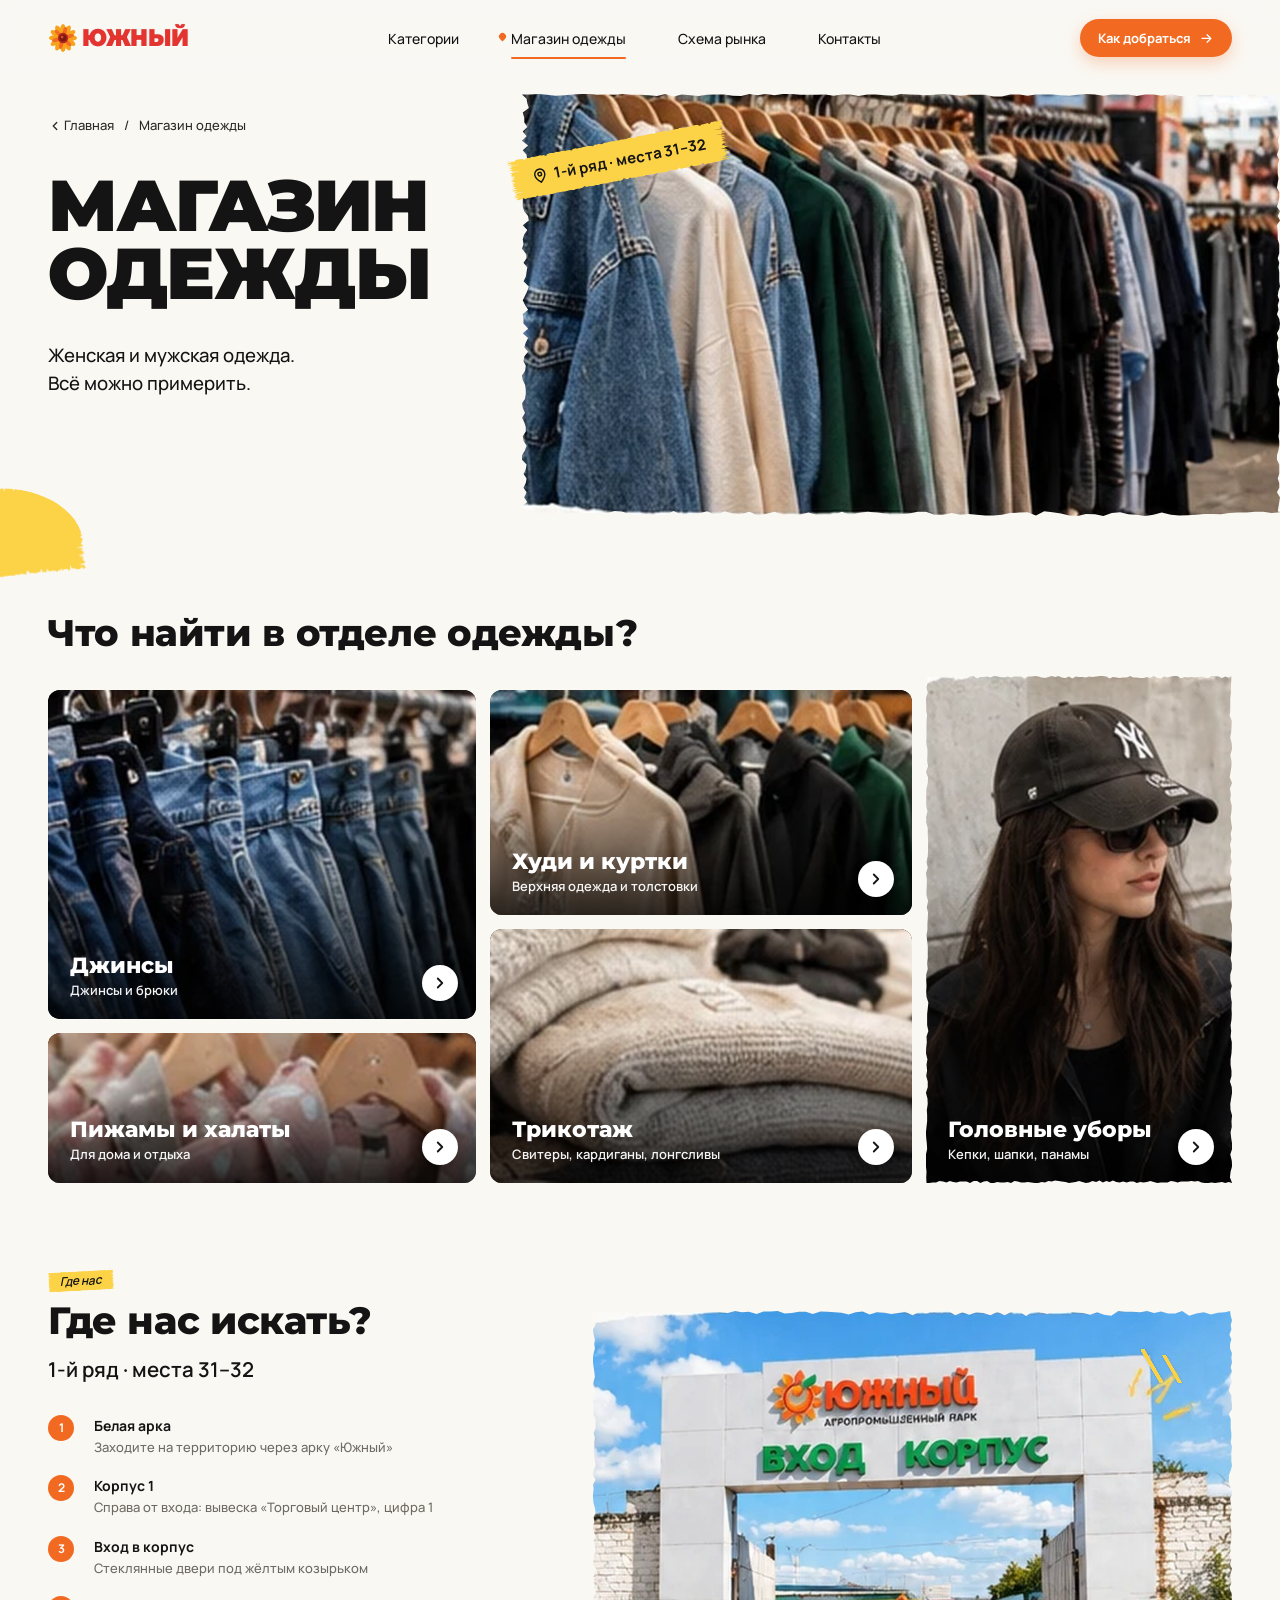
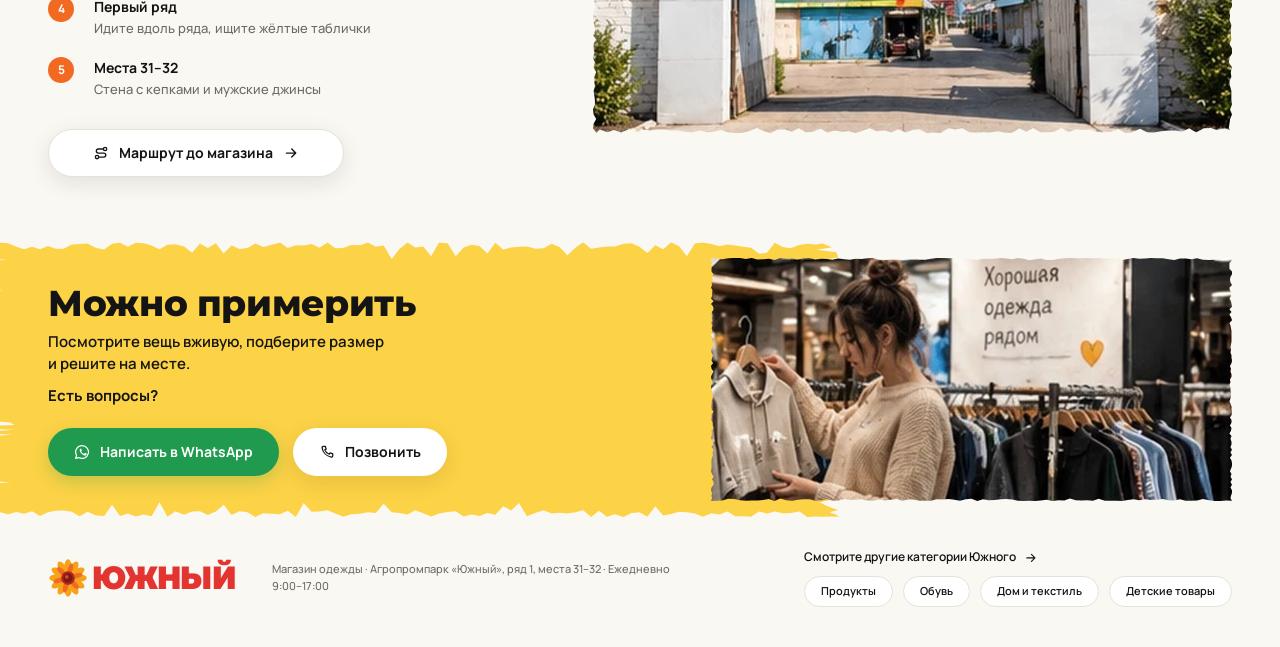
==== index.html @ 31d1e52a "Вёрстка страницы «Магазин одежды» рынка Южный по макету Адаптивная страница (десктоп + мобильная вер" ====
<!doctype html>
<html lang="ru">
<head>
  <meta charset="utf-8">
  <meta name="viewport" content="width=device-width, initial-scale=1">
  <title>Магазин одежды — Южный</title>
  <meta name="description" content="Магазин одежды на рынке «Южный»: женская и мужская одежда, всё можно примерить. 1-й ряд, места 31–32.">
  <link rel="preconnect" href="https://fonts.googleapis.com">
  <link rel="preconnect" href="https://fonts.gstatic.com" crossorigin>
  <link href="https://fonts.googleapis.com/css2?family=Caveat:wght@500;700&family=Manrope:wght@400;500;600;700;800&family=Montserrat:wght@700;800;900&display=swap" rel="stylesheet">
  <link rel="stylesheet" href="assets/css/masks.css">
  <link rel="stylesheet" href="assets/css/style.css">
</head>
<body>

  <svg width="0" height="0" style="position:absolute" aria-hidden="true">
    <defs>
      <symbol id="sun" viewBox="0 0 64 64">
        <g transform="translate(32 32)">
          <g fill="#F7A21B">
            <ellipse rx="6" ry="13" transform="rotate(0) translate(0 -17)"/>
            <ellipse rx="6" ry="13" transform="rotate(30) translate(0 -17)"/>
            <ellipse rx="6" ry="13" transform="rotate(60) translate(0 -17)"/>
            <ellipse rx="6" ry="13" transform="rotate(90) translate(0 -17)"/>
            <ellipse rx="6" ry="13" transform="rotate(120) translate(0 -17)"/>
            <ellipse rx="6" ry="13" transform="rotate(150) translate(0 -17)"/>
            <ellipse rx="6" ry="13" transform="rotate(180) translate(0 -17)"/>
            <ellipse rx="6" ry="13" transform="rotate(210) translate(0 -17)"/>
            <ellipse rx="6" ry="13" transform="rotate(240) translate(0 -17)"/>
            <ellipse rx="6" ry="13" transform="rotate(270) translate(0 -17)"/>
            <ellipse rx="6" ry="13" transform="rotate(300) translate(0 -17)"/>
            <ellipse rx="6" ry="13" transform="rotate(330) translate(0 -17)"/>
          </g>
          <g fill="#F26A21">
            <ellipse rx="4" ry="9" transform="rotate(15) translate(0 -15)"/>
            <ellipse rx="4" ry="9" transform="rotate(75) translate(0 -15)"/>
            <ellipse rx="4" ry="9" transform="rotate(135) translate(0 -15)"/>
            <ellipse rx="4" ry="9" transform="rotate(195) translate(0 -15)"/>
            <ellipse rx="4" ry="9" transform="rotate(255) translate(0 -15)"/>
            <ellipse rx="4" ry="9" transform="rotate(315) translate(0 -15)"/>
          </g>
          <circle r="11" fill="#B3261E"/>
          <circle r="7.5" fill="#7A1A12"/>
          <circle r="3" cx="-2" cy="-2" fill="#D94A2B"/>
        </g>
      </symbol>
      <symbol id="i-arrow" viewBox="0 0 24 24"><path d="M5 12h14M13 6l6 6-6 6" fill="none" stroke="currentColor" stroke-width="2" stroke-linecap="round" stroke-linejoin="round"/></symbol>
      <symbol id="i-chev" viewBox="0 0 24 24"><path d="M9 6l6 6-6 6" fill="none" stroke="currentColor" stroke-width="2.4" stroke-linecap="round" stroke-linejoin="round"/></symbol>
      <symbol id="i-chev-l" viewBox="0 0 24 24"><path d="M15 6l-6 6 6 6" fill="none" stroke="currentColor" stroke-width="2.2" stroke-linecap="round" stroke-linejoin="round"/></symbol>
      <symbol id="i-pin" viewBox="0 0 24 24"><path d="M12 21s-7-6.2-7-11.5A7 7 0 0 1 19 9.5C19 14.8 12 21 12 21z" fill="none" stroke="currentColor" stroke-width="2" stroke-linejoin="round"/><circle cx="12" cy="9.5" r="2.5" fill="none" stroke="currentColor" stroke-width="2"/></symbol>
      <symbol id="i-pin-fill" viewBox="0 0 24 24"><path d="M12 22s-7.5-6.5-7.5-12.3a7.5 7.5 0 0 1 15 0C19.5 15.5 12 22 12 22z" fill="currentColor"/><circle cx="12" cy="9.7" r="2.8" fill="#fff"/></symbol>
      <symbol id="i-clock" viewBox="0 0 24 24"><circle cx="12" cy="12" r="9" fill="none" stroke="currentColor" stroke-width="2"/><path d="M12 7v5l3 2" fill="none" stroke="currentColor" stroke-width="2" stroke-linecap="round"/></symbol>
      <symbol id="i-route" viewBox="0 0 24 24"><circle cx="6" cy="18" r="2.5" fill="none" stroke="currentColor" stroke-width="2"/><circle cx="18" cy="6" r="2.5" fill="none" stroke="currentColor" stroke-width="2"/><path d="M8.5 18H16a3 3 0 0 0 0-6H8a3 3 0 0 1 0-6h7.5" fill="none" stroke="currentColor" stroke-width="2" stroke-linecap="round"/></symbol>
      <symbol id="i-nav" viewBox="0 0 24 24"><circle cx="12" cy="12" r="9.5" fill="none" stroke="currentColor" stroke-width="2"/><path d="M16.5 7.5l-3 9-2-4-4-2z" fill="none" stroke="currentColor" stroke-width="1.8" stroke-linejoin="round"/></symbol>
      <symbol id="i-phone" viewBox="0 0 24 24"><path d="M6.6 3.5h2.6l1.5 4-2 1.3a11 11 0 0 0 6.5 6.5l1.3-2 4 1.5v2.6a2 2 0 0 1-2.2 2A16.5 16.5 0 0 1 4.6 5.7a2 2 0 0 1 2-2.2z" fill="none" stroke="currentColor" stroke-width="1.9" stroke-linejoin="round"/></symbol>
      <symbol id="i-wa" viewBox="0 0 24 24"><path d="M12 2.5A9.5 9.5 0 0 0 3.8 16.8L2.5 21.5l4.8-1.3A9.5 9.5 0 1 0 12 2.5z" fill="none" stroke="currentColor" stroke-width="1.8" stroke-linejoin="round"/><path d="M8.7 7.6c.3-.6.6-.6 1-.6h.6c.2 0 .4.1.6.5l.8 1.9c.1.3 0 .6-.2.8l-.6.7c-.2.2-.2.4 0 .7a7.4 7.4 0 0 0 3.5 3c.3.1.5.1.7-.1l.8-1c.2-.3.5-.3.8-.2l1.8.9c.3.1.4.3.4.6 0 .5-.2 1.4-1 1.9-.8.5-1.9.6-3.7-.1a10.3 10.3 0 0 1-5-4.5c-.7-1.3-.8-2.4-.5-3.2z" fill="currentColor"/></symbol>
      <symbol id="i-heart" viewBox="0 0 24 24"><path d="M12 20s-7.5-4.6-7.5-10.2A4.3 4.3 0 0 1 12 7.2a4.3 4.3 0 0 1 7.5 2.6C19.5 15.4 12 20 12 20z" fill="none" stroke="currentColor" stroke-width="1.6" stroke-linejoin="round"/></symbol>
      <symbol id="i-menu" viewBox="0 0 24 24"><path d="M4 7h16M4 12h16M4 17h16" stroke="currentColor" stroke-width="2" stroke-linecap="round"/></symbol>
      <symbol id="i-close" viewBox="0 0 24 24"><path d="M6 6l12 12M18 6L6 18" stroke="currentColor" stroke-width="2" stroke-linecap="round"/></symbol>
    </defs>
  </svg>

  <!-- ===== Шапка ===== -->
  <header class="header">
    <div class="container header__inner">
      <a class="logo" href="#" aria-label="Южный — на главную">
        <svg class="logo__sun"><use href="#sun"/></svg><span class="logo__text">ЮЖНЫЙ</span>
      </a>
      <nav class="nav" aria-label="Основное меню">
        <a href="#categories">Категории</a>
        <a href="#" class="is-active" aria-current="page">Магазин одежды</a>
        <a href="#where">Схема рынка</a>
        <a href="#contacts">Контакты</a>
      </nav>
      <a class="btn btn--orange btn--sm header__cta" href="#where">Как добраться <svg class="ic"><use href="#i-arrow"/></svg></a>
      <button class="burger" type="button" aria-label="Открыть меню" aria-controls="menu" aria-expanded="false" data-menu-open>
        <svg><use href="#i-menu"/></svg>
      </button>
    </div>
  </header>

  <!-- ===== Мобильное меню ===== -->
  <div class="menu" id="menu" hidden>
    <div class="menu__top">
      <a class="logo logo--lg" href="#"><svg class="logo__sun"><use href="#sun"/></svg><span class="logo__text">ЮЖНЫЙ</span></a>
      <button class="menu__close" type="button" aria-label="Закрыть меню" data-menu-close><svg><use href="#i-close"/></svg></button>
    </div>
    <nav class="menu__list">
      <a href="#categories" data-menu-close>Категории <svg><use href="#i-chev"/></svg></a>
      <a href="#" class="is-active" data-menu-close>Магазин одежды <svg><use href="#i-chev"/></svg></a>
      <a href="#where" data-menu-close>Схема рынка <svg><use href="#i-chev"/></svg></a>
      <a href="#contacts" data-menu-close>Контакты <svg><use href="#i-chev"/></svg></a>
    </nav>
    <a class="menu__route brush-pill" href="#where" data-menu-close><svg class="ic"><use href="#i-route"/></svg> Как добраться <svg class="ic"><use href="#i-arrow"/></svg></a>
    <div class="menu__photo">
      <img class="torn torn--a" src="assets/img/jacket.jpg" alt="Джинсовая куртка на вешалке">
      <div class="menu__note">Стиль<br>доступен<br>каждому <svg><use href="#i-heart"/></svg></div>
    </div>
  </div>

  <main>
    <!-- ===== Первый экран ===== -->
    <section class="hero">
      <div class="container hero__inner">
        <div class="hero__text">
          <nav class="crumbs" aria-label="Хлебные крошки">
            <a href="#"><svg><use href="#i-chev-l"/></svg>Главная</a><span>/</span><span>Магазин одежды</span>
          </nav>
          <h1 class="hero__title">Магазин<br>одежды</h1>
          <p class="hero__lead">Женская и мужская одежда.<br>Всё можно примерить.</p>
        </div>
        <div class="hero__media">
          <img class="torn torn--b" src="assets/img/hero.jpg" alt="Вешалки с джинсовыми куртками и худи в магазине">
          <span class="tag tag--hero"><svg class="ic"><use href="#i-pin"/></svg>1-й ряд · места 31–32</span>
        </div>
        <span class="splash splash--hero" aria-hidden="true"></span>
      </div>
    </section>

    <!-- ===== Категории ===== -->
    <section class="section cats" id="categories">
      <div class="container">
        <h2 class="h2">Что найти <br class="br-m">в отделе одежды?</h2>
        <div class="cats__grid">
          <a class="card card--jeans" href="#">
            <img src="assets/img/jeans.jpg" alt="">
            <span class="card__body"><b>Джинсы</b><small>Джинсы и брюки</small></span>
            <span class="card__go"><svg><use href="#i-chev"/></svg></span>
          </a>
          <a class="card card--hoodies" href="#">
            <img src="assets/img/hoodies.jpg" alt="">
            <span class="card__body"><b>Худи и куртки</b><small>Верхняя одежда и толстовки</small></span>
            <span class="card__go"><svg><use href="#i-chev"/></svg></span>
          </a>
          <a class="card card--cap" href="#">
            <img src="assets/img/cap.jpg" alt="">
            <span class="card__body"><b>Головные уборы</b><small>Кепки, шапки, панамы</small></span>
            <span class="card__go"><svg><use href="#i-chev"/></svg></span>
          </a>
          <a class="card card--pajamas" href="#">
            <img src="assets/img/pajamas.jpg" alt="">
            <span class="card__body"><b>Пижамы и халаты</b><small>Для дома и отдыха</small></span>
            <span class="card__go"><svg><use href="#i-chev"/></svg></span>
          </a>
          <a class="card card--knit" href="#">
            <img src="assets/img/knit.jpg" alt="">
            <span class="card__body"><b>Трикотаж</b><small>Свитеры, кардиганы, лонгсливы</small></span>
            <span class="card__go"><svg><use href="#i-chev"/></svg></span>
          </a>
        </div>
      </div>
    </section>

    <!-- ===== Где нас искать ===== -->
    <section class="section where" id="where">
      <div class="container where__inner">
        <div class="where__text">
          <span class="kicker">Где нас</span>
          <h2 class="h2 where__title">Где нас искать?</h2>
          <p class="where__place"><span class="where__pin"><svg><use href="#i-pin-fill"/></svg></span>1-й ряд · места 31–32</p>
          <ol class="steps">
            <li><b>Белая арка</b><span>Заходите на территорию через арку «Южный»</span></li>
            <li><b>Корпус 1</b><span>Справа от входа: вывеска «Торговый центр», цифра 1</span></li>
            <li><b>Вход в корпус</b><span>Стеклянные двери под жёлтым козырьком</span></li>
            <li><b>Первый ряд</b><span>Идите вдоль ряда, ищите жёлтые таблички</span></li>
            <li><b>Места 31–32</b><span>Стена с кепками и мужские джинсы</span></li>
          </ol>
          <a class="btn btn--ghost" href="https://yandex.ru/maps/?text=%D0%90%D1%85%D0%BC%D0%B5%D1%82%D1%88%D0%B8%D0%BD%D0%B0%2C%20115" target="_blank" rel="noopener"><svg class="ic"><use href="#i-route"/></svg> Маршрут до магазина <svg class="ic"><use href="#i-arrow"/></svg></a>
        </div>
        <div class="where__media">
          <img class="torn torn--c" src="assets/img/arch.jpg" alt="Белая арка «Южный» — вход на территорию рынка">
          <span class="doodle" aria-hidden="true"></span>
        </div>
      </div>
    </section>

    <!-- ===== Вы уже рядом (мобильная версия) ===== -->
    <section class="near" id="contacts">
      <div class="near__card brush brush--2">
        <h2 class="near__title">Вы уже<br>рядом.</h2>
        <p>Вход через большую арку. Удобная парковка. Остановка рядом.</p>
        <ul class="near__info">
          <li><svg><use href="#i-pin"/></svg>Ахметшина, 115</li>
          <li><svg><use href="#i-clock"/></svg>Ежедневно 9:00–17:00</li>
        </ul>
        <a class="btn btn--orange btn--block" href="https://yandex.ru/maps/?text=%D0%90%D1%85%D0%BC%D0%B5%D1%82%D1%88%D0%B8%D0%BD%D0%B0%2C%20115" target="_blank" rel="noopener"><svg class="ic"><use href="#i-nav"/></svg> Построить маршрут <svg class="ic"><use href="#i-arrow"/></svg></a>
      </div>
      <div class="near__more">
        <a class="more-link" href="#">Смотрите другие<br>категории Южного <svg class="ic"><use href="#i-arrow"/></svg></a>
        <div class="chips">
          <a href="#">Продукты</a><a href="#">Обувь</a><a href="#">Дом и текстиль</a><a href="#">Детские товары</a>
        </div>
      </div>
    </section>

    <!-- ===== Можно примерить ===== -->
    <section class="try">
      <div class="try__band brush brush--1" aria-hidden="true"></div>
      <div class="container try__inner">
        <div class="try__media-m">
          <img class="torn torn--d" src="assets/img/tryon-portrait.jpg" alt="Девушка примеряет худи в магазине">
        </div>
        <div class="try__text">
          <h2 class="h2 try__title">Можно примерить</h2>
          <p>Посмотрите вещь вживую, подберите размер <br class="br-d">и решите на месте.</p>
          <p class="try__q">Есть вопросы?</p>
          <div class="try__btns">
            <a class="btn btn--green" href="https://wa.me/70000000000" target="_blank" rel="noopener"><svg class="ic"><use href="#i-wa"/></svg> Написать в WhatsApp</a>
            <a class="btn btn--white" href="tel:+70000000000"><svg class="ic"><use href="#i-phone"/></svg> Позвонить</a>
          </div>
        </div>
        <div class="try__media">
          <img class="torn torn--a" src="assets/img/tryon.jpg" alt="Девушка выбирает худи в магазине">
        </div>
      </div>
    </section>

    <!-- ===== Другие магазины (мобильная версия) ===== -->
    <section class="others">
      <img class="others__top torn torn--c" src="assets/img/tag.jpg" alt="Бирка с логотипом Южного на свитере">
      <div class="others__body">
        <h2 class="h2 others__title">Другие<br>магазины<br>Южного</h2>
        <p>Выбирайте из сотен<br>товаров и категорий.</p>
        <div class="others__grid">
          <a class="mini" href="#"><img src="assets/img/cat-food.jpg" alt=""><span>Продукты <svg><use href="#i-arrow"/></svg></span></a>
          <a class="mini" href="#"><img src="assets/img/cat-shoes.jpg" alt=""><span>Обувь <svg><use href="#i-arrow"/></svg></span></a>
          <a class="mini" href="#"><img src="assets/img/cat-home.jpg" alt=""><span>Дом и текстиль <svg><use href="#i-arrow"/></svg></span></a>
          <a class="mini" href="#"><img src="assets/img/cat-toys.jpg" alt=""><span>Детские товары <svg><use href="#i-arrow"/></svg></span></a>
        </div>
      </div>
    </section>
  </main>

  <!-- ===== Подвал ===== -->
  <footer class="footer">
    <div class="container footer__inner">
      <a class="logo logo--lg" href="#"><svg class="logo__sun"><use href="#sun"/></svg><span class="logo__text">ЮЖНЫЙ</span></a>
      <p class="footer__info">Магазин одежды · Агропромпарк «Южный», ряд 1, места 31–32 · Ежедневно 9:00–17:00</p>
      <p class="footer__slogan">Больше, чем просто рынок.</p>
      <div class="footer__more">
        <a class="more-link" href="#">Смотрите другие категории Южного <svg class="ic"><use href="#i-arrow"/></svg></a>
        <div class="chips chips--sm">
          <a href="#">Продукты</a><a href="#">Обувь</a><a href="#">Дом и текстиль</a><a href="#">Детские товары</a>
        </div>
      </div>
    </div>
  </footer>

  <script src="assets/js/main.js"></script>
</body>
</html>
---- assets/css/masks.css ----
/* Сгенерировано: рваные края фото и мазки кистью (маски) */
:root{
  --torn-a: url("data:image/svg+xml,%3Csvg xmlns='http://www.w3.org/2000/svg' viewBox='0 0 1000 1000' preserveAspectRatio='none'%3E%3Cpath fill='%23000' d='M0 1 L11 2 L22 5 L33 1 L44 0 L56 0 L67 4 L78 0 L89 6 L100 5 L111 3 L122 8 L133 0 L144 3 L156 2 L167 6 L178 1 L189 0 L200 6 L211 3 L222 4 L233 7 L244 2 L256 5 L267 7 L278 3 L289 4 L300 1 L311 0 L322 7 L333 8 L344 6 L356 5 L367 8 L378 4 L389 1 L400 6 L411 7 L422 3 L433 0 L444 0 L456 1 L467 0 L478 4 L489 1 L500 5 L511 7 L522 3 L533 3 L544 3 L556 0 L567 2 L578 5 L589 0 L600 3 L611 9 L622 5 L633 2 L644 8 L656 8 L667 4 L678 1 L689 0 L700 1 L711 1 L722 0 L733 1 L744 0 L756 2 L767 2 L778 1 L789 8 L800 4 L811 0 L822 3 L833 2 L844 0 L856 1 L867 1 L878 5 L889 8 L900 2 L911 2 L922 5 L933 1 L944 7 L956 8 L967 7 L978 2 L989 1 L1000 0 L999 11 L995 22 L995 33 L995 44 L1000 56 L1000 67 L997 78 L996 89 L997 100 L1000 111 L995 122 L996 133 L999 144 L998 156 L995 167 L998 178 L999 189 L1000 200 L995 211 L999 222 L995 233 L998 244 L1000 256 L995 267 L997 278 L998 289 L999 300 L999 311 L999 322 L999 333 L999 344 L998 356 L997 367 L998 378 L997 389 L999 400 L999 411 L1000 422 L999 433 L996 444 L998 456 L997 467 L999 478 L999 489 L996 500 L997 511 L995 522 L997 533 L997 544 L998 556 L998 567 L997 578 L995 589 L997 600 L999 611 L999 622 L1000 633 L1000 644 L996 656 L999 667 L999 678 L996 689 L999 700 L998 711 L995 722 L999 733 L997 744 L999 756 L999 767 L997 778 L1000 789 L997 800 L1000 811 L996 822 L999 833 L1000 844 L1000 856 L998 867 L996 878 L999 889 L997 900 L1000 911 L997 922 L1000 933 L997 944 L1000 956 L1000 967 L998 978 L997 989 L1000 999 L989 998 L978 1000 L967 1000 L956 997 L944 992 L933 998 L922 999 L911 999 L900 993 L889 998 L878 997 L867 992 L856 995 L844 996 L833 993 L822 997 L811 993 L800 996 L789 1000 L778 999 L767 999 L756 999 L744 991 L733 999 L722 997 L711 998 L700 997 L689 990 L678 998 L667 997 L656 1000 L644 995 L633 998 L622 1000 L611 999 L600 1000 L589 999 L578 994 L567 992 L556 993 L544 996 L533 997 L522 993 L511 1000 L500 991 L489 993 L478 999 L467 995 L456 992 L444 994 L433 993 L422 999 L411 999 L400 999 L389 994 L378 994 L367 999 L356 992 L344 995 L333 998 L322 993 L311 999 L300 998 L289 993 L278 995 L267 995 L256 992 L244 998 L233 999 L222 993 L211 998 L200 999 L189 993 L178 993 L167 995 L156 999 L144 997 L133 990 L122 1000 L111 992 L100 996 L89 998 L78 998 L67 999 L56 997 L44 992 L33 991 L22 998 L11 999 L0 1000 L2 989 L1 978 L2 967 L0 956 L1 944 L5 933 L5 922 L2 911 L5 900 L2 889 L0 878 L1 867 L1 856 L1 844 L1 833 L2 822 L4 811 L3 800 L5 789 L1 778 L4 767 L4 756 L0 744 L1 733 L2 722 L1 711 L5 700 L3 689 L3 678 L0 667 L1 656 L1 644 L5 633 L1 622 L0 611 L1 600 L1 589 L3 578 L4 567 L2 556 L2 544 L0 533 L1 522 L3 511 L1 500 L0 489 L2 478 L5 467 L1 456 L0 444 L4 433 L1 422 L2 411 L4 400 L1 389 L0 378 L3 367 L5 356 L3 344 L2 333 L0 322 L1 311 L3 300 L1 289 L3 278 L0 267 L3 256 L1 244 L1 233 L2 222 L5 211 L4 200 L0 189 L5 178 L0 167 L2 156 L2 144 L3 133 L0 122 L2 111 L1 100 L4 89 L1 78 L5 67 L1 56 L1 44 L1 33 L1 22 L1 11Z'/%3E%3C/svg%3E");
  --torn-b: url("data:image/svg+xml,%3Csvg xmlns='http://www.w3.org/2000/svg' viewBox='0 0 1000 1000' preserveAspectRatio='none'%3E%3Cpath fill='%23000' d='M0 1 L11 1 L22 0 L33 2 L44 4 L56 3 L67 1 L78 0 L89 0 L100 2 L111 1 L122 2 L133 0 L144 2 L156 2 L167 3 L178 5 L189 0 L200 6 L211 1 L222 3 L233 5 L244 2 L256 1 L267 1 L278 4 L289 5 L300 0 L311 3 L322 0 L333 3 L344 0 L356 0 L367 2 L378 2 L389 2 L400 1 L411 4 L422 1 L433 1 L444 5 L456 1 L467 1 L478 3 L489 4 L500 0 L511 1 L522 2 L533 3 L544 2 L556 0 L567 2 L578 4 L589 2 L600 2 L611 2 L622 6 L633 6 L644 1 L656 1 L667 4 L678 1 L689 1 L700 1 L711 3 L722 4 L733 2 L744 0 L756 1 L767 4 L778 1 L789 2 L800 1 L811 5 L822 1 L833 1 L844 4 L856 0 L867 5 L878 6 L889 1 L900 3 L911 2 L922 5 L933 4 L944 5 L956 2 L967 2 L978 5 L989 2 L997 0 L996 11 L997 22 L999 33 L998 44 L997 56 L1000 67 L999 78 L1000 89 L999 100 L997 111 L999 122 L998 133 L996 144 L999 156 L997 167 L997 178 L997 189 L998 200 L997 211 L996 222 L999 233 L999 244 L998 256 L996 267 L1000 278 L997 289 L1000 300 L996 311 L997 322 L997 333 L997 344 L999 356 L999 367 L999 378 L997 389 L999 400 L998 411 L999 422 L999 433 L999 444 L1000 456 L998 467 L997 478 L999 489 L997 500 L998 511 L996 522 L999 533 L1000 544 L999 556 L996 567 L998 578 L996 589 L996 600 L997 611 L998 622 L997 633 L999 644 L999 656 L997 667 L996 678 L996 689 L999 700 L997 711 L999 722 L1000 733 L999 744 L999 756 L999 767 L999 778 L999 789 L999 800 L998 811 L999 822 L999 833 L998 844 L996 856 L996 867 L999 878 L999 889 L999 900 L997 911 L999 922 L999 933 L996 944 L1000 956 L999 967 L998 978 L997 989 L1000 991 L989 993 L978 990 L967 990 L956 992 L944 992 L933 993 L922 996 L911 995 L900 995 L889 997 L878 998 L867 999 L856 997 L844 992 L833 997 L822 1000 L811 997 L800 996 L789 991 L778 993 L767 1000 L756 996 L744 995 L733 1000 L722 999 L711 994 L700 991 L689 989 L678 999 L667 991 L656 992 L644 993 L633 997 L622 999 L611 999 L600 997 L589 995 L578 997 L567 993 L556 997 L544 997 L533 990 L522 990 L511 994 L500 996 L489 999 L478 994 L467 992 L456 990 L444 993 L433 998 L422 990 L411 999 L400 997 L389 998 L378 992 L367 997 L356 996 L344 997 L333 990 L322 995 L311 999 L300 990 L289 995 L278 994 L267 989 L256 998 L244 989 L233 994 L222 994 L211 998 L200 988 L189 998 L178 998 L167 996 L156 996 L144 998 L133 990 L122 988 L111 994 L100 991 L89 994 L78 992 L67 994 L56 995 L44 997 L33 999 L22 994 L11 989 L5 1000 L6 989 L0 978 L7 967 L3 956 L6 944 L2 933 L5 922 L6 911 L2 900 L5 889 L6 878 L0 867 L0 856 L4 844 L6 833 L2 822 L1 811 L5 800 L5 789 L3 778 L0 767 L4 756 L1 744 L0 733 L4 722 L5 711 L5 700 L4 689 L1 678 L0 667 L4 656 L5 644 L2 633 L3 622 L8 611 L3 600 L5 589 L8 578 L1 567 L8 556 L2 544 L2 533 L1 522 L8 511 L4 500 L1 489 L4 478 L7 467 L9 456 L2 444 L5 433 L6 422 L7 411 L2 400 L6 389 L5 378 L0 367 L2 356 L1 344 L3 333 L7 322 L1 311 L9 300 L8 289 L3 278 L1 267 L1 256 L1 244 L9 233 L8 222 L2 211 L6 200 L7 189 L6 178 L0 167 L7 156 L6 144 L1 133 L8 122 L0 111 L6 100 L1 89 L7 78 L3 67 L3 56 L1 44 L9 33 L7 22 L6 11Z'/%3E%3C/svg%3E");
  --torn-c: url("data:image/svg+xml,%3Csvg xmlns='http://www.w3.org/2000/svg' viewBox='0 0 1000 1000' preserveAspectRatio='none'%3E%3Cpath fill='%23000' d='M0 6 L11 2 L22 0 L33 3 L44 7 L56 0 L67 8 L78 3 L89 1 L100 6 L111 7 L122 5 L133 1 L144 8 L156 2 L167 1 L178 3 L189 2 L200 3 L211 5 L222 0 L233 3 L244 2 L256 7 L267 1 L278 1 L289 0 L300 6 L311 5 L322 2 L333 2 L344 7 L356 1 L367 2 L378 3 L389 4 L400 8 L411 3 L422 1 L433 8 L444 3 L456 4 L467 7 L478 5 L489 2 L500 10 L511 2 L522 5 L533 1 L544 1 L556 0 L567 10 L578 3 L589 9 L600 3 L611 5 L622 10 L633 2 L644 10 L656 1 L667 2 L678 12 L689 0 L700 3 L711 7 L722 1 L733 2 L744 1 L756 3 L767 5 L778 9 L789 3 L800 9 L811 11 L822 0 L833 2 L844 2 L856 3 L867 0 L878 5 L889 1 L900 6 L911 6 L922 0 L933 11 L944 6 L956 3 L967 8 L978 4 L989 3 L997 0 L998 11 L1000 22 L998 33 L999 44 L996 56 L999 67 L997 78 L997 89 L1000 100 L999 111 L1000 122 L998 133 L1000 144 L998 156 L1000 167 L997 178 L995 189 L999 200 L999 211 L1000 222 L1000 233 L995 244 L998 256 L998 267 L998 278 L999 289 L999 300 L998 311 L1000 322 L999 333 L999 344 L999 356 L1000 367 L998 378 L995 389 L995 400 L996 411 L999 422 L1000 433 L997 444 L998 456 L999 467 L999 478 L997 489 L999 500 L998 511 L999 522 L999 533 L999 544 L997 556 L998 567 L996 578 L999 589 L997 600 L1000 611 L998 622 L998 633 L999 644 L996 656 L999 667 L1000 678 L1000 689 L1000 700 L996 711 L997 722 L996 733 L999 744 L998 756 L998 767 L999 778 L996 789 L1000 800 L1000 811 L996 822 L995 833 L1000 844 L998 856 L999 867 L996 878 L997 889 L999 900 L999 911 L999 922 L1000 933 L997 944 L1000 956 L997 967 L996 978 L995 989 L1000 998 L989 990 L978 994 L967 988 L956 989 L944 999 L933 989 L922 997 L911 994 L900 994 L889 996 L878 999 L867 998 L856 990 L844 998 L833 1000 L822 991 L811 997 L800 999 L789 998 L778 992 L767 993 L756 991 L744 998 L733 988 L722 997 L711 998 L700 998 L689 988 L678 997 L667 989 L656 1000 L644 999 L633 996 L622 999 L611 998 L600 999 L589 998 L578 989 L567 992 L556 989 L544 1000 L533 999 L522 1000 L511 991 L500 993 L489 999 L478 991 L467 999 L456 994 L444 996 L433 989 L422 994 L411 1000 L400 996 L389 997 L378 994 L367 999 L356 990 L344 997 L333 998 L322 989 L311 997 L300 992 L289 992 L278 1000 L267 995 L256 988 L244 996 L233 1000 L222 1000 L211 998 L200 993 L189 997 L178 998 L167 994 L156 998 L144 997 L133 994 L122 994 L111 992 L100 992 L89 994 L78 992 L67 999 L56 991 L44 999 L33 993 L22 998 L11 992 L5 1000 L0 989 L1 978 L5 967 L1 956 L0 944 L3 933 L3 922 L2 911 L1 900 L3 889 L2 878 L2 867 L5 856 L1 844 L3 833 L0 822 L2 811 L1 800 L1 789 L4 778 L0 767 L4 756 L2 744 L0 733 L0 722 L1 711 L4 700 L1 689 L1 678 L5 667 L2 656 L2 644 L0 633 L3 622 L5 611 L0 600 L1 589 L2 578 L4 567 L3 556 L1 544 L4 533 L1 522 L0 511 L2 500 L1 489 L4 478 L3 467 L1 456 L0 444 L0 433 L1 422 L0 411 L4 400 L0 389 L1 378 L4 367 L3 356 L2 344 L1 333 L2 322 L2 311 L3 300 L1 289 L4 278 L4 267 L4 256 L0 244 L1 233 L0 222 L0 211 L0 200 L4 189 L0 178 L1 167 L3 156 L2 144 L1 133 L0 122 L0 111 L1 100 L3 89 L2 78 L3 67 L1 56 L0 44 L4 33 L3 22 L5 11Z'/%3E%3C/svg%3E");
  --torn-d: url("data:image/svg+xml,%3Csvg xmlns='http://www.w3.org/2000/svg' viewBox='0 0 1000 1000' preserveAspectRatio='none'%3E%3Cpath fill='%23000' d='M0 3 L11 1 L22 4 L33 1 L44 3 L56 1 L67 1 L78 4 L89 2 L100 3 L111 3 L122 1 L133 5 L144 1 L156 0 L167 5 L178 2 L189 2 L200 1 L211 3 L222 0 L233 1 L244 2 L256 3 L267 1 L278 3 L289 1 L300 1 L311 1 L322 5 L333 1 L344 1 L356 0 L367 1 L378 3 L389 4 L400 2 L411 0 L422 2 L433 0 L444 3 L456 4 L467 1 L478 5 L489 1 L500 2 L511 2 L522 3 L533 1 L544 2 L556 1 L567 0 L578 0 L589 1 L600 5 L611 2 L622 3 L633 4 L644 3 L656 3 L667 0 L678 3 L689 3 L700 4 L711 4 L722 2 L733 4 L744 0 L756 4 L767 5 L778 1 L789 3 L800 1 L811 0 L822 0 L833 5 L844 2 L856 3 L867 2 L878 3 L889 2 L900 1 L911 3 L922 4 L933 0 L944 0 L956 1 L967 4 L978 1 L989 3 L998 0 L997 11 L996 22 L996 33 L994 44 L994 56 L994 67 L992 78 L999 89 L998 100 L997 111 L994 122 L999 133 L1000 144 L994 156 L998 167 L998 178 L995 189 L992 200 L1000 211 L993 222 L996 233 L994 244 L999 256 L998 267 L995 278 L997 289 L1000 300 L995 311 L998 322 L993 333 L997 344 L995 356 L999 367 L994 378 L994 389 L999 400 L993 411 L996 422 L998 433 L999 444 L999 456 L995 467 L994 478 L999 489 L1000 500 L998 511 L999 522 L999 533 L998 544 L995 556 L999 567 L999 578 L994 589 L994 600 L999 611 L995 622 L996 633 L999 644 L998 656 L999 667 L998 678 L995 689 L997 700 L995 711 L999 722 L999 733 L998 744 L995 756 L995 767 L998 778 L998 789 L993 800 L999 811 L1000 822 L997 833 L994 844 L995 856 L1000 867 L998 878 L999 889 L995 900 L997 911 L1000 922 L1000 933 L994 944 L999 956 L1000 967 L995 978 L993 989 L1000 1000 L989 998 L978 1000 L967 998 L956 999 L944 1000 L933 999 L922 1000 L911 1000 L900 999 L889 996 L878 997 L867 996 L856 997 L844 997 L833 997 L822 999 L811 997 L800 996 L789 999 L778 999 L767 999 L756 1000 L744 998 L733 996 L722 998 L711 999 L700 998 L689 1000 L678 997 L667 997 L656 999 L644 997 L633 999 L622 998 L611 995 L600 998 L589 996 L578 999 L567 995 L556 998 L544 996 L533 999 L522 1000 L511 998 L500 996 L489 998 L478 999 L467 1000 L456 998 L444 997 L433 996 L422 995 L411 997 L400 996 L389 999 L378 998 L367 1000 L356 1000 L344 999 L333 998 L322 999 L311 999 L300 997 L289 996 L278 1000 L267 998 L256 999 L244 999 L233 998 L222 1000 L211 1000 L200 996 L189 997 L178 1000 L167 996 L156 996 L144 1000 L133 997 L122 997 L111 997 L100 999 L89 998 L78 996 L67 999 L56 997 L44 996 L33 999 L22 999 L11 1000 L2 1000 L1 989 L2 978 L0 967 L0 956 L0 944 L4 933 L3 922 L1 911 L0 900 L2 889 L4 878 L4 867 L3 856 L6 844 L5 833 L0 822 L6 811 L6 800 L1 789 L4 778 L2 767 L5 756 L0 744 L1 733 L3 722 L2 711 L8 700 L4 689 L4 678 L4 667 L6 656 L8 644 L2 633 L1 622 L2 611 L1 600 L1 589 L6 578 L4 567 L6 556 L6 544 L6 533 L4 522 L2 511 L5 500 L5 489 L6 478 L7 467 L3 456 L7 444 L2 433 L2 422 L3 411 L3 400 L0 389 L6 378 L2 367 L6 356 L7 344 L7 333 L7 322 L6 311 L6 300 L1 289 L1 278 L5 267 L1 256 L1 244 L1 233 L2 222 L6 211 L7 200 L0 189 L7 178 L4 167 L5 156 L5 144 L1 133 L2 122 L2 111 L2 100 L2 89 L4 78 L1 67 L1 56 L0 44 L6 33 L2 22 L7 11Z'/%3E%3C/svg%3E");
  --brush-1: url("data:image/svg+xml,%3Csvg xmlns='http://www.w3.org/2000/svg' viewBox='0 0 1000 1000' preserveAspectRatio='none'%3E%3Cpath fill='%23000' d='M0 12 L9 1 L18 25 L27 3 L36 23 L45 1 L55 3 L64 16 L73 25 L82 16 L91 25 L100 13 L109 23 L118 23 L127 8 L136 6 L145 4 L155 21 L164 26 L173 5 L182 2 L191 16 L200 2 L209 3 L218 12 L227 25 L236 9 L245 7 L255 15 L264 38 L273 4 L282 21 L291 3 L300 41 L309 12 L318 24 L327 21 L336 4 L345 17 L355 9 L364 1 L373 21 L382 11 L391 12 L400 6 L409 20 L418 1 L427 22 L436 21 L445 10 L455 11 L464 1 L473 16 L482 12 L491 61 L500 24 L509 1 L518 19 L527 15 L536 51 L545 0 L555 4 L564 51 L573 19 L582 9 L591 13 L600 41 L609 2 L618 26 L627 19 L636 16 L645 15 L655 23 L664 22 L673 5 L682 17 L691 47 L700 20 L709 0 L718 23 L727 19 L736 15 L745 15 L755 5 L764 3 L773 16 L782 39 L791 11 L800 25 L809 0 L818 14 L827 51 L836 4 L845 1 L855 6 L864 14 L873 8 L882 12 L891 16 L900 20 L909 42 L918 38 L927 2 L936 17 L945 22 L955 10 L964 5 L973 8 L982 4 L991 19 L975 0 L985 9 L992 18 L975 27 L997 36 L998 45 L999 55 L980 64 L981 73 L989 82 L987 91 L992 100 L977 109 L988 118 L991 127 L979 136 L999 145 L989 155 L985 164 L986 173 L990 182 L990 191 L983 200 L995 209 L978 218 L983 227 L993 236 L962 245 L979 255 L991 264 L977 273 L998 282 L957 291 L990 300 L999 309 L994 318 L994 327 L979 336 L999 345 L978 355 L986 364 L981 373 L996 382 L992 391 L983 400 L986 409 L985 418 L994 427 L995 436 L980 445 L985 455 L994 464 L977 473 L999 482 L994 491 L987 500 L986 509 L994 518 L987 527 L987 536 L997 545 L975 555 L992 564 L992 573 L974 582 L976 591 L998 600 L990 609 L978 618 L988 627 L984 636 L1000 645 L988 655 L979 664 L997 673 L977 682 L997 691 L997 700 L989 709 L989 718 L988 727 L994 736 L992 745 L989 755 L978 764 L982 773 L994 782 L990 791 L981 800 L994 809 L984 818 L982 827 L984 836 L986 845 L983 855 L982 864 L995 873 L991 882 L987 891 L993 900 L979 909 L991 918 L982 927 L990 936 L978 945 L984 955 L991 964 L999 973 L989 982 L997 991 L1000 998 L991 997 L982 998 L973 997 L964 999 L955 979 L945 984 L936 985 L927 979 L918 986 L909 979 L900 998 L891 996 L882 996 L873 979 L864 990 L855 985 L845 998 L836 986 L827 982 L818 980 L809 988 L800 993 L791 960 L782 998 L773 982 L764 984 L755 999 L745 989 L736 998 L727 976 L718 999 L709 974 L700 982 L691 986 L682 983 L673 986 L664 974 L655 983 L645 996 L636 948 L627 975 L618 960 L609 991 L600 984 L591 995 L582 990 L573 997 L564 978 L555 981 L545 986 L536 997 L527 985 L518 974 L509 990 L500 984 L491 982 L482 951 L473 984 L464 982 L455 987 L445 989 L436 998 L427 986 L418 974 L409 979 L400 980 L391 948 L382 999 L373 976 L364 989 L355 987 L345 985 L336 999 L327 982 L318 978 L309 992 L300 954 L291 979 L282 992 L273 978 L264 979 L255 991 L245 978 L236 998 L227 945 L218 996 L209 990 L200 997 L191 986 L182 995 L173 954 L164 995 L155 993 L145 980 L136 996 L127 980 L118 975 L109 976 L100 982 L91 995 L82 978 L73 987 L64 981 L55 989 L45 981 L36 998 L27 991 L18 996 L9 983 L14 1000 L6 991 L0 982 L25 973 L15 964 L16 955 L14 945 L20 936 L19 927 L16 918 L18 909 L12 900 L12 891 L1 882 L58 873 L15 864 L2 855 L2 845 L26 836 L13 827 L7 818 L9 809 L17 800 L23 791 L7 782 L18 773 L1 764 L21 755 L22 745 L8 736 L11 727 L0 718 L3 709 L59 700 L19 691 L62 682 L3 673 L62 664 L57 655 L11 645 L5 636 L11 627 L19 618 L15 609 L0 600 L2 591 L13 582 L5 573 L0 564 L19 555 L25 545 L13 536 L9 527 L21 518 L0 509 L24 500 L2 491 L23 482 L4 473 L10 464 L17 455 L24 445 L7 436 L22 427 L18 418 L21 409 L21 400 L7 391 L12 382 L40 373 L18 364 L15 355 L3 345 L17 336 L18 327 L9 318 L10 309 L19 300 L9 291 L4 282 L19 273 L19 264 L14 255 L7 245 L2 236 L7 227 L8 218 L16 209 L7 200 L5 191 L37 182 L48 173 L13 164 L14 155 L4 145 L48 136 L26 127 L11 118 L10 109 L24 100 L22 91 L11 82 L0 73 L53 64 L19 55 L44 45 L17 36 L13 27 L16 18 L13 9Z'/%3E%3C/svg%3E");
  --brush-2: url("data:image/svg+xml,%3Csvg xmlns='http://www.w3.org/2000/svg' viewBox='0 0 1000 1000' preserveAspectRatio='none'%3E%3Cpath fill='%23000' d='M0 10 L9 4 L18 15 L27 14 L36 19 L45 20 L55 22 L64 4 L73 19 L82 17 L91 2 L100 1 L109 22 L118 19 L127 3 L136 3 L145 18 L155 1 L164 16 L173 5 L182 22 L191 4 L200 11 L209 13 L218 1 L227 12 L236 11 L245 14 L255 17 L264 40 L273 1 L282 23 L291 3 L300 3 L309 17 L318 16 L327 22 L336 6 L345 19 L355 11 L364 25 L373 5 L382 7 L391 8 L400 10 L409 20 L418 6 L427 1 L436 54 L445 6 L455 4 L464 6 L473 3 L482 16 L491 14 L500 25 L509 58 L518 15 L527 17 L536 17 L545 19 L555 2 L564 15 L573 18 L582 24 L591 4 L600 16 L609 23 L618 15 L627 21 L636 6 L645 15 L655 5 L664 2 L673 24 L682 1 L691 19 L700 1 L709 5 L718 8 L727 4 L736 6 L745 13 L755 17 L764 1 L773 43 L782 20 L791 10 L800 14 L809 18 L818 15 L827 5 L836 13 L845 21 L855 11 L864 3 L873 2 L882 26 L891 20 L900 21 L909 10 L918 22 L927 4 L936 22 L945 23 L955 22 L964 23 L973 23 L982 23 L991 25 L978 0 L991 9 L977 18 L986 27 L987 36 L982 45 L993 55 L976 64 L979 73 L986 82 L983 91 L993 100 L993 109 L978 118 L992 127 L986 136 L1000 145 L994 155 L989 164 L988 173 L999 182 L992 191 L996 200 L998 209 L975 218 L984 227 L981 236 L988 245 L977 255 L979 264 L979 273 L975 282 L1000 291 L985 300 L989 309 L999 318 L984 327 L976 336 L978 345 L990 355 L990 364 L976 373 L986 382 L982 391 L995 400 L993 409 L987 418 L986 427 L978 436 L979 445 L980 455 L975 464 L974 473 L954 482 L987 491 L986 500 L980 509 L998 518 L991 527 L996 536 L975 545 L995 555 L986 564 L994 573 L987 582 L991 591 L991 600 L980 609 L998 618 L992 627 L978 636 L979 645 L994 655 L997 664 L993 673 L991 682 L987 691 L986 700 L983 709 L976 718 L987 727 L997 736 L989 745 L939 755 L989 764 L989 773 L975 782 L981 791 L992 800 L989 809 L992 818 L995 827 L947 836 L991 845 L953 855 L988 864 L988 873 L976 882 L988 891 L980 900 L987 909 L998 918 L999 927 L979 936 L947 945 L991 955 L991 964 L990 973 L998 982 L999 991 L1000 990 L991 982 L982 1000 L973 981 L964 974 L955 990 L945 997 L936 997 L927 984 L918 995 L909 975 L900 980 L891 980 L882 938 L873 1000 L864 998 L855 976 L845 977 L836 979 L827 976 L818 994 L809 964 L800 988 L791 974 L782 991 L773 999 L764 982 L755 980 L745 983 L736 977 L727 980 L718 988 L709 975 L700 951 L691 998 L682 982 L673 980 L664 993 L655 942 L645 984 L636 975 L627 983 L618 992 L609 981 L600 989 L591 987 L582 976 L573 986 L564 978 L555 957 L545 948 L536 991 L527 993 L518 981 L509 984 L500 981 L491 974 L482 994 L473 980 L464 978 L455 990 L445 980 L436 994 L427 985 L418 987 L409 984 L400 987 L391 993 L382 981 L373 986 L364 983 L355 1000 L345 982 L336 990 L327 997 L318 998 L309 998 L300 976 L291 976 L282 983 L273 997 L264 997 L255 996 L245 977 L236 986 L227 996 L218 982 L209 981 L200 993 L191 990 L182 982 L173 983 L164 944 L155 962 L145 977 L136 988 L127 994 L118 977 L109 978 L100 982 L91 982 L82 989 L73 989 L64 1000 L55 991 L45 987 L36 977 L27 977 L18 975 L9 991 L21 1000 L21 991 L3 982 L18 973 L20 964 L9 955 L11 945 L4 936 L25 927 L1 918 L7 909 L44 900 L8 891 L11 882 L7 873 L0 864 L21 855 L5 845 L16 836 L20 827 L24 818 L21 809 L3 800 L6 791 L20 782 L56 773 L8 764 L19 755 L5 745 L13 736 L3 727 L15 718 L24 709 L7 700 L13 691 L19 682 L13 673 L59 664 L11 655 L16 645 L11 636 L3 627 L15 618 L7 609 L5 600 L15 591 L15 582 L3 573 L25 564 L8 555 L10 545 L12 536 L10 527 L24 518 L5 509 L19 500 L11 491 L7 482 L19 473 L2 464 L2 455 L1 445 L6 436 L1 427 L25 418 L11 409 L21 400 L11 391 L20 382 L25 373 L8 364 L26 355 L8 345 L58 336 L19 327 L23 318 L10 309 L11 300 L5 291 L22 282 L3 273 L45 264 L3 255 L1 245 L25 236 L41 227 L7 218 L24 209 L24 200 L21 191 L25 182 L16 173 L8 164 L6 155 L11 145 L25 136 L24 127 L43 118 L18 109 L17 100 L15 91 L12 82 L18 73 L13 64 L10 55 L6 45 L2 36 L13 27 L18 18 L14 9Z'/%3E%3C/svg%3E");
  --brush-3: url("data:image/svg+xml,%3Csvg xmlns='http://www.w3.org/2000/svg' viewBox='0 0 1000 1000' preserveAspectRatio='none'%3E%3Cpath fill='%23000' d='M0 53 L9 7 L18 19 L27 23 L36 47 L45 6 L55 1 L64 17 L73 6 L82 57 L91 21 L100 9 L109 25 L118 2 L127 22 L136 21 L145 14 L155 10 L164 22 L173 22 L182 55 L191 6 L200 2 L209 3 L218 17 L227 10 L236 7 L245 17 L255 4 L264 4 L273 26 L282 14 L291 22 L300 42 L309 8 L318 5 L327 23 L336 17 L345 24 L355 7 L364 15 L373 15 L382 10 L391 26 L400 39 L409 3 L418 21 L427 2 L436 26 L445 25 L455 0 L464 18 L473 7 L482 3 L491 12 L500 23 L509 13 L518 24 L527 8 L536 16 L545 20 L555 20 L564 0 L573 1 L582 23 L591 44 L600 23 L609 2 L618 2 L627 20 L636 12 L645 7 L655 11 L664 14 L673 5 L682 26 L691 11 L700 3 L709 9 L718 6 L727 2 L736 6 L745 59 L755 6 L764 6 L773 24 L782 12 L791 21 L800 3 L809 11 L818 19 L827 26 L836 10 L845 22 L855 5 L864 11 L873 6 L882 12 L891 51 L900 26 L909 25 L918 22 L927 13 L936 47 L945 10 L955 7 L964 12 L973 25 L982 14 L991 4 L975 0 L986 9 L999 18 L987 27 L996 36 L998 45 L985 55 L994 64 L977 73 L985 82 L989 91 L986 100 L995 109 L994 118 L983 127 L992 136 L998 145 L974 155 L998 164 L993 173 L977 182 L990 191 L978 200 L984 209 L947 218 L979 227 L983 236 L997 245 L997 255 L993 264 L981 273 L984 282 L987 291 L978 300 L989 309 L1000 318 L983 327 L981 336 L952 345 L998 355 L976 364 L978 373 L996 382 L992 391 L979 400 L977 409 L994 418 L980 427 L989 436 L996 445 L978 455 L979 464 L999 473 L991 482 L979 491 L979 500 L980 509 L977 518 L994 527 L988 536 L979 545 L999 555 L991 564 L975 573 L983 582 L974 591 L976 600 L975 609 L975 618 L997 627 L981 636 L984 645 L990 655 L993 664 L1000 673 L986 682 L981 691 L954 700 L983 709 L992 718 L981 727 L992 736 L990 745 L997 755 L976 764 L977 773 L992 782 L1000 791 L989 800 L983 809 L989 818 L988 827 L979 836 L998 845 L984 855 L979 864 L983 873 L958 882 L994 891 L942 900 L989 909 L995 918 L987 927 L947 936 L980 945 L997 955 L995 964 L950 973 L994 982 L988 991 L1000 983 L991 985 L982 977 L973 981 L964 978 L955 977 L945 988 L936 994 L927 980 L918 984 L909 998 L900 993 L891 986 L882 994 L873 945 L864 989 L855 989 L845 989 L836 985 L827 978 L818 954 L809 991 L800 978 L791 989 L782 986 L773 994 L764 952 L755 991 L745 989 L736 988 L727 947 L718 990 L709 999 L700 996 L691 999 L682 994 L673 980 L664 980 L655 993 L645 999 L636 974 L627 983 L618 983 L609 975 L600 999 L591 997 L582 985 L573 982 L564 996 L555 981 L545 979 L536 961 L527 992 L518 975 L509 945 L500 982 L491 997 L482 978 L473 997 L464 980 L455 989 L445 987 L436 978 L427 997 L418 983 L409 982 L400 981 L391 993 L382 986 L373 989 L364 993 L355 978 L345 977 L336 988 L327 954 L318 978 L309 994 L300 991 L291 982 L282 1000 L273 998 L264 987 L255 982 L245 987 L236 998 L227 982 L218 985 L209 986 L200 981 L191 982 L182 993 L173 995 L164 986 L155 995 L145 987 L136 975 L127 993 L118 995 L109 959 L100 986 L91 975 L82 982 L73 977 L64 977 L55 988 L45 959 L36 976 L27 979 L18 998 L9 999 L15 1000 L26 991 L20 982 L21 973 L14 964 L12 955 L26 945 L16 936 L19 927 L5 918 L17 909 L41 900 L0 891 L15 882 L6 873 L18 864 L18 855 L20 845 L17 836 L11 827 L17 818 L58 809 L4 800 L19 791 L8 782 L18 773 L25 764 L13 755 L1 745 L8 736 L2 727 L22 718 L25 709 L17 700 L1 691 L12 682 L24 673 L15 664 L13 655 L9 645 L17 636 L9 627 L7 618 L21 609 L12 600 L8 591 L11 582 L26 573 L14 564 L5 555 L20 545 L20 536 L14 527 L11 518 L3 509 L16 500 L4 491 L14 482 L26 473 L12 464 L22 455 L19 445 L7 436 L25 427 L14 418 L24 409 L23 400 L7 391 L11 382 L13 373 L7 364 L15 355 L13 345 L14 336 L14 327 L12 318 L5 309 L15 300 L57 291 L19 282 L21 273 L17 264 L26 255 L1 245 L15 236 L23 227 L14 218 L19 209 L17 200 L12 191 L9 182 L17 173 L22 164 L10 155 L19 145 L59 136 L2 127 L24 118 L19 109 L3 100 L23 91 L18 82 L1 73 L8 64 L4 55 L15 45 L41 36 L23 27 L6 18 L4 9Z'/%3E%3C/svg%3E");
}
---- assets/css/style.css ----
/* ==========================================================
   Южный — Магазин одежды
   ========================================================== */

:root {
  --bg: #FAF8F3;
  --ink: #141414;
  --muted: #6E6A63;
  --line: #E7E2D8;
  --orange: #F26A21;
  --orange-d: #E2561A;
  --yellow: #FCD246;
  --green: #1F9A4E;
  --red: #E3342F;
  --white: #fff;

  --f-head: "Montserrat", system-ui, sans-serif;
  --f-body: "Manrope", system-ui, sans-serif;
  --f-hand: "Caveat", cursive;

  --container: 1240px;
  --gutter: 48px;
  --radius: 12px;
  --shadow: 0 6px 22px rgba(30, 24, 10, .10);
}

*,
*::before,
*::after { box-sizing: border-box; }

html { scroll-behavior: smooth; overflow-x: hidden; }

body {
  margin: 0;
  background: var(--bg);
  color: var(--ink);
  font: 500 16px/1.5 var(--f-body);
  -webkit-font-smoothing: antialiased;
  overflow-x: hidden;
}

img { display: block; max-width: 100%; }
a { color: inherit; text-decoration: none; }
h1, h2, p, ol, ul { margin: 0; }
ol, ul { padding: 0; list-style: none; }

.container {
  width: 100%;
  max-width: calc(var(--container) + var(--gutter) * 2);
  margin: 0 auto;
  padding: 0 var(--gutter);
}

.ic { width: 1.15em; height: 1.15em; flex: none; }
.br-m { display: none; }

/* ---------- Маски: рваные края и кисть ---------- */
.torn {
  -webkit-mask: var(--torn-a) center / 100% 100% no-repeat;
          mask: var(--torn-a) center / 100% 100% no-repeat;
  object-fit: cover;
  width: 100%;
  height: 100%;
}
.torn--b { -webkit-mask-image: var(--torn-b); mask-image: var(--torn-b); }
.torn--c { -webkit-mask-image: var(--torn-c); mask-image: var(--torn-c); }
.torn--d { -webkit-mask-image: var(--torn-d); mask-image: var(--torn-d); }

.brush { position: relative; isolation: isolate; }
.brush::before {
  content: "";
  position: absolute;
  inset: 0;
  z-index: -1;
  background: var(--yellow);
  -webkit-mask: var(--brush-1) center / 100% 100% no-repeat;
          mask: var(--brush-1) center / 100% 100% no-repeat;
}
.brush--2::before { -webkit-mask-image: var(--brush-2); mask-image: var(--brush-2); }
.brush--3::before { -webkit-mask-image: var(--brush-3); mask-image: var(--brush-3); }

/* ---------- Типографика ---------- */
.h2 {
  font: 800 clamp(28px, 2.9vw, 40px)/1.12 var(--f-head);
  letter-spacing: -.01em;
}

/* ---------- Кнопки ---------- */
.btn {
  display: inline-flex;
  align-items: center;
  justify-content: center;
  gap: 10px;
  height: 52px;
  padding: 0 28px;
  border-radius: 999px;
  font: 700 15px/1 var(--f-body);
  white-space: nowrap;
  transition: transform .15s ease, box-shadow .15s ease, background .15s ease;
}
.btn:hover { transform: translateY(-1px); }
.btn--sm { height: 38px; padding: 0 18px; font-size: 13px; gap: 8px; }
.btn--block { width: 100%; }
.btn--orange { background: var(--orange); color: #fff; box-shadow: 0 6px 16px rgba(242, 106, 33, .28); }
.btn--orange:hover { background: var(--orange-d); }
.btn--green { background: var(--green); color: #fff; box-shadow: 0 6px 16px rgba(31, 154, 78, .25); }
.btn--white,
.btn--ghost { background: #fff; color: var(--ink); box-shadow: var(--shadow); }
.btn--ghost { border: 1px solid var(--line); }

/* ---------- Логотип ---------- */
.logo { display: inline-flex; align-items: center; gap: 4px; }
.logo__sun { width: 30px; height: 30px; flex: none; }
.logo__text {
  font: 900 22px/1 var(--f-head);
  color: var(--red);
  letter-spacing: -.02em;
  transform: scaleY(1.08);
  text-shadow: 0 1px 0 #fff, 0 0 1px rgba(80, 0, 0, .25);
}
.logo--lg .logo__sun { width: 40px; height: 40px; }
.logo--lg .logo__text { font-size: 30px; }

/* ---------- Шапка ---------- */
.header {
  position: sticky;
  top: 0;
  z-index: 50;
  background: rgba(250, 248, 243, .92);
  backdrop-filter: blur(10px);
}
.header__inner { display: flex; align-items: center; height: 76px; gap: 24px; }
.nav { display: flex; gap: 52px; margin: 0 auto; font-size: 14px; font-weight: 500; }
.nav a { position: relative; padding: 6px 0; transition: color .15s; }
.nav a:hover { color: var(--orange); }
.nav a.is-active::before {
  content: "";
  position: absolute;
  left: -12px; top: 50%;
  width: 7px; height: 7px;
  margin-top: -5px;
  border-radius: 50% 50% 50% 0;
  transform: rotate(-45deg);
  background: var(--orange);
}
.nav a.is-active::after {
  content: "";
  position: absolute;
  left: 0; right: 0; bottom: -4px;
  height: 2px;
  border-radius: 2px;
  background: var(--orange);
}
.burger,
.menu__close {
  display: none;
  width: 40px; height: 40px;
  padding: 8px;
  border: 0;
  background: none;
  color: var(--ink);
  cursor: pointer;
}
.burger svg, .menu__close svg { width: 100%; height: 100%; }

/* ---------- Хлебные крошки ---------- */
.crumbs { display: flex; align-items: center; gap: 10px; font-size: 13px; color: #2c2a26; }
.crumbs a { display: inline-flex; align-items: center; gap: 2px; }
.crumbs svg { width: 14px; height: 14px; }

/* ---------- Hero ---------- */
.hero { position: relative; padding-top: 18px; }
.hero__inner { position: relative; display: grid; grid-template-columns: 40% 1fr; align-items: start; }
.hero__text { padding-top: 22px; position: relative; z-index: 2; }
.hero__title {
  margin: 36px 0 34px;
  font: 900 clamp(40px, 5.6vw, 82px)/.95 var(--f-head);
  text-transform: uppercase;
  letter-spacing: -.02em;
}
.hero__lead { font-size: clamp(16px, 1.45vw, 20px); line-height: 1.5; font-weight: 500; }
.hero__media {
  position: relative;
  height: clamp(300px, 33vw, 460px);
  margin-right: calc(-1 * max(var(--gutter), (100vw - var(--container)) / 2));
}
.hero__media .torn { border-radius: 0; }

.tag {
  position: absolute;
  display: inline-flex;
  align-items: center;
  gap: 6px;
  padding: 9px 18px 9px 16px;
  background: var(--yellow);
  font: 700 13px/1 var(--f-body);
  white-space: nowrap;
  -webkit-mask: var(--brush-3) center / 100% 100% no-repeat;
          mask: var(--brush-3) center / 100% 100% no-repeat;
}
.tag--hero { top: 46px; left: -14px; transform: rotate(-11deg); z-index: 3; padding: 12px 22px; font-size: 15px; }

.splash {
  position: absolute;
  background: var(--yellow);
  -webkit-mask: var(--brush-2) center / 100% 100% no-repeat;
          mask: var(--brush-2) center / 100% 100% no-repeat;
  pointer-events: none;
}
.splash--hero {
  left: calc(-1 * var(--gutter));
  bottom: -60px;
  width: 130px;
  height: 90px;
  border-radius: 0 70% 0 0;
  transform: rotate(-6deg);
}

/* ---------- Секции ---------- */
.section { padding-top: 96px; }

/* ---------- Категории ---------- */
.cats__grid {
  display: grid;
  grid-template-columns: 1.4fr 1.38fr 1fr;
  grid-template-rows: 225px 90px 150px;
  grid-template-areas:
    "jeans   hoodies cap"
    "jeans   knit    cap"
    "pajamas knit    cap";
  gap: 14px;
  margin-top: 36px;
}
.card {
  position: relative;
  overflow: hidden;
  border-radius: var(--radius);
  background: #222;
  color: #fff;
  isolation: isolate;
}
.card img {
  position: absolute;
  inset: 0;
  width: 100%; height: 100%;
  object-fit: cover;
  z-index: -2;
  transition: transform .5s ease;
}
.card::after {
  content: "";
  position: absolute;
  inset: 0;
  z-index: -1;
  background: linear-gradient(180deg, rgba(0,0,0,0) 40%, rgba(0,0,0,.72) 100%);
}
.card:hover img { transform: scale(1.04); }
.card__body {
  position: absolute;
  left: 22px; bottom: 18px; right: 70px;
  display: flex; flex-direction: column; gap: 4px;
}
.card__body b { font: 800 clamp(18px, 1.7vw, 22px)/1.1 var(--f-head); }
.card__body small { font-size: 13px; font-weight: 600; opacity: .95; }
.card__go {
  position: absolute;
  right: 18px; bottom: 18px;
  width: 36px; height: 36px;
  display: grid; place-items: center;
  border-radius: 50%;
  background: #fff;
  color: var(--ink);
  box-shadow: 0 3px 10px rgba(0,0,0,.2);
}
.card__go svg { width: 18px; height: 18px; }
.card--jeans { grid-area: jeans; }
.card--hoodies { grid-area: hoodies; }
.card--cap { grid-area: cap; margin-top: -14px; }
.card--cap { -webkit-mask: var(--torn-d) center / 100% 100% no-repeat; mask: var(--torn-d) center / 100% 100% no-repeat; border-radius: 0; }
.card--pajamas { grid-area: pajamas; }
.card--knit { grid-area: knit; }
.card--knit img, .card--pajamas img { object-position: center 30%; }
.card--cap img { object-position: center top; }

/* ---------- Где нас искать ---------- */
.where { padding-top: 84px; }
.where__inner { display: grid; grid-template-columns: 40% 1fr; gap: 6%; align-items: center; }
.kicker {
  display: inline-block;
  padding: 4px 12px;
  background: var(--yellow);
  font: 600 italic 12px/1 var(--f-body);
  transform: rotate(-3deg);
  -webkit-mask: var(--brush-3) center / 100% 100% no-repeat;
          mask: var(--brush-3) center / 100% 100% no-repeat;
}
.where__title { margin-top: 8px; font-size: clamp(30px, 3vw, 40px); }
.where__place {
  display: flex; align-items: center; gap: 10px;
  margin-top: 14px;
  font: 600 clamp(17px, 1.6vw, 21px)/1.3 var(--f-body);
}
.where__pin { display: none; }
.steps { margin: 32px 0 30px; counter-reset: step; display: grid; gap: 18px; }
.steps li {
  position: relative;
  padding-left: 46px;
  counter-increment: step;
  display: flex; flex-direction: column; gap: 2px;
}
.steps li::before {
  content: counter(step);
  position: absolute;
  left: 0; top: 0;
  width: 26px; height: 26px;
  display: grid; place-items: center;
  border-radius: 50%;
  background: var(--orange);
  color: #fff;
  font: 700 12px/1 var(--f-body);
}
.steps b { font-size: 14px; font-weight: 700; }
.steps span { font-size: 13px; color: var(--muted); }
.where .btn--ghost { height: 48px; font-size: 14px; padding: 0 44px; }

.where__media { position: relative; height: clamp(320px, 33vw, 460px); }
.doodle {
  position: absolute;
  top: 9%; right: 7%;
  width: 46px; height: 34px;
  background:
    linear-gradient(60deg, transparent 44%, var(--yellow) 45% 55%, transparent 56%) 0 0 / 22px 34px no-repeat,
    linear-gradient(60deg, transparent 44%, var(--yellow) 45% 55%, transparent 56%) 20px 6px / 22px 28px no-repeat;
  filter: drop-shadow(0 0 1px rgba(0,0,0,.15));
}

/* ---------- Вы уже рядом (только мобильные) ---------- */
.near { display: none; }

/* ---------- Можно примерить ---------- */
.try { position: relative; margin-top: 70px; padding: 0; }
.try__band {
  position: absolute;
  left: 0; top: 50%;
  width: 64%;
  height: calc(100% + 10px);
  transform: translateY(-50%);
}
.try__band::before { inset: 0 -20px 0 -40px; }
.try__inner { position: relative; display: grid; grid-template-columns: 1fr 44%; align-items: center; gap: 40px; }
.try__title { font-size: clamp(28px, 2.8vw, 38px); }
.try__text { padding: 36px 0; }
.try__text p { margin-top: 8px; font-size: 15px; font-weight: 600; line-height: 1.45; }
.try__text .try__q { margin-top: 10px; font-weight: 700; }
.try__btns { display: flex; gap: 14px; margin-top: 22px; }
.try__btns .btn { height: 48px; font-size: 14px; padding: 0 26px; }
.try__media { height: clamp(220px, 19vw, 260px); }
.try__media-m { display: none; }

/* ---------- Другие магазины (только мобильные) ---------- */
.others { display: none; }

/* ---------- Подвал ---------- */
.footer { padding: 36px 0 40px; }
.footer__inner { display: flex; align-items: center; gap: 36px; }
.footer__info { font-size: 11px; color: var(--muted); max-width: 420px; }
.footer__slogan { display: none; }
.footer__more { margin-left: auto; flex: none; display: flex; flex-direction: column; gap: 10px; }
.more-link { display: inline-flex; align-items: center; gap: 8px; font-size: 12px; font-weight: 600; }
.chips { display: flex; flex-wrap: wrap; gap: 10px; }
.chips a {
  padding: 8px 18px;
  border: 1px solid var(--line);
  border-radius: 999px;
  background: #fff;
  font-size: 12px;
  font-weight: 600;
  transition: border-color .15s, color .15s;
}
.chips a:hover { border-color: var(--orange); color: var(--orange); }
.chips--sm a { padding: 6px 16px; font-size: 11px; }

/* ---------- Мобильное меню ---------- */
.menu {
  position: fixed;
  inset: 0;
  z-index: 100;
  background: var(--bg);
  padding: 20px 20px 0;
  display: flex;
  flex-direction: column;
  overflow-y: auto;
}
.menu[hidden] { display: none; }
.menu__top { display: flex; align-items: center; justify-content: space-between; }
.menu__close { display: block; }
.menu__list { margin-top: 36px; display: flex; flex-direction: column; }
.menu__list a {
  display: flex; align-items: center; justify-content: space-between;
  padding: 11px 0;
  font-size: 15px;
  font-weight: 500;
}
.menu__list a svg { width: 16px; height: 16px; }
.menu__list a.is-active { color: var(--orange); }
.menu__list a.is-active::before {
  content: "";
  width: 6px; height: 6px;
  margin-right: 10px;
  border-radius: 50%;
  background: var(--orange);
}
.menu__list a.is-active { justify-content: flex-start; }
.menu__list a.is-active svg { margin-left: auto; }
.brush-pill {
  display: inline-flex; align-items: center; gap: 8px;
  align-self: flex-start;
  margin-top: 28px;
  padding: 14px 26px;
  background: var(--yellow);
  font-size: 13px; font-weight: 700;
  transform: rotate(-2deg);
  -webkit-mask: var(--brush-3) center / 100% 100% no-repeat;
          mask: var(--brush-3) center / 100% 100% no-repeat;
}
.menu__photo { position: relative; margin: auto -20px 0; padding-top: 40px; height: 290px; flex: none; }
.menu__photo img { height: 100%; }
.menu__note {
  position: absolute;
  right: 0; bottom: 0;
  width: 58%;
  padding: 22px 20px 16px 30px;
  background: var(--yellow);
  font: 500 26px/1.05 var(--f-hand);
  -webkit-mask: var(--brush-1) center / 100% 100% no-repeat;
          mask: var(--brush-1) center / 100% 100% no-repeat;
}
.menu__note svg { position: absolute; right: 18px; top: 40px; width: 28px; height: 28px; }

/* ==========================================================
   Планшет
   ========================================================== */
@media (max-width: 1100px) {
  :root { --gutter: 32px; }
  .nav { gap: 28px; }
  .cats__grid { grid-template-rows: 200px 80px 130px; }
}

/* ==========================================================
   Мобильная версия
   ========================================================== */
@media (max-width: 767px) {
  :root { --gutter: 18px; }

  body { font-size: 15px; }
  .br-m { display: inline; }
  .br-d { display: none; }

  .h2 { font-size: 28px; }

  .header__inner { height: 60px; gap: 10px; }
  .nav { display: none; }
  .header__cta { margin-left: auto; height: 30px; padding: 0 14px; font-size: 11px; }
  .burger { display: block; margin-right: -8px; }
  .logo__sun { width: 24px; height: 24px; }
  .logo__text { font-size: 18px; }
  .logo--lg .logo__sun { width: 34px; height: 34px; }
  .logo--lg .logo__text { font-size: 26px; }

  /* Hero */
  .hero { padding-top: 4px; }
  .hero__inner { grid-template-columns: 1fr; }
  .hero__text { padding-top: 14px; }
  .hero__title { margin: 30px 0 22px; font-size: clamp(40px, 12.4vw, 54px); }
  .hero__lead { font-size: 15px; }
  .hero__media {
    margin: 28px calc(-1 * var(--gutter) + 4px) 0;
    height: 92vw;
    max-height: 460px;
  }
  .tag--hero { top: auto; bottom: 34px; left: 16px; font-size: 11px; padding: 9px 16px; transform: rotate(-12deg); }
  .splash--hero {
    left: auto; right: 0; bottom: auto;
    top: 255px;
    width: 46px; height: 58px;
    border-radius: 60% 0 0 40%;
  }
  .hero__media::after {
    content: "";
    position: absolute;
    right: -6px; bottom: -14px;
    width: 70px; height: 40px;
    background: var(--yellow);
    -webkit-mask: var(--brush-2) center / 100% 100% no-repeat;
            mask: var(--brush-2) center / 100% 100% no-repeat;
    transform: rotate(-8deg);
  }

  /* Категории */
  .section { padding-top: 56px; }
  .cats__grid {
    grid-template-columns: 1fr;
    grid-template-rows: none;
    grid-template-areas: none;
    gap: 10px;
    margin-top: 18px;
  }
  .card,
  .card--cap { grid-area: auto; margin-top: 0; height: 26vw; min-height: 96px; max-height: 150px; border-radius: 8px; -webkit-mask: none; mask: none; }
  .card--jeans { order: 1; }
  .card--hoodies { order: 2; }
  .card--knit { order: 3; }
  .card--pajamas { order: 4; }
  .card--cap { order: 5; height: 30vw; }
  .card--cap img { object-position: center 18%; }
  .card__body { left: 12px; bottom: 10px; gap: 1px; }
  .card__body b { font-size: 15px; }
  .card__body small { font-size: 10px; }
  .card__go { right: 10px; bottom: 50%; transform: translateY(50%); width: 28px; height: 28px; }
  .card__go svg { width: 15px; height: 15px; }

  /* Где нас искать */
  .where { padding-top: 56px; }
  .where__inner { grid-template-columns: 1fr; gap: 0; }
  .kicker { display: none; }
  .where__title { margin-top: 0; font-size: 34px; line-height: 1.05; max-width: 6em; }
  .where__place { margin-top: 16px; font-size: 14px; font-weight: 700; gap: 12px; }
  .where__pin {
    display: grid; place-items: center;
    width: 24px; height: 24px;
    border-radius: 50%;
    background: var(--orange);
    color: #fff;
  }
  .where__pin svg { width: 14px; height: 14px; }
  .steps { margin: 22px 0 22px; gap: 16px; }
  .steps li { padding-left: 34px; }
  .steps li::before { background: var(--yellow); color: #fff; width: 22px; height: 22px; font-size: 10px; }
  .steps b { font-size: 12px; }
  .steps span { font-size: 11px; max-width: 220px; }
  .where .btn--ghost { align-self: center; display: flex; width: fit-content; margin: 0 auto; height: 40px; font-size: 12px; padding: 0 28px; }
  .where__media { margin: 36px calc(-1 * var(--gutter) + 8px) 0; height: 64vw; max-height: 380px; }
  .doodle { display: none; }

  /* Вы уже рядом */
  .near { display: block; padding: 0 0 10px; }
  .near__card {
    position: relative;
    margin: -12px 0 0;
    padding: 34px 28px 40px;
  }
  .near__card::before { inset: 0 -6px; }
  .near__title { font: 900 36px/1.02 var(--f-head); letter-spacing: -.01em; }
  .near__card p { margin-top: 18px; font-size: 13px; font-weight: 600; line-height: 1.5; }
  .near__info { margin: 26px 0 26px; display: grid; gap: 14px; font-size: 14px; font-weight: 600; }
  .near__info li { display: flex; align-items: center; gap: 14px; }
  .near__info svg { width: 20px; height: 20px; }
  .near__card .btn { height: 44px; font-size: 13px; }
  .near__more { padding: 22px var(--gutter) 10px; }
  .near__more .more-link { font-size: 13px; line-height: 1.45; }
  .near__more .chips { margin-top: 16px; gap: 12px 10px; }
  .near__more .chips a { font-size: 11px; padding: 9px 16px; }

  /* Можно примерить */
  .try { margin-top: 40px; padding: 0; }
  .try__band { display: none; }
  .try__inner { grid-template-columns: 1fr; gap: 0; padding: 0 8px; }
  .try__media { display: none; }
  .try__media-m { display: block; height: 62vw; max-height: 360px; position: relative; z-index: 1; }
  .try__text {
    position: relative;
    isolation: isolate;
    margin-top: -26px;
    padding: 44px 20px 30px;
  }
  .try__text::before {
    content: "";
    position: absolute;
    inset: 0;
    z-index: -1;
    background: var(--yellow);
    -webkit-mask: var(--brush-1) center / 100% 100% no-repeat;
            mask: var(--brush-1) center / 100% 100% no-repeat;
  }
  .try__title { font-size: 30px; max-width: 6.5em; line-height: 1.05; }
  .try__text { padding: 36px 0; }
.try__text p { font-size: 12.5px; line-height: 1.5; margin-top: 14px; font-weight: 500; }
  .try__text .try__q { margin-top: 0; font-weight: 500; }
  .try__btns { flex-direction: column; gap: 10px; margin-top: 16px; }
  .try__btns .btn { height: 36px; font-size: 11px; }

  /* Другие магазины */
  .others { display: block; margin-top: 56px; }
  .others__top { height: 30vw; max-height: 180px; margin: 0 auto; width: calc(100% - 16px); }
  .others__body { padding: 0 var(--gutter); }
  .others__title { margin-top: 30px; font-size: 26px; line-height: 1.05; }
  .others__body > p { margin-top: 12px; font-size: 12px; line-height: 1.45; }
  .others__grid { display: grid; grid-template-columns: 1fr 1fr; gap: 10px; margin-top: 18px; }
  .mini { position: relative; height: 24vw; max-height: 150px; border-radius: 8px; overflow: hidden; }
  .mini img { width: 100%; height: 100%; object-fit: cover; }
  .mini span {
    position: absolute;
    left: 8px; right: 8px; bottom: 8px;
    display: flex; align-items: center; justify-content: space-between;
    padding: 6px 10px;
    border-radius: 999px;
    background: #fff;
    font-size: 8.5px; font-weight: 700;
    box-shadow: 0 2px 8px rgba(0,0,0,.15);
  }
  .mini span svg { width: 11px; height: 11px; }

  /* Подвал */
  .footer { position: relative; isolation: isolate; margin: 40px 0 0; padding: 50px 0 54px; }
  .footer::before {
    content: "";
    position: absolute;
    inset: 0;
    z-index: -1;
    background: var(--yellow);
    -webkit-mask: var(--brush-2) center / 100% 100% no-repeat;
            mask: var(--brush-2) center / 100% 100% no-repeat;
  }
  .footer__inner { flex-direction: column; gap: 16px; text-align: center; }
  .footer__info { order: 3; font-size: 10px; color: #4a4434; }
  .footer__slogan { display: block; font-size: 12px; font-weight: 600; }
  .footer__more { display: none; }
}
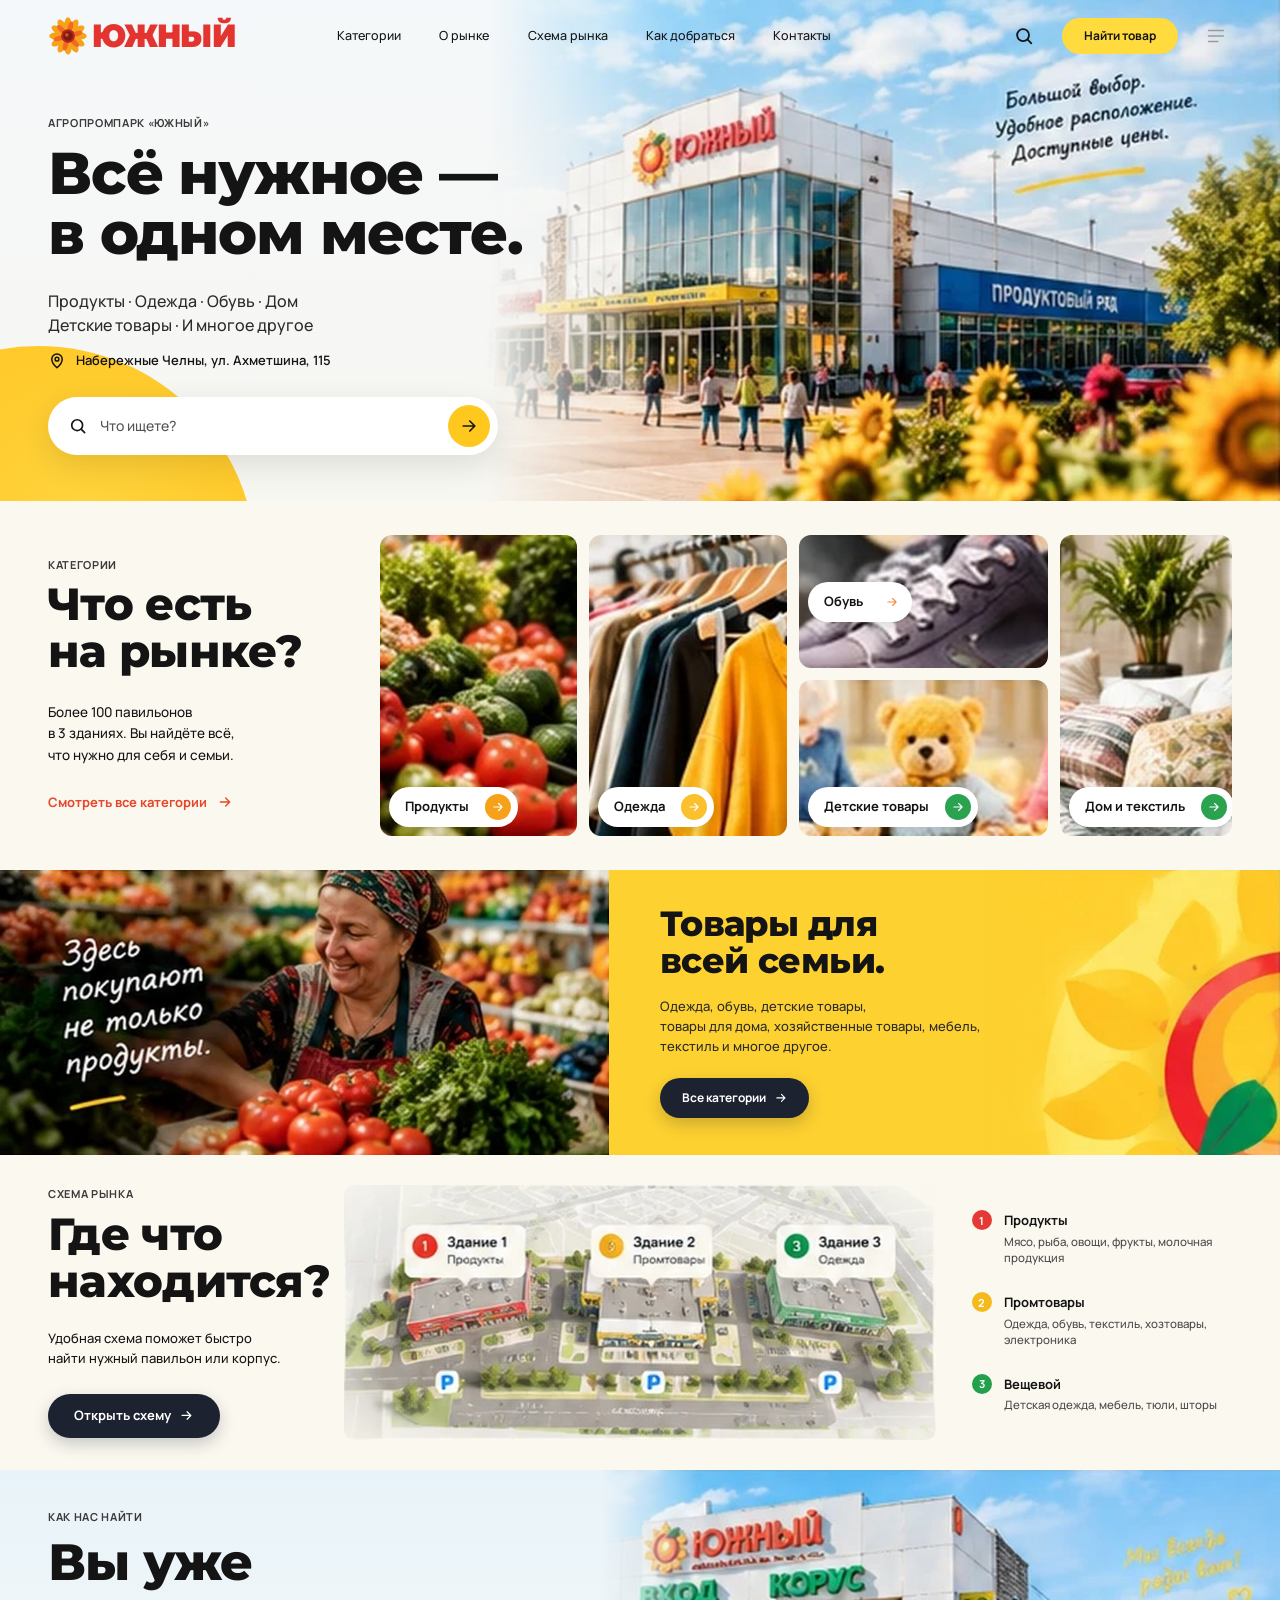
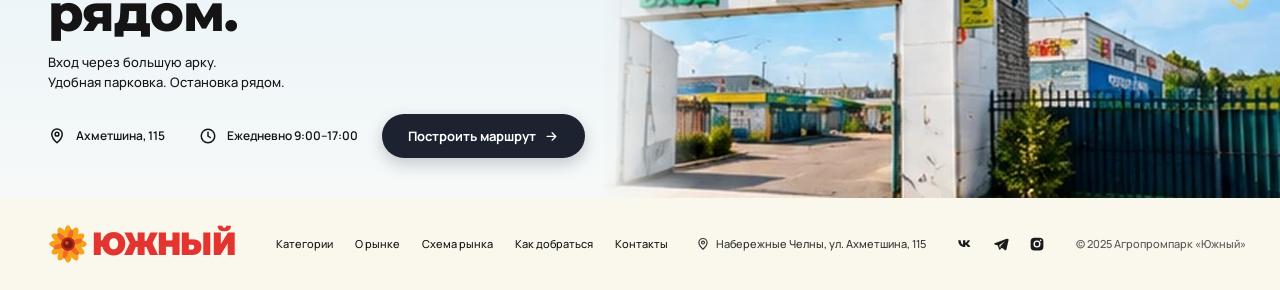
==== commit 2c7e287c: "Главная страница по макету; магазин одежды вынесен в odezhda.html Главная (index.html): первый экран" ====
--- a/index.html
+++ b/index.html
@@ -3,15 +3,16 @@
 <head>
   <meta charset="utf-8">
   <meta name="viewport" content="width=device-width, initial-scale=1">
-  <title>Магазин одежды — Южный</title>
-  <meta name="description" content="Магазин одежды на рынке «Южный»: женская и мужская одежда, всё можно примерить. 1-й ряд, места 31–32.">
+  <title>Агропромпарк «Южный» — всё нужное в одном месте</title>
+  <meta name="description" content="Агропромпарк «Южный»: продукты, одежда, обувь, товары для дома и детей. Набережные Челны, ул. Ахметшина, 115. Ежедневно 9:00–17:00.">
   <link rel="preconnect" href="https://fonts.googleapis.com">
   <link rel="preconnect" href="https://fonts.gstatic.com" crossorigin>
   <link href="https://fonts.googleapis.com/css2?family=Caveat:wght@500;700&family=Manrope:wght@400;500;600;700;800&family=Montserrat:wght@700;800;900&display=swap" rel="stylesheet">
   <link rel="stylesheet" href="assets/css/masks.css">
   <link rel="stylesheet" href="assets/css/style.css">
+  <link rel="stylesheet" href="assets/css/home.css">
 </head>
-<body>
+<body class="home">
 
   <svg width="0" height="0" style="position:absolute" aria-hidden="true">
     <defs>
@@ -57,22 +58,32 @@
       <symbol id="i-heart" viewBox="0 0 24 24"><path d="M12 20s-7.5-4.6-7.5-10.2A4.3 4.3 0 0 1 12 7.2a4.3 4.3 0 0 1 7.5 2.6C19.5 15.4 12 20 12 20z" fill="none" stroke="currentColor" stroke-width="1.6" stroke-linejoin="round"/></symbol>
       <symbol id="i-menu" viewBox="0 0 24 24"><path d="M4 7h16M4 12h16M4 17h16" stroke="currentColor" stroke-width="2" stroke-linecap="round"/></symbol>
       <symbol id="i-close" viewBox="0 0 24 24"><path d="M6 6l12 12M18 6L6 18" stroke="currentColor" stroke-width="2" stroke-linecap="round"/></symbol>
+      <symbol id="i-search" viewBox="0 0 24 24"><circle cx="11" cy="11" r="6.5" fill="none" stroke="currentColor" stroke-width="2"/><path d="M16 16l4 4" stroke="currentColor" stroke-width="2" stroke-linecap="round"/></symbol>
+      <symbol id="i-grid" viewBox="0 0 24 24"><path d="M4 6h16M4 12h16M4 18h10" stroke="currentColor" stroke-width="1.6" stroke-linecap="round"/></symbol>
+      <symbol id="i-vk" viewBox="0 0 24 24"><path d="M3 7h3.2c.2 3.9 1.9 5.6 3.2 5.9V7h3v3.4c1.3-.1 2.6-1.6 3.1-3.4h3c-.5 2.2-2.1 3.8-3.2 4.5 1.1.5 2.9 1.9 3.6 4.5h-3.3c-.6-1.7-1.9-3-3.2-3.1V16h-.4C6.300 16 3.2 13 3 7z" fill="currentColor"/></symbol>
+      <symbol id="i-tg" viewBox="0 0 24 24"><path d="M20.5 4.5L3.6 11c-.9.4-.9 1.4 0 1.7l4.200 1.3 1.6 5c.2.6 1 .8 1.5.300l2.300-2.200 4.300 3.200c.6.4 1.400.1 1.600-.6l3-13.100c.2-.9-.6-1.600-1.600-1.100zM9.700 13.800l7.400-5.400-5.900 6.600-.3 2.900z" fill="currentColor"/></symbol>
+      <symbol id="i-ig" viewBox="0 0 24 24"><rect x="3.5" y="3.5" width="17" height="17" rx="5" fill="currentColor"/><circle cx="12" cy="12" r="3.8" fill="none" stroke="#fff" stroke-width="1.8"/><circle cx="16.8" cy="7.2" r="1.1" fill="#fff"/></symbol>
     </defs>
   </svg>
 
   <!-- ===== Шапка ===== -->
-  <header class="header">
+  <header class="header header--home">
     <div class="container header__inner">
-      <a class="logo" href="#" aria-label="Южный — на главную">
+      <a class="logo logo--lg" href="index.html" aria-label="Южный — на главную">
         <svg class="logo__sun"><use href="#sun"/></svg><span class="logo__text">ЮЖНЫЙ</span>
       </a>
       <nav class="nav" aria-label="Основное меню">
         <a href="#categories">Категории</a>
-        <a href="#" class="is-active" aria-current="page">Магазин одежды</a>
-        <a href="#where">Схема рынка</a>
+        <a href="#about">О рынке</a>
+        <a href="#map">Схема рынка</a>
+        <a href="#route">Как добраться</a>
         <a href="#contacts">Контакты</a>
       </nav>
-      <a class="btn btn--orange btn--sm header__cta" href="#where">Как добраться <svg class="ic"><use href="#i-arrow"/></svg></a>
+      <div class="header__tools">
+        <a class="icon-btn" href="#search" aria-label="Поиск"><svg><use href="#i-search"/></svg></a>
+        <a class="btn btn--yellow btn--sm" href="#search">Найти товар</a>
+        <a class="icon-btn icon-btn--muted" href="#categories" aria-label="Все категории"><svg><use href="#i-grid"/></svg></a>
+      </div>
       <button class="burger" type="button" aria-label="Открыть меню" aria-controls="menu" aria-expanded="false" data-menu-open>
         <svg><use href="#i-menu"/></svg>
       </button>
@@ -82,167 +93,138 @@
   <!-- ===== Мобильное меню ===== -->
   <div class="menu" id="menu" hidden>
     <div class="menu__top">
-      <a class="logo logo--lg" href="#"><svg class="logo__sun"><use href="#sun"/></svg><span class="logo__text">ЮЖНЫЙ</span></a>
+      <a class="logo logo--lg" href="index.html"><svg class="logo__sun"><use href="#sun"/></svg><span class="logo__text">ЮЖНЫЙ</span></a>
       <button class="menu__close" type="button" aria-label="Закрыть меню" data-menu-close><svg><use href="#i-close"/></svg></button>
     </div>
     <nav class="menu__list">
       <a href="#categories" data-menu-close>Категории <svg><use href="#i-chev"/></svg></a>
-      <a href="#" class="is-active" data-menu-close>Магазин одежды <svg><use href="#i-chev"/></svg></a>
-      <a href="#where" data-menu-close>Схема рынка <svg><use href="#i-chev"/></svg></a>
+      <a href="#about" data-menu-close>О рынке <svg><use href="#i-chev"/></svg></a>
+      <a href="#map" data-menu-close>Схема рынка <svg><use href="#i-chev"/></svg></a>
+      <a href="#route" data-menu-close>Как добраться <svg><use href="#i-chev"/></svg></a>
       <a href="#contacts" data-menu-close>Контакты <svg><use href="#i-chev"/></svg></a>
     </nav>
-    <a class="menu__route brush-pill" href="#where" data-menu-close><svg class="ic"><use href="#i-route"/></svg> Как добраться <svg class="ic"><use href="#i-arrow"/></svg></a>
-    <div class="menu__photo">
-      <img class="torn torn--a" src="assets/img/jacket.jpg" alt="Джинсовая куртка на вешалке">
-      <div class="menu__note">Стиль<br>доступен<br>каждому <svg><use href="#i-heart"/></svg></div>
-    </div>
+    <a class="menu__route brush-pill" href="#route" data-menu-close><svg class="ic"><use href="#i-route"/></svg> Как добраться <svg class="ic"><use href="#i-arrow"/></svg></a>
   </div>
 
   <main>
     <!-- ===== Первый экран ===== -->
-    <section class="hero">
-      <div class="container hero__inner">
-        <div class="hero__text">
-          <nav class="crumbs" aria-label="Хлебные крошки">
-            <a href="#"><svg><use href="#i-chev-l"/></svg>Главная</a><span>/</span><span>Магазин одежды</span>
-          </nav>
-          <h1 class="hero__title">Магазин<br>одежды</h1>
-          <p class="hero__lead">Женская и мужская одежда.<br>Всё можно примерить.</p>
-        </div>
-        <div class="hero__media">
-          <img class="torn torn--b" src="assets/img/hero.jpg" alt="Вешалки с джинсовыми куртками и худи в магазине">
-          <span class="tag tag--hero"><svg class="ic"><use href="#i-pin"/></svg>1-й ряд · места 31–32</span>
-        </div>
-        <span class="splash splash--hero" aria-hidden="true"></span>
+    <section class="h-hero" id="search">
+      <img class="h-hero__photo" src="assets/img/home/hero.jpg" alt="Здание агропромпарка «Южный» с подсолнухами у входа">
+      <span class="h-hero__sun" aria-hidden="true"></span>
+      <div class="container h-hero__inner">
+        <p class="kicker-caps">Агропромпарк «Южный»</p>
+        <h1 class="h-hero__title">Всё нужное —<br>в одном месте.</h1>
+        <p class="h-hero__lead">Продукты · Одежда · Обувь · Дом<br>Детские товары · И многое другое</p>
+        <p class="addr"><svg><use href="#i-pin"/></svg>Набережные Челны, ул. Ахметшина, 115</p>
+        <form class="search" role="search" action="#categories">
+          <svg class="search__ic"><use href="#i-search"/></svg>
+          <input type="search" name="q" placeholder="Что ищете?" aria-label="Что ищете?">
+          <button type="submit" aria-label="Найти"><svg><use href="#i-arrow"/></svg></button>
+        </form>
       </div>
     </section>
 
     <!-- ===== Категории ===== -->
-    <section class="section cats" id="categories">
-      <div class="container">
-        <h2 class="h2">Что найти <br class="br-m">в отделе одежды?</h2>
-        <div class="cats__grid">
-          <a class="card card--jeans" href="#">
-            <img src="assets/img/jeans.jpg" alt="">
-            <span class="card__body"><b>Джинсы</b><small>Джинсы и брюки</small></span>
-            <span class="card__go"><svg><use href="#i-chev"/></svg></span>
-          </a>
-          <a class="card card--hoodies" href="#">
-            <img src="assets/img/hoodies.jpg" alt="">
-            <span class="card__body"><b>Худи и куртки</b><small>Верхняя одежда и толстовки</small></span>
-            <span class="card__go"><svg><use href="#i-chev"/></svg></span>
-          </a>
-          <a class="card card--cap" href="#">
-            <img src="assets/img/cap.jpg" alt="">
-            <span class="card__body"><b>Головные уборы</b><small>Кепки, шапки, панамы</small></span>
-            <span class="card__go"><svg><use href="#i-chev"/></svg></span>
-          </a>
-          <a class="card card--pajamas" href="#">
-            <img src="assets/img/pajamas.jpg" alt="">
-            <span class="card__body"><b>Пижамы и халаты</b><small>Для дома и отдыха</small></span>
-            <span class="card__go"><svg><use href="#i-chev"/></svg></span>
-          </a>
-          <a class="card card--knit" href="#">
-            <img src="assets/img/knit.jpg" alt="">
-            <span class="card__body"><b>Трикотаж</b><small>Свитеры, кардиганы, лонгсливы</small></span>
-            <span class="card__go"><svg><use href="#i-chev"/></svg></span>
-          </a>
-        </div>
-      </div>
-    </section>
-
-    <!-- ===== Где нас искать ===== -->
-    <section class="section where" id="where">
-      <div class="container where__inner">
-        <div class="where__text">
-          <span class="kicker">Где нас</span>
-          <h2 class="h2 where__title">Где нас искать?</h2>
-          <p class="where__place"><span class="where__pin"><svg><use href="#i-pin-fill"/></svg></span>1-й ряд · места 31–32</p>
-          <ol class="steps">
-            <li><b>Белая арка</b><span>Заходите на территорию через арку «Южный»</span></li>
-            <li><b>Корпус 1</b><span>Справа от входа: вывеска «Торговый центр», цифра 1</span></li>
-            <li><b>Вход в корпус</b><span>Стеклянные двери под жёлтым козырьком</span></li>
-            <li><b>Первый ряд</b><span>Идите вдоль ряда, ищите жёлтые таблички</span></li>
-            <li><b>Места 31–32</b><span>Стена с кепками и мужские джинсы</span></li>
-          </ol>
-          <a class="btn btn--ghost" href="https://yandex.ru/maps/?text=%D0%90%D1%85%D0%BC%D0%B5%D1%82%D1%88%D0%B8%D0%BD%D0%B0%2C%20115" target="_blank" rel="noopener"><svg class="ic"><use href="#i-route"/></svg> Маршрут до магазина <svg class="ic"><use href="#i-arrow"/></svg></a>
-        </div>
-        <div class="where__media">
-          <img class="torn torn--c" src="assets/img/arch.jpg" alt="Белая арка «Южный» — вход на территорию рынка">
-          <span class="doodle" aria-hidden="true"></span>
-        </div>
-      </div>
-    </section>
-
-    <!-- ===== Вы уже рядом (мобильная версия) ===== -->
-    <section class="near" id="contacts">
-      <div class="near__card brush brush--2">
-        <h2 class="near__title">Вы уже<br>рядом.</h2>
-        <p>Вход через большую арку. Удобная парковка. Остановка рядом.</p>
-        <ul class="near__info">
+    <section class="h-cats" id="categories">
+      <div class="container h-cats__inner">
+        <div class="h-cats__text">
+          <p class="kicker-caps">Категории</p>
+          <h2 class="h-h2">Что есть<br>на рынке?</h2>
+          <p class="h-cats__lead">Более 100 павильонов<br>в 3 зданиях. Вы найдёте всё,<br>что нужно для себя и семьи.</p>
+          <a class="link-red" href="#categories">Смотреть все категории <svg><use href="#i-arrow"/></svg></a>
+          <a class="link-all" href="#categories">Все категории <svg><use href="#i-arrow"/></svg></a>
+        </div>
+        <div class="h-cats__grid">
+          <a class="hc hc--food" href="#"><img src="assets/img/home/cat-food.jpg" alt=""><span class="pill">Продукты <i class="pill__go pill__go--orange"><svg><use href="#i-arrow"/></svg></i></span></a>
+          <a class="hc hc--clothes" href="odezhda.html"><img src="assets/img/home/cat-clothes.jpg" alt=""><span class="pill">Одежда <i class="pill__go pill__go--amber"><svg><use href="#i-arrow"/></svg></i></span></a>
+          <a class="hc hc--shoes" href="#"><img src="assets/img/home/cat-shoes.jpg" alt=""><span class="pill">Обувь <i class="pill__go pill__go--peach"><svg><use href="#i-arrow"/></svg></i></span></a>
+          <a class="hc hc--kids" href="#"><img src="assets/img/home/cat-kids.jpg" alt=""><span class="pill">Детские товары <i class="pill__go pill__go--green"><svg><use href="#i-arrow"/></svg></i></span></a>
+          <a class="hc hc--home" href="#"><img src="assets/img/home/cat-home.jpg" alt=""><span class="pill">Дом и текстиль <i class="pill__go pill__go--green"><svg><use href="#i-arrow"/></svg></i></span></a>
+          <a class="hc hc--tech" href="#"><img src="assets/img/home/cat-tech.jpg" alt=""><span class="pill">Электроника <i class="pill__go pill__go--blue"><svg><use href="#i-arrow"/></svg></i></span></a>
+        </div>
+      </div>
+    </section>
+
+    <!-- ===== Товары для всей семьи ===== -->
+    <section class="family" id="about">
+      <div class="family__photo">
+        <img src="assets/img/home/family.jpg" alt="Продавщица овощей на рынке «Южный»">
+      </div>
+      <div class="family__body">
+        <img class="family__sun" src="assets/img/home/sunflower.jpg" alt="" aria-hidden="true">
+        <div class="family__text">
+          <h2 class="h-h2 family__title">Товары для<br>всей семьи.</h2>
+          <p>Одежда, обувь, детские товары,<br>товары для дома, хозяйственные товары, мебель,<br>текстиль и многое другое.</p>
+          <a class="btn btn--dark btn--sm" href="#categories">Все категории <svg class="ic"><use href="#i-arrow"/></svg></a>
+        </div>
+      </div>
+    </section>
+
+    <!-- мобильная плашка вместо баннера -->
+    <a class="promo-m" href="#categories">
+      <img src="assets/img/home/family-m.jpg" alt="">
+      <span class="promo-m__card"><b>Здесь покупают<br>не только<br>продукты.</b><svg><use href="#i-arrow"/></svg></span>
+    </a>
+
+    <!-- ===== Схема рынка ===== -->
+    <section class="h-map" id="map">
+      <div class="container h-map__inner">
+        <div class="h-map__text">
+          <p class="kicker-caps">Схема рынка</p>
+          <h2 class="h-h2"><span class="d-only">Где что<br>находится?</span><span class="m-only">Схема рынка</span></h2>
+          <p class="h-map__lead">Удобная схема поможет быстро<br>найти нужный павильон или корпус.</p>
+          <a class="btn btn--dark btn--sm h-map__btn-d" href="assets/img/home/map.jpg" target="_blank">Открыть схему <svg class="ic"><use href="#i-arrow"/></svg></a>
+        </div>
+        <div class="h-map__img">
+          <img class="d-only" src="assets/img/home/map.jpg" alt="Схема рынка: здание 1 — продукты, здание 2 — промтовары, здание 3 — одежда">
+          <img class="m-only" src="assets/img/home/map-m.jpg" alt="Схема рынка">
+          <a class="btn btn--dark btn--sm h-map__btn-m" href="assets/img/home/map.jpg" target="_blank">Открыть схему <svg class="ic"><use href="#i-arrow"/></svg></a>
+        </div>
+        <ol class="legend">
+          <li><i class="legend__n legend__n--red">1</i><b>Продукты</b><span>Мясо, рыба, овощи, фрукты, молочная продукция</span></li>
+          <li><i class="legend__n legend__n--yellow">2</i><b>Промтовары</b><span>Одежда, обувь, текстиль, хозтовары, электроника</span></li>
+          <li><i class="legend__n legend__n--green">3</i><b>Вещевой</b><span>Детская одежда, мебель, тюли, шторы</span></li>
+        </ol>
+      </div>
+    </section>
+
+    <!-- ===== Вы уже рядом ===== -->
+    <section class="h-near" id="route">
+      <img class="h-near__photo" src="assets/img/home/near.jpg" alt="Арка «Южный» — вход на территорию рынка">
+      <div class="container h-near__inner">
+        <p class="kicker-caps">Как нас найти</p>
+        <h2 class="h-near__title"><span class="d-only">Вы уже<br>рядом.</span><span class="m-only">Как добраться?</span></h2>
+        <p class="h-near__lead">Вход через большую арку.<br>Удобная парковка. Остановка рядом.</p>
+        <img class="h-near__photo-m" src="assets/img/home/arch-m.jpg" alt="Арка «Южный» — вход на территорию рынка">
+        <div class="h-near__row">
+        <ul class="h-near__info">
           <li><svg><use href="#i-pin"/></svg>Ахметшина, 115</li>
           <li><svg><use href="#i-clock"/></svg>Ежедневно 9:00–17:00</li>
         </ul>
-        <a class="btn btn--orange btn--block" href="https://yandex.ru/maps/?text=%D0%90%D1%85%D0%BC%D0%B5%D1%82%D1%88%D0%B8%D0%BD%D0%B0%2C%20115" target="_blank" rel="noopener"><svg class="ic"><use href="#i-nav"/></svg> Построить маршрут <svg class="ic"><use href="#i-arrow"/></svg></a>
-      </div>
-      <div class="near__more">
-        <a class="more-link" href="#">Смотрите другие<br>категории Южного <svg class="ic"><use href="#i-arrow"/></svg></a>
-        <div class="chips">
-          <a href="#">Продукты</a><a href="#">Обувь</a><a href="#">Дом и текстиль</a><a href="#">Детские товары</a>
-        </div>
-      </div>
-    </section>
-
-    <!-- ===== Можно примерить ===== -->
-    <section class="try">
-      <div class="try__band brush brush--1" aria-hidden="true"></div>
-      <div class="container try__inner">
-        <div class="try__media-m">
-          <img class="torn torn--d" src="assets/img/tryon-portrait.jpg" alt="Девушка примеряет худи в магазине">
-        </div>
-        <div class="try__text">
-          <h2 class="h2 try__title">Можно примерить</h2>
-          <p>Посмотрите вещь вживую, подберите размер <br class="br-d">и решите на месте.</p>
-          <p class="try__q">Есть вопросы?</p>
-          <div class="try__btns">
-            <a class="btn btn--green" href="https://wa.me/70000000000" target="_blank" rel="noopener"><svg class="ic"><use href="#i-wa"/></svg> Написать в WhatsApp</a>
-            <a class="btn btn--white" href="tel:+70000000000"><svg class="ic"><use href="#i-phone"/></svg> Позвонить</a>
-          </div>
-        </div>
-        <div class="try__media">
-          <img class="torn torn--a" src="assets/img/tryon.jpg" alt="Девушка выбирает худи в магазине">
-        </div>
-      </div>
-    </section>
-
-    <!-- ===== Другие магазины (мобильная версия) ===== -->
-    <section class="others">
-      <img class="others__top torn torn--c" src="assets/img/tag.jpg" alt="Бирка с логотипом Южного на свитере">
-      <div class="others__body">
-        <h2 class="h2 others__title">Другие<br>магазины<br>Южного</h2>
-        <p>Выбирайте из сотен<br>товаров и категорий.</p>
-        <div class="others__grid">
-          <a class="mini" href="#"><img src="assets/img/cat-food.jpg" alt=""><span>Продукты <svg><use href="#i-arrow"/></svg></span></a>
-          <a class="mini" href="#"><img src="assets/img/cat-shoes.jpg" alt=""><span>Обувь <svg><use href="#i-arrow"/></svg></span></a>
-          <a class="mini" href="#"><img src="assets/img/cat-home.jpg" alt=""><span>Дом и текстиль <svg><use href="#i-arrow"/></svg></span></a>
-          <a class="mini" href="#"><img src="assets/img/cat-toys.jpg" alt=""><span>Детские товары <svg><use href="#i-arrow"/></svg></span></a>
+        <a class="btn btn--dark btn--sm h-near__btn" href="https://yandex.ru/maps/?text=%D0%9D%D0%B0%D0%B1%D0%B5%D1%80%D0%B5%D0%B6%D0%BD%D1%8B%D0%B5%20%D0%A7%D0%B5%D0%BB%D0%BD%D1%8B%2C%20%D0%90%D1%85%D0%BC%D0%B5%D1%82%D1%88%D0%B8%D0%BD%D0%B0%2C%20115" target="_blank" rel="noopener">Построить маршрут <svg class="ic"><use href="#i-arrow"/></svg></a>
         </div>
       </div>
     </section>
   </main>
 
   <!-- ===== Подвал ===== -->
-  <footer class="footer">
-    <div class="container footer__inner">
-      <a class="logo logo--lg" href="#"><svg class="logo__sun"><use href="#sun"/></svg><span class="logo__text">ЮЖНЫЙ</span></a>
-      <p class="footer__info">Магазин одежды · Агропромпарк «Южный», ряд 1, места 31–32 · Ежедневно 9:00–17:00</p>
-      <p class="footer__slogan">Больше, чем просто рынок.</p>
-      <div class="footer__more">
-        <a class="more-link" href="#">Смотрите другие категории Южного <svg class="ic"><use href="#i-arrow"/></svg></a>
-        <div class="chips chips--sm">
-          <a href="#">Продукты</a><a href="#">Обувь</a><a href="#">Дом и текстиль</a><a href="#">Детские товары</a>
-        </div>
-      </div>
+  <footer class="h-footer" id="contacts">
+    <div class="container h-footer__inner">
+      <a class="logo logo--lg" href="index.html"><svg class="logo__sun"><use href="#sun"/></svg><span class="logo__text">ЮЖНЫЙ</span></a>
+      <nav class="h-footer__nav">
+        <a href="#categories">Категории</a>
+        <a href="#about">О рынке</a>
+        <a href="#map">Схема рынка</a>
+        <a href="#route">Как добраться</a>
+        <a href="#contacts">Контакты</a>
+      </nav>
+      <p class="h-footer__addr"><svg><use href="#i-pin"/></svg>Набережные Челны, ул. Ахметшина, 115</p>
+      <div class="socials">
+        <a href="#" aria-label="ВКонтакте"><svg><use href="#i-vk"/></svg></a>
+        <a href="#" aria-label="Telegram"><svg><use href="#i-tg"/></svg></a>
+        <a href="#" aria-label="Instagram"><svg><use href="#i-ig"/></svg></a>
+      </div>
+      <p class="h-footer__copy">© 2025 Агропромпарк «Южный»</p>
     </div>
   </footer>
 
--- a/assets/css/home.css
+++ b/assets/css/home.css
@@ -0,0 +1,419 @@
+/* ==========================================================
+   Южный — Главная страница
+   ========================================================== */
+
+.home {
+  --yellow-h: #FDD130;
+  --amber: #FFC522;
+  --dark: #1C2230;
+  --link: #E8452C;
+  --sky: #EEF5FA;
+  background: #FAF8EF;
+}
+
+.d-only { display: inline; }
+img.d-only { display: block; }
+.m-only { display: none !important; }
+
+.kicker-caps {
+  font: 700 11px/1.2 var(--f-body);
+  letter-spacing: .06em;
+  text-transform: uppercase;
+  color: #3a3a3a;
+}
+.h-h2 {
+  margin-top: 10px;
+  font: 800 clamp(30px, 3.5vw, 46px)/1.06 var(--f-head);
+  letter-spacing: -.015em;
+}
+
+.btn--yellow { background: #FFDB3D; color: var(--ink); }
+.btn--yellow:hover { background: #FFD21A; }
+.btn--dark { background: var(--dark); color: #fff; box-shadow: 0 6px 16px rgba(28, 34, 48, .22); }
+.btn--dark:hover { background: #000; }
+.btn--dark.btn--sm { height: 44px; padding: 0 26px; font-size: 13px; }
+
+/* ---------- Шапка ---------- */
+.header--home {
+  position: absolute;
+  left: 0; right: 0; top: 0;
+  background: transparent;
+  backdrop-filter: none;
+}
+.header--home .header__inner { height: 72px; }
+.header--home .nav { gap: clamp(20px, 3vw, 44px); font-size: 12.5px; margin: 0 auto 0 clamp(24px, 6vw, 110px); }
+.header__tools { display: flex; align-items: center; gap: 22px; }
+.header__tools .btn--sm { height: 36px; padding: 0 22px; font-size: 12px; }
+.icon-btn { display: grid; place-items: center; width: 32px; height: 32px; color: var(--ink); }
+.icon-btn svg { width: 22px; height: 22px; }
+.icon-btn--muted { color: #9A9A9A; }
+
+/* ---------- Hero ---------- */
+.h-hero {
+  position: relative;
+  min-height: clamp(460px, 39vw, 560px);
+  padding: 116px 0 46px;
+  background: linear-gradient(180deg, #F5F8FA 0%, #F7F7F2 100%);
+  overflow: hidden;
+  isolation: isolate;
+}
+.h-hero__photo {
+  position: absolute;
+  top: 0; right: 0; bottom: 0;
+  width: 62%;
+  height: 100%;
+  object-fit: cover;
+  object-position: left center;
+  z-index: -1;
+  -webkit-mask-image: linear-gradient(90deg, transparent 0, #000 22%);
+          mask-image: linear-gradient(90deg, transparent 0, #000 22%);
+}
+.h-hero__sun {
+  position: absolute;
+  left: -14%;
+  bottom: -56%;
+  width: 34%;
+  aspect-ratio: 1;
+  border-radius: 50%;
+  background: radial-gradient(circle at 60% 40%, #FFD43D 0, var(--amber) 70%);
+  z-index: -1;
+}
+.h-hero__title {
+  margin: 14px 0 26px;
+  font: 800 clamp(38px, 4.6vw, 62px)/1.02 var(--f-head);
+  letter-spacing: -.02em;
+}
+.h-hero__lead { font-size: clamp(15px, 1.25vw, 17px); line-height: 1.5; color: #2b2b2b; }
+.addr { display: flex; align-items: center; gap: 10px; margin-top: 14px; font-size: 13px; font-weight: 600; }
+.addr svg { width: 18px; height: 18px; flex: none; }
+
+.search {
+  position: relative;
+  display: flex;
+  align-items: center;
+  width: min(450px, 100%);
+  height: 58px;
+  margin-top: 26px;
+  padding: 0 8px 0 50px;
+  border-radius: 999px;
+  background: #fff;
+  box-shadow: 0 10px 30px rgba(40, 30, 0, .12);
+}
+.search__ic { position: absolute; left: 20px; width: 20px; height: 20px; }
+.search input {
+  flex: 1;
+  min-width: 0;
+  height: 100%;
+  border: 0;
+  outline: 0;
+  background: none;
+  font: 500 14px var(--f-body);
+  color: var(--ink);
+}
+.search input::placeholder { color: #555; }
+.search button {
+  width: 42px; height: 42px;
+  display: grid; place-items: center;
+  border: 0;
+  border-radius: 50%;
+  background: #FFC81E;
+  color: var(--ink);
+  cursor: pointer;
+}
+.search button svg { width: 20px; height: 20px; }
+
+/* ---------- Категории ---------- */
+.h-cats { padding: 34px 0 34px; }
+.h-cats__inner { display: grid; grid-template-columns: 24% 1fr; gap: 4%; align-items: center; }
+.h-cats__lead { margin-top: 26px; font-size: 13.5px; line-height: 1.6; }
+.link-red {
+  display: inline-flex; align-items: center; gap: 10px;
+  margin-top: 26px;
+  color: var(--link);
+  font-size: 13px; font-weight: 700;
+}
+.link-red svg { width: 16px; height: 16px; }
+.link-all { display: none; }
+
+.h-cats__grid {
+  display: grid;
+  grid-template-columns: 138fr 138fr 174fr 120fr;
+  grid-template-rows: 93fr 108fr;
+  grid-template-areas:
+    "food clothes shoes home"
+    "food clothes kids  home";
+  gap: 12px;
+  height: clamp(260px, 23.5vw, 320px);
+}
+.hc {
+  position: relative;
+  overflow: hidden;
+  border-radius: 12px;
+  background: #ddd;
+}
+.hc img { width: 100%; height: 100%; object-fit: cover; transition: transform .5s ease; }
+.hc:hover img { transform: scale(1.04); }
+.hc--food { grid-area: food; }
+.hc--clothes { grid-area: clothes; }
+.hc--shoes { grid-area: shoes; }
+.hc--kids { grid-area: kids; }
+.hc--home { grid-area: home; }
+.hc--tech { display: none; }
+.hc--shoes .pill { top: 50%; bottom: auto; transform: translateY(-50%); }
+
+.pill {
+  position: absolute;
+  left: 9px; bottom: 9px;
+  display: inline-flex; align-items: center; gap: 16px;
+  padding: 7px 7px 7px 16px;
+  border-radius: 999px;
+  background: #fff;
+  font-size: 13px; font-weight: 700;
+  white-space: nowrap;
+  box-shadow: 0 4px 14px rgba(0,0,0,.14);
+}
+.pill__go {
+  width: 26px; height: 26px;
+  display: grid; place-items: center;
+  border-radius: 50%;
+  color: #fff;
+}
+.pill__go svg { width: 14px; height: 14px; }
+.pill__go--orange { background: #F7A11A; }
+.pill__go--amber { background: #FBC02D; }
+.pill__go--peach { background: #fff; color: #F28B3C; }
+.pill__go--green { background: #2AA24F; }
+.pill__go--blue { background: #CFE7F8; color: #2D7CC2; }
+
+/* ---------- Товары для всей семьи ---------- */
+.family {
+  display: grid;
+  grid-template-columns: 47.6% 1fr;
+  height: clamp(250px, 22.3vw, 310px);
+}
+.family__photo img { width: 100%; height: 100%; object-fit: cover; }
+.family__body {
+  position: relative;
+  overflow: hidden;
+  background: var(--yellow-h);
+  display: flex;
+  align-items: center;
+}
+.family__sun {
+  position: absolute;
+  right: 0; top: 0;
+  height: 100%;
+  width: auto;
+  -webkit-mask-image: linear-gradient(90deg, transparent 0, #000 30%);
+          mask-image: linear-gradient(90deg, transparent 0, #000 30%);
+}
+.family__text { position: relative; padding-left: 7.5%; }
+.family__title { margin: 0; font-size: clamp(24px, 2.7vw, 36px); }
+.family__text p { margin: 16px 0 22px; font-size: 13px; line-height: 1.55; color: #2a2a2a; }
+.family .btn--dark.btn--sm { height: 40px; padding: 0 22px; font-size: 12px; }
+
+.promo-m { display: none; }
+
+/* ---------- Схема ---------- */
+.h-map { padding: 30px 0; }
+.h-map__inner { display: grid; grid-template-columns: 22% 1fr 22%; gap: 3%; align-items: center; }
+.h-map__lead { margin: 22px 0 26px; font-size: 13px; line-height: 1.55; }
+.h-map__img { position: relative; }
+.h-map__img img {
+  width: 100%;
+  border-radius: 10px;
+  -webkit-mask-image: radial-gradient(ellipse 72% 80% at 50% 50%, #000 70%, transparent 100%);
+          mask-image: radial-gradient(ellipse 72% 80% at 50% 50%, #000 70%, transparent 100%);
+}
+.h-map__btn-m { display: none; }
+.legend { display: grid; gap: 26px; }
+.legend li { position: relative; padding-left: 32px; display: flex; flex-direction: column; gap: 3px; }
+.legend b { font-size: 13px; font-weight: 700; }
+.legend span { font-size: 11.5px; line-height: 1.45; color: #4a4a4a; }
+.legend__n {
+  position: absolute;
+  left: 0; top: -1px;
+  width: 20px; height: 20px;
+  display: grid; place-items: center;
+  border-radius: 50%;
+  color: #fff;
+  font: 700 11px/1 var(--f-body);
+  font-style: normal;
+}
+.legend__n--red { background: #E53935; }
+.legend__n--yellow { background: #F5B91B; }
+.legend__n--green { background: #22A04B; }
+
+/* ---------- Вы уже рядом ---------- */
+.h-near {
+  position: relative;
+  min-height: clamp(270px, 23vw, 320px);
+  padding: 40px 0;
+  background: linear-gradient(180deg, #E8F3F9 0%, #F6F9F8 100%);
+  overflow: hidden;
+  isolation: isolate;
+  display: flex;
+  align-items: center;
+}
+.h-near__photo {
+  position: absolute;
+  top: 0; right: 0; bottom: 0;
+  width: 53%;
+  height: 100%;
+  object-fit: cover;
+  z-index: -1;
+  -webkit-mask-image: linear-gradient(90deg, transparent 0, #000 14%);
+          mask-image: linear-gradient(90deg, transparent 0, #000 14%);
+}
+.h-near__photo-m { display: none; }
+.h-near__title { margin-top: 12px; font: 800 clamp(34px, 4vw, 52px)/1 var(--f-head); letter-spacing: -.02em; }
+.h-near__lead { margin-top: 14px; font-size: 13px; line-height: 1.55; }
+.h-near__inner { display: flex; flex-direction: column; align-items: flex-start; }
+.h-near__info { display: flex; gap: 34px; margin-top: 22px; font-size: 12px; font-weight: 600; }
+.h-near__info li { display: flex; align-items: center; gap: 10px; }
+.h-near__info svg { width: 18px; height: 18px; }
+.h-near__row { display: flex; align-items: center; gap: 24px; margin-top: 22px; }
+.h-near__row .h-near__info { margin-top: 0; }
+
+/* ---------- Подвал ---------- */
+.h-footer { padding: 26px 0; background: #FAF7ED; }
+.h-footer__inner { display: flex; align-items: center; gap: 28px; font-size: 11px; white-space: nowrap; }
+.h-footer__nav { display: flex; gap: 22px; margin-left: 12px; }
+.h-footer__nav a:hover { color: var(--orange); }
+.h-footer__addr { display: flex; align-items: center; gap: 6px; margin-left: auto; color: #333; }
+.h-footer__addr svg { width: 14px; height: 14px; }
+.socials { display: flex; gap: 14px; }
+.socials a { width: 22px; height: 22px; display: grid; place-items: center; color: #1a1a1a; }
+.socials svg { width: 18px; height: 18px; }
+.h-footer__copy { color: #555; }
+
+/* ==========================================================
+   Планшет
+   ========================================================== */
+@media (max-width: 1100px) {
+  .header--home .nav { margin-left: 24px; }
+  .header__tools .btn--sm { display: none; }
+  .h-cats__inner { grid-template-columns: 1fr; gap: 24px; }
+  .h-map__inner { grid-template-columns: 1fr 1.6fr; }
+  .legend { grid-column: 1 / -1; grid-template-columns: repeat(3, 1fr); }
+  .h-footer__inner { flex-wrap: wrap; gap: 16px 30px; }
+  .h-footer__addr { margin-left: 0; }
+}
+
+/* ==========================================================
+   Мобильная версия
+   ========================================================== */
+@media (max-width: 767px) {
+  .d-only, img.d-only { display: none !important; }
+  .m-only { display: inline !important; }
+  img.m-only { display: block !important; }
+
+  .header--home { position: sticky; background: #fff; backdrop-filter: none; box-shadow: 0 1px 0 rgba(0,0,0,.04); }
+  .header--home .header__inner { height: 60px; }
+  .header__tools { display: none; }
+  .header--home .burger { margin-left: auto; }
+  .header--home .logo--lg .logo__sun { width: 30px; height: 30px; }
+  .header--home .logo--lg .logo__text { font-size: 22px; }
+
+  .kicker-caps { font-size: 9.5px; }
+  .h-h2 { font-size: 27px; margin-top: 6px; }
+
+  /* Hero */
+  .h-hero { min-height: 0; padding: 26px 0 150px; background: linear-gradient(180deg, #DDEBF6 0%, #F4F7F6 60%); }
+  .h-hero__photo {
+    width: 100%;
+    top: auto;
+    height: 62%;
+    object-position: 30% 100%;
+    -webkit-mask-image: linear-gradient(180deg, transparent 0, #000 55%);
+            mask-image: linear-gradient(180deg, transparent 0, #000 55%);
+  }
+  .h-hero__sun { width: 46%; left: -26%; bottom: -14%; }
+  .h-hero__title { margin: 10px 0 12px; font-size: 30px; }
+  .h-hero__lead { display: none; }
+  .addr { margin-top: 0; font-size: 11px; }
+  .search { height: 50px; margin-top: 22px; padding-left: 44px; }
+  .search__ic { left: 16px; width: 18px; height: 18px; }
+  .search input { font-size: 13px; }
+  .search button { width: 34px; height: 34px; }
+
+  /* Категории */
+  .h-cats { padding: 30px 0 20px; }
+  .h-cats__inner { gap: 16px; }
+  .h-cats__text { display: grid; grid-template-columns: 1fr auto; align-items: end; }
+  .h-cats__text .kicker-caps, .h-cats__text .h-h2 { grid-column: 1; }
+  .h-cats__lead, .link-red { display: none; }
+  .link-all {
+    display: inline-flex; align-items: center; gap: 8px;
+    grid-column: 2; grid-row: 2;
+    padding-bottom: 6px;
+    font-size: 11px; font-weight: 600;
+  }
+  .link-all svg { width: 14px; height: 14px; }
+  .h-cats__grid {
+    grid-template-columns: 1fr 1fr;
+    grid-template-rows: none;
+    grid-template-areas: none;
+    grid-auto-rows: 28vw;
+    height: auto;
+    gap: 12px;
+  }
+  .hc, .hc--tech { display: block; grid-area: auto; border-radius: 10px; }
+  .hc--food { order: 1; } .hc--clothes { order: 2; } .hc--shoes { order: 3; }
+  .hc--kids { order: 4; } .hc--home { order: 5; } .hc--tech { order: 6; }
+  .hc--shoes .pill { top: auto; bottom: 7px; transform: none; }
+  .pill { left: 7px; bottom: 7px; gap: 10px; padding: 5px 5px 5px 12px; font-size: 10px; }
+  .pill__go { width: 20px; height: 20px; }
+  .pill__go svg { width: 11px; height: 11px; }
+
+  /* Семья → плашка */
+  .family { display: none; }
+  .promo-m {
+    display: grid;
+    grid-template-columns: 38% 1fr;
+    align-items: stretch;
+    margin: 20px var(--gutter) 0;
+    height: 150px;
+  }
+  .promo-m img { width: calc(100% + 30px); height: 100%; object-fit: cover; border-radius: 12px 0 0 12px; }
+  .promo-m__card {
+    position: relative;
+    z-index: 1;
+    display: flex; flex-direction: column; justify-content: center;
+    padding: 0 22px;
+    border-radius: 14px;
+    background: var(--yellow-h);
+    box-shadow: 0 8px 20px rgba(160, 120, 0, .18);
+  }
+  .promo-m__card b { font: 800 15px/1.3 var(--f-head); }
+  .promo-m__card svg { position: absolute; right: 18px; bottom: 16px; width: 16px; height: 16px; }
+
+  /* Схема */
+  .h-map { padding: 40px 0 10px; }
+  .h-map__inner { grid-template-columns: 1fr; gap: 14px; }
+  .h-map__text .kicker-caps, .h-map__lead, .h-map__btn-d, .legend { display: none; }
+  .h-map__img img { -webkit-mask-image: none; mask-image: none; border-radius: 12px; }
+  .h-map__btn-m { display: inline-flex; position: absolute; right: 4px; bottom: -10px; height: 38px !important; font-size: 11px !important; padding: 0 20px !important; }
+
+  /* Как добраться */
+  .h-near { display: block; min-height: 0; padding: 44px 0 20px; background: none; }
+  .h-near__photo, .h-near .kicker-caps, .h-near__lead { display: none; }
+  .h-near__title { margin: 0; font-size: 27px; }
+  .h-near__photo-m { display: block; width: 100%; margin-top: 14px; border-radius: 12px; }
+  .h-near__info { flex-direction: column; gap: 8px; font-size: 11.5px; }
+  .h-near__info svg { width: 16px; height: 16px; }
+  .h-near__row { flex-direction: column; align-items: flex-start; gap: 18px; margin-top: 14px; }
+  .h-near__btn {
+    background: #FFC81E; color: var(--ink);
+    height: 38px !important; font-size: 11.5px !important; padding: 0 30px !important;
+    box-shadow: 0 6px 14px rgba(255, 190, 0, .3);
+  }
+
+  /* Подвал */
+  .h-footer { padding: 26px 0 30px; }
+  .h-footer__inner { display: grid; grid-template-columns: 1fr auto; gap: 12px; }
+  .h-footer__nav, .h-footer__addr { display: none; }
+  .h-footer .logo--lg .logo__sun { width: 28px; height: 28px; }
+  .h-footer .logo--lg .logo__text { font-size: 20px; }
+  .h-footer__copy { grid-column: 1 / -1; font-size: 9.5px; }
+}
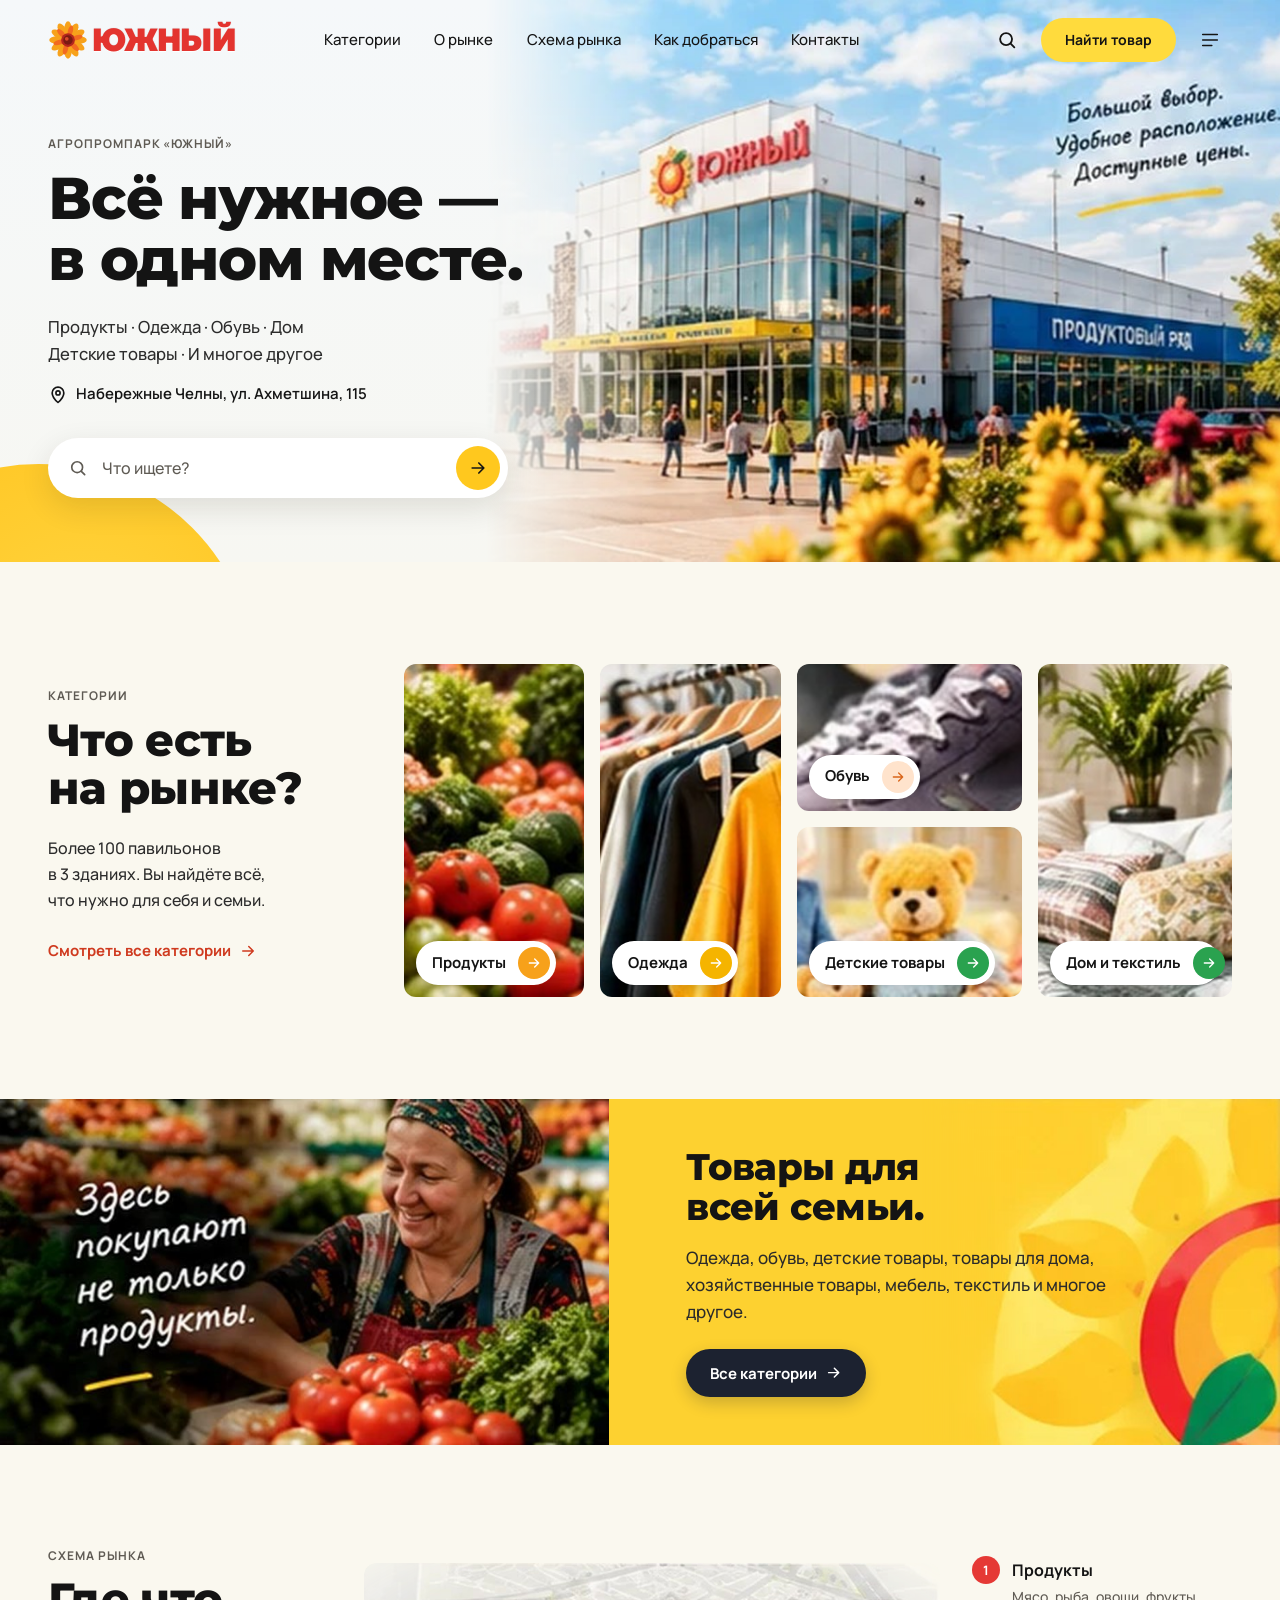
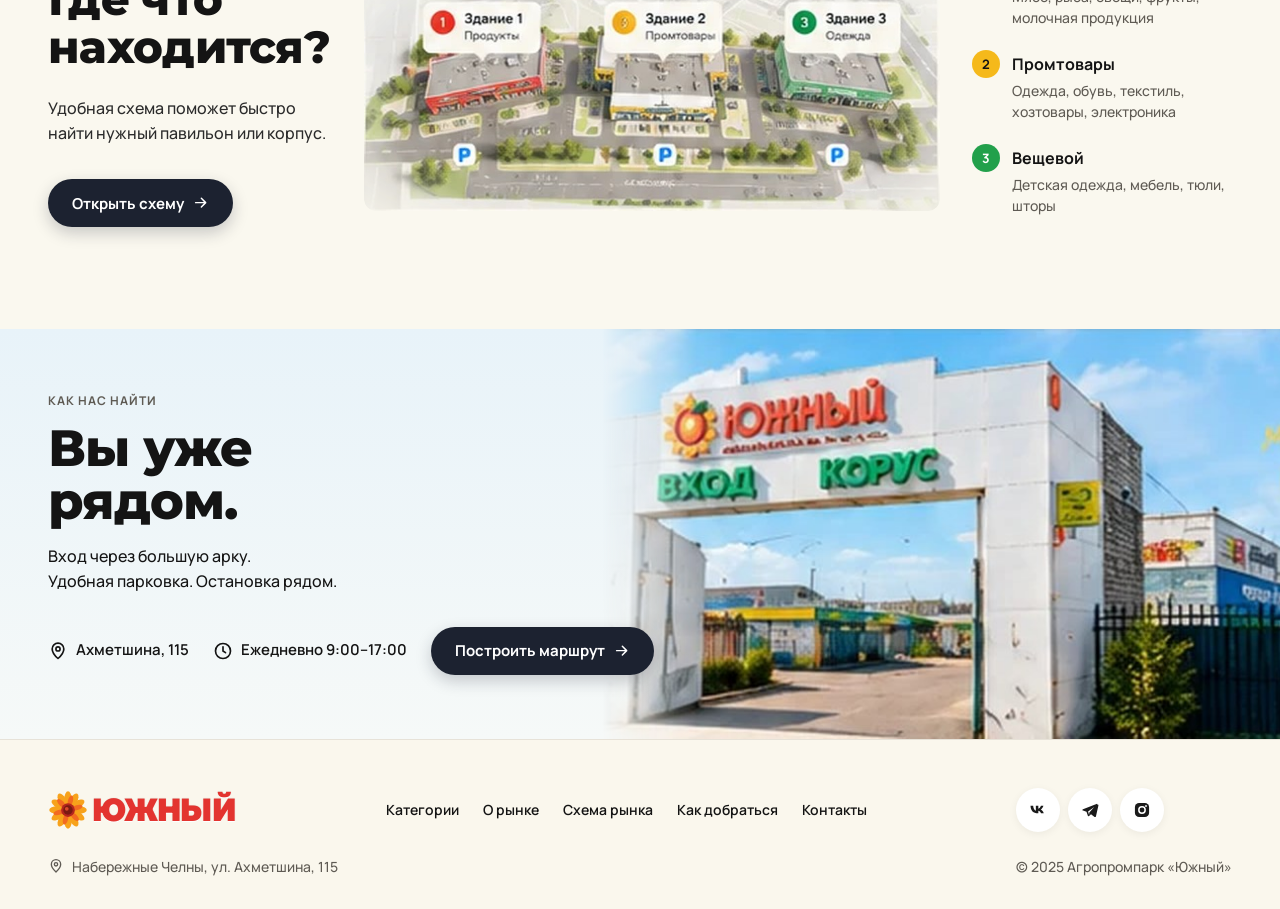
==== commit 42e0eda9: "UI/UX: единые отступы, читаемые шрифты, зоны нажатия, доступность - шкала отступов на сетке 8px (--s" ====
--- a/index.html
+++ b/index.html
@@ -154,7 +154,7 @@
         <img class="family__sun" src="assets/img/home/sunflower.jpg" alt="" aria-hidden="true">
         <div class="family__text">
           <h2 class="h-h2 family__title">Товары для<br>всей семьи.</h2>
-          <p>Одежда, обувь, детские товары,<br>товары для дома, хозяйственные товары, мебель,<br>текстиль и многое другое.</p>
+          <p>Одежда, обувь, детские товары, товары для дома, хозяйственные товары, мебель, текстиль и многое другое.</p>
           <a class="btn btn--dark btn--sm" href="#categories">Все категории <svg class="ic"><use href="#i-arrow"/></svg></a>
         </div>
       </div>
--- a/assets/css/style.css
+++ b/assets/css/style.css
@@ -5,7 +5,7 @@
 :root {
   --bg: #FAF8F3;
   --ink: #141414;
-  --muted: #6E6A63;
+  --muted: #5F5B54;
   --line: #E7E2D8;
   --orange: #F26A21;
   --orange-d: #E2561A;
@@ -21,6 +21,20 @@
   --container: 1240px;
   --gutter: 48px;
   --radius: 12px;
+
+  /* Шкала отступов (сетка 8px) */
+  --s-1: 4px;
+  --s-2: 8px;
+  --s-3: 12px;
+  --s-4: 16px;
+  --s-5: 24px;
+  --s-6: 32px;
+  --s-7: 48px;
+  --s-8: 64px;
+  /* Вертикальный ритм между секциями */
+  --section: clamp(64px, 8vw, 112px);
+  /* Минимальная зона нажатия */
+  --tap: 44px;
   --shadow: 0 6px 22px rgba(30, 24, 10, .10);
 }
 
@@ -28,7 +42,7 @@
 *::before,
 *::after { box-sizing: border-box; }
 
-html { scroll-behavior: smooth; overflow-x: hidden; }
+html { scroll-behavior: smooth; overflow-x: hidden; scroll-padding-top: 88px; }
 
 body {
   margin: 0;
@@ -52,6 +66,15 @@
 }
 
 .ic { width: 1.15em; height: 1.15em; flex: none; }
+
+/* Видимый фокус для навигации с клавиатуры */
+:focus-visible { outline: 3px solid var(--orange); outline-offset: 3px; border-radius: 6px; }
+.btn:focus-visible, .chips a:focus-visible { border-radius: 999px; }
+
+@media (prefers-reduced-motion: reduce) {
+  html { scroll-behavior: auto; }
+  *, *::before, *::after { transition: none !important; animation: none !important; }
+}
 .br-m { display: none; }
 
 /* ---------- Маски: рваные края и кисть ---------- */
@@ -91,15 +114,15 @@
   align-items: center;
   justify-content: center;
   gap: 10px;
-  height: 52px;
-  padding: 0 28px;
+  min-height: 52px;
+  padding: 0 var(--s-6);
   border-radius: 999px;
-  font: 700 15px/1 var(--f-body);
+  font: 700 16px/1 var(--f-body);
   white-space: nowrap;
   transition: transform .15s ease, box-shadow .15s ease, background .15s ease;
 }
 .btn:hover { transform: translateY(-1px); }
-.btn--sm { height: 38px; padding: 0 18px; font-size: 13px; gap: 8px; }
+.btn--sm { min-height: var(--tap); padding: 0 var(--s-5); font-size: 14px; gap: var(--s-2); }
 .btn--block { width: 100%; }
 .btn--orange { background: var(--orange); color: #fff; box-shadow: 0 6px 16px rgba(242, 106, 33, .28); }
 .btn--orange:hover { background: var(--orange-d); }
@@ -129,9 +152,9 @@
   background: rgba(250, 248, 243, .92);
   backdrop-filter: blur(10px);
 }
-.header__inner { display: flex; align-items: center; height: 76px; gap: 24px; }
-.nav { display: flex; gap: 52px; margin: 0 auto; font-size: 14px; font-weight: 500; }
-.nav a { position: relative; padding: 6px 0; transition: color .15s; }
+.header__inner { display: flex; align-items: center; height: 76px; gap: var(--s-5); }
+.nav { display: flex; gap: var(--s-7); margin: 0 auto; font-size: 15px; font-weight: 500; }
+.nav a { position: relative; padding: var(--s-3) 0; transition: color .15s; }
 .nav a:hover { color: var(--orange); }
 .nav a.is-active::before {
   content: "";
@@ -146,7 +169,7 @@
 .nav a.is-active::after {
   content: "";
   position: absolute;
-  left: 0; right: 0; bottom: -4px;
+  left: 0; right: 0; bottom: 4px;
   height: 2px;
   border-radius: 2px;
   background: var(--orange);
@@ -154,8 +177,8 @@
 .burger,
 .menu__close {
   display: none;
-  width: 40px; height: 40px;
-  padding: 8px;
+  width: var(--tap); height: var(--tap);
+  padding: 10px;
   border: 0;
   background: none;
   color: var(--ink);
@@ -164,21 +187,22 @@
 .burger svg, .menu__close svg { width: 100%; height: 100%; }
 
 /* ---------- Хлебные крошки ---------- */
-.crumbs { display: flex; align-items: center; gap: 10px; font-size: 13px; color: #2c2a26; }
+.crumbs { display: flex; align-items: center; gap: var(--s-2); font-size: 14px; color: var(--muted); }
+.crumbs a { color: var(--ink); padding: var(--s-2) 0; }
 .crumbs a { display: inline-flex; align-items: center; gap: 2px; }
 .crumbs svg { width: 14px; height: 14px; }
 
 /* ---------- Hero ---------- */
-.hero { position: relative; padding-top: 18px; }
+.hero { position: relative; padding-top: var(--s-4); }
 .hero__inner { position: relative; display: grid; grid-template-columns: 40% 1fr; align-items: start; }
-.hero__text { padding-top: 22px; position: relative; z-index: 2; }
+.hero__text { padding-top: var(--s-5); position: relative; z-index: 2; }
 .hero__title {
-  margin: 36px 0 34px;
+  margin: var(--s-6) 0 var(--s-5);
   font: 900 clamp(40px, 5.6vw, 82px)/.95 var(--f-head);
   text-transform: uppercase;
   letter-spacing: -.02em;
 }
-.hero__lead { font-size: clamp(16px, 1.45vw, 20px); line-height: 1.5; font-weight: 500; }
+.hero__lead { font-size: clamp(17px, 1.45vw, 20px); line-height: 1.55; font-weight: 500; max-width: 32ch; }
 .hero__media {
   position: relative;
   height: clamp(300px, 33vw, 460px);
@@ -217,7 +241,7 @@
 }
 
 /* ---------- Секции ---------- */
-.section { padding-top: 96px; }
+.section { padding-top: var(--section); }
 
 /* ---------- Категории ---------- */
 .cats__grid {
@@ -228,8 +252,8 @@
     "jeans   hoodies cap"
     "jeans   knit    cap"
     "pajamas knit    cap";
-  gap: 14px;
-  margin-top: 36px;
+  gap: var(--s-4);
+  margin-top: var(--s-6);
 }
 .card {
   position: relative;
@@ -257,15 +281,15 @@
 .card:hover img { transform: scale(1.04); }
 .card__body {
   position: absolute;
-  left: 22px; bottom: 18px; right: 70px;
-  display: flex; flex-direction: column; gap: 4px;
+  left: var(--s-5); bottom: var(--s-5); right: 72px;
+  display: flex; flex-direction: column; gap: var(--s-1);
 }
 .card__body b { font: 800 clamp(18px, 1.7vw, 22px)/1.1 var(--f-head); }
-.card__body small { font-size: 13px; font-weight: 600; opacity: .95; }
+.card__body small { font-size: 14px; font-weight: 600; opacity: .95; }
 .card__go {
   position: absolute;
-  right: 18px; bottom: 18px;
-  width: 36px; height: 36px;
+  right: var(--s-5); bottom: var(--s-5);
+  width: 40px; height: 40px;
   display: grid; place-items: center;
   border-radius: 50%;
   background: #fff;
@@ -283,45 +307,45 @@
 .card--cap img { object-position: center top; }
 
 /* ---------- Где нас искать ---------- */
-.where { padding-top: 84px; }
+.where { padding-top: var(--section); }
 .where__inner { display: grid; grid-template-columns: 40% 1fr; gap: 6%; align-items: center; }
 .kicker {
   display: inline-block;
-  padding: 4px 12px;
+  padding: 6px 14px;
   background: var(--yellow);
-  font: 600 italic 12px/1 var(--f-body);
+  font: 700 italic 13px/1 var(--f-body);
   transform: rotate(-3deg);
   -webkit-mask: var(--brush-3) center / 100% 100% no-repeat;
           mask: var(--brush-3) center / 100% 100% no-repeat;
 }
-.where__title { margin-top: 8px; font-size: clamp(30px, 3vw, 40px); }
+.where__title { margin-top: var(--s-3); font-size: clamp(30px, 3vw, 40px); }
 .where__place {
-  display: flex; align-items: center; gap: 10px;
-  margin-top: 14px;
+  display: flex; align-items: center; gap: var(--s-3);
+  margin-top: var(--s-4);
   font: 600 clamp(17px, 1.6vw, 21px)/1.3 var(--f-body);
 }
 .where__pin { display: none; }
-.steps { margin: 32px 0 30px; counter-reset: step; display: grid; gap: 18px; }
+.steps { margin: var(--s-6) 0; counter-reset: step; display: grid; gap: var(--s-5); }
 .steps li {
   position: relative;
-  padding-left: 46px;
+  padding-left: 48px;
   counter-increment: step;
-  display: flex; flex-direction: column; gap: 2px;
+  display: flex; flex-direction: column; gap: var(--s-1);
 }
 .steps li::before {
   content: counter(step);
   position: absolute;
   left: 0; top: 0;
-  width: 26px; height: 26px;
+  width: 28px; height: 28px;
   display: grid; place-items: center;
   border-radius: 50%;
   background: var(--orange);
   color: #fff;
-  font: 700 12px/1 var(--f-body);
-}
-.steps b { font-size: 14px; font-weight: 700; }
-.steps span { font-size: 13px; color: var(--muted); }
-.where .btn--ghost { height: 48px; font-size: 14px; padding: 0 44px; }
+  font: 700 13px/1 var(--f-body);
+}
+.steps b { font-size: 16px; font-weight: 700; line-height: 1.3; }
+.steps span { font-size: 15px; line-height: 1.45; color: var(--muted); }
+.where .btn--ghost { padding: 0 var(--s-7); }
 
 .where__media { position: relative; height: clamp(320px, 33vw, 460px); }
 .doodle {
@@ -338,7 +362,7 @@
 .near { display: none; }
 
 /* ---------- Можно примерить ---------- */
-.try { position: relative; margin-top: 70px; padding: 0; }
+.try { position: relative; margin-top: var(--section); padding: 0; }
 .try__band {
   position: absolute;
   left: 0; top: 50%;
@@ -347,38 +371,40 @@
   transform: translateY(-50%);
 }
 .try__band::before { inset: 0 -20px 0 -40px; }
-.try__inner { position: relative; display: grid; grid-template-columns: 1fr 44%; align-items: center; gap: 40px; }
+.try__inner { position: relative; display: grid; grid-template-columns: 1fr 44%; align-items: center; gap: var(--s-7); }
 .try__title { font-size: clamp(28px, 2.8vw, 38px); }
-.try__text { padding: 36px 0; }
-.try__text p { margin-top: 8px; font-size: 15px; font-weight: 600; line-height: 1.45; }
-.try__text .try__q { margin-top: 10px; font-weight: 700; }
-.try__btns { display: flex; gap: 14px; margin-top: 22px; }
-.try__btns .btn { height: 48px; font-size: 14px; padding: 0 26px; }
-.try__media { height: clamp(220px, 19vw, 260px); }
+.try__text { padding: var(--s-7) 0; }
+.try__text p { margin-top: var(--s-3); font-size: 17px; font-weight: 500; line-height: 1.55; }
+.try__text .try__q { margin-top: var(--s-3); font-weight: 700; }
+.try__btns { display: flex; flex-wrap: wrap; gap: var(--s-3); margin-top: var(--s-5); }
+.try__media { height: clamp(240px, 22vw, 300px); }
 .try__media-m { display: none; }
 
 /* ---------- Другие магазины (только мобильные) ---------- */
 .others { display: none; }
 
 /* ---------- Подвал ---------- */
-.footer { padding: 36px 0 40px; }
-.footer__inner { display: flex; align-items: center; gap: 36px; }
-.footer__info { font-size: 11px; color: var(--muted); max-width: 420px; }
+.footer { margin-top: var(--section); padding: var(--s-6) 0; border-top: 1px solid var(--line); }
+.footer__inner { display: flex; align-items: center; gap: var(--s-6); }
+.footer__info { font-size: 14px; line-height: 1.5; color: var(--muted); max-width: 420px; }
 .footer__slogan { display: none; }
-.footer__more { margin-left: auto; flex: none; display: flex; flex-direction: column; gap: 10px; }
-.more-link { display: inline-flex; align-items: center; gap: 8px; font-size: 12px; font-weight: 600; }
-.chips { display: flex; flex-wrap: wrap; gap: 10px; }
+.footer__more { margin-left: auto; flex: none; display: flex; flex-direction: column; gap: var(--s-3); }
+.more-link { display: inline-flex; align-items: center; gap: var(--s-2); min-height: var(--tap); font-size: 15px; font-weight: 700; }
+.chips { display: flex; flex-wrap: wrap; gap: var(--s-2); }
 .chips a {
-  padding: 8px 18px;
+  display: inline-flex;
+  align-items: center;
+  min-height: var(--tap);
+  padding: 0 var(--s-4);
   border: 1px solid var(--line);
   border-radius: 999px;
   background: #fff;
-  font-size: 12px;
+  font-size: 14px;
   font-weight: 600;
   transition: border-color .15s, color .15s;
 }
 .chips a:hover { border-color: var(--orange); color: var(--orange); }
-.chips--sm a { padding: 6px 16px; font-size: 11px; }
+.chips--sm a { min-height: 40px; font-size: 13px; }
 
 /* ---------- Мобильное меню ---------- */
 .menu {
@@ -386,7 +412,7 @@
   inset: 0;
   z-index: 100;
   background: var(--bg);
-  padding: 20px 20px 0;
+  padding: var(--s-3) var(--gutter) 0;
   display: flex;
   flex-direction: column;
   overflow-y: auto;
@@ -394,12 +420,13 @@
 .menu[hidden] { display: none; }
 .menu__top { display: flex; align-items: center; justify-content: space-between; }
 .menu__close { display: block; }
-.menu__list { margin-top: 36px; display: flex; flex-direction: column; }
+.menu__list { margin-top: var(--s-5); display: flex; flex-direction: column; }
 .menu__list a {
   display: flex; align-items: center; justify-content: space-between;
-  padding: 11px 0;
-  font-size: 15px;
-  font-weight: 500;
+  min-height: 56px;
+  border-bottom: 1px solid var(--line);
+  font-size: 18px;
+  font-weight: 600;
 }
 .menu__list a svg { width: 16px; height: 16px; }
 .menu__list a.is-active { color: var(--orange); }
@@ -415,15 +442,15 @@
 .brush-pill {
   display: inline-flex; align-items: center; gap: 8px;
   align-self: flex-start;
-  margin-top: 28px;
-  padding: 14px 26px;
+  margin-top: var(--s-6);
+  padding: var(--s-4) var(--s-6);
   background: var(--yellow);
-  font-size: 13px; font-weight: 700;
+  font-size: 16px; font-weight: 700;
   transform: rotate(-2deg);
   -webkit-mask: var(--brush-3) center / 100% 100% no-repeat;
           mask: var(--brush-3) center / 100% 100% no-repeat;
 }
-.menu__photo { position: relative; margin: auto -20px 0; padding-top: 40px; height: 290px; flex: none; }
+.menu__photo { position: relative; margin: auto calc(-1 * var(--gutter)) 0; padding-top: var(--s-7); height: 290px; flex: none; }
 .menu__photo img { height: 100%; }
 .menu__note {
   position: absolute;
@@ -442,7 +469,7 @@
    ========================================================== */
 @media (max-width: 1100px) {
   :root { --gutter: 32px; }
-  .nav { gap: 28px; }
+  .nav { gap: var(--s-6); }
   .cats__grid { grid-template-rows: 200px 80px 130px; }
 }
 
@@ -450,35 +477,35 @@
    Мобильная версия
    ========================================================== */
 @media (max-width: 767px) {
-  :root { --gutter: 18px; }
-
-  body { font-size: 15px; }
+  :root { --gutter: 20px; --section: 64px; }
+
+  body { font-size: 16px; }
   .br-m { display: inline; }
   .br-d { display: none; }
 
-  .h2 { font-size: 28px; }
-
-  .header__inner { height: 60px; gap: 10px; }
+  .h2 { font-size: 28px; line-height: 1.15; }
+
+  .header__inner { height: 64px; gap: var(--s-2); }
   .nav { display: none; }
-  .header__cta { margin-left: auto; height: 30px; padding: 0 14px; font-size: 11px; }
-  .burger { display: block; margin-right: -8px; }
-  .logo__sun { width: 24px; height: 24px; }
-  .logo__text { font-size: 18px; }
+  .header__cta { margin-left: auto; min-height: 40px; padding: 0 var(--s-4); font-size: 13px; }
+  .burger { display: block; margin-right: -10px; }
+  .logo__sun { width: 26px; height: 26px; }
+  .logo__text { font-size: 20px; }
   .logo--lg .logo__sun { width: 34px; height: 34px; }
   .logo--lg .logo__text { font-size: 26px; }
 
   /* Hero */
-  .hero { padding-top: 4px; }
+  .hero { padding-top: 0; }
   .hero__inner { grid-template-columns: 1fr; }
-  .hero__text { padding-top: 14px; }
-  .hero__title { margin: 30px 0 22px; font-size: clamp(40px, 12.4vw, 54px); }
-  .hero__lead { font-size: 15px; }
+  .hero__text { padding-top: var(--s-2); }
+  .hero__title { margin: var(--s-5) 0 var(--s-4); font-size: clamp(40px, 12.4vw, 54px); }
+  .hero__lead { font-size: 17px; }
   .hero__media {
-    margin: 28px calc(-1 * var(--gutter) + 4px) 0;
+    margin: var(--s-6) calc(-1 * var(--gutter)) 0;
     height: 92vw;
     max-height: 460px;
   }
-  .tag--hero { top: auto; bottom: 34px; left: 16px; font-size: 11px; padding: 9px 16px; transform: rotate(-12deg); }
+  .tag--hero { top: auto; bottom: var(--s-6); left: var(--s-4); font-size: 13px; padding: 10px 18px; transform: rotate(-10deg); }
   .splash--hero {
     left: auto; right: 0; bottom: auto;
     top: 255px;
@@ -488,7 +515,7 @@
   .hero__media::after {
     content: "";
     position: absolute;
-    right: -6px; bottom: -14px;
+    right: 0; bottom: -14px;
     width: 70px; height: 40px;
     background: var(--yellow);
     -webkit-mask: var(--brush-2) center / 100% 100% no-repeat;
@@ -497,81 +524,77 @@
   }
 
   /* Категории */
-  .section { padding-top: 56px; }
   .cats__grid {
     grid-template-columns: 1fr;
     grid-template-rows: none;
     grid-template-areas: none;
-    gap: 10px;
-    margin-top: 18px;
+    gap: var(--s-3);
+    margin-top: var(--s-5);
   }
   .card,
-  .card--cap { grid-area: auto; margin-top: 0; height: 26vw; min-height: 96px; max-height: 150px; border-radius: 8px; -webkit-mask: none; mask: none; }
+  .card--cap { grid-area: auto; margin-top: 0; height: 32vw; min-height: 120px; max-height: 170px; border-radius: var(--radius); -webkit-mask: none; mask: none; }
   .card--jeans { order: 1; }
   .card--hoodies { order: 2; }
   .card--knit { order: 3; }
   .card--pajamas { order: 4; }
-  .card--cap { order: 5; height: 30vw; }
+  .card--cap { order: 5; height: 40vw; }
   .card--cap img { object-position: center 18%; }
-  .card__body { left: 12px; bottom: 10px; gap: 1px; }
-  .card__body b { font-size: 15px; }
-  .card__body small { font-size: 10px; }
-  .card__go { right: 10px; bottom: 50%; transform: translateY(50%); width: 28px; height: 28px; }
-  .card__go svg { width: 15px; height: 15px; }
+  .card__body { left: var(--s-4); bottom: var(--s-4); right: 64px; gap: 2px; }
+  .card__body b { font-size: 18px; }
+  .card__body small { font-size: 13px; }
+  .card__go { right: var(--s-4); bottom: 50%; transform: translateY(50%); width: var(--tap); height: var(--tap); }
+  .card__go svg { width: 18px; height: 18px; }
 
   /* Где нас искать */
-  .where { padding-top: 56px; }
   .where__inner { grid-template-columns: 1fr; gap: 0; }
   .kicker { display: none; }
   .where__title { margin-top: 0; font-size: 34px; line-height: 1.05; max-width: 6em; }
-  .where__place { margin-top: 16px; font-size: 14px; font-weight: 700; gap: 12px; }
+  .where__place { margin-top: var(--s-4); font-size: 17px; font-weight: 700; gap: var(--s-3); }
   .where__pin {
     display: grid; place-items: center;
-    width: 24px; height: 24px;
+    width: 28px; height: 28px;
     border-radius: 50%;
     background: var(--orange);
     color: #fff;
   }
-  .where__pin svg { width: 14px; height: 14px; }
-  .steps { margin: 22px 0 22px; gap: 16px; }
-  .steps li { padding-left: 34px; }
-  .steps li::before { background: var(--yellow); color: #fff; width: 22px; height: 22px; font-size: 10px; }
-  .steps b { font-size: 12px; }
-  .steps span { font-size: 11px; max-width: 220px; }
-  .where .btn--ghost { align-self: center; display: flex; width: fit-content; margin: 0 auto; height: 40px; font-size: 12px; padding: 0 28px; }
-  .where__media { margin: 36px calc(-1 * var(--gutter) + 8px) 0; height: 64vw; max-height: 380px; }
+  .where__pin svg { width: 16px; height: 16px; }
+  .steps { margin: var(--s-5) 0; gap: var(--s-4); }
+  .steps li { padding-left: 44px; }
+  /* тёмная цифра на жёлтом — белая не читается */
+  .steps li::before { background: var(--yellow); color: var(--ink); }
+  .steps b { font-size: 16px; }
+  .steps span { font-size: 15px; }
+  .where .btn--ghost { display: flex; width: 100%; padding: 0 var(--s-5); }
+  .where__media { margin: var(--s-6) calc(-1 * var(--gutter)) 0; height: 64vw; max-height: 380px; }
   .doodle { display: none; }
 
   /* Вы уже рядом */
-  .near { display: block; padding: 0 0 10px; }
+  .near { display: block; }
   .near__card {
     position: relative;
     margin: -12px 0 0;
-    padding: 34px 28px 40px;
-  }
-  .near__card::before { inset: 0 -6px; }
-  .near__title { font: 900 36px/1.02 var(--f-head); letter-spacing: -.01em; }
-  .near__card p { margin-top: 18px; font-size: 13px; font-weight: 600; line-height: 1.5; }
-  .near__info { margin: 26px 0 26px; display: grid; gap: 14px; font-size: 14px; font-weight: 600; }
-  .near__info li { display: flex; align-items: center; gap: 14px; }
-  .near__info svg { width: 20px; height: 20px; }
-  .near__card .btn { height: 44px; font-size: 13px; }
-  .near__more { padding: 22px var(--gutter) 10px; }
-  .near__more .more-link { font-size: 13px; line-height: 1.45; }
-  .near__more .chips { margin-top: 16px; gap: 12px 10px; }
-  .near__more .chips a { font-size: 11px; padding: 9px 16px; }
+    padding: var(--s-7) var(--gutter);
+  }
+  .near__card::before { inset: 0; }
+  .near__title { font: 900 36px/1.05 var(--f-head); letter-spacing: -.01em; }
+  .near__card p { margin-top: var(--s-4); font-size: 16px; font-weight: 500; line-height: 1.55; }
+  .near__info { margin: var(--s-5) 0; display: grid; gap: var(--s-3); font-size: 16px; font-weight: 600; }
+  .near__info li { display: flex; align-items: center; gap: var(--s-3); }
+  .near__info svg { width: 22px; height: 22px; flex: none; }
+  .near__more { padding: var(--s-6) var(--gutter) 0; }
+  .near__more .more-link { font-size: 16px; line-height: 1.4; }
+  .near__more .chips { margin-top: var(--s-3); }
 
   /* Можно примерить */
-  .try { margin-top: 40px; padding: 0; }
   .try__band { display: none; }
-  .try__inner { grid-template-columns: 1fr; gap: 0; padding: 0 8px; }
+  .try__inner { grid-template-columns: 1fr; gap: 0; }
   .try__media { display: none; }
-  .try__media-m { display: block; height: 62vw; max-height: 360px; position: relative; z-index: 1; }
+  .try__media-m { display: block; height: 70vw; max-height: 400px; position: relative; z-index: 1; margin: 0 calc(-1 * var(--gutter)); }
   .try__text {
     position: relative;
     isolation: isolate;
-    margin-top: -26px;
-    padding: 44px 20px 30px;
+    margin: -24px calc(-1 * var(--gutter)) 0;
+    padding: var(--s-7) var(--gutter);
   }
   .try__text::before {
     content: "";
@@ -582,36 +605,35 @@
     -webkit-mask: var(--brush-1) center / 100% 100% no-repeat;
             mask: var(--brush-1) center / 100% 100% no-repeat;
   }
-  .try__title { font-size: 30px; max-width: 6.5em; line-height: 1.05; }
-  .try__text { padding: 36px 0; }
-.try__text p { font-size: 12.5px; line-height: 1.5; margin-top: 14px; font-weight: 500; }
-  .try__text .try__q { margin-top: 0; font-weight: 500; }
-  .try__btns { flex-direction: column; gap: 10px; margin-top: 16px; }
-  .try__btns .btn { height: 36px; font-size: 11px; }
+  .try__title { font-size: 32px; max-width: 6.5em; line-height: 1.05; }
+  .try__text p { font-size: 16px; margin-top: var(--s-3); }
+  .try__btns { flex-direction: column; gap: var(--s-3); margin-top: var(--s-5); }
+  .try__btns .btn { width: 100%; }
 
   /* Другие магазины */
-  .others { display: block; margin-top: 56px; }
-  .others__top { height: 30vw; max-height: 180px; margin: 0 auto; width: calc(100% - 16px); }
+  .others { display: block; margin-top: var(--section); }
+  .others__top { height: 36vw; max-height: 200px; }
   .others__body { padding: 0 var(--gutter); }
-  .others__title { margin-top: 30px; font-size: 26px; line-height: 1.05; }
-  .others__body > p { margin-top: 12px; font-size: 12px; line-height: 1.45; }
-  .others__grid { display: grid; grid-template-columns: 1fr 1fr; gap: 10px; margin-top: 18px; }
-  .mini { position: relative; height: 24vw; max-height: 150px; border-radius: 8px; overflow: hidden; }
+  .others__title { margin-top: var(--s-6); font-size: 28px; line-height: 1.1; }
+  .others__body > p { margin-top: var(--s-3); font-size: 16px; line-height: 1.5; }
+  .others__grid { display: grid; grid-template-columns: 1fr 1fr; gap: var(--s-3); margin-top: var(--s-5); }
+  .mini { position: relative; height: 36vw; min-height: 128px; max-height: 190px; border-radius: var(--radius); overflow: hidden; }
   .mini img { width: 100%; height: 100%; object-fit: cover; }
   .mini span {
     position: absolute;
-    left: 8px; right: 8px; bottom: 8px;
-    display: flex; align-items: center; justify-content: space-between;
-    padding: 6px 10px;
+    left: var(--s-2); right: var(--s-2); bottom: var(--s-2);
+    display: flex; align-items: center; justify-content: space-between; gap: var(--s-1);
+    min-height: 36px;
+    padding: 0 var(--s-3);
     border-radius: 999px;
     background: #fff;
-    font-size: 8.5px; font-weight: 700;
+    font-size: 13px; font-weight: 700; line-height: 1.15;
     box-shadow: 0 2px 8px rgba(0,0,0,.15);
   }
-  .mini span svg { width: 11px; height: 11px; }
+  .mini span svg { width: 14px; height: 14px; flex: none; }
 
   /* Подвал */
-  .footer { position: relative; isolation: isolate; margin: 40px 0 0; padding: 50px 0 54px; }
+  .footer { position: relative; isolation: isolate; margin-top: var(--section); padding: var(--s-8) 0; border-top: 0; }
   .footer::before {
     content: "";
     position: absolute;
@@ -621,8 +643,8 @@
     -webkit-mask: var(--brush-2) center / 100% 100% no-repeat;
             mask: var(--brush-2) center / 100% 100% no-repeat;
   }
-  .footer__inner { flex-direction: column; gap: 16px; text-align: center; }
-  .footer__info { order: 3; font-size: 10px; color: #4a4434; }
-  .footer__slogan { display: block; font-size: 12px; font-weight: 600; }
+  .footer__inner { flex-direction: column; gap: var(--s-3); text-align: center; }
+  .footer__info { order: 3; font-size: 14px; color: #4a4434; }
+  .footer__slogan { display: block; font-size: 16px; font-weight: 700; }
   .footer__more { display: none; }
 }
--- a/assets/css/home.css
+++ b/assets/css/home.css
@@ -1,13 +1,13 @@
 /* ==========================================================
    Южный — Главная страница
+   Отступы — из шкалы --s-* (сетка 8px), секции — через --section.
    ========================================================== */
 
 .home {
   --yellow-h: #FDD130;
   --amber: #FFC522;
   --dark: #1C2230;
-  --link: #E8452C;
-  --sky: #EEF5FA;
+  --link: #CF3A1F;
   background: #FAF8EF;
 }
 
@@ -16,14 +16,14 @@
 .m-only { display: none !important; }
 
 .kicker-caps {
-  font: 700 11px/1.2 var(--f-body);
-  letter-spacing: .06em;
+  font: 700 12px/1.3 var(--f-body);
+  letter-spacing: .08em;
   text-transform: uppercase;
-  color: #3a3a3a;
+  color: var(--muted);
 }
 .h-h2 {
-  margin-top: 10px;
-  font: 800 clamp(30px, 3.5vw, 46px)/1.06 var(--f-head);
+  margin-top: var(--s-3);
+  font: 800 clamp(30px, 3.5vw, 46px)/1.08 var(--f-head);
   letter-spacing: -.015em;
 }
 
@@ -31,7 +31,7 @@
 .btn--yellow:hover { background: #FFD21A; }
 .btn--dark { background: var(--dark); color: #fff; box-shadow: 0 6px 16px rgba(28, 34, 48, .22); }
 .btn--dark:hover { background: #000; }
-.btn--dark.btn--sm { height: 44px; padding: 0 26px; font-size: 13px; }
+.btn--dark.btn--sm { min-height: 48px; padding: 0 var(--s-5); font-size: 15px; }
 
 /* ---------- Шапка ---------- */
 .header--home {
@@ -40,19 +40,19 @@
   background: transparent;
   backdrop-filter: none;
 }
-.header--home .header__inner { height: 72px; }
-.header--home .nav { gap: clamp(20px, 3vw, 44px); font-size: 12.5px; margin: 0 auto 0 clamp(24px, 6vw, 110px); }
-.header__tools { display: flex; align-items: center; gap: 22px; }
-.header__tools .btn--sm { height: 36px; padding: 0 22px; font-size: 12px; }
-.icon-btn { display: grid; place-items: center; width: 32px; height: 32px; color: var(--ink); }
+.header--home .header__inner { height: 80px; }
+.header--home .nav { gap: clamp(20px, 2.6vw, 40px); font-size: 15px; margin: 0 auto 0 clamp(24px, 5vw, 88px); }
+.header__tools { display: flex; align-items: center; gap: var(--s-3); }
+.header__tools .btn--sm { padding: 0 var(--s-5); }
+.icon-btn { display: grid; place-items: center; width: var(--tap); height: var(--tap); border-radius: 50%; color: var(--ink); transition: background .15s; }
+.icon-btn:hover { background: rgba(255, 255, 255, .6); }
 .icon-btn svg { width: 22px; height: 22px; }
-.icon-btn--muted { color: #9A9A9A; }
 
 /* ---------- Hero ---------- */
 .h-hero {
   position: relative;
-  min-height: clamp(460px, 39vw, 560px);
-  padding: 116px 0 46px;
+  min-height: clamp(520px, 42vw, 620px);
+  padding: 136px 0 var(--s-8);
   background: linear-gradient(180deg, #F5F8FA 0%, #F7F7F2 100%);
   overflow: hidden;
   isolation: isolate;
@@ -71,35 +71,37 @@
 .h-hero__sun {
   position: absolute;
   left: -14%;
-  bottom: -56%;
+  bottom: -60%;
   width: 34%;
   aspect-ratio: 1;
   border-radius: 50%;
   background: radial-gradient(circle at 60% 40%, #FFD43D 0, var(--amber) 70%);
   z-index: -1;
 }
+.h-hero__inner { max-width: calc(var(--container) + var(--gutter) * 2); }
 .h-hero__title {
-  margin: 14px 0 26px;
-  font: 800 clamp(38px, 4.6vw, 62px)/1.02 var(--f-head);
+  margin: var(--s-4) 0 var(--s-5);
+  font: 800 clamp(38px, 4.6vw, 62px)/1.04 var(--f-head);
   letter-spacing: -.02em;
 }
-.h-hero__lead { font-size: clamp(15px, 1.25vw, 17px); line-height: 1.5; color: #2b2b2b; }
-.addr { display: flex; align-items: center; gap: 10px; margin-top: 14px; font-size: 13px; font-weight: 600; }
-.addr svg { width: 18px; height: 18px; flex: none; }
+.h-hero__lead { font-size: clamp(16px, 1.3vw, 18px); line-height: 1.6; color: #2b2b2b; }
+.addr { display: flex; align-items: center; gap: var(--s-2); margin-top: var(--s-4); font-size: 15px; font-weight: 600; }
+.addr svg { width: 20px; height: 20px; flex: none; }
 
 .search {
   position: relative;
   display: flex;
   align-items: center;
-  width: min(450px, 100%);
-  height: 58px;
-  margin-top: 26px;
-  padding: 0 8px 0 50px;
+  width: min(460px, 100%);
+  height: 60px;
+  margin-top: var(--s-6);
+  padding: 0 var(--s-2) 0 52px;
   border-radius: 999px;
   background: #fff;
   box-shadow: 0 10px 30px rgba(40, 30, 0, .12);
 }
-.search__ic { position: absolute; left: 20px; width: 20px; height: 20px; }
+.search:focus-within { outline: 3px solid var(--orange); outline-offset: 2px; }
+.search__ic { position: absolute; left: 20px; width: 20px; height: 20px; color: var(--muted); }
 .search input {
   flex: 1;
   min-width: 0;
@@ -107,48 +109,52 @@
   border: 0;
   outline: 0;
   background: none;
-  font: 500 14px var(--f-body);
+  font: 500 16px var(--f-body);  /* 16px — iOS не зумит поле при фокусе */
   color: var(--ink);
 }
-.search input::placeholder { color: #555; }
+.search input::placeholder { color: var(--muted); }
 .search button {
-  width: 42px; height: 42px;
+  width: var(--tap); height: var(--tap);
   display: grid; place-items: center;
   border: 0;
   border-radius: 50%;
   background: #FFC81E;
   color: var(--ink);
   cursor: pointer;
-}
+  transition: background .15s;
+}
+.search button:hover { background: #FFB800; }
 .search button svg { width: 20px; height: 20px; }
 
 /* ---------- Категории ---------- */
-.h-cats { padding: 34px 0 34px; }
-.h-cats__inner { display: grid; grid-template-columns: 24% 1fr; gap: 4%; align-items: center; }
-.h-cats__lead { margin-top: 26px; font-size: 13.5px; line-height: 1.6; }
+.h-cats { padding: var(--section) 0; }
+.h-cats__inner { display: grid; grid-template-columns: 26% 1fr; gap: var(--s-7); align-items: center; }
+.h-cats__lead { margin-top: var(--s-5); font-size: 16px; line-height: 1.6; color: #2b2b2b; }
 .link-red {
-  display: inline-flex; align-items: center; gap: 10px;
-  margin-top: 26px;
+  display: inline-flex; align-items: center; gap: var(--s-2);
+  min-height: var(--tap);
+  margin-top: var(--s-4);
   color: var(--link);
-  font-size: 13px; font-weight: 700;
-}
-.link-red svg { width: 16px; height: 16px; }
+  font-size: 15px; font-weight: 700;
+}
+.link-red:hover { text-decoration: underline; text-underline-offset: 4px; }
+.link-red svg { width: 18px; height: 18px; }
 .link-all { display: none; }
 
 .h-cats__grid {
   display: grid;
-  grid-template-columns: 138fr 138fr 174fr 120fr;
+  grid-template-columns: 136fr 136fr 170fr 146fr;
   grid-template-rows: 93fr 108fr;
   grid-template-areas:
     "food clothes shoes home"
     "food clothes kids  home";
-  gap: 12px;
-  height: clamp(260px, 23.5vw, 320px);
+  gap: var(--s-4);
+  height: clamp(300px, 26vw, 360px);
 }
 .hc {
   position: relative;
   overflow: hidden;
-  border-radius: 12px;
+  border-radius: var(--radius);
   background: #ddd;
 }
 .hc img { width: 100%; height: 100%; object-fit: cover; transition: transform .5s ease; }
@@ -159,29 +165,31 @@
 .hc--kids { grid-area: kids; }
 .hc--home { grid-area: home; }
 .hc--tech { display: none; }
-.hc--shoes .pill { top: 50%; bottom: auto; transform: translateY(-50%); }
 
 .pill {
   position: absolute;
-  left: 9px; bottom: 9px;
-  display: inline-flex; align-items: center; gap: 16px;
-  padding: 7px 7px 7px 16px;
+  left: var(--s-3); bottom: var(--s-3);
+  display: inline-flex; align-items: center; gap: var(--s-3);
+  max-width: calc(100% - var(--s-5));
+  min-height: 44px;
+  padding: 0 6px 0 var(--s-4);
   border-radius: 999px;
   background: #fff;
-  font-size: 13px; font-weight: 700;
+  font-size: 15px; font-weight: 700;
   white-space: nowrap;
   box-shadow: 0 4px 14px rgba(0,0,0,.14);
 }
 .pill__go {
-  width: 26px; height: 26px;
+  width: 32px; height: 32px;
   display: grid; place-items: center;
+  flex: none;
   border-radius: 50%;
   color: #fff;
 }
-.pill__go svg { width: 14px; height: 14px; }
+.pill__go svg { width: 16px; height: 16px; }
 .pill__go--orange { background: #F7A11A; }
-.pill__go--amber { background: #FBC02D; }
-.pill__go--peach { background: #fff; color: #F28B3C; }
+.pill__go--amber { background: #F5B400; }
+.pill__go--peach { background: #FFE3CC; color: #D9661B; }
 .pill__go--green { background: #2AA24F; }
 .pill__go--blue { background: #CFE7F8; color: #2D7CC2; }
 
@@ -189,9 +197,9 @@
 .family {
   display: grid;
   grid-template-columns: 47.6% 1fr;
-  height: clamp(250px, 22.3vw, 310px);
-}
-.family__photo img { width: 100%; height: 100%; object-fit: cover; }
+  min-height: clamp(300px, 26vw, 380px);
+}
+.family__photo img { width: 100%; height: 100%; object-fit: cover; object-position: left center; }
 .family__body {
   position: relative;
   overflow: hidden;
@@ -207,48 +215,47 @@
   -webkit-mask-image: linear-gradient(90deg, transparent 0, #000 30%);
           mask-image: linear-gradient(90deg, transparent 0, #000 30%);
 }
-.family__text { position: relative; padding-left: 7.5%; }
-.family__title { margin: 0; font-size: clamp(24px, 2.7vw, 36px); }
-.family__text p { margin: 16px 0 22px; font-size: 13px; line-height: 1.55; color: #2a2a2a; }
-.family .btn--dark.btn--sm { height: 40px; padding: 0 22px; font-size: 12px; }
+.family__text { position: relative; padding: var(--s-7) var(--s-7) var(--s-7) clamp(32px, 6vw, 80px); max-width: 620px; }
+.family__title { margin: 0; font-size: clamp(28px, 2.9vw, 40px); }
+.family__text p { max-width: 40ch; margin: var(--s-4) 0 var(--s-5); font-size: 17px; line-height: 1.6; color: #2a2a2a; }
 
 .promo-m { display: none; }
 
 /* ---------- Схема ---------- */
-.h-map { padding: 30px 0; }
-.h-map__inner { display: grid; grid-template-columns: 22% 1fr 22%; gap: 3%; align-items: center; }
-.h-map__lead { margin: 22px 0 26px; font-size: 13px; line-height: 1.55; }
+.h-map { padding: var(--section) 0; }
+.h-map__inner { display: grid; grid-template-columns: 24% 1fr 22%; gap: var(--s-6); align-items: center; }
+.h-map__lead { margin: var(--s-5) 0 var(--s-6); font-size: 16px; line-height: 1.6; color: #2b2b2b; }
 .h-map__img { position: relative; }
 .h-map__img img {
   width: 100%;
-  border-radius: 10px;
+  border-radius: var(--radius);
   -webkit-mask-image: radial-gradient(ellipse 72% 80% at 50% 50%, #000 70%, transparent 100%);
           mask-image: radial-gradient(ellipse 72% 80% at 50% 50%, #000 70%, transparent 100%);
 }
 .h-map__btn-m { display: none; }
-.legend { display: grid; gap: 26px; }
-.legend li { position: relative; padding-left: 32px; display: flex; flex-direction: column; gap: 3px; }
-.legend b { font-size: 13px; font-weight: 700; }
-.legend span { font-size: 11.5px; line-height: 1.45; color: #4a4a4a; }
+.legend { display: grid; gap: var(--s-5); }
+.legend li { position: relative; padding-left: 40px; display: flex; flex-direction: column; gap: var(--s-1); }
+.legend b { font-size: 16px; font-weight: 700; }
+.legend span { font-size: 14px; line-height: 1.5; color: var(--muted); }
 .legend__n {
   position: absolute;
-  left: 0; top: -1px;
-  width: 20px; height: 20px;
+  left: 0; top: -2px;
+  width: 28px; height: 28px;
   display: grid; place-items: center;
   border-radius: 50%;
   color: #fff;
-  font: 700 11px/1 var(--f-body);
+  font: 700 13px/1 var(--f-body);
   font-style: normal;
 }
 .legend__n--red { background: #E53935; }
-.legend__n--yellow { background: #F5B91B; }
+.legend__n--yellow { background: #F5B91B; color: var(--ink); }
 .legend__n--green { background: #22A04B; }
 
 /* ---------- Вы уже рядом ---------- */
 .h-near {
   position: relative;
-  min-height: clamp(270px, 23vw, 320px);
-  padding: 40px 0;
+  min-height: clamp(340px, 30vw, 420px);
+  padding: var(--s-8) 0;
   background: linear-gradient(180deg, #E8F3F9 0%, #F6F9F8 100%);
   overflow: hidden;
   isolation: isolate;
@@ -261,43 +268,70 @@
   width: 53%;
   height: 100%;
   object-fit: cover;
+  object-position: 15% center;
   z-index: -1;
   -webkit-mask-image: linear-gradient(90deg, transparent 0, #000 14%);
           mask-image: linear-gradient(90deg, transparent 0, #000 14%);
 }
 .h-near__photo-m { display: none; }
-.h-near__title { margin-top: 12px; font: 800 clamp(34px, 4vw, 52px)/1 var(--f-head); letter-spacing: -.02em; }
-.h-near__lead { margin-top: 14px; font-size: 13px; line-height: 1.55; }
 .h-near__inner { display: flex; flex-direction: column; align-items: flex-start; }
-.h-near__info { display: flex; gap: 34px; margin-top: 22px; font-size: 12px; font-weight: 600; }
-.h-near__info li { display: flex; align-items: center; gap: 10px; }
-.h-near__info svg { width: 18px; height: 18px; }
-.h-near__row { display: flex; align-items: center; gap: 24px; margin-top: 22px; }
-.h-near__row .h-near__info { margin-top: 0; }
+.h-near__inner > * { max-width: 46%; }
+.h-near__title { margin-top: var(--s-3); font: 800 clamp(34px, 4vw, 52px)/1.04 var(--f-head); letter-spacing: -.02em; }
+.h-near__lead { margin-top: var(--s-4); font-size: 16px; line-height: 1.6; }
+.h-near__row { display: flex; flex-wrap: wrap; align-items: center; gap: var(--s-5); margin-top: var(--s-6); max-width: none; }
+.h-near__info { display: flex; flex-wrap: wrap; gap: var(--s-3) var(--s-5); font-size: 15px; font-weight: 600; }
+.h-near__info li { display: flex; align-items: center; gap: var(--s-2); }
+.h-near__info svg { width: 20px; height: 20px; flex: none; }
 
 /* ---------- Подвал ---------- */
-.h-footer { padding: 26px 0; background: #FAF7ED; }
-.h-footer__inner { display: flex; align-items: center; gap: 28px; font-size: 11px; white-space: nowrap; }
-.h-footer__nav { display: flex; gap: 22px; margin-left: 12px; }
+.h-footer { padding: var(--s-7) 0 var(--s-6); background: #FAF7ED; border-top: 1px solid var(--line); }
+.h-footer__inner {
+  display: grid;
+  grid-template-columns: auto 1fr auto;
+  grid-template-areas:
+    "logo nav  social"
+    "addr addr copy";
+  align-items: center;
+  gap: var(--s-5) var(--s-6);
+  font-size: 14px;
+}
+.h-footer .logo { grid-area: logo; }
+.h-footer__nav { grid-area: nav; display: flex; flex-wrap: wrap; justify-content: center; gap: 0 var(--s-5); }
+.h-footer__nav a { display: inline-flex; align-items: center; min-height: var(--tap); font-weight: 600; }
 .h-footer__nav a:hover { color: var(--orange); }
-.h-footer__addr { display: flex; align-items: center; gap: 6px; margin-left: auto; color: #333; }
-.h-footer__addr svg { width: 14px; height: 14px; }
-.socials { display: flex; gap: 14px; }
-.socials a { width: 22px; height: 22px; display: grid; place-items: center; color: #1a1a1a; }
-.socials svg { width: 18px; height: 18px; }
-.h-footer__copy { color: #555; }
+.h-footer__addr { grid-area: addr; display: flex; align-items: center; gap: var(--s-2); color: var(--muted); }
+.h-footer__addr svg { width: 16px; height: 16px; flex: none; }
+.socials { grid-area: social; display: flex; gap: var(--s-2); }
+.socials a { width: var(--tap); height: var(--tap); display: grid; place-items: center; border-radius: 50%; background: #fff; color: #1a1a1a; box-shadow: 0 2px 8px rgba(0,0,0,.06); transition: color .15s; }
+.socials a:hover { color: var(--orange); }
+.socials svg { width: 20px; height: 20px; }
+.h-footer__copy { grid-area: copy; color: var(--muted); text-align: right; }
 
 /* ==========================================================
    Планшет
    ========================================================== */
 @media (max-width: 1100px) {
-  .header--home .nav { margin-left: 24px; }
+  .header--home .nav { margin-left: var(--s-5); gap: var(--s-5); }
   .header__tools .btn--sm { display: none; }
-  .h-cats__inner { grid-template-columns: 1fr; gap: 24px; }
+  .h-cats__inner { grid-template-columns: 1fr; gap: var(--s-5); }
   .h-map__inner { grid-template-columns: 1fr 1.6fr; }
   .legend { grid-column: 1 / -1; grid-template-columns: repeat(3, 1fr); }
-  .h-footer__inner { flex-wrap: wrap; gap: 16px 30px; }
-  .h-footer__addr { margin-left: 0; }
+  .h-near__inner > * { max-width: 60%; }
+  .h-footer__inner {
+    grid-template-columns: 1fr auto;
+    grid-template-areas:
+      "logo social"
+      "nav  nav"
+      "addr copy";
+  }
+  .h-footer__nav { justify-content: flex-start; }
+}
+
+@media (max-width: 960px) {
+  .header--home .nav { display: none; }
+  .header--home .header__tools { margin-left: auto; }
+  .header--home .burger { display: block; }
+  .header__tools .icon-btn--muted { display: none; }
 }
 
 /* ==========================================================
@@ -308,63 +342,71 @@
   .m-only { display: inline !important; }
   img.m-only { display: block !important; }
 
-  .header--home { position: sticky; background: #fff; backdrop-filter: none; box-shadow: 0 1px 0 rgba(0,0,0,.04); }
-  .header--home .header__inner { height: 60px; }
+  .header--home { position: sticky; background: #fff; box-shadow: 0 1px 0 rgba(0,0,0,.06); }
+  .header--home .header__inner { height: 64px; }
   .header__tools { display: none; }
   .header--home .burger { margin-left: auto; }
   .header--home .logo--lg .logo__sun { width: 30px; height: 30px; }
   .header--home .logo--lg .logo__text { font-size: 22px; }
 
-  .kicker-caps { font-size: 9.5px; }
-  .h-h2 { font-size: 27px; margin-top: 6px; }
+  .h-h2 { font-size: 28px; margin-top: var(--s-2); }
 
   /* Hero */
-  .h-hero { min-height: 0; padding: 26px 0 150px; background: linear-gradient(180deg, #DDEBF6 0%, #F4F7F6 60%); }
+  .h-hero { min-height: 0; padding: var(--s-6) 0 160px; background: linear-gradient(180deg, #DDEBF6 0%, #F4F7F6 60%); }
   .h-hero__photo {
     width: 100%;
     top: auto;
-    height: 62%;
+    height: 58%;
     object-position: 30% 100%;
     -webkit-mask-image: linear-gradient(180deg, transparent 0, #000 55%);
             mask-image: linear-gradient(180deg, transparent 0, #000 55%);
   }
   .h-hero__sun { width: 46%; left: -26%; bottom: -14%; }
-  .h-hero__title { margin: 10px 0 12px; font-size: 30px; }
+  .h-hero__title { margin: var(--s-3) 0 var(--s-4); font-size: 32px; }
   .h-hero__lead { display: none; }
-  .addr { margin-top: 0; font-size: 11px; }
-  .search { height: 50px; margin-top: 22px; padding-left: 44px; }
-  .search__ic { left: 16px; width: 18px; height: 18px; }
-  .search input { font-size: 13px; }
-  .search button { width: 34px; height: 34px; }
+  .addr { margin-top: 0; font-size: 15px; align-items: flex-start; }
+  .addr svg { margin-top: 2px; }
+  .search { height: 56px; margin-top: var(--s-5); padding-left: 48px; }
+  .search__ic { left: 18px; }
 
   /* Категории */
-  .h-cats { padding: 30px 0 20px; }
-  .h-cats__inner { gap: 16px; }
-  .h-cats__text { display: grid; grid-template-columns: 1fr auto; align-items: end; }
+  .h-cats { padding: var(--section) 0 0; }
+  .h-cats__inner { gap: var(--s-5); }
+  .h-cats__text { display: grid; grid-template-columns: 1fr auto; align-items: end; column-gap: var(--s-3); }
   .h-cats__text .kicker-caps, .h-cats__text .h-h2 { grid-column: 1; }
   .h-cats__lead, .link-red { display: none; }
   .link-all {
-    display: inline-flex; align-items: center; gap: 8px;
+    display: inline-flex; align-items: center; gap: var(--s-1);
     grid-column: 2; grid-row: 2;
-    padding-bottom: 6px;
-    font-size: 11px; font-weight: 600;
-  }
-  .link-all svg { width: 14px; height: 14px; }
+    min-height: var(--tap);
+    font-size: 15px; font-weight: 700;
+    color: var(--link);
+  }
+  .link-all svg { width: 16px; height: 16px; }
   .h-cats__grid {
     grid-template-columns: 1fr 1fr;
     grid-template-rows: none;
     grid-template-areas: none;
-    grid-auto-rows: 28vw;
+    grid-auto-rows: clamp(128px, 36vw, 200px);
     height: auto;
-    gap: 12px;
-  }
-  .hc, .hc--tech { display: block; grid-area: auto; border-radius: 10px; }
+    gap: var(--s-3);
+  }
+  .hc, .hc--tech { display: block; grid-area: auto; }
   .hc--food { order: 1; } .hc--clothes { order: 2; } .hc--shoes { order: 3; }
   .hc--kids { order: 4; } .hc--home { order: 5; } .hc--tech { order: 6; }
-  .hc--shoes .pill { top: auto; bottom: 7px; transform: none; }
-  .pill { left: 7px; bottom: 7px; gap: 10px; padding: 5px 5px 5px 12px; font-size: 10px; }
-  .pill__go { width: 20px; height: 20px; }
-  .pill__go svg { width: 11px; height: 11px; }
+  .pill {
+    left: var(--s-2); right: var(--s-2); bottom: var(--s-2);
+    justify-content: space-between;
+    max-width: none;
+    min-height: 40px;
+    gap: var(--s-1);
+    padding: 0 4px 0 var(--s-3);
+    font-size: 14px;
+    white-space: normal;
+    line-height: 1.15;
+  }
+  .pill__go { width: 30px; height: 30px; }
+  .pill__go svg { width: 15px; height: 15px; }
 
   /* Семья → плашка */
   .family { display: none; }
@@ -372,48 +414,52 @@
     display: grid;
     grid-template-columns: 38% 1fr;
     align-items: stretch;
-    margin: 20px var(--gutter) 0;
-    height: 150px;
-  }
-  .promo-m img { width: calc(100% + 30px); height: 100%; object-fit: cover; border-radius: 12px 0 0 12px; }
+    margin: var(--s-6) var(--gutter) 0;
+    min-height: 160px;
+  }
+  .promo-m img { width: calc(100% + 24px); height: 100%; object-fit: cover; border-radius: var(--radius) 0 0 var(--radius); }
   .promo-m__card {
     position: relative;
     z-index: 1;
     display: flex; flex-direction: column; justify-content: center;
-    padding: 0 22px;
-    border-radius: 14px;
+    padding: var(--s-5) var(--s-7) var(--s-5) var(--s-5);
+    border-radius: 16px;
     background: var(--yellow-h);
     box-shadow: 0 8px 20px rgba(160, 120, 0, .18);
   }
-  .promo-m__card b { font: 800 15px/1.3 var(--f-head); }
-  .promo-m__card svg { position: absolute; right: 18px; bottom: 16px; width: 16px; height: 16px; }
+  .promo-m__card b { font: 800 18px/1.25 var(--f-head); }
+  .promo-m__card svg { position: absolute; right: var(--s-4); bottom: var(--s-4); width: 20px; height: 20px; }
 
   /* Схема */
-  .h-map { padding: 40px 0 10px; }
-  .h-map__inner { grid-template-columns: 1fr; gap: 14px; }
+  .h-map { padding: var(--section) 0 0; }
+  .h-map__inner { grid-template-columns: 1fr; gap: var(--s-4); }
   .h-map__text .kicker-caps, .h-map__lead, .h-map__btn-d, .legend { display: none; }
-  .h-map__img img { -webkit-mask-image: none; mask-image: none; border-radius: 12px; }
-  .h-map__btn-m { display: inline-flex; position: absolute; right: 4px; bottom: -10px; height: 38px !important; font-size: 11px !important; padding: 0 20px !important; }
+  .h-map__img { padding-bottom: var(--s-6); }
+  .h-map__img img { -webkit-mask-image: none; mask-image: none; }
+  .h-map__btn-m { display: inline-flex; position: absolute; right: var(--s-3); bottom: 0; }
 
   /* Как добраться */
-  .h-near { display: block; min-height: 0; padding: 44px 0 20px; background: none; }
+  .h-near { display: block; min-height: 0; padding: var(--section) 0 0; background: none; }
+  .h-near__inner > * { max-width: none; }
   .h-near__photo, .h-near .kicker-caps, .h-near__lead { display: none; }
-  .h-near__title { margin: 0; font-size: 27px; }
-  .h-near__photo-m { display: block; width: 100%; margin-top: 14px; border-radius: 12px; }
-  .h-near__info { flex-direction: column; gap: 8px; font-size: 11.5px; }
-  .h-near__info svg { width: 16px; height: 16px; }
-  .h-near__row { flex-direction: column; align-items: flex-start; gap: 18px; margin-top: 14px; }
-  .h-near__btn {
-    background: #FFC81E; color: var(--ink);
-    height: 38px !important; font-size: 11.5px !important; padding: 0 30px !important;
-    box-shadow: 0 6px 14px rgba(255, 190, 0, .3);
-  }
+  .h-near__title { margin: 0; font-size: 28px; }
+  .h-near__photo-m { display: block; width: 100%; margin-top: var(--s-4); border-radius: var(--radius); }
+  .h-near__row { flex-direction: column; align-items: stretch; gap: var(--s-5); margin-top: var(--s-4); width: 100%; }
+  .h-near__info { flex-direction: column; gap: var(--s-3); font-size: 16px; }
+  .h-near__btn { width: 100%; background: #FFC81E; color: var(--ink); box-shadow: 0 6px 14px rgba(255, 190, 0, .3); }
+  .h-near__btn:hover { background: #FFB800; }
 
   /* Подвал */
-  .h-footer { padding: 26px 0 30px; }
-  .h-footer__inner { display: grid; grid-template-columns: 1fr auto; gap: 12px; }
+  .h-footer { margin-top: var(--section); padding: var(--s-6) 0; }
+  .h-footer__inner {
+    grid-template-columns: 1fr auto;
+    grid-template-areas:
+      "logo social"
+      "copy copy";
+    gap: var(--s-4);
+  }
   .h-footer__nav, .h-footer__addr { display: none; }
-  .h-footer .logo--lg .logo__sun { width: 28px; height: 28px; }
-  .h-footer .logo--lg .logo__text { font-size: 20px; }
-  .h-footer__copy { grid-column: 1 / -1; font-size: 9.5px; }
-}
+  .h-footer .logo--lg .logo__sun { width: 30px; height: 30px; }
+  .h-footer .logo--lg .logo__text { font-size: 22px; }
+  .h-footer__copy { text-align: left; font-size: 13px; }
+}
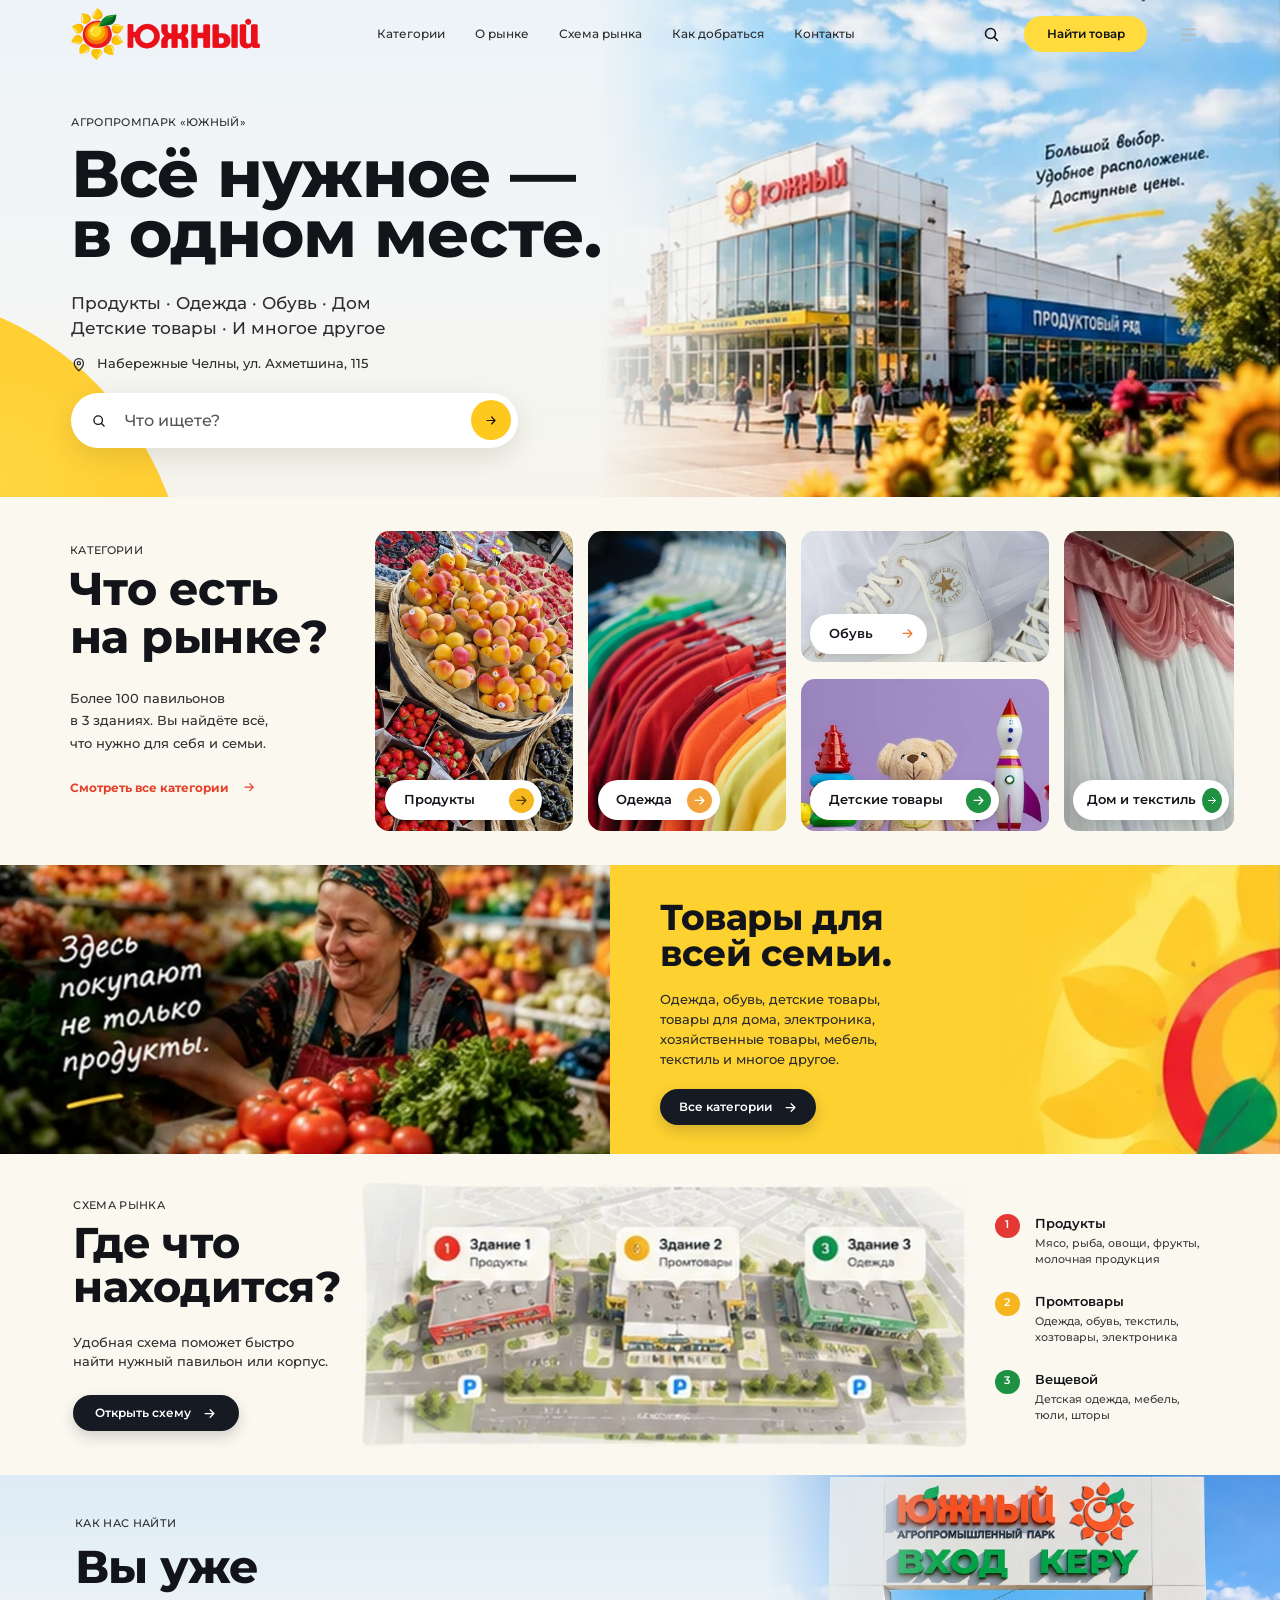
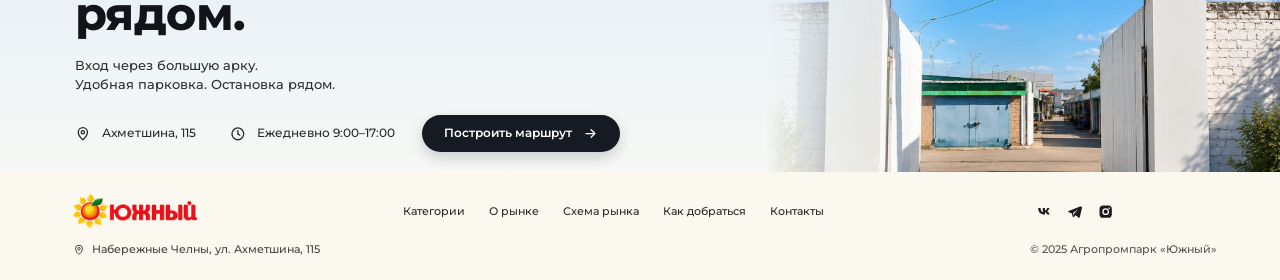
==== commit 6818f12d: "Главная: вёрстка по размерам макета, Montserrat, реальные фото и логотип - все размеры сняты с макет" ====
--- a/index.html
+++ b/index.html
@@ -5,46 +5,17 @@
   <meta name="viewport" content="width=device-width, initial-scale=1">
   <title>Агропромпарк «Южный» — всё нужное в одном месте</title>
   <meta name="description" content="Агропромпарк «Южный»: продукты, одежда, обувь, товары для дома и детей. Набережные Челны, ул. Ахметшина, 115. Ежедневно 9:00–17:00.">
+  <link rel="icon" type="image/png" href="assets/img/favicon.png">
+  <link rel="apple-touch-icon" href="assets/img/favicon.png">
   <link rel="preconnect" href="https://fonts.googleapis.com">
   <link rel="preconnect" href="https://fonts.gstatic.com" crossorigin>
-  <link href="https://fonts.googleapis.com/css2?family=Caveat:wght@500;700&family=Manrope:wght@400;500;600;700;800&family=Montserrat:wght@700;800;900&display=swap" rel="stylesheet">
-  <link rel="stylesheet" href="assets/css/masks.css">
-  <link rel="stylesheet" href="assets/css/style.css">
+  <link href="https://fonts.googleapis.com/css2?family=Montserrat:wght@400..900&display=swap" rel="stylesheet">
   <link rel="stylesheet" href="assets/css/home.css">
 </head>
 <body class="home">
 
   <svg width="0" height="0" style="position:absolute" aria-hidden="true">
     <defs>
-      <symbol id="sun" viewBox="0 0 64 64">
-        <g transform="translate(32 32)">
-          <g fill="#F7A21B">
-            <ellipse rx="6" ry="13" transform="rotate(0) translate(0 -17)"/>
-            <ellipse rx="6" ry="13" transform="rotate(30) translate(0 -17)"/>
-            <ellipse rx="6" ry="13" transform="rotate(60) translate(0 -17)"/>
-            <ellipse rx="6" ry="13" transform="rotate(90) translate(0 -17)"/>
-            <ellipse rx="6" ry="13" transform="rotate(120) translate(0 -17)"/>
-            <ellipse rx="6" ry="13" transform="rotate(150) translate(0 -17)"/>
-            <ellipse rx="6" ry="13" transform="rotate(180) translate(0 -17)"/>
-            <ellipse rx="6" ry="13" transform="rotate(210) translate(0 -17)"/>
-            <ellipse rx="6" ry="13" transform="rotate(240) translate(0 -17)"/>
-            <ellipse rx="6" ry="13" transform="rotate(270) translate(0 -17)"/>
-            <ellipse rx="6" ry="13" transform="rotate(300) translate(0 -17)"/>
-            <ellipse rx="6" ry="13" transform="rotate(330) translate(0 -17)"/>
-          </g>
-          <g fill="#F26A21">
-            <ellipse rx="4" ry="9" transform="rotate(15) translate(0 -15)"/>
-            <ellipse rx="4" ry="9" transform="rotate(75) translate(0 -15)"/>
-            <ellipse rx="4" ry="9" transform="rotate(135) translate(0 -15)"/>
-            <ellipse rx="4" ry="9" transform="rotate(195) translate(0 -15)"/>
-            <ellipse rx="4" ry="9" transform="rotate(255) translate(0 -15)"/>
-            <ellipse rx="4" ry="9" transform="rotate(315) translate(0 -15)"/>
-          </g>
-          <circle r="11" fill="#B3261E"/>
-          <circle r="7.5" fill="#7A1A12"/>
-          <circle r="3" cx="-2" cy="-2" fill="#D94A2B"/>
-        </g>
-      </symbol>
       <symbol id="i-arrow" viewBox="0 0 24 24"><path d="M5 12h14M13 6l6 6-6 6" fill="none" stroke="currentColor" stroke-width="2" stroke-linecap="round" stroke-linejoin="round"/></symbol>
       <symbol id="i-chev" viewBox="0 0 24 24"><path d="M9 6l6 6-6 6" fill="none" stroke="currentColor" stroke-width="2.4" stroke-linecap="round" stroke-linejoin="round"/></symbol>
       <symbol id="i-chev-l" viewBox="0 0 24 24"><path d="M15 6l-6 6 6 6" fill="none" stroke="currentColor" stroke-width="2.2" stroke-linecap="round" stroke-linejoin="round"/></symbol>
@@ -66,34 +37,10 @@
     </defs>
   </svg>
 
-  <!-- ===== Шапка ===== -->
-  <header class="header header--home">
-    <div class="container header__inner">
-      <a class="logo logo--lg" href="index.html" aria-label="Южный — на главную">
-        <svg class="logo__sun"><use href="#sun"/></svg><span class="logo__text">ЮЖНЫЙ</span>
-      </a>
-      <nav class="nav" aria-label="Основное меню">
-        <a href="#categories">Категории</a>
-        <a href="#about">О рынке</a>
-        <a href="#map">Схема рынка</a>
-        <a href="#route">Как добраться</a>
-        <a href="#contacts">Контакты</a>
-      </nav>
-      <div class="header__tools">
-        <a class="icon-btn" href="#search" aria-label="Поиск"><svg><use href="#i-search"/></svg></a>
-        <a class="btn btn--yellow btn--sm" href="#search">Найти товар</a>
-        <a class="icon-btn icon-btn--muted" href="#categories" aria-label="Все категории"><svg><use href="#i-grid"/></svg></a>
-      </div>
-      <button class="burger" type="button" aria-label="Открыть меню" aria-controls="menu" aria-expanded="false" data-menu-open>
-        <svg><use href="#i-menu"/></svg>
-      </button>
-    </div>
-  </header>
-
-  <!-- ===== Мобильное меню ===== -->
+  <!-- ===== Мобильное меню (вне .page, чтобы fixed работал от окна) ===== -->
   <div class="menu" id="menu" hidden>
     <div class="menu__top">
-      <a class="logo logo--lg" href="index.html"><svg class="logo__sun"><use href="#sun"/></svg><span class="logo__text">ЮЖНЫЙ</span></a>
+      <a class="logo" href="index.html"><img src="assets/img/logo.png" alt="Южный" width="1194" height="329"></a>
       <button class="menu__close" type="button" aria-label="Закрыть меню" data-menu-close><svg><use href="#i-close"/></svg></button>
     </div>
     <nav class="menu__list">
@@ -103,130 +50,154 @@
       <a href="#route" data-menu-close>Как добраться <svg><use href="#i-chev"/></svg></a>
       <a href="#contacts" data-menu-close>Контакты <svg><use href="#i-chev"/></svg></a>
     </nav>
-    <a class="menu__route brush-pill" href="#route" data-menu-close><svg class="ic"><use href="#i-route"/></svg> Как добраться <svg class="ic"><use href="#i-arrow"/></svg></a>
+    <a class="btn btn--yellow menu__cta" href="#search" data-menu-close>Найти товар <svg class="ic"><use href="#i-arrow"/></svg></a>
   </div>
 
-  <main>
-    <!-- ===== Первый экран ===== -->
-    <section class="h-hero" id="search">
-      <img class="h-hero__photo" src="assets/img/home/hero.jpg" alt="Здание агропромпарка «Южный» с подсолнухами у входа">
-      <span class="h-hero__sun" aria-hidden="true"></span>
-      <div class="container h-hero__inner">
-        <p class="kicker-caps">Агропромпарк «Южный»</p>
-        <h1 class="h-hero__title">Всё нужное —<br>в одном месте.</h1>
-        <p class="h-hero__lead">Продукты · Одежда · Обувь · Дом<br>Детские товары · И многое другое</p>
-        <p class="addr"><svg><use href="#i-pin"/></svg>Набережные Челны, ул. Ахметшина, 115</p>
-        <form class="search" role="search" action="#categories">
-          <svg class="search__ic"><use href="#i-search"/></svg>
-          <input type="search" name="q" placeholder="Что ищете?" aria-label="Что ищете?">
-          <button type="submit" aria-label="Найти"><svg><use href="#i-arrow"/></svg></button>
-        </form>
+  <div class="page">
+
+    <!-- ===== Шапка ===== -->
+    <header class="hdr">
+      <div class="frame hdr__in">
+        <a class="logo" href="index.html" aria-label="Южный — на главную">
+          <img src="assets/img/logo.png" alt="Южный" width="1194" height="329">
+        </a>
+        <nav class="hdr__nav" aria-label="Основное меню">
+          <a href="#categories">Категории</a>
+          <a href="#about">О рынке</a>
+          <a href="#map">Схема рынка</a>
+          <a href="#route">Как добраться</a>
+          <a href="#contacts">Контакты</a>
+        </nav>
+        <a class="hdr__search" href="#search" aria-label="Поиск"><svg><use href="#i-search"/></svg></a>
+        <a class="btn btn--yellow hdr__find" href="#search">Найти товар</a>
+        <button class="hdr__burger" type="button" aria-label="Открыть меню" aria-controls="menu" aria-expanded="false" data-menu-open>
+          <svg class="i-grid"><use href="#i-grid"/></svg><svg class="i-menu"><use href="#i-menu"/></svg>
+        </button>
       </div>
-    </section>
-
-    <!-- ===== Категории ===== -->
-    <section class="h-cats" id="categories">
-      <div class="container h-cats__inner">
-        <div class="h-cats__text">
-          <p class="kicker-caps">Категории</p>
-          <h2 class="h-h2">Что есть<br>на рынке?</h2>
-          <p class="h-cats__lead">Более 100 павильонов<br>в 3 зданиях. Вы найдёте всё,<br>что нужно для себя и семьи.</p>
-          <a class="link-red" href="#categories">Смотреть все категории <svg><use href="#i-arrow"/></svg></a>
-          <a class="link-all" href="#categories">Все категории <svg><use href="#i-arrow"/></svg></a>
-        </div>
-        <div class="h-cats__grid">
-          <a class="hc hc--food" href="#"><img src="assets/img/home/cat-food.jpg" alt=""><span class="pill">Продукты <i class="pill__go pill__go--orange"><svg><use href="#i-arrow"/></svg></i></span></a>
-          <a class="hc hc--clothes" href="odezhda.html"><img src="assets/img/home/cat-clothes.jpg" alt=""><span class="pill">Одежда <i class="pill__go pill__go--amber"><svg><use href="#i-arrow"/></svg></i></span></a>
-          <a class="hc hc--shoes" href="#"><img src="assets/img/home/cat-shoes.jpg" alt=""><span class="pill">Обувь <i class="pill__go pill__go--peach"><svg><use href="#i-arrow"/></svg></i></span></a>
-          <a class="hc hc--kids" href="#"><img src="assets/img/home/cat-kids.jpg" alt=""><span class="pill">Детские товары <i class="pill__go pill__go--green"><svg><use href="#i-arrow"/></svg></i></span></a>
-          <a class="hc hc--home" href="#"><img src="assets/img/home/cat-home.jpg" alt=""><span class="pill">Дом и текстиль <i class="pill__go pill__go--green"><svg><use href="#i-arrow"/></svg></i></span></a>
-          <a class="hc hc--tech" href="#"><img src="assets/img/home/cat-tech.jpg" alt=""><span class="pill">Электроника <i class="pill__go pill__go--blue"><svg><use href="#i-arrow"/></svg></i></span></a>
-        </div>
+    </header>
+
+    <main>
+      <!-- ===== Первый экран ===== -->
+      <section class="hero" id="search">
+        <div class="frame hero__in">
+          <picture>
+            <source media="(max-width: 1023px)" srcset="assets/img/home/hero-m.jpg">
+            <img class="hero__photo" src="assets/img/home/hero.jpg" alt="Здание агропромпарка «Южный» с подсолнухами у входа">
+          </picture>
+          <span class="hero__sun" aria-hidden="true"></span>
+          <div class="hero__text">
+            <p class="kicker">Агропромпарк «Южный»</p>
+            <h1 class="hero__title">Всё нужное —<br>в&nbsp;одном месте.</h1>
+            <p class="hero__lead">Продукты · Одежда · Обувь · Дом<br>Детские товары · И многое другое</p>
+            <p class="addr"><svg><use href="#i-pin"/></svg>Набережные Челны, ул. Ахметшина, 115</p>
+            <form class="search" role="search" action="#categories">
+              <svg class="search__ic"><use href="#i-search"/></svg>
+              <input type="search" name="q" placeholder="Что ищете?" aria-label="Что ищете?">
+              <button type="submit" aria-label="Найти"><svg><use href="#i-arrow"/></svg></button>
+            </form>
+          </div>
+        </div>
+      </section>
+
+      <!-- ===== Категории ===== -->
+      <section class="cats" id="categories">
+        <div class="frame cats__in">
+          <div class="cats__text">
+            <p class="kicker">Категории</p>
+            <h2 class="h2 cats__title">Что есть<br>на рынке?</h2>
+            <p class="cats__lead">Более 100 павильонов<br>в 3 зданиях. Вы найдёте всё,<br>что нужно для себя и семьи.</p>
+            <a class="cats__more d-only" href="#categories">Смотреть все категории <svg><use href="#i-arrow"/></svg></a>
+            <a class="cats__all m-only" href="#categories">Все категории <svg><use href="#i-arrow"/></svg></a>
+          </div>
+          <div class="cats__grid">
+            <a class="cc cc--food" href="#"><img src="assets/img/home/cat-food.jpg" alt="" loading="lazy"><span class="pill">Продукты <i class="pill__go go--amber"><svg><use href="#i-arrow"/></svg></i></span></a>
+            <a class="cc cc--clothes" href="odezhda.html"><img src="assets/img/home/cat-clothes.jpg" alt="" loading="lazy"><span class="pill">Одежда <i class="pill__go go--orange"><svg><use href="#i-arrow"/></svg></i></span></a>
+            <a class="cc cc--shoes" href="#"><img src="assets/img/home/cat-shoes.jpg" alt="" loading="lazy"><span class="pill">Обувь <i class="pill__go go--plain"><svg><use href="#i-arrow"/></svg></i></span></a>
+            <a class="cc cc--kids" href="#"><img src="assets/img/home/cat-kids.jpg" alt="" loading="lazy"><span class="pill">Детские товары <i class="pill__go go--green"><svg><use href="#i-arrow"/></svg></i></span></a>
+            <a class="cc cc--home" href="#"><img src="assets/img/home/cat-home.jpg" alt="" loading="lazy"><span class="pill">Дом и текстиль <i class="pill__go go--green"><svg><use href="#i-arrow"/></svg></i></span></a>
+            <a class="cc cc--tech m-only" href="#"><img src="assets/img/home/cat-tech.jpg" alt="" loading="lazy"><span class="pill">Электроника <i class="pill__go go--blue"><svg><use href="#i-arrow"/></svg></i></span></a>
+          </div>
+        </div>
+      </section>
+
+      <!-- ===== Товары для всей семьи ===== -->
+      <section class="family" id="about">
+        <div class="frame family__in">
+          <a class="family__photo" href="#categories">
+            <img src="assets/img/home/family.jpg" alt="Продавщица овощей на рынке «Южный». Здесь покупают не только продукты." loading="lazy">
+          </a>
+          <div class="family__body">
+            <img class="family__deco" src="assets/img/home/sunflower.jpg" alt="" aria-hidden="true" loading="lazy">
+            <h2 class="h2 family__title">Товары для<br>всей семьи.</h2>
+            <p class="family__lead">Одежда, обувь, детские товары, товары для дома, электроника, хозяйственные товары, мебель, текстиль и многое другое.</p>
+            <a class="btn btn--dark family__btn" href="#categories">Все категории <svg class="ic"><use href="#i-arrow"/></svg></a>
+          </div>
+          <a class="family__card" href="#categories">Здесь покупают<br>не только<br>продукты.<svg><use href="#i-arrow"/></svg></a>
+        </div>
+      </section>
+
+      <!-- ===== Схема рынка ===== -->
+      <section class="map" id="map">
+        <div class="frame map__in">
+          <div class="map__text">
+            <p class="kicker">Схема рынка</p>
+            <h2 class="h2 map__title"><span class="d-only">Где что<br>находится?</span><span class="m-only">Схема рынка</span></h2>
+            <p class="map__lead">Удобная схема поможет быстро<br>найти нужный павильон или корпус.</p>
+            <a class="btn btn--dark map__btn d-only" href="assets/img/plan.jpg" target="_blank">Открыть схему <svg class="ic"><use href="#i-arrow"/></svg></a>
+          </div>
+          <div class="map__img">
+            <img src="assets/img/home/map.jpg" alt="Схема рынка: здание 1 — продукты, здание 2 — промтовары, здание 3 — одежда" loading="lazy">
+            <a class="btn btn--dark map__btn m-only" href="assets/img/plan.jpg" target="_blank">Открыть схему <svg class="ic"><use href="#i-arrow"/></svg></a>
+          </div>
+          <ol class="legend">
+            <li><i class="legend__n n--red">1</i><b>Продукты</b><span>Мясо, рыба, овощи, фрукты,<br>молочная продукция</span></li>
+            <li><i class="legend__n n--yellow">2</i><b>Промтовары</b><span>Одежда, обувь, текстиль,<br>хозтовары, электроника</span></li>
+            <li><i class="legend__n n--green">3</i><b>Вещевой</b><span>Детская одежда, мебель,<br>тюли, шторы</span></li>
+          </ol>
+        </div>
+      </section>
+
+      <!-- ===== Как добраться ===== -->
+      <section class="near" id="route">
+        <div class="frame near__in">
+          <img class="near__photo" src="assets/img/entrance.jpg" alt="Белая арка «Южный» — вход на территорию рынка" loading="lazy">
+          <div class="near__text">
+            <p class="kicker">Как нас найти</p>
+            <h2 class="h2 near__title"><span class="d-only">Вы уже<br>рядом.</span><span class="m-only">Как добраться?</span></h2>
+            <p class="near__lead">Вход через большую арку.<br>Удобная парковка. Остановка рядом.</p>
+            <div class="near__row">
+              <ul class="near__info">
+                <li><svg><use href="#i-pin"/></svg>Ахметшина, 115</li>
+                <li><svg><use href="#i-clock"/></svg>Ежедневно 9:00–17:00</li>
+              </ul>
+              <a class="btn btn--dark near__btn" href="https://yandex.ru/maps/?text=%D0%9D%D0%B0%D0%B1%D0%B5%D1%80%D0%B5%D0%B6%D0%BD%D1%8B%D0%B5%20%D0%A7%D0%B5%D0%BB%D0%BD%D1%8B%2C%20%D0%90%D1%85%D0%BC%D0%B5%D1%82%D1%88%D0%B8%D0%BD%D0%B0%2C%20115" target="_blank" rel="noopener">Построить маршрут <svg class="ic"><use href="#i-arrow"/></svg></a>
+            </div>
+          </div>
+        </div>
+      </section>
+    </main>
+
+    <!-- ===== Подвал ===== -->
+    <footer class="ftr" id="contacts">
+      <div class="frame ftr__in">
+        <a class="logo" href="index.html"><img src="assets/img/logo.png" alt="Южный" width="1194" height="329"></a>
+        <nav class="ftr__nav" aria-label="Меню в подвале">
+          <a href="#categories">Категории</a>
+          <a href="#about">О рынке</a>
+          <a href="#map">Схема рынка</a>
+          <a href="#route">Как добраться</a>
+          <a href="#contacts">Контакты</a>
+        </nav>
+        <p class="ftr__addr"><svg><use href="#i-pin"/></svg>Набережные Челны, ул. Ахметшина, 115</p>
+        <div class="ftr__soc">
+          <a href="#" aria-label="ВКонтакте"><svg><use href="#i-vk"/></svg></a>
+          <a href="#" aria-label="Telegram"><svg><use href="#i-tg"/></svg></a>
+          <a href="#" aria-label="Instagram"><svg><use href="#i-ig"/></svg></a>
+        </div>
+        <p class="ftr__copy">© 2025 Агропромпарк «Южный»</p>
       </div>
-    </section>
-
-    <!-- ===== Товары для всей семьи ===== -->
-    <section class="family" id="about">
-      <div class="family__photo">
-        <img src="assets/img/home/family.jpg" alt="Продавщица овощей на рынке «Южный»">
-      </div>
-      <div class="family__body">
-        <img class="family__sun" src="assets/img/home/sunflower.jpg" alt="" aria-hidden="true">
-        <div class="family__text">
-          <h2 class="h-h2 family__title">Товары для<br>всей семьи.</h2>
-          <p>Одежда, обувь, детские товары, товары для дома, хозяйственные товары, мебель, текстиль и многое другое.</p>
-          <a class="btn btn--dark btn--sm" href="#categories">Все категории <svg class="ic"><use href="#i-arrow"/></svg></a>
-        </div>
-      </div>
-    </section>
-
-    <!-- мобильная плашка вместо баннера -->
-    <a class="promo-m" href="#categories">
-      <img src="assets/img/home/family-m.jpg" alt="">
-      <span class="promo-m__card"><b>Здесь покупают<br>не только<br>продукты.</b><svg><use href="#i-arrow"/></svg></span>
-    </a>
-
-    <!-- ===== Схема рынка ===== -->
-    <section class="h-map" id="map">
-      <div class="container h-map__inner">
-        <div class="h-map__text">
-          <p class="kicker-caps">Схема рынка</p>
-          <h2 class="h-h2"><span class="d-only">Где что<br>находится?</span><span class="m-only">Схема рынка</span></h2>
-          <p class="h-map__lead">Удобная схема поможет быстро<br>найти нужный павильон или корпус.</p>
-          <a class="btn btn--dark btn--sm h-map__btn-d" href="assets/img/home/map.jpg" target="_blank">Открыть схему <svg class="ic"><use href="#i-arrow"/></svg></a>
-        </div>
-        <div class="h-map__img">
-          <img class="d-only" src="assets/img/home/map.jpg" alt="Схема рынка: здание 1 — продукты, здание 2 — промтовары, здание 3 — одежда">
-          <img class="m-only" src="assets/img/home/map-m.jpg" alt="Схема рынка">
-          <a class="btn btn--dark btn--sm h-map__btn-m" href="assets/img/home/map.jpg" target="_blank">Открыть схему <svg class="ic"><use href="#i-arrow"/></svg></a>
-        </div>
-        <ol class="legend">
-          <li><i class="legend__n legend__n--red">1</i><b>Продукты</b><span>Мясо, рыба, овощи, фрукты, молочная продукция</span></li>
-          <li><i class="legend__n legend__n--yellow">2</i><b>Промтовары</b><span>Одежда, обувь, текстиль, хозтовары, электроника</span></li>
-          <li><i class="legend__n legend__n--green">3</i><b>Вещевой</b><span>Детская одежда, мебель, тюли, шторы</span></li>
-        </ol>
-      </div>
-    </section>
-
-    <!-- ===== Вы уже рядом ===== -->
-    <section class="h-near" id="route">
-      <img class="h-near__photo" src="assets/img/home/near.jpg" alt="Арка «Южный» — вход на территорию рынка">
-      <div class="container h-near__inner">
-        <p class="kicker-caps">Как нас найти</p>
-        <h2 class="h-near__title"><span class="d-only">Вы уже<br>рядом.</span><span class="m-only">Как добраться?</span></h2>
-        <p class="h-near__lead">Вход через большую арку.<br>Удобная парковка. Остановка рядом.</p>
-        <img class="h-near__photo-m" src="assets/img/home/arch-m.jpg" alt="Арка «Южный» — вход на территорию рынка">
-        <div class="h-near__row">
-        <ul class="h-near__info">
-          <li><svg><use href="#i-pin"/></svg>Ахметшина, 115</li>
-          <li><svg><use href="#i-clock"/></svg>Ежедневно 9:00–17:00</li>
-        </ul>
-        <a class="btn btn--dark btn--sm h-near__btn" href="https://yandex.ru/maps/?text=%D0%9D%D0%B0%D0%B1%D0%B5%D1%80%D0%B5%D0%B6%D0%BD%D1%8B%D0%B5%20%D0%A7%D0%B5%D0%BB%D0%BD%D1%8B%2C%20%D0%90%D1%85%D0%BC%D0%B5%D1%82%D1%88%D0%B8%D0%BD%D0%B0%2C%20115" target="_blank" rel="noopener">Построить маршрут <svg class="ic"><use href="#i-arrow"/></svg></a>
-        </div>
-      </div>
-    </section>
-  </main>
-
-  <!-- ===== Подвал ===== -->
-  <footer class="h-footer" id="contacts">
-    <div class="container h-footer__inner">
-      <a class="logo logo--lg" href="index.html"><svg class="logo__sun"><use href="#sun"/></svg><span class="logo__text">ЮЖНЫЙ</span></a>
-      <nav class="h-footer__nav">
-        <a href="#categories">Категории</a>
-        <a href="#about">О рынке</a>
-        <a href="#map">Схема рынка</a>
-        <a href="#route">Как добраться</a>
-        <a href="#contacts">Контакты</a>
-      </nav>
-      <p class="h-footer__addr"><svg><use href="#i-pin"/></svg>Набережные Челны, ул. Ахметшина, 115</p>
-      <div class="socials">
-        <a href="#" aria-label="ВКонтакте"><svg><use href="#i-vk"/></svg></a>
-        <a href="#" aria-label="Telegram"><svg><use href="#i-tg"/></svg></a>
-        <a href="#" aria-label="Instagram"><svg><use href="#i-ig"/></svg></a>
-      </div>
-      <p class="h-footer__copy">© 2025 Агропромпарк «Южный»</p>
-    </div>
-  </footer>
+    </footer>
+  </div>
 
   <script src="assets/js/main.js"></script>
 </body>
--- a/assets/css/home.css
+++ b/assets/css/home.css
@@ -1,107 +1,214 @@
 /* ==========================================================
    Южный — Главная страница
-   Отступы — из шкалы --s-* (сетка 8px), секции — через --section.
-   ========================================================== */
-
-.home {
-  --yellow-h: #FDD130;
+
+   Вёрстка в единицах макета: 1 «пиксель макета» = var(--u).
+   Десктоп-макет шириной 897, мобильный — 272. Все размеры ниже
+   сняты с макета, поэтому страница повторяет его пропорции
+   на любой ширине экрана. На очень широких экранах --u
+   перестаёт расти, и контент стоит по центру.
+   Минимальные размеры шрифтов зажаты через max(), чтобы текст
+   оставался читаемым на небольших экранах.
+   ========================================================== */
+
+:root {
+  --ink: #12141A;
+  --text: #2E2E2E;
+  --cream: #FAF8EF;
+  --yellow: #FDD130;
+  --yellow-btn: #FFDB3D;
   --amber: #FFC522;
-  --dark: #1C2230;
-  --link: #CF3A1F;
-  background: #FAF8EF;
-}
-
-.d-only { display: inline; }
-img.d-only { display: block; }
+  --dark: #161A22;
+  --red: #E5412A;
+  --f: "Montserrat", system-ui, sans-serif;
+}
+
+*, *::before, *::after { box-sizing: border-box; }
+html { scroll-behavior: smooth; -webkit-text-size-adjust: 100%; }
+body {
+  margin: 0;
+  background: var(--cream);
+  color: var(--ink);
+  font: 500 16px/1.4 var(--f);
+  -webkit-font-smoothing: antialiased;
+  overflow-x: hidden;
+}
+img { display: block; max-width: 100%; }
+a { color: inherit; text-decoration: none; }
+h1, h2, p, ol, ul { margin: 0; }
+ol, ul { padding: 0; list-style: none; }
+button { font: inherit; }
+svg { flex: none; }
+
+:focus-visible { outline: 3px solid #F26A21; outline-offset: 3px; border-radius: 6px; }
+.btn:focus-visible { border-radius: 999px; }
+@media (prefers-reduced-motion: reduce) {
+  html { scroll-behavior: auto; }
+  *, *::before, *::after { transition: none !important; }
+}
+
+/* ---------- Масштаб ---------- */
+.page {
+  container-type: inline-size;
+  --u: min(100cqw / 897, 1.75px);
+}
+.frame {
+  position: relative;
+  width: calc(897 * var(--u));
+  margin: 0 auto;
+}
+
 .m-only { display: none !important; }
 
-.kicker-caps {
-  font: 700 12px/1.3 var(--f-body);
-  letter-spacing: .08em;
+/* ---------- Общие элементы ---------- */
+.kicker {
+  font-size: max(11px, calc(7.4 * var(--u)));
+  font-weight: 500;
+  line-height: 1.2;
+  letter-spacing: .03em;
   text-transform: uppercase;
-  color: var(--muted);
-}
-.h-h2 {
-  margin-top: var(--s-3);
-  font: 800 clamp(30px, 3.5vw, 46px)/1.08 var(--f-head);
-  letter-spacing: -.015em;
-}
-
-.btn--yellow { background: #FFDB3D; color: var(--ink); }
-.btn--yellow:hover { background: #FFD21A; }
-.btn--dark { background: var(--dark); color: #fff; box-shadow: 0 6px 16px rgba(28, 34, 48, .22); }
+  color: #2b2b2b;
+}
+.h2 {
+  font-weight: 750;
+  letter-spacing: -.012em;
+  color: var(--ink);
+}
+.btn {
+  display: inline-flex;
+  align-items: center;
+  justify-content: center;
+  gap: calc(8 * var(--u));
+  border: 0;
+  border-radius: 999px;
+  font-weight: 600;
+  white-space: nowrap;
+  cursor: pointer;
+  transition: background .15s, transform .15s;
+}
+.btn:hover { transform: translateY(-1px); }
+/* зона нажатия не меньше 44px, даже если кнопка визуально ниже */
+.btn { position: relative; }
+.btn::after { content: ""; position: absolute; inset: min(0px, (100% - 44px) / 2) 0; }
+.btn .ic { width: 1.25em; height: 1.25em; }
+.btn--yellow { background: var(--yellow-btn); color: var(--ink); }
+.btn--yellow:hover { background: #FFD000; }
+.btn--dark { background: var(--dark); color: #fff; box-shadow: 0 calc(4 * var(--u)) calc(10 * var(--u)) rgba(20, 20, 30, .18); }
 .btn--dark:hover { background: #000; }
-.btn--dark.btn--sm { min-height: 48px; padding: 0 var(--s-5); font-size: 15px; }
-
-/* ---------- Шапка ---------- */
-.header--home {
+
+.logo { display: block; }
+.logo img { width: 100%; height: auto; }
+
+/* ==========================================================
+   ШАПКА
+   ========================================================== */
+.hdr { position: absolute; z-index: 20; left: 0; right: 0; top: 0; }
+.hdr__in { display: flex; align-items: center; height: calc(48 * var(--u)); padding: 0 calc(52 * var(--u)) 0 calc(50 * var(--u)); }
+.hdr .logo { width: calc(132 * var(--u)); }
+.hdr__nav {
+  display: flex;
+  gap: calc(21 * var(--u));
+  margin-left: calc(82 * var(--u));
+  font-size: max(12px, calc(7.3 * var(--u)));
+  font-weight: 500;
+  color: #2a2a2a;
+}
+.hdr__nav a { padding: calc(6 * var(--u)) 0; transition: color .15s; }
+.hdr__nav a:hover { color: #F26A21; }
+.hdr__search { margin-left: auto; display: grid; place-items: center; width: calc(26 * var(--u)); height: calc(26 * var(--u)); color: var(--ink); }
+.hdr__search svg { width: calc(13 * var(--u)); height: calc(13 * var(--u)); }
+.hdr__find {
+  margin-left: calc(10 * var(--u));
+  height: calc(25 * var(--u));
+  padding: 0 calc(16 * var(--u));
+  font-size: max(12px, calc(7.2 * var(--u)));
+}
+.hdr__burger {
+  margin-left: calc(17 * var(--u));
+  display: grid; place-items: center;
+  width: calc(24 * var(--u)); height: calc(24 * var(--u));
+  padding: 0;
+  border: 0;
+  background: none;
+  color: #B9B9B9;
+  cursor: pointer;
+}
+.hdr__burger svg { width: calc(15 * var(--u)); height: calc(15 * var(--u)); }
+
+/* ==========================================================
+   ПЕРВЫЙ ЭКРАН
+   ========================================================== */
+.hero {
+  position: relative;
+  overflow: hidden;
+  background: linear-gradient(180deg, #EDF3F8 0%, #F4F6F5 60%, #F6F4EC 100%);
+}
+.hero__in { height: calc(348 * var(--u)); isolation: isolate; }
+.hero__photo {
   position: absolute;
-  left: 0; right: 0; top: 0;
-  background: transparent;
-  backdrop-filter: none;
-}
-.header--home .header__inner { height: 80px; }
-.header--home .nav { gap: clamp(20px, 2.6vw, 40px); font-size: 15px; margin: 0 auto 0 clamp(24px, 5vw, 88px); }
-.header__tools { display: flex; align-items: center; gap: var(--s-3); }
-.header__tools .btn--sm { padding: 0 var(--s-5); }
-.icon-btn { display: grid; place-items: center; width: var(--tap); height: var(--tap); border-radius: 50%; color: var(--ink); transition: background .15s; }
-.icon-btn:hover { background: rgba(255, 255, 255, .6); }
-.icon-btn svg { width: 22px; height: 22px; }
-
-/* ---------- Hero ---------- */
-.h-hero {
-  position: relative;
-  min-height: clamp(520px, 42vw, 620px);
-  padding: 136px 0 var(--s-8);
-  background: linear-gradient(180deg, #F5F8FA 0%, #F7F7F2 100%);
-  overflow: hidden;
-  isolation: isolate;
-}
-.h-hero__photo {
-  position: absolute;
-  top: 0; right: 0; bottom: 0;
-  width: 62%;
+  z-index: -2;
+  top: 0; right: 0;
+  width: calc(477 * var(--u));
   height: 100%;
   object-fit: cover;
-  object-position: left center;
+  -webkit-mask-image: linear-gradient(90deg, transparent 0, #000 28%);
+          mask-image: linear-gradient(90deg, transparent 0, #000 28%);
+}
+/* на экранах шире макета фото растворяется и справа */
+@container (min-width: 1600px) {
+  .hero__photo {
+    -webkit-mask-image: linear-gradient(90deg, transparent 0, #000 28%, #000 88%, transparent 100%);
+            mask-image: linear-gradient(90deg, transparent 0, #000 28%, #000 88%, transparent 100%);
+  }
+}
+.hero__sun {
+  position: absolute;
   z-index: -1;
-  -webkit-mask-image: linear-gradient(90deg, transparent 0, #000 22%);
-          mask-image: linear-gradient(90deg, transparent 0, #000 22%);
-}
-.h-hero__sun {
-  position: absolute;
-  left: -14%;
-  bottom: -60%;
-  width: 34%;
-  aspect-ratio: 1;
+  /* привязан к левому краю окна, а не рамки — на широких экранах не «висит» в воздухе */
+  left: calc(-312 * var(--u) - (100cqw - 897 * var(--u)) / 2);
+  top: calc(203 * var(--u));
+  width: calc(444 * var(--u));
+  height: calc(444 * var(--u));
   border-radius: 50%;
-  background: radial-gradient(circle at 60% 40%, #FFD43D 0, var(--amber) 70%);
-  z-index: -1;
-}
-.h-hero__inner { max-width: calc(var(--container) + var(--gutter) * 2); }
-.h-hero__title {
-  margin: var(--s-4) 0 var(--s-5);
-  font: 800 clamp(38px, 4.6vw, 62px)/1.04 var(--f-head);
-  letter-spacing: -.02em;
-}
-.h-hero__lead { font-size: clamp(16px, 1.3vw, 18px); line-height: 1.6; color: #2b2b2b; }
-.addr { display: flex; align-items: center; gap: var(--s-2); margin-top: var(--s-4); font-size: 15px; font-weight: 600; }
-.addr svg { width: 20px; height: 20px; flex: none; }
+  background: radial-gradient(circle at 70% 30%, #FFD640 0%, var(--amber) 55%, #FFB812 100%);
+}
+.hero__text { position: absolute; left: calc(50 * var(--u)); top: calc(81 * var(--u)); }
+.hero__title {
+  margin-top: calc(11 * var(--u));
+  font-size: max(34px, calc(46 * var(--u)));
+  font-weight: 750;
+  line-height: .9;
+  letter-spacing: -.015em;
+  white-space: nowrap;
+}
+.hero__lead {
+  margin-top: calc(19 * var(--u));
+  font-size: max(14px, calc(12 * var(--u)));
+  line-height: 1.46;
+  color: var(--text);
+}
+.addr {
+  display: flex; align-items: center; gap: calc(7 * var(--u));
+  margin-top: calc(11 * var(--u));
+  font-size: max(12px, calc(9 * var(--u)));
+  font-weight: 500;
+  color: #2a2a2a;
+}
+.addr svg { width: calc(11 * var(--u)); height: calc(11 * var(--u)); min-width: 14px; min-height: 14px; }
 
 .search {
   position: relative;
   display: flex;
   align-items: center;
-  width: min(460px, 100%);
-  height: 60px;
-  margin-top: var(--s-6);
-  padding: 0 var(--s-2) 0 52px;
+  width: calc(313 * var(--u));
+  height: max(44px, calc(38 * var(--u)));
+  margin-top: calc(14 * var(--u));
+  padding: 0 calc(5 * var(--u)) 0 calc(36 * var(--u));
   border-radius: 999px;
   background: #fff;
-  box-shadow: 0 10px 30px rgba(40, 30, 0, .12);
-}
-.search:focus-within { outline: 3px solid var(--orange); outline-offset: 2px; }
-.search__ic { position: absolute; left: 20px; width: 20px; height: 20px; color: var(--muted); }
+  box-shadow: 0 calc(6 * var(--u)) calc(18 * var(--u)) rgba(60, 50, 10, .12);
+}
+.search:focus-within { outline: 3px solid #F26A21; outline-offset: 2px; }
+.search__ic { position: absolute; left: calc(14 * var(--u)); width: calc(11 * var(--u)); height: calc(11 * var(--u)); min-width: 14px; min-height: 14px; }
 .search input {
   flex: 1;
   min-width: 0;
@@ -109,357 +216,484 @@
   border: 0;
   outline: 0;
   background: none;
-  font: 500 16px var(--f-body);  /* 16px — iOS не зумит поле при фокусе */
+  font: 500 max(16px, calc(8.6 * var(--u))) var(--f);
   color: var(--ink);
 }
-.search input::placeholder { color: var(--muted); }
+.search input::placeholder { color: #555; }
 .search button {
-  width: var(--tap); height: var(--tap);
   display: grid; place-items: center;
+  width: max(34px, calc(28 * var(--u))); height: max(34px, calc(28 * var(--u)));
   border: 0;
   border-radius: 50%;
   background: #FFC81E;
   color: var(--ink);
   cursor: pointer;
-  transition: background .15s;
-}
-.search button:hover { background: #FFB800; }
-.search button svg { width: 20px; height: 20px; }
-
-/* ---------- Категории ---------- */
-.h-cats { padding: var(--section) 0; }
-.h-cats__inner { display: grid; grid-template-columns: 26% 1fr; gap: var(--s-7); align-items: center; }
-.h-cats__lead { margin-top: var(--s-5); font-size: 16px; line-height: 1.6; color: #2b2b2b; }
-.link-red {
-  display: inline-flex; align-items: center; gap: var(--s-2);
-  min-height: var(--tap);
-  margin-top: var(--s-4);
-  color: var(--link);
-  font-size: 15px; font-weight: 700;
-}
-.link-red:hover { text-decoration: underline; text-underline-offset: 4px; }
-.link-red svg { width: 18px; height: 18px; }
-.link-all { display: none; }
-
-.h-cats__grid {
+}
+.search button svg { width: 50%; height: 50%; }
+
+/* ==========================================================
+   КАТЕГОРИИ
+   ========================================================== */
+.cats__in { display: flex; min-height: calc(258 * var(--u)); padding-bottom: calc(18 * var(--u)); padding: calc(24 * var(--u)) calc(32 * var(--u)) 0 calc(49 * var(--u)); }
+.cats__text { width: calc(214 * var(--u)); padding-top: calc(9 * var(--u)); }
+.cats__title { margin-top: calc(6 * var(--u)); font-size: max(26px, calc(32 * var(--u))); line-height: 1.05; }
+.cats__lead { margin-top: calc(18 * var(--u)); font-size: max(13px, calc(9.4 * var(--u))); line-height: 1.68; color: var(--text); }
+.cats__more {
+  display: inline-flex; align-items: center; gap: calc(9 * var(--u));
+  margin-top: calc(17 * var(--u));
+  font-size: max(12px, calc(8.6 * var(--u)));
+  font-weight: 700;
+  color: var(--red);
+}
+.cats__more svg { width: calc(10 * var(--u)); height: calc(10 * var(--u)); min-width: 13px; min-height: 13px; }
+.cats__more:hover { text-decoration: underline; text-underline-offset: 4px; }
+
+.cats__grid {
+  flex: 1;
   display: grid;
-  grid-template-columns: 136fr 136fr 170fr 146fr;
-  grid-template-rows: 93fr 108fr;
+  grid-template-columns: 138fr 138.5fr 174fr 119fr;
+  grid-template-rows: 92fr 106.5fr;
   grid-template-areas:
     "food clothes shoes home"
     "food clothes kids  home";
-  gap: var(--s-4);
-  height: clamp(300px, 26vw, 360px);
-}
-.hc {
-  position: relative;
-  overflow: hidden;
-  border-radius: var(--radius);
-  background: #ddd;
-}
-.hc img { width: 100%; height: 100%; object-fit: cover; transition: transform .5s ease; }
-.hc:hover img { transform: scale(1.04); }
-.hc--food { grid-area: food; }
-.hc--clothes { grid-area: clothes; }
-.hc--shoes { grid-area: shoes; }
-.hc--kids { grid-area: kids; }
-.hc--home { grid-area: home; }
-.hc--tech { display: none; }
+  column-gap: calc(10.5 * var(--u));
+  row-gap: calc(12 * var(--u));
+  height: calc(210.5 * var(--u));
+}
+.cc { position: relative; overflow: hidden; border-radius: calc(10 * var(--u)); background: #e9e4d8; }
+.cc img { width: 100%; height: 100%; object-fit: cover; transition: transform .5s ease; }
+.cc:hover img { transform: scale(1.04); }
+.cc--food { grid-area: food; }
+.cc--clothes { grid-area: clothes; }
+.cc--shoes { grid-area: shoes; }
+.cc--kids { grid-area: kids; }
+.cc--home { grid-area: home; }
+.cc--food img { object-position: 40% center; }
+.cc--shoes img { object-position: center 30%; }
+.cc--kids img { object-position: center 45%; }
 
 .pill {
   position: absolute;
-  left: var(--s-3); bottom: var(--s-3);
-  display: inline-flex; align-items: center; gap: var(--s-3);
-  max-width: calc(100% - var(--s-5));
-  min-height: 44px;
-  padding: 0 6px 0 var(--s-4);
+  left: calc(7 * var(--u)); bottom: calc(7.5 * var(--u));
+  display: inline-flex; align-items: center; justify-content: space-between;
+  gap: calc(10 * var(--u));
+  height: calc(28.5 * var(--u));
+  min-height: 30px;
+  padding: 0 calc(5.5 * var(--u)) 0 calc(13 * var(--u));
   border-radius: 999px;
   background: #fff;
-  font-size: 15px; font-weight: 700;
+  font-size: max(12px, calc(8.8 * var(--u)));
+  font-weight: 600;
   white-space: nowrap;
-  box-shadow: 0 4px 14px rgba(0,0,0,.14);
-}
+  box-shadow: 0 calc(3 * var(--u)) calc(10 * var(--u)) rgba(0, 0, 0, .12);
+}
+.cc--food .pill { width: calc(110 * var(--u)); }
+.cc--clothes .pill { width: calc(86 * var(--u)); }
+.cc--kids .pill { width: calc(132 * var(--u)); }
+.cc--home .pill { left: calc(6 * var(--u)); right: calc(4 * var(--u)); gap: calc(4 * var(--u)); padding-left: calc(10 * var(--u)); }
+.cc--shoes .pill { top: calc(58 * var(--u)); bottom: auto; width: calc(82 * var(--u)); }
 .pill__go {
-  width: 32px; height: 32px;
   display: grid; place-items: center;
-  flex: none;
+  width: calc(17.5 * var(--u)); height: calc(17.5 * var(--u));
+  min-width: 20px; min-height: 20px;
   border-radius: 50%;
-  color: #fff;
-}
-.pill__go svg { width: 16px; height: 16px; }
-.pill__go--orange { background: #F7A11A; }
-.pill__go--amber { background: #F5B400; }
-.pill__go--peach { background: #FFE3CC; color: #D9661B; }
-.pill__go--green { background: #2AA24F; }
-.pill__go--blue { background: #CFE7F8; color: #2D7CC2; }
-
-/* ---------- Товары для всей семьи ---------- */
-.family {
-  display: grid;
-  grid-template-columns: 47.6% 1fr;
-  min-height: clamp(300px, 26vw, 380px);
-}
-.family__photo img { width: 100%; height: 100%; object-fit: cover; object-position: left center; }
+}
+.pill__go svg { width: 60%; height: 60%; }
+.go--amber { background: #F6B81E; color: #5A3B00; }
+.go--orange { background: #F4A23A; color: #fff; }
+.go--plain { background: none; color: #EE7A2C; }
+.go--green { background: #1F9142; color: #fff; }
+.go--blue { background: #CFE6F8; color: #2D7CC2; }
+
+/* ==========================================================
+   ТОВАРЫ ДЛЯ ВСЕЙ СЕМЬИ
+   ========================================================== */
+.family { background: linear-gradient(90deg, #2c2a1f 50%, var(--yellow) 50%); }
+.family__in { display: grid; grid-template-columns: calc(427.5 * var(--u)) 1fr; min-height: calc(201 * var(--u)); overflow: hidden; }
+.family__photo { display: block; overflow: hidden; }
+.family__photo img { width: 100%; height: 100%; object-fit: cover; }
 .family__body {
   position: relative;
-  overflow: hidden;
-  background: var(--yellow-h);
-  display: flex;
-  align-items: center;
-}
-.family__sun {
+  isolation: isolate;
+  padding: calc(24 * var(--u)) 0 calc(20 * var(--u)) calc(35 * var(--u));
+  background: var(--yellow);
+}
+.family__deco {
   position: absolute;
+  z-index: -1;
   right: 0; top: 0;
   height: 100%;
   width: auto;
-  -webkit-mask-image: linear-gradient(90deg, transparent 0, #000 30%);
-          mask-image: linear-gradient(90deg, transparent 0, #000 30%);
-}
-.family__text { position: relative; padding: var(--s-7) var(--s-7) var(--s-7) clamp(32px, 6vw, 80px); max-width: 620px; }
-.family__title { margin: 0; font-size: clamp(28px, 2.9vw, 40px); }
-.family__text p { max-width: 40ch; margin: var(--s-4) 0 var(--s-5); font-size: 17px; line-height: 1.6; color: #2a2a2a; }
-
-.promo-m { display: none; }
-
-/* ---------- Схема ---------- */
-.h-map { padding: var(--section) 0; }
-.h-map__inner { display: grid; grid-template-columns: 24% 1fr 22%; gap: var(--s-6); align-items: center; }
-.h-map__lead { margin: var(--s-5) 0 var(--s-6); font-size: 16px; line-height: 1.6; color: #2b2b2b; }
-.h-map__img { position: relative; }
-.h-map__img img {
+  -webkit-mask-image: linear-gradient(90deg, transparent 0, #000 35%);
+          mask-image: linear-gradient(90deg, transparent 0, #000 35%);
+}
+.family__title { font-size: max(22px, calc(25 * var(--u))); line-height: 1.02; }
+.family__lead {
+  width: calc(170 * var(--u));
+  margin-top: calc(13 * var(--u));
+  font-size: max(12px, calc(8.9 * var(--u)));
+  line-height: 1.58;
+  color: #2a2a2a;
+}
+.family__btn {
+  margin-top: calc(13 * var(--u));
+  height: max(36px, calc(24 * var(--u)));
+  padding: 0 calc(13 * var(--u));
+  font-size: max(12px, calc(7.2 * var(--u)));
+}
+.family__card { display: none; }
+/* на экранах шире макета секция становится карточкой */
+@container (min-width: 1600px) {
+  .family { background: none; }
+  .family__in { border-radius: calc(14 * var(--u)); }
+}
+
+/* ==========================================================
+   СХЕМА РЫНКА
+   ========================================================== */
+.map__in {
+  display: grid;
+  grid-template-columns: calc(202.5 * var(--u)) calc(423.5 * var(--u)) 1fr;
+  min-height: calc(225 * var(--u));
+  padding-bottom: calc(12 * var(--u));
+  padding-left: calc(51.5 * var(--u));
+}
+.map__text { padding-top: calc(32 * var(--u)); }
+.map__title { margin-top: calc(7 * var(--u)); font-size: max(26px, calc(30 * var(--u))); line-height: 1.02; }
+.map__lead { margin-top: calc(16 * var(--u)); font-size: max(12px, calc(8.9 * var(--u))); line-height: 1.5; color: var(--text); }
+.map__btn {
+  margin-top: calc(17 * var(--u));
+  height: max(36px, calc(25.5 * var(--u)));
+  padding: 0 calc(15 * var(--u));
+  font-size: max(12px, calc(7.4 * var(--u)));
+}
+.map__img { padding-top: calc(20.5 * var(--u)); }
+.map__img img {
   width: 100%;
-  border-radius: var(--radius);
-  -webkit-mask-image: radial-gradient(ellipse 72% 80% at 50% 50%, #000 70%, transparent 100%);
-          mask-image: radial-gradient(ellipse 72% 80% at 50% 50%, #000 70%, transparent 100%);
-}
-.h-map__btn-m { display: none; }
-.legend { display: grid; gap: var(--s-5); }
-.legend li { position: relative; padding-left: 40px; display: flex; flex-direction: column; gap: var(--s-1); }
-.legend b { font-size: 16px; font-weight: 700; }
-.legend span { font-size: 14px; line-height: 1.5; color: var(--muted); }
+  height: calc(185 * var(--u));
+  object-fit: cover;
+  border-radius: calc(6 * var(--u));
+  -webkit-mask-image: radial-gradient(ellipse 75% 85% at 50% 50%, #000 72%, transparent 100%);
+          mask-image: radial-gradient(ellipse 75% 85% at 50% 50%, #000 72%, transparent 100%);
+}
+.legend { display: grid; align-content: start; gap: calc(19 * var(--u)); padding: calc(44 * var(--u)) 0 0 calc(20 * var(--u)); }
+.legend li { position: relative; padding-left: calc(27.5 * var(--u)); display: flex; flex-direction: column; gap: calc(2 * var(--u)); }
+.legend b { font-size: max(12px, calc(9 * var(--u))); font-weight: 600; line-height: 1.2; }
+.legend span { font-size: max(11px, calc(7.9 * var(--u))); line-height: 1.45; color: #3d3d3d; }
 .legend__n {
   position: absolute;
-  left: 0; top: -2px;
-  width: 28px; height: 28px;
+  left: 0; top: calc(-2 * var(--u));
   display: grid; place-items: center;
+  width: calc(17 * var(--u)); height: calc(17 * var(--u));
+  min-width: 18px; min-height: 18px;
   border-radius: 50%;
+  font: 600 max(10px, calc(7.5 * var(--u)))/1 var(--f);
+  font-style: normal;
   color: #fff;
-  font: 700 13px/1 var(--f-body);
-  font-style: normal;
-}
-.legend__n--red { background: #E53935; }
-.legend__n--yellow { background: #F5B91B; color: var(--ink); }
-.legend__n--green { background: #22A04B; }
-
-/* ---------- Вы уже рядом ---------- */
-.h-near {
-  position: relative;
-  min-height: clamp(340px, 30vw, 420px);
-  padding: var(--s-8) 0;
-  background: linear-gradient(180deg, #E8F3F9 0%, #F6F9F8 100%);
-  overflow: hidden;
-  isolation: isolate;
+}
+.n--red { background: #E53935; }
+.n--yellow { background: #F6B51E; }
+.n--green { background: #1F9142; }
+
+/* ==========================================================
+   ВЫ УЖЕ РЯДОМ
+   ========================================================== */
+.near { position: relative; overflow: hidden; background: linear-gradient(180deg, #DDEBF6 0%, #EEF4F7 55%, #F7F8F5 100%); }
+.near__in { height: calc(208.5 * var(--u)); isolation: isolate; }
+.near__photo {
+  position: absolute;
+  z-index: -1;
+  top: 0; right: 0;
+  width: calc(360 * var(--u));
+  height: 100%;
+  object-fit: cover;
+  object-position: center 40%;
+  -webkit-mask-image: linear-gradient(90deg, transparent 0, #000 36%);
+          mask-image: linear-gradient(90deg, transparent 0, #000 36%);
+}
+@container (min-width: 1600px) {
+  .near__photo {
+    -webkit-mask-image: linear-gradient(90deg, transparent 0, #000 22%, #000 88%, transparent 100%);
+            mask-image: linear-gradient(90deg, transparent 0, #000 22%, #000 88%, transparent 100%);
+  }
+}
+.near__text { position: absolute; left: calc(52.5 * var(--u)); top: calc(30 * var(--u)); }
+.near__title { margin-top: calc(9 * var(--u)); font-size: max(28px, calc(32 * var(--u))); line-height: 1.03; }
+.near__lead { margin-top: calc(13 * var(--u)); font-size: max(13px, calc(9.4 * var(--u))); line-height: 1.45; color: var(--text); }
+.near__row { display: flex; align-items: center; margin-top: calc(14 * var(--u)); }
+.near__info { display: flex; gap: calc(24 * var(--u)); font-size: max(12px, calc(8.4 * var(--u))); font-weight: 500; color: #2a2a2a; }
+.near__info li { display: flex; align-items: center; gap: calc(8 * var(--u)); }
+.near__info svg { width: calc(11 * var(--u)); height: calc(11 * var(--u)); min-width: 14px; min-height: 14px; }
+.near__btn {
+  margin-left: calc(19 * var(--u));
+  height: max(36px, calc(26 * var(--u)));
+  padding: 0 calc(15 * var(--u));
+  font-size: max(12px, calc(7.6 * var(--u)));
+}
+
+/* ==========================================================
+   ПОДВАЛ
+   ========================================================== */
+.ftr__in {
   display: flex;
   align-items: center;
-}
-.h-near__photo {
-  position: absolute;
-  top: 0; right: 0; bottom: 0;
-  width: 53%;
-  height: 100%;
-  object-fit: cover;
-  object-position: 15% center;
-  z-index: -1;
-  -webkit-mask-image: linear-gradient(90deg, transparent 0, #000 14%);
-          mask-image: linear-gradient(90deg, transparent 0, #000 14%);
-}
-.h-near__photo-m { display: none; }
-.h-near__inner { display: flex; flex-direction: column; align-items: flex-start; }
-.h-near__inner > * { max-width: 46%; }
-.h-near__title { margin-top: var(--s-3); font: 800 clamp(34px, 4vw, 52px)/1.04 var(--f-head); letter-spacing: -.02em; }
-.h-near__lead { margin-top: var(--s-4); font-size: 16px; line-height: 1.6; }
-.h-near__row { display: flex; flex-wrap: wrap; align-items: center; gap: var(--s-5); margin-top: var(--s-6); max-width: none; }
-.h-near__info { display: flex; flex-wrap: wrap; gap: var(--s-3) var(--s-5); font-size: 15px; font-weight: 600; }
-.h-near__info li { display: flex; align-items: center; gap: var(--s-2); }
-.h-near__info svg { width: 20px; height: 20px; flex: none; }
-
-/* ---------- Подвал ---------- */
-.h-footer { padding: var(--s-7) 0 var(--s-6); background: #FAF7ED; border-top: 1px solid var(--line); }
-.h-footer__inner {
-  display: grid;
-  grid-template-columns: auto 1fr auto;
-  grid-template-areas:
-    "logo nav  social"
-    "addr addr copy";
-  align-items: center;
-  gap: var(--s-5) var(--s-6);
-  font-size: 14px;
-}
-.h-footer .logo { grid-area: logo; }
-.h-footer__nav { grid-area: nav; display: flex; flex-wrap: wrap; justify-content: center; gap: 0 var(--s-5); }
-.h-footer__nav a { display: inline-flex; align-items: center; min-height: var(--tap); font-weight: 600; }
-.h-footer__nav a:hover { color: var(--orange); }
-.h-footer__addr { grid-area: addr; display: flex; align-items: center; gap: var(--s-2); color: var(--muted); }
-.h-footer__addr svg { width: 16px; height: 16px; flex: none; }
-.socials { grid-area: social; display: flex; gap: var(--s-2); }
-.socials a { width: var(--tap); height: var(--tap); display: grid; place-items: center; border-radius: 50%; background: #fff; color: #1a1a1a; box-shadow: 0 2px 8px rgba(0,0,0,.06); transition: color .15s; }
-.socials a:hover { color: var(--orange); }
-.socials svg { width: 20px; height: 20px; }
-.h-footer__copy { grid-area: copy; color: var(--muted); text-align: right; }
-
-/* ==========================================================
-   Планшет
-   ========================================================== */
-@media (max-width: 1100px) {
-  .header--home .nav { margin-left: var(--s-5); gap: var(--s-5); }
-  .header__tools .btn--sm { display: none; }
-  .h-cats__inner { grid-template-columns: 1fr; gap: var(--s-5); }
-  .h-map__inner { grid-template-columns: 1fr 1.6fr; }
-  .legend { grid-column: 1 / -1; grid-template-columns: repeat(3, 1fr); }
-  .h-near__inner > * { max-width: 60%; }
-  .h-footer__inner {
-    grid-template-columns: 1fr auto;
-    grid-template-areas:
-      "logo social"
-      "nav  nav"
-      "addr copy";
-  }
-  .h-footer__nav { justify-content: flex-start; }
-}
-
-@media (max-width: 960px) {
-  .header--home .nav { display: none; }
-  .header--home .header__tools { margin-left: auto; }
-  .header--home .burger { display: block; }
-  .header__tools .icon-btn--muted { display: none; }
-}
-
-/* ==========================================================
-   Мобильная версия
-   ========================================================== */
-@media (max-width: 767px) {
-  .d-only, img.d-only { display: none !important; }
-  .m-only { display: inline !important; }
-  img.m-only { display: block !important; }
-
-  .header--home { position: sticky; background: #fff; box-shadow: 0 1px 0 rgba(0,0,0,.06); }
-  .header--home .header__inner { height: 64px; }
-  .header__tools { display: none; }
-  .header--home .burger { margin-left: auto; }
-  .header--home .logo--lg .logo__sun { width: 30px; height: 30px; }
-  .header--home .logo--lg .logo__text { font-size: 22px; }
-
-  .h-h2 { font-size: 28px; margin-top: var(--s-2); }
-
-  /* Hero */
-  .h-hero { min-height: 0; padding: var(--s-6) 0 160px; background: linear-gradient(180deg, #DDEBF6 0%, #F4F7F6 60%); }
-  .h-hero__photo {
+  height: calc(71 * var(--u));
+  padding: 0 calc(44 * var(--u)) 0 calc(51 * var(--u));
+  font-size: max(11px, calc(6.4 * var(--u)));
+  font-weight: 500;
+  color: #2a2a2a;
+  white-space: nowrap;
+}
+.ftr__in > * { flex: none; }
+.ftr .logo { width: calc(87 * var(--u)); min-width: 110px; }
+.ftr__nav { display: flex; gap: calc(15 * var(--u)); margin-left: calc(56 * var(--u)); }
+.ftr__nav a:hover { color: #F26A21; }
+.ftr__addr { display: flex; align-items: center; gap: calc(5 * var(--u)); margin-left: auto; color: #444; }
+.ftr__addr svg { width: calc(8 * var(--u)); height: calc(8 * var(--u)); min-width: 12px; min-height: 12px; }
+.ftr__soc { display: flex; gap: calc(2 * var(--u)); margin-left: calc(30 * var(--u)); }
+.ftr__soc a { display: grid; place-items: center; width: calc(14 * var(--u)); height: calc(14 * var(--u)); min-width: 28px; min-height: 28px; color: #1a1a1a; transition: color .15s; }
+.ftr__soc a:hover { color: #F26A21; }
+.ftr__soc svg { width: 62%; height: 62%; }
+.ftr__copy { margin-left: calc(38 * var(--u)); color: #555; }
+/* когда шрифт упирается в минимум и в строку не помещается — две строки */
+@container (max-width: 1499px) {
+  .ftr__in {
+    display: grid;
+    grid-template-columns: auto 1fr auto;
+    grid-template-areas: "logo nav soc" "addr addr copy";
+    height: auto;
+    gap: 14px 24px;
+    padding-top: 22px; padding-bottom: 22px;
+  }
+  .ftr .logo { grid-area: logo; }
+  .ftr__nav { grid-area: nav; margin: 0; justify-content: center; gap: 24px; }
+  .ftr__addr { grid-area: addr; margin: 0; }
+  .ftr__soc { grid-area: soc; margin: 0; }
+  .ftr__copy { grid-area: copy; margin: 0; text-align: right; }
+}
+
+/* ==========================================================
+   МЕНЮ (мобильное)
+   ========================================================== */
+.menu {
+  position: fixed;
+  inset: 0;
+  z-index: 100;
+  display: flex;
+  flex-direction: column;
+  padding: 12px 20px 32px;
+  background: var(--cream);
+  overflow-y: auto;
+}
+.menu[hidden] { display: none; }
+.menu > * { width: 100%; max-width: 520px; margin-inline: auto; }
+.menu__top { display: flex; align-items: center; justify-content: space-between; height: 56px; }
+.menu .logo { width: 132px; }
+.menu__close { width: 44px; height: 44px; margin-right: -10px; padding: 10px; border: 0; background: none; color: var(--ink); cursor: pointer; }
+.menu__close svg { width: 100%; height: 100%; }
+.menu__list { margin-top: 16px; display: flex; flex-direction: column; }
+.menu__list a { display: flex; align-items: center; justify-content: space-between; min-height: 56px; border-bottom: 1px solid #E7E2D8; font-size: 18px; font-weight: 600; }
+.menu__list svg { width: 18px; height: 18px; }
+.menu__cta { margin-top: 28px; height: 52px; font-size: 16px; }
+
+/* ==========================================================
+   ПЛАНШЕТ — меню прячем в бургер, чтобы пункты не слипались
+   ========================================================== */
+@container (max-width: 1099px) {
+  .hdr__nav { display: none; }
+  .hdr__burger { color: var(--ink); width: 44px; height: 44px; margin-left: 8px; }
+  .hdr__burger svg { width: 22px; height: 22px; }
+}
+.hdr__burger .i-menu { display: none; }
+@container (max-width: 1099px) {
+  .hdr__burger .i-grid { display: none; }
+  .hdr__burger .i-menu { display: block; }
+}
+
+/* ==========================================================
+   МОБИЛЬНАЯ ВЕРСИЯ — макет шириной 272
+   (до 1023px; на планшете раскладка та же, только крупнее)
+   ========================================================== */
+@media (max-width: 1023px) {
+  .page { --u: min(100cqw / 272, 2.8px); }
+  .frame { width: calc(272 * var(--u)); }
+  .d-only { display: none !important; }
+  .m-only { display: revert !important; }
+
+  /* Шапка */
+  .hdr { position: sticky; background: #fff; box-shadow: 0 1px 0 rgba(0, 0, 0, .05); }
+  .hdr__in { height: calc(49 * var(--u)); padding: 0 calc(14 * var(--u)) 0 calc(15 * var(--u)); }
+  .hdr .logo { width: calc(105 * var(--u)); }
+  .hdr__search, .hdr__find { display: none; }
+  .hdr__burger { margin-left: auto; margin-right: -10px; }
+
+  .kicker { font-size: max(11px, calc(6.6 * var(--u))); }
+
+  /* Первый экран */
+  .hero { background: linear-gradient(180deg, #BFDDF3 0%, #DCEBF5 45%, #F1F2EC 100%); }
+  .hero__in { height: calc(197 * var(--u)); }
+  .hero__photo {
+    top: auto; bottom: 0;
     width: 100%;
-    top: auto;
-    height: 58%;
-    object-position: 30% 100%;
-    -webkit-mask-image: linear-gradient(180deg, transparent 0, #000 55%);
-            mask-image: linear-gradient(180deg, transparent 0, #000 55%);
-  }
-  .h-hero__sun { width: 46%; left: -26%; bottom: -14%; }
-  .h-hero__title { margin: var(--s-3) 0 var(--s-4); font-size: 32px; }
-  .h-hero__lead { display: none; }
-  .addr { margin-top: 0; font-size: 15px; align-items: flex-start; }
-  .addr svg { margin-top: 2px; }
-  .search { height: 56px; margin-top: var(--s-5); padding-left: 48px; }
-  .search__ic { left: 18px; }
+    height: calc(132 * var(--u));
+    object-position: 60% 100%;
+    -webkit-mask-image: linear-gradient(180deg, transparent 0, #000 75%), linear-gradient(90deg, rgba(0,0,0,.12) 0, rgba(0,0,0,.12) 30%, #000 72%);
+    -webkit-mask-composite: source-in;
+            mask-image: linear-gradient(180deg, transparent 0, #000 75%), linear-gradient(90deg, rgba(0,0,0,.12) 0, rgba(0,0,0,.12) 30%, #000 72%);
+            mask-composite: intersect;
+  }
+  .hero__sun { left: calc(-213 * var(--u)); top: calc(107 * var(--u)); width: calc(306 * var(--u)); height: calc(306 * var(--u)); }
+  .hero__text { left: calc(18.3 * var(--u)); top: calc(21 * var(--u)); }
+  .hero__title { margin-top: calc(7 * var(--u)); font-size: max(26px, calc(21.6 * var(--u))); line-height: .97; }
+  .hero__lead { display: none; }
+  .addr { margin-top: calc(10 * var(--u)); font-size: max(12px, calc(7.2 * var(--u))); }
+  .search { width: calc(237 * var(--u)); height: max(46px, calc(34.3 * var(--u))); margin-top: calc(14 * var(--u)); padding-left: calc(32 * var(--u)); }
+  .search__ic { left: calc(12 * var(--u)); }
+  .search button { width: max(34px, calc(25 * var(--u))); height: max(34px, calc(25 * var(--u))); }
 
   /* Категории */
-  .h-cats { padding: var(--section) 0 0; }
-  .h-cats__inner { gap: var(--s-5); }
-  .h-cats__text { display: grid; grid-template-columns: 1fr auto; align-items: end; column-gap: var(--s-3); }
-  .h-cats__text .kicker-caps, .h-cats__text .h-h2 { grid-column: 1; }
-  .h-cats__lead, .link-red { display: none; }
-  .link-all {
-    display: inline-flex; align-items: center; gap: var(--s-1);
+  .cats__in { display: block; height: auto; min-height: 0; padding: calc(22 * var(--u)) calc(17 * var(--u)) 0 calc(18.3 * var(--u)); }
+  .cats__text { width: auto; padding: 0; display: grid; grid-template-columns: 1fr auto; align-items: end; }
+  .cats__text .kicker, .cats__title { grid-column: 1; }
+  .cats__title { margin-top: calc(7 * var(--u)); font-size: max(24px, calc(19 * var(--u))); line-height: 1.05; }
+  .cats__lead { display: none; }
+  .cats__all {
     grid-column: 2; grid-row: 2;
-    min-height: var(--tap);
-    font-size: 15px; font-weight: 700;
-    color: var(--link);
-  }
-  .link-all svg { width: 16px; height: 16px; }
-  .h-cats__grid {
+    display: inline-flex !important; align-items: center; gap: calc(6 * var(--u));
+    min-height: 44px;
+    margin-bottom: -12px;
+    font-size: max(12px, calc(7 * var(--u)));
+    font-weight: 500;
+    color: #2a2a2a;
+  }
+  .cats__all svg { width: max(13px, calc(8 * var(--u))); height: max(13px, calc(8 * var(--u))); }
+  .cats__grid {
     grid-template-columns: 1fr 1fr;
     grid-template-rows: none;
     grid-template-areas: none;
-    grid-auto-rows: clamp(128px, 36vw, 200px);
+    grid-auto-rows: calc(76.7 * var(--u));
+    column-gap: calc(12.3 * var(--u));
+    row-gap: calc(13.3 * var(--u));
     height: auto;
-    gap: var(--s-3);
-  }
-  .hc, .hc--tech { display: block; grid-area: auto; }
-  .hc--food { order: 1; } .hc--clothes { order: 2; } .hc--shoes { order: 3; }
-  .hc--kids { order: 4; } .hc--home { order: 5; } .hc--tech { order: 6; }
-  .pill {
-    left: var(--s-2); right: var(--s-2); bottom: var(--s-2);
-    justify-content: space-between;
-    max-width: none;
-    min-height: 40px;
-    gap: var(--s-1);
-    padding: 0 4px 0 var(--s-3);
-    font-size: 14px;
-    white-space: normal;
-    line-height: 1.15;
-  }
-  .pill__go { width: 30px; height: 30px; }
-  .pill__go svg { width: 15px; height: 15px; }
+    margin-top: calc(17 * var(--u));
+  }
+  .cc { grid-area: auto !important; border-radius: calc(10 * var(--u)); }
+  .cc--tech { display: block !important; }
+  .cc .pill, .cc--shoes .pill, .cc--home .pill {
+    top: auto; right: auto; transform: none;
+    left: calc(3.7 * var(--u)); bottom: calc(3 * var(--u));
+    width: auto;
+    height: calc(24 * var(--u)); min-height: 32px;
+    gap: calc(8 * var(--u));
+    padding: 0 calc(4 * var(--u)) 0 calc(10 * var(--u));
+    font-size: max(12px, calc(6.6 * var(--u)));
+    font-weight: 500;
+  }
+  .pill__go { width: calc(14 * var(--u)); height: calc(14 * var(--u)); }
+  .go--amber, .go--orange { background: #F6BE1E; color: #3d2a00; }
+  .go--plain { color: #3a3a3a; }
+  .cc--kids .go--green { background: #E3E8DA; color: #6E7D58; }
+  .cc--home .go--green { background: #CDE6CF; color: #3E8F4B; }
 
   /* Семья → плашка */
-  .family { display: none; }
-  .promo-m {
+  .family { background: none; }
+  .family__in {
+    display: block;
+    height: calc(103 * var(--u));
+    min-height: 0;
+    margin-top: calc(41 * var(--u));
+    overflow: visible;
+  }
+  .family__photo { position: absolute; left: calc(16 * var(--u)); top: 0; width: calc(106 * var(--u)); height: 100%; border-radius: calc(10 * var(--u)); }
+  .family__photo img { object-position: 72% center; }
+  .family__body { display: none; }
+  .family__card {
+    position: absolute;
+    left: calc(110 * var(--u)); right: calc(14 * var(--u)); top: 0; bottom: 0;
+    display: block;
+    padding: calc(25 * var(--u)) calc(15 * var(--u)) 0;
+    border-radius: calc(13 * var(--u));
+    background: #FFC92B;
+    box-shadow: 0 calc(4 * var(--u)) calc(12 * var(--u)) rgba(150, 110, 0, .18);
+    font-size: max(14px, calc(11.4 * var(--u)));
+    font-weight: 700;
+    line-height: 1.5;
+    color: var(--ink);
+  }
+  .family__card svg { position: absolute; right: calc(16 * var(--u)); bottom: calc(14 * var(--u)); width: calc(10 * var(--u)); height: calc(10 * var(--u)); min-width: 16px; min-height: 16px; }
+
+  /* Схема */
+  .map__in { display: block; height: auto; min-height: 0; padding: calc(33 * var(--u)) calc(18 * var(--u)) 0 calc(18.3 * var(--u)); }
+  .map__text { padding: 0; }
+  .map__text .kicker, .map__lead { display: none; }
+  .map__title { margin: 0; font-size: max(20px, calc(16.4 * var(--u))); }
+  .map__img { position: relative; margin-top: calc(14 * var(--u)); padding: 0; }
+  .map__img img { height: calc(118 * var(--u)); border-radius: calc(10 * var(--u)); -webkit-mask-image: none; mask-image: none; }
+  /* «вырез» под кнопку, как в макете */
+  .map__img::after {
+    content: "";
+    position: absolute;
+    right: calc(-1 * var(--u)); bottom: calc(-1 * var(--u));
+    width: calc(122 * var(--u)); height: calc(39 * var(--u));
+    border-top-left-radius: calc(12 * var(--u));
+    background: var(--cream);
+  }
+  .map__btn.m-only {
+    position: absolute;
+    z-index: 1;
+    right: 0; bottom: 0;
+    display: inline-flex !important;
+    width: calc(105 * var(--u));
+    height: calc(25 * var(--u));
+    margin: 0;
+    padding: 0;
+    font-size: max(12px, calc(7 * var(--u)));
+  }
+  .legend { display: none; }
+
+  /* Как добраться */
+  .near { background: none; }
+  .near__in { height: auto; padding: calc(31 * var(--u)) calc(18 * var(--u)) 0 calc(18.3 * var(--u)); display: flex; flex-direction: column; }
+  .near__text { position: static; display: contents; }
+  .near .kicker, .near__lead { display: none; }
+  .near__title { order: 1; margin: 0; font-size: max(20px, calc(16.4 * var(--u))); }
+  .near__photo {
+    order: 2;
+    position: static;
+    width: 100%;
+    height: calc(118 * var(--u));
+    margin-top: calc(14 * var(--u));
+    border-radius: calc(10 * var(--u));
+    object-position: center 22%;
+    -webkit-mask-image: none; mask-image: none;
+  }
+  .near__row { order: 3; flex-direction: column; align-items: flex-start; margin-top: calc(11 * var(--u)); }
+  .near__info { flex-direction: column; gap: calc(6 * var(--u)); font-size: max(12px, calc(7.6 * var(--u))); }
+  .near__info svg { width: calc(10 * var(--u)); height: calc(10 * var(--u)); }
+  .near__btn {
+    margin: calc(15 * var(--u)) 0 0;
+    width: calc(150 * var(--u));
+    height: calc(25 * var(--u));
+    padding: 0;
+    background: #FFC72C;
+    color: var(--ink);
+    box-shadow: none;
+    font-size: max(13px, calc(7 * var(--u)));
+  }
+  .near__btn:hover { background: #FFB800; }
+
+  /* Подвал */
+  .ftr__in {
     display: grid;
-    grid-template-columns: 38% 1fr;
-    align-items: stretch;
-    margin: var(--s-6) var(--gutter) 0;
-    min-height: 160px;
-  }
-  .promo-m img { width: calc(100% + 24px); height: 100%; object-fit: cover; border-radius: var(--radius) 0 0 var(--radius); }
-  .promo-m__card {
-    position: relative;
-    z-index: 1;
-    display: flex; flex-direction: column; justify-content: center;
-    padding: var(--s-5) var(--s-7) var(--s-5) var(--s-5);
-    border-radius: 16px;
-    background: var(--yellow-h);
-    box-shadow: 0 8px 20px rgba(160, 120, 0, .18);
-  }
-  .promo-m__card b { font: 800 18px/1.25 var(--f-head); }
-  .promo-m__card svg { position: absolute; right: var(--s-4); bottom: var(--s-4); width: 20px; height: 20px; }
-
-  /* Схема */
-  .h-map { padding: var(--section) 0 0; }
-  .h-map__inner { grid-template-columns: 1fr; gap: var(--s-4); }
-  .h-map__text .kicker-caps, .h-map__lead, .h-map__btn-d, .legend { display: none; }
-  .h-map__img { padding-bottom: var(--s-6); }
-  .h-map__img img { -webkit-mask-image: none; mask-image: none; }
-  .h-map__btn-m { display: inline-flex; position: absolute; right: var(--s-3); bottom: 0; }
-
-  /* Как добраться */
-  .h-near { display: block; min-height: 0; padding: var(--section) 0 0; background: none; }
-  .h-near__inner > * { max-width: none; }
-  .h-near__photo, .h-near .kicker-caps, .h-near__lead { display: none; }
-  .h-near__title { margin: 0; font-size: 28px; }
-  .h-near__photo-m { display: block; width: 100%; margin-top: var(--s-4); border-radius: var(--radius); }
-  .h-near__row { flex-direction: column; align-items: stretch; gap: var(--s-5); margin-top: var(--s-4); width: 100%; }
-  .h-near__info { flex-direction: column; gap: var(--s-3); font-size: 16px; }
-  .h-near__btn { width: 100%; background: #FFC81E; color: var(--ink); box-shadow: 0 6px 14px rgba(255, 190, 0, .3); }
-  .h-near__btn:hover { background: #FFB800; }
-
-  /* Подвал */
-  .h-footer { margin-top: var(--section); padding: var(--s-6) 0; }
-  .h-footer__inner {
     grid-template-columns: 1fr auto;
-    grid-template-areas:
-      "logo social"
-      "copy copy";
-    gap: var(--s-4);
-  }
-  .h-footer__nav, .h-footer__addr { display: none; }
-  .h-footer .logo--lg .logo__sun { width: 30px; height: 30px; }
-  .h-footer .logo--lg .logo__text { font-size: 22px; }
-  .h-footer__copy { text-align: left; font-size: 13px; }
-}
+    grid-template-areas: "logo soc" "copy copy";
+    height: auto;
+    gap: calc(10 * var(--u)) 0;
+    padding: calc(34 * var(--u)) calc(18 * var(--u)) calc(26 * var(--u)) calc(17 * var(--u));
+  }
+  .ftr .logo { width: calc(82 * var(--u)); }
+  .ftr__nav, .ftr__addr { display: none; }
+  .ftr__soc { margin: 0; gap: calc(6 * var(--u)); }
+  .ftr__soc a { width: 36px; height: 36px; }
+  .ftr__copy { margin: 0; text-align: left; font-size: max(11px, calc(5.6 * var(--u))); }
+}
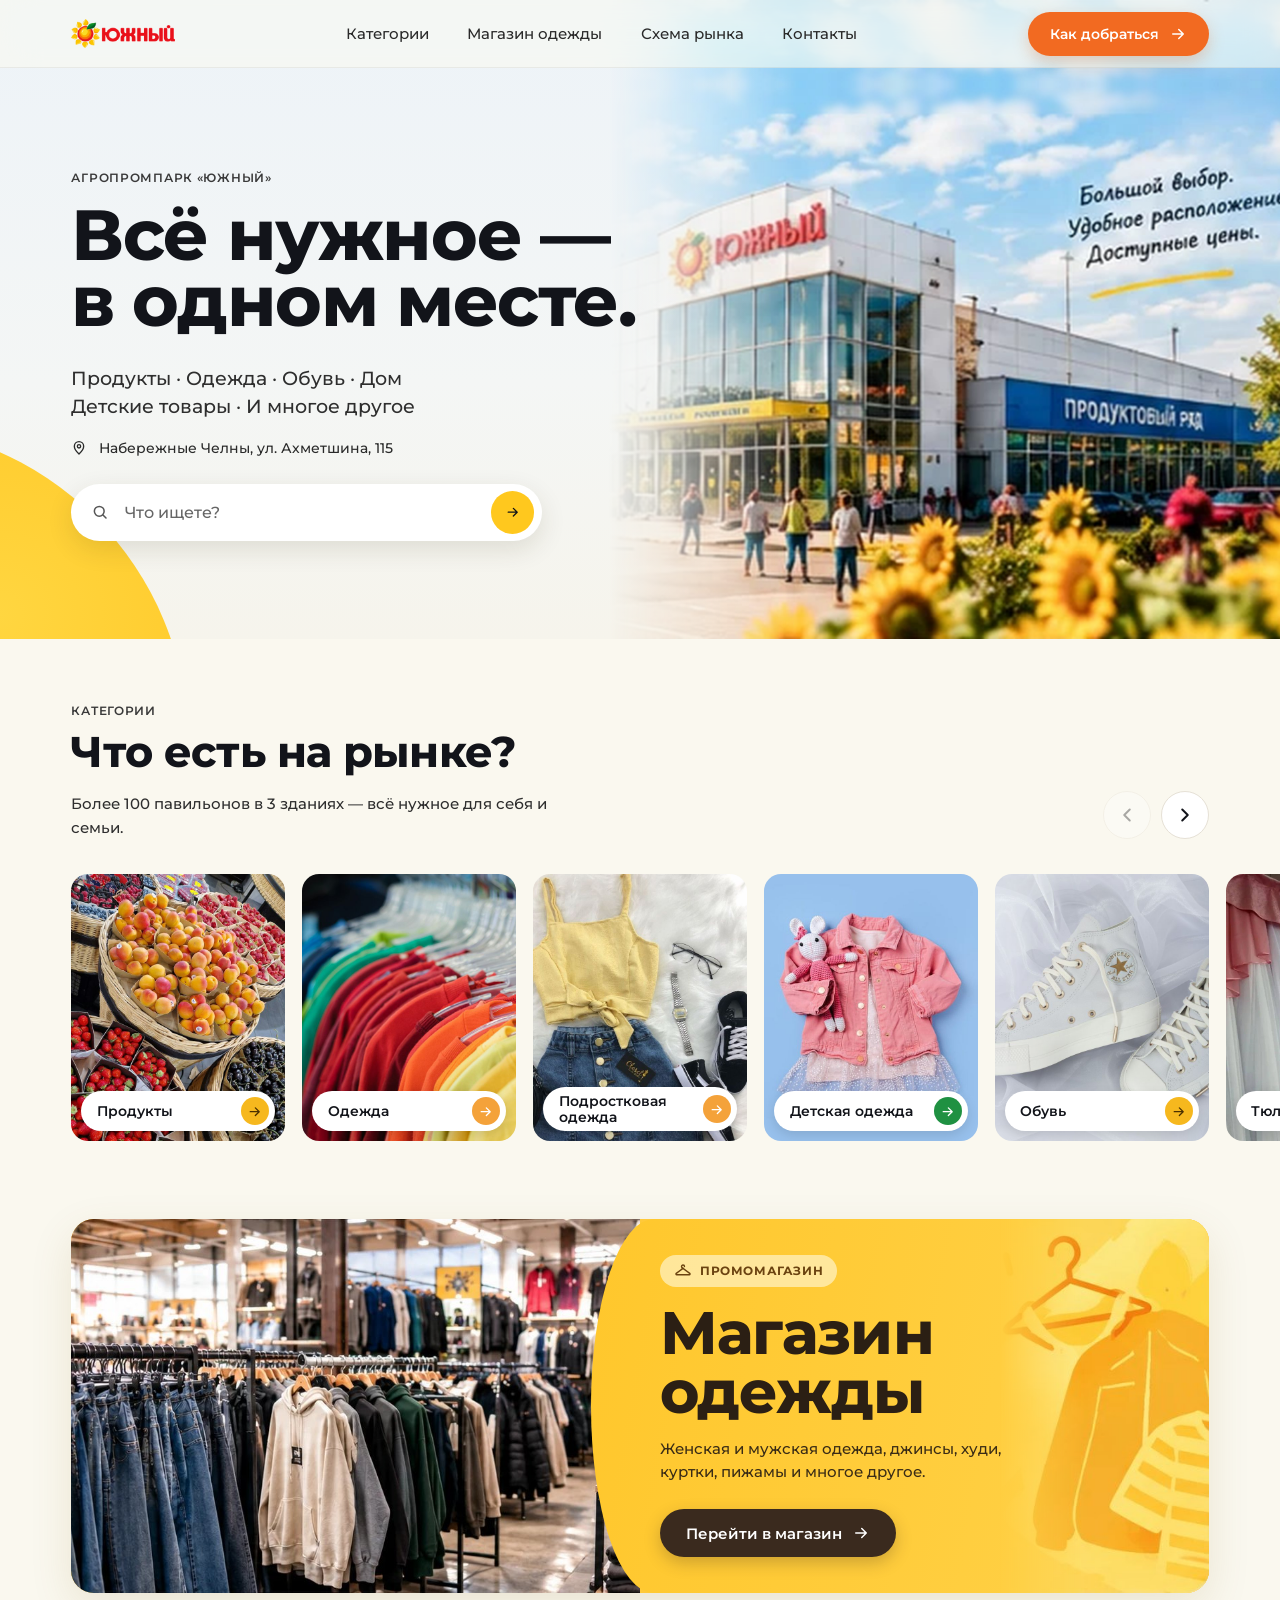
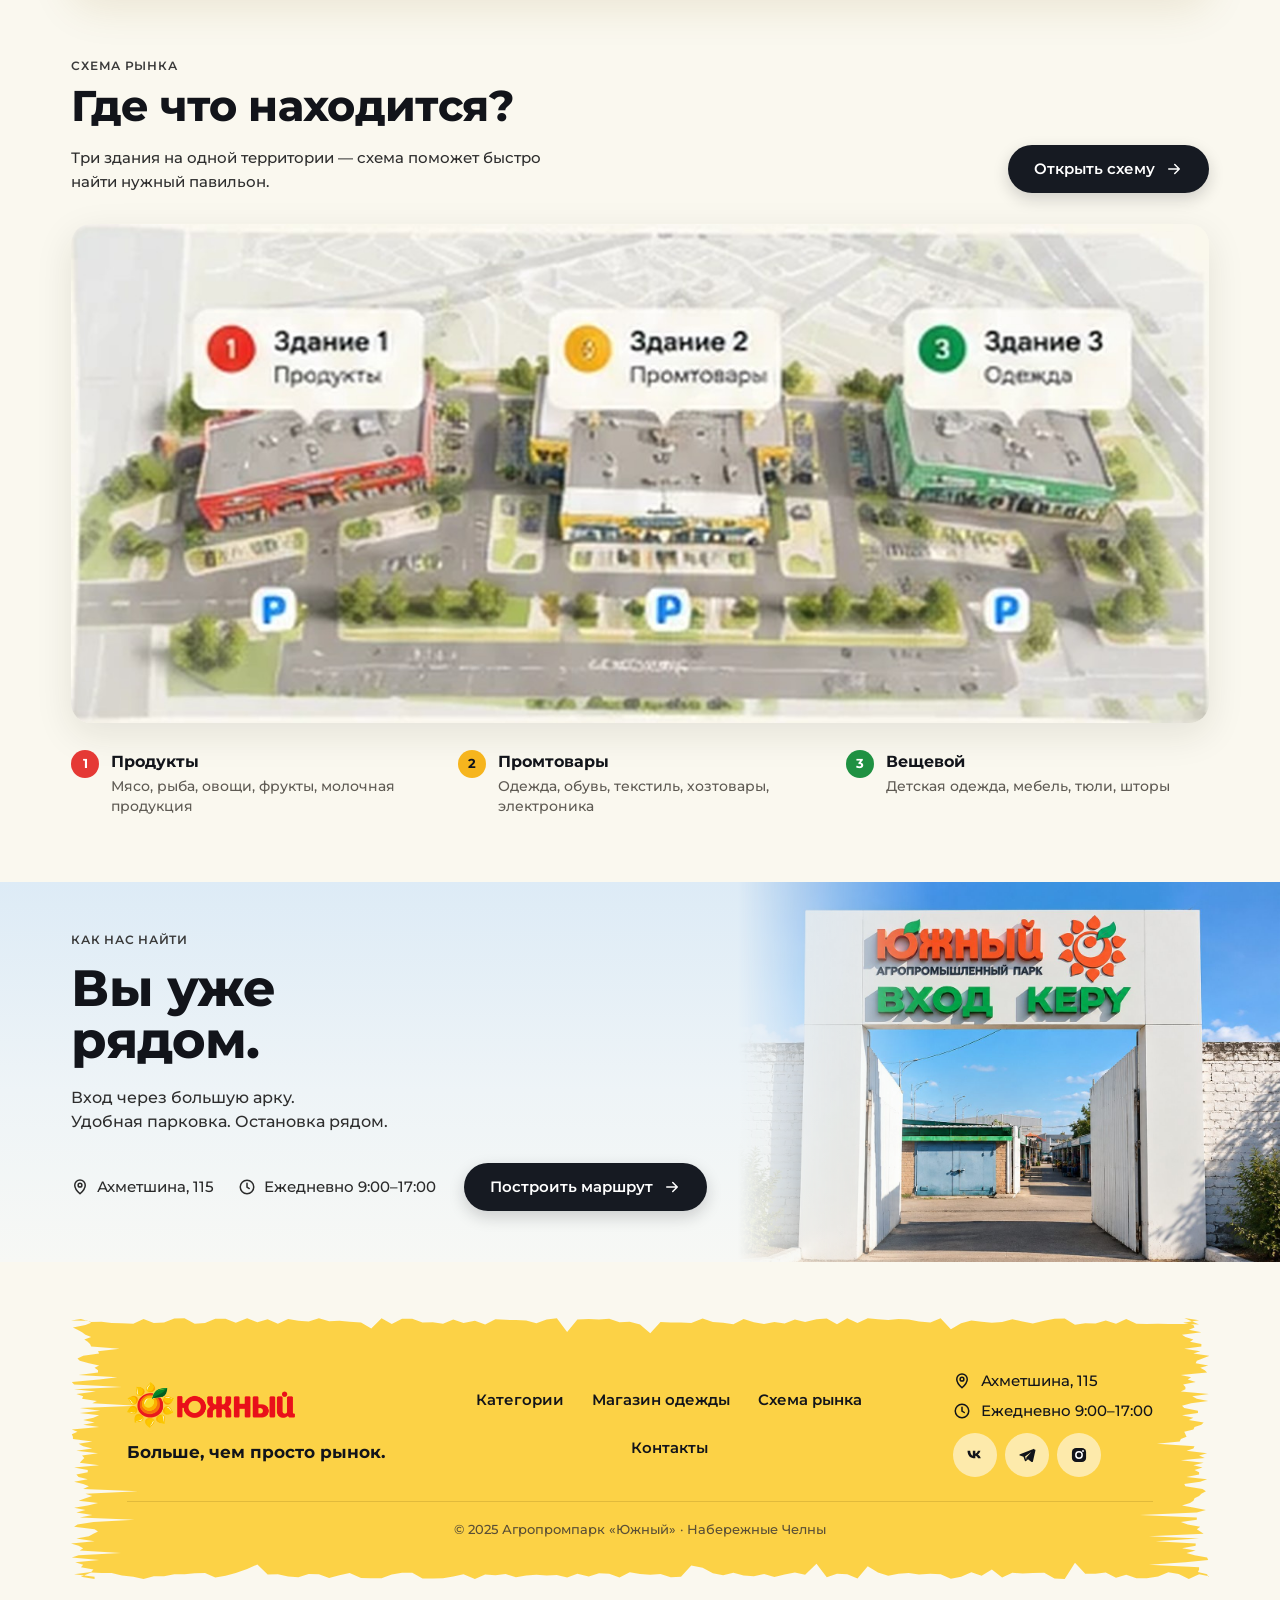
==== commit 6cb16e7d: "Общие шапка и подвал, 13 категорий, промо магазина одежды, крупная схема - base.css: общий для обеих" ====
--- a/index.html
+++ b/index.html
@@ -10,10 +10,13 @@
   <link rel="preconnect" href="https://fonts.googleapis.com">
   <link rel="preconnect" href="https://fonts.gstatic.com" crossorigin>
   <link href="https://fonts.googleapis.com/css2?family=Montserrat:wght@400..900&display=swap" rel="stylesheet">
+  <link rel="stylesheet" href="assets/css/masks.css">
+  <link rel="stylesheet" href="assets/css/base.css">
   <link rel="stylesheet" href="assets/css/home.css">
 </head>
 <body class="home">
 
+<!--SPRITE:start-->
   <svg width="0" height="0" style="position:absolute" aria-hidden="true">
     <defs>
       <symbol id="i-arrow" viewBox="0 0 24 24"><path d="M5 12h14M13 6l6 6-6 6" fill="none" stroke="currentColor" stroke-width="2" stroke-linecap="round" stroke-linejoin="round"/></symbol>
@@ -29,52 +32,54 @@
       <symbol id="i-heart" viewBox="0 0 24 24"><path d="M12 20s-7.5-4.6-7.5-10.2A4.3 4.3 0 0 1 12 7.2a4.3 4.3 0 0 1 7.5 2.6C19.5 15.4 12 20 12 20z" fill="none" stroke="currentColor" stroke-width="1.6" stroke-linejoin="round"/></symbol>
       <symbol id="i-menu" viewBox="0 0 24 24"><path d="M4 7h16M4 12h16M4 17h16" stroke="currentColor" stroke-width="2" stroke-linecap="round"/></symbol>
       <symbol id="i-close" viewBox="0 0 24 24"><path d="M6 6l12 12M18 6L6 18" stroke="currentColor" stroke-width="2" stroke-linecap="round"/></symbol>
-      <symbol id="i-search" viewBox="0 0 24 24"><circle cx="11" cy="11" r="6.5" fill="none" stroke="currentColor" stroke-width="2"/><path d="M16 16l4 4" stroke="currentColor" stroke-width="2" stroke-linecap="round"/></symbol>
-      <symbol id="i-grid" viewBox="0 0 24 24"><path d="M4 6h16M4 12h16M4 18h10" stroke="currentColor" stroke-width="1.6" stroke-linecap="round"/></symbol>
       <symbol id="i-vk" viewBox="0 0 24 24"><path d="M3 7h3.2c.2 3.9 1.9 5.6 3.2 5.9V7h3v3.4c1.3-.1 2.6-1.6 3.1-3.4h3c-.5 2.2-2.1 3.8-3.2 4.5 1.1.5 2.9 1.9 3.6 4.5h-3.3c-.6-1.7-1.9-3-3.2-3.1V16h-.4C6.300 16 3.2 13 3 7z" fill="currentColor"/></symbol>
       <symbol id="i-tg" viewBox="0 0 24 24"><path d="M20.5 4.5L3.6 11c-.9.4-.9 1.4 0 1.7l4.200 1.3 1.6 5c.2.6 1 .8 1.5.300l2.300-2.200 4.300 3.200c.6.4 1.400.1 1.600-.6l3-13.100c.2-.9-.6-1.600-1.600-1.100zM9.700 13.800l7.400-5.400-5.900 6.600-.3 2.900z" fill="currentColor"/></symbol>
       <symbol id="i-ig" viewBox="0 0 24 24"><rect x="3.5" y="3.5" width="17" height="17" rx="5" fill="currentColor"/><circle cx="12" cy="12" r="3.8" fill="none" stroke="#fff" stroke-width="1.8"/><circle cx="16.8" cy="7.2" r="1.1" fill="#fff"/></symbol>
+      <symbol id="i-chev-r" viewBox="0 0 24 24"><path d="M9 6l6 6-6 6" fill="none" stroke="currentColor" stroke-width="2.2" stroke-linecap="round" stroke-linejoin="round"/></symbol>
+      <symbol id="i-hanger" viewBox="0 0 24 24"><path d="M12 8.5V8a2 2 0 1 1 2-2M12 8.5 3 15.2a1 1 0 0 0 .6 1.8h16.8a1 1 0 0 0 .6-1.8L12 8.5z" fill="none" stroke="currentColor" stroke-width="1.8" stroke-linecap="round" stroke-linejoin="round"/></symbol>
+      <symbol id="i-search" viewBox="0 0 24 24"><circle cx="11" cy="11" r="6.5" fill="none" stroke="currentColor" stroke-width="2"/><path d="M16 16l4 4" stroke="currentColor" stroke-width="2" stroke-linecap="round"/></symbol>
     </defs>
   </svg>
-
-  <!-- ===== Мобильное меню (вне .page, чтобы fixed работал от окна) ===== -->
+<!--SPRITE:end-->
+
+<!--MENU:start-->
   <div class="menu" id="menu" hidden>
     <div class="menu__top">
-      <a class="logo" href="index.html"><img src="assets/img/logo.png" alt="Южный" width="1194" height="329"></a>
+      <a class="menu__logo" href="index.html"><img src="assets/img/logo.png" alt="Южный" width="1194" height="329"></a>
       <button class="menu__close" type="button" aria-label="Закрыть меню" data-menu-close><svg><use href="#i-close"/></svg></button>
     </div>
-    <nav class="menu__list">
+    <nav class="menu__list" aria-label="Меню">
       <a href="#categories" data-menu-close>Категории <svg><use href="#i-chev"/></svg></a>
-      <a href="#about" data-menu-close>О рынке <svg><use href="#i-chev"/></svg></a>
+      <a href="odezhda.html" data-menu-close>Магазин одежды <svg><use href="#i-chev"/></svg></a>
       <a href="#map" data-menu-close>Схема рынка <svg><use href="#i-chev"/></svg></a>
-      <a href="#route" data-menu-close>Как добраться <svg><use href="#i-chev"/></svg></a>
       <a href="#contacts" data-menu-close>Контакты <svg><use href="#i-chev"/></svg></a>
     </nav>
-    <a class="btn btn--yellow menu__cta" href="#search" data-menu-close>Найти товар <svg class="ic"><use href="#i-arrow"/></svg></a>
+    <a class="btn btn--orange menu__cta" href="#route" data-menu-close><svg class="ic"><use href="#i-route"/></svg>Как добраться<svg class="ic"><use href="#i-arrow"/></svg></a>
+    <p class="menu__meta">Ахметшина, 115 · Ежедневно 9:00–17:00</p>
   </div>
-
-  <div class="page">
-
-    <!-- ===== Шапка ===== -->
-    <header class="hdr">
-      <div class="frame hdr__in">
-        <a class="logo" href="index.html" aria-label="Южный — на главную">
+<!--MENU:end-->
+
+  <div class="page" id="top">
+
+<!--HEADER:start-->
+    <header class="hdr" data-hdr>
+      <div class="hdr__in">
+        <a class="hdr__logo" href="index.html" aria-label="Южный — на главную">
           <img src="assets/img/logo.png" alt="Южный" width="1194" height="329">
         </a>
         <nav class="hdr__nav" aria-label="Основное меню">
           <a href="#categories">Категории</a>
-          <a href="#about">О рынке</a>
+          <a href="odezhda.html">Магазин одежды</a>
           <a href="#map">Схема рынка</a>
-          <a href="#route">Как добраться</a>
           <a href="#contacts">Контакты</a>
         </nav>
-        <a class="hdr__search" href="#search" aria-label="Поиск"><svg><use href="#i-search"/></svg></a>
-        <a class="btn btn--yellow hdr__find" href="#search">Найти товар</a>
+        <a class="btn btn--orange hdr__cta" href="#route">Как добраться <svg class="ic"><use href="#i-arrow"/></svg></a>
         <button class="hdr__burger" type="button" aria-label="Открыть меню" aria-controls="menu" aria-expanded="false" data-menu-open>
-          <svg class="i-grid"><use href="#i-grid"/></svg><svg class="i-menu"><use href="#i-menu"/></svg>
+          <svg><use href="#i-menu"/></svg>
         </button>
       </div>
     </header>
+<!--HEADER:end-->
 
     <main>
       <!-- ===== Первый экран ===== -->
@@ -90,9 +95,9 @@
             <h1 class="hero__title">Всё нужное —<br>в&nbsp;одном месте.</h1>
             <p class="hero__lead">Продукты · Одежда · Обувь · Дом<br>Детские товары · И многое другое</p>
             <p class="addr"><svg><use href="#i-pin"/></svg>Набережные Челны, ул. Ахметшина, 115</p>
-            <form class="search" role="search" action="#categories">
+            <form class="search" role="search" data-search>
               <svg class="search__ic"><use href="#i-search"/></svg>
-              <input type="search" name="q" placeholder="Что ищете?" aria-label="Что ищете?">
+              <input type="search" name="q" placeholder="Что ищете?" aria-label="Что ищете?" autocomplete="off">
               <button type="submit" aria-label="Найти"><svg><use href="#i-arrow"/></svg></button>
             </form>
           </div>
@@ -100,59 +105,74 @@
       </section>
 
       <!-- ===== Категории ===== -->
-      <section class="cats" id="categories">
+      <section class="cats sec" id="categories">
         <div class="frame cats__in">
-          <div class="cats__text">
-            <p class="kicker">Категории</p>
-            <h2 class="h2 cats__title">Что есть<br>на рынке?</h2>
-            <p class="cats__lead">Более 100 павильонов<br>в 3 зданиях. Вы найдёте всё,<br>что нужно для себя и семьи.</p>
-            <a class="cats__more d-only" href="#categories">Смотреть все категории <svg><use href="#i-arrow"/></svg></a>
-            <a class="cats__all m-only" href="#categories">Все категории <svg><use href="#i-arrow"/></svg></a>
-          </div>
-          <div class="cats__grid">
-            <a class="cc cc--food" href="#"><img src="assets/img/home/cat-food.jpg" alt="" loading="lazy"><span class="pill">Продукты <i class="pill__go go--amber"><svg><use href="#i-arrow"/></svg></i></span></a>
-            <a class="cc cc--clothes" href="odezhda.html"><img src="assets/img/home/cat-clothes.jpg" alt="" loading="lazy"><span class="pill">Одежда <i class="pill__go go--orange"><svg><use href="#i-arrow"/></svg></i></span></a>
-            <a class="cc cc--shoes" href="#"><img src="assets/img/home/cat-shoes.jpg" alt="" loading="lazy"><span class="pill">Обувь <i class="pill__go go--plain"><svg><use href="#i-arrow"/></svg></i></span></a>
-            <a class="cc cc--kids" href="#"><img src="assets/img/home/cat-kids.jpg" alt="" loading="lazy"><span class="pill">Детские товары <i class="pill__go go--green"><svg><use href="#i-arrow"/></svg></i></span></a>
-            <a class="cc cc--home" href="#"><img src="assets/img/home/cat-home.jpg" alt="" loading="lazy"><span class="pill">Дом и текстиль <i class="pill__go go--green"><svg><use href="#i-arrow"/></svg></i></span></a>
-            <a class="cc cc--tech m-only" href="#"><img src="assets/img/home/cat-tech.jpg" alt="" loading="lazy"><span class="pill">Электроника <i class="pill__go go--blue"><svg><use href="#i-arrow"/></svg></i></span></a>
-          </div>
-        </div>
-      </section>
-
-      <!-- ===== Товары для всей семьи ===== -->
-      <section class="family" id="about">
-        <div class="frame family__in">
-          <a class="family__photo" href="#categories">
-            <img src="assets/img/home/family.jpg" alt="Продавщица овощей на рынке «Южный». Здесь покупают не только продукты." loading="lazy">
+          <div class="sec__head">
+            <div>
+              <p class="kicker">Категории</p>
+              <h2 class="h2">Что есть на рынке?</h2>
+              <p class="sec__lead">Более 100 павильонов в 3 зданиях — всё нужное для себя и семьи.</p>
+            </div>
+            <div class="cats__nav">
+              <button class="round-btn" type="button" data-carousel-prev aria-label="Назад"><svg><use href="#i-chev-l"/></svg></button>
+              <button class="round-btn" type="button" data-carousel-next aria-label="Вперёд"><svg><use href="#i-chev-r"/></svg></button>
+            </div>
+          </div>
+        </div>
+        <div class="carousel" data-carousel>
+          <ul class="carousel__track" data-carousel-track>
+            <li><a class="cc" href="#" data-q="продукты еда мясо рыба овощи фрукты молоко"><img src="assets/img/cat/produkty.jpg" alt="" loading="lazy" width="640" height="800"><span class="pill">Продукты <i class="pill__go go--amber"><svg><use href="#i-arrow"/></svg></i></span></a></li>
+            <li><a class="cc" href="odezhda.html" data-q="одежда женская мужская джинсы худи куртки пижамы"><img src="assets/img/cat/odezhda.jpg" alt="" loading="lazy" width="640" height="800"><span class="pill">Одежда <i class="pill__go go--orange"><svg><use href="#i-arrow"/></svg></i></span></a></li>
+            <li><a class="cc" href="#" data-q="подростковая одежда"><img src="assets/img/cat/podrostkovaya.jpg" alt="" loading="lazy" width="640" height="800"><span class="pill">Подростковая одежда <i class="pill__go go--orange"><svg><use href="#i-arrow"/></svg></i></span></a></li>
+            <li><a class="cc" href="#" data-q="детская одежда дети"><img src="assets/img/cat/detskaya.jpg" alt="" loading="lazy" width="640" height="800"><span class="pill">Детская одежда <i class="pill__go go--green"><svg><use href="#i-arrow"/></svg></i></span></a></li>
+            <li><a class="cc" href="#" data-q="обувь кеды кроссовки ботинки"><img src="assets/img/cat/obuv.jpg" alt="" loading="lazy" width="640" height="800"><span class="pill">Обувь <i class="pill__go go--amber"><svg><use href="#i-arrow"/></svg></i></span></a></li>
+            <li><a class="cc" href="#" data-q="тюли шторы карнизы текстиль дом"><img src="assets/img/cat/tyuli.jpg" alt="" loading="lazy" width="640" height="800"><span class="pill">Тюли и шторы <i class="pill__go go--green"><svg><use href="#i-arrow"/></svg></i></span></a></li>
+            <li><a class="cc" href="#" data-q="хозтовары бытовая химия посуда дом"><img src="assets/img/cat/hoztovary.jpg" alt="" loading="lazy" width="640" height="800"><span class="pill">Хозтовары и химия <i class="pill__go go--blue"><svg><use href="#i-arrow"/></svg></i></span></a></li>
+            <li><a class="cc" href="#" data-q="электроника электрика лампы техника"><img src="assets/img/cat/elektro.jpg" alt="" loading="lazy" width="640" height="800"><span class="pill">Электроника <i class="pill__go go--blue"><svg><use href="#i-arrow"/></svg></i></span></a></li>
+            <li><a class="cc" href="#" data-q="инструменты"><img src="assets/img/cat/instrumenty.jpg" alt="" loading="lazy" width="640" height="800"><span class="pill">Инструменты <i class="pill__go go--orange"><svg><use href="#i-arrow"/></svg></i></span></a></li>
+            <li><a class="cc" href="#" data-q="военторг камуфляж спецодежда"><img src="assets/img/cat/voentorg.jpg" alt="" loading="lazy" width="640" height="800"><span class="pill">Военторг <i class="pill__go go--green"><svg><use href="#i-arrow"/></svg></i></span></a></li>
+            <li><a class="cc" href="#" data-q="турецкая бытовая химия"><img src="assets/img/cat/turetskoe.jpg" alt="" loading="lazy" width="640" height="800"><span class="pill">Турецкая химия <i class="pill__go go--blue"><svg><use href="#i-arrow"/></svg></i></span></a></li>
+            <li><a class="cc" href="#" data-q="игрушки детские товары дети"><img src="assets/img/cat/igrushki.jpg" alt="" loading="lazy" width="640" height="800"><span class="pill">Игрушки <i class="pill__go go--amber"><svg><use href="#i-arrow"/></svg></i></span></a></li>
+            <li><a class="cc" href="#" data-q="комбикорм корм животные птица"><img src="assets/img/cat/kombikorm.jpg" alt="" loading="lazy" width="640" height="800"><span class="pill">Комбикорм <i class="pill__go go--green"><svg><use href="#i-arrow"/></svg></i></span></a></li>
+          </ul>
+        </div>
+        <p class="cats__empty" data-search-empty hidden>Такой категории пока нет на сайте — спросите в администрации рынка: <a href="tel:+78552473035">+7 (8552) 47-30-35</a></p>
+      </section>
+
+      <!-- ===== Промо: Магазин одежды ===== -->
+      <section class="promo sec" aria-label="Магазин одежды">
+        <div class="frame">
+          <a class="promo__card" href="odezhda.html">
+            <img class="promo__photo" src="assets/img/promo-odezhda.jpg" alt="Магазин одежды: джинсы, худи и куртки на вешалках" loading="lazy">
+            <span class="promo__body">
+              <img class="promo__decor" src="assets/img/promo-decor.jpg" alt="" aria-hidden="true" loading="lazy">
+              <span class="promo__tag"><svg><use href="#i-hanger"/></svg>Промомагазин</span>
+              <span class="promo__title">Магазин<br>одежды</span>
+              <span class="promo__lead">Женская и мужская одежда, джинсы, худи, куртки, пижамы и многое другое.</span>
+              <span class="btn btn--brown promo__btn">Перейти в магазин <svg class="ic"><use href="#i-arrow"/></svg></span>
+            </span>
           </a>
-          <div class="family__body">
-            <img class="family__deco" src="assets/img/home/sunflower.jpg" alt="" aria-hidden="true" loading="lazy">
-            <h2 class="h2 family__title">Товары для<br>всей семьи.</h2>
-            <p class="family__lead">Одежда, обувь, детские товары, товары для дома, электроника, хозяйственные товары, мебель, текстиль и многое другое.</p>
-            <a class="btn btn--dark family__btn" href="#categories">Все категории <svg class="ic"><use href="#i-arrow"/></svg></a>
-          </div>
-          <a class="family__card" href="#categories">Здесь покупают<br>не только<br>продукты.<svg><use href="#i-arrow"/></svg></a>
         </div>
       </section>
 
       <!-- ===== Схема рынка ===== -->
-      <section class="map" id="map">
+      <section class="map sec" id="map">
         <div class="frame map__in">
-          <div class="map__text">
-            <p class="kicker">Схема рынка</p>
-            <h2 class="h2 map__title"><span class="d-only">Где что<br>находится?</span><span class="m-only">Схема рынка</span></h2>
-            <p class="map__lead">Удобная схема поможет быстро<br>найти нужный павильон или корпус.</p>
-            <a class="btn btn--dark map__btn d-only" href="assets/img/plan.jpg" target="_blank">Открыть схему <svg class="ic"><use href="#i-arrow"/></svg></a>
+          <div class="sec__head">
+            <div>
+              <p class="kicker">Схема рынка</p>
+              <h2 class="h2">Где что находится?</h2>
+              <p class="sec__lead">Три здания на одной территории — схема поможет быстро найти нужный павильон.</p>
+            </div>
+            <a class="btn btn--dark map__btn" href="assets/img/plan.jpg" target="_blank">Открыть схему <svg class="ic"><use href="#i-arrow"/></svg></a>
           </div>
           <div class="map__img">
             <img src="assets/img/home/map.jpg" alt="Схема рынка: здание 1 — продукты, здание 2 — промтовары, здание 3 — одежда" loading="lazy">
-            <a class="btn btn--dark map__btn m-only" href="assets/img/plan.jpg" target="_blank">Открыть схему <svg class="ic"><use href="#i-arrow"/></svg></a>
           </div>
           <ol class="legend">
-            <li><i class="legend__n n--red">1</i><b>Продукты</b><span>Мясо, рыба, овощи, фрукты,<br>молочная продукция</span></li>
-            <li><i class="legend__n n--yellow">2</i><b>Промтовары</b><span>Одежда, обувь, текстиль,<br>хозтовары, электроника</span></li>
-            <li><i class="legend__n n--green">3</i><b>Вещевой</b><span>Детская одежда, мебель,<br>тюли, шторы</span></li>
+            <li><i class="legend__n n--red">1</i><b>Продукты</b><span>Мясо, рыба, овощи, фрукты, молочная продукция</span></li>
+            <li><i class="legend__n n--yellow">2</i><b>Промтовары</b><span>Одежда, обувь, текстиль, хозтовары, электроника</span></li>
+            <li><i class="legend__n n--green">3</i><b>Вещевой</b><span>Детская одежда, мебель, тюли, шторы</span></li>
           </ol>
         </div>
       </section>
@@ -177,26 +197,32 @@
       </section>
     </main>
 
-    <!-- ===== Подвал ===== -->
+<!--FOOTER:start-->
     <footer class="ftr" id="contacts">
-      <div class="frame ftr__in">
-        <a class="logo" href="index.html"><img src="assets/img/logo.png" alt="Южный" width="1194" height="329"></a>
+      <div class="ftr__card">
+        <div class="ftr__brand">
+          <a class="ftr__logo" href="index.html"><img src="assets/img/logo.png" alt="Южный" width="1194" height="329"></a>
+          <p class="ftr__slogan">Больше, чем просто рынок.</p>
+        </div>
         <nav class="ftr__nav" aria-label="Меню в подвале">
           <a href="#categories">Категории</a>
-          <a href="#about">О рынке</a>
+          <a href="odezhda.html">Магазин одежды</a>
           <a href="#map">Схема рынка</a>
-          <a href="#route">Как добраться</a>
           <a href="#contacts">Контакты</a>
         </nav>
-        <p class="ftr__addr"><svg><use href="#i-pin"/></svg>Набережные Челны, ул. Ахметшина, 115</p>
-        <div class="ftr__soc">
-          <a href="#" aria-label="ВКонтакте"><svg><use href="#i-vk"/></svg></a>
-          <a href="#" aria-label="Telegram"><svg><use href="#i-tg"/></svg></a>
-          <a href="#" aria-label="Instagram"><svg><use href="#i-ig"/></svg></a>
-        </div>
-        <p class="ftr__copy">© 2025 Агропромпарк «Южный»</p>
+        <div class="ftr__contacts">
+          <p><svg><use href="#i-pin"/></svg>Ахметшина, 115</p>
+          <p><svg><use href="#i-clock"/></svg>Ежедневно 9:00–17:00</p>
+          <div class="ftr__soc">
+            <a href="#" aria-label="ВКонтакте"><svg><use href="#i-vk"/></svg></a>
+            <a href="#" aria-label="Telegram"><svg><use href="#i-tg"/></svg></a>
+            <a href="#" aria-label="Instagram"><svg><use href="#i-ig"/></svg></a>
+          </div>
+        </div>
+        <p class="ftr__info">© 2025 Агропромпарк «Южный» · Набережные Челны</p>
       </div>
     </footer>
+<!--FOOTER:end-->
   </div>
 
   <script src="assets/js/main.js"></script>
--- a/assets/css/masks.css
+++ b/assets/css/masks.css
@@ -0,0 +1,10 @@
+/* Сгенерировано: рваные края фото и мазки кистью (маски) */
+:root{
+  --torn-a: url("data:image/svg+xml,%3Csvg xmlns='http://www.w3.org/2000/svg' viewBox='0 0 1000 1000' preserveAspectRatio='none'%3E%3Cpath fill='%23000' d='M0 1 L11 2 L22 5 L33 1 L44 0 L56 0 L67 4 L78 0 L89 6 L100 5 L111 3 L122 8 L133 0 L144 3 L156 2 L167 6 L178 1 L189 0 L200 6 L211 3 L222 4 L233 7 L244 2 L256 5 L267 7 L278 3 L289 4 L300 1 L311 0 L322 7 L333 8 L344 6 L356 5 L367 8 L378 4 L389 1 L400 6 L411 7 L422 3 L433 0 L444 0 L456 1 L467 0 L478 4 L489 1 L500 5 L511 7 L522 3 L533 3 L544 3 L556 0 L567 2 L578 5 L589 0 L600 3 L611 9 L622 5 L633 2 L644 8 L656 8 L667 4 L678 1 L689 0 L700 1 L711 1 L722 0 L733 1 L744 0 L756 2 L767 2 L778 1 L789 8 L800 4 L811 0 L822 3 L833 2 L844 0 L856 1 L867 1 L878 5 L889 8 L900 2 L911 2 L922 5 L933 1 L944 7 L956 8 L967 7 L978 2 L989 1 L1000 0 L999 11 L995 22 L995 33 L995 44 L1000 56 L1000 67 L997 78 L996 89 L997 100 L1000 111 L995 122 L996 133 L999 144 L998 156 L995 167 L998 178 L999 189 L1000 200 L995 211 L999 222 L995 233 L998 244 L1000 256 L995 267 L997 278 L998 289 L999 300 L999 311 L999 322 L999 333 L999 344 L998 356 L997 367 L998 378 L997 389 L999 400 L999 411 L1000 422 L999 433 L996 444 L998 456 L997 467 L999 478 L999 489 L996 500 L997 511 L995 522 L997 533 L997 544 L998 556 L998 567 L997 578 L995 589 L997 600 L999 611 L999 622 L1000 633 L1000 644 L996 656 L999 667 L999 678 L996 689 L999 700 L998 711 L995 722 L999 733 L997 744 L999 756 L999 767 L997 778 L1000 789 L997 800 L1000 811 L996 822 L999 833 L1000 844 L1000 856 L998 867 L996 878 L999 889 L997 900 L1000 911 L997 922 L1000 933 L997 944 L1000 956 L1000 967 L998 978 L997 989 L1000 999 L989 998 L978 1000 L967 1000 L956 997 L944 992 L933 998 L922 999 L911 999 L900 993 L889 998 L878 997 L867 992 L856 995 L844 996 L833 993 L822 997 L811 993 L800 996 L789 1000 L778 999 L767 999 L756 999 L744 991 L733 999 L722 997 L711 998 L700 997 L689 990 L678 998 L667 997 L656 1000 L644 995 L633 998 L622 1000 L611 999 L600 1000 L589 999 L578 994 L567 992 L556 993 L544 996 L533 997 L522 993 L511 1000 L500 991 L489 993 L478 999 L467 995 L456 992 L444 994 L433 993 L422 999 L411 999 L400 999 L389 994 L378 994 L367 999 L356 992 L344 995 L333 998 L322 993 L311 999 L300 998 L289 993 L278 995 L267 995 L256 992 L244 998 L233 999 L222 993 L211 998 L200 999 L189 993 L178 993 L167 995 L156 999 L144 997 L133 990 L122 1000 L111 992 L100 996 L89 998 L78 998 L67 999 L56 997 L44 992 L33 991 L22 998 L11 999 L0 1000 L2 989 L1 978 L2 967 L0 956 L1 944 L5 933 L5 922 L2 911 L5 900 L2 889 L0 878 L1 867 L1 856 L1 844 L1 833 L2 822 L4 811 L3 800 L5 789 L1 778 L4 767 L4 756 L0 744 L1 733 L2 722 L1 711 L5 700 L3 689 L3 678 L0 667 L1 656 L1 644 L5 633 L1 622 L0 611 L1 600 L1 589 L3 578 L4 567 L2 556 L2 544 L0 533 L1 522 L3 511 L1 500 L0 489 L2 478 L5 467 L1 456 L0 444 L4 433 L1 422 L2 411 L4 400 L1 389 L0 378 L3 367 L5 356 L3 344 L2 333 L0 322 L1 311 L3 300 L1 289 L3 278 L0 267 L3 256 L1 244 L1 233 L2 222 L5 211 L4 200 L0 189 L5 178 L0 167 L2 156 L2 144 L3 133 L0 122 L2 111 L1 100 L4 89 L1 78 L5 67 L1 56 L1 44 L1 33 L1 22 L1 11Z'/%3E%3C/svg%3E");
+  --torn-b: url("data:image/svg+xml,%3Csvg xmlns='http://www.w3.org/2000/svg' viewBox='0 0 1000 1000' preserveAspectRatio='none'%3E%3Cpath fill='%23000' d='M0 1 L11 1 L22 0 L33 2 L44 4 L56 3 L67 1 L78 0 L89 0 L100 2 L111 1 L122 2 L133 0 L144 2 L156 2 L167 3 L178 5 L189 0 L200 6 L211 1 L222 3 L233 5 L244 2 L256 1 L267 1 L278 4 L289 5 L300 0 L311 3 L322 0 L333 3 L344 0 L356 0 L367 2 L378 2 L389 2 L400 1 L411 4 L422 1 L433 1 L444 5 L456 1 L467 1 L478 3 L489 4 L500 0 L511 1 L522 2 L533 3 L544 2 L556 0 L567 2 L578 4 L589 2 L600 2 L611 2 L622 6 L633 6 L644 1 L656 1 L667 4 L678 1 L689 1 L700 1 L711 3 L722 4 L733 2 L744 0 L756 1 L767 4 L778 1 L789 2 L800 1 L811 5 L822 1 L833 1 L844 4 L856 0 L867 5 L878 6 L889 1 L900 3 L911 2 L922 5 L933 4 L944 5 L956 2 L967 2 L978 5 L989 2 L997 0 L996 11 L997 22 L999 33 L998 44 L997 56 L1000 67 L999 78 L1000 89 L999 100 L997 111 L999 122 L998 133 L996 144 L999 156 L997 167 L997 178 L997 189 L998 200 L997 211 L996 222 L999 233 L999 244 L998 256 L996 267 L1000 278 L997 289 L1000 300 L996 311 L997 322 L997 333 L997 344 L999 356 L999 367 L999 378 L997 389 L999 400 L998 411 L999 422 L999 433 L999 444 L1000 456 L998 467 L997 478 L999 489 L997 500 L998 511 L996 522 L999 533 L1000 544 L999 556 L996 567 L998 578 L996 589 L996 600 L997 611 L998 622 L997 633 L999 644 L999 656 L997 667 L996 678 L996 689 L999 700 L997 711 L999 722 L1000 733 L999 744 L999 756 L999 767 L999 778 L999 789 L999 800 L998 811 L999 822 L999 833 L998 844 L996 856 L996 867 L999 878 L999 889 L999 900 L997 911 L999 922 L999 933 L996 944 L1000 956 L999 967 L998 978 L997 989 L1000 991 L989 993 L978 990 L967 990 L956 992 L944 992 L933 993 L922 996 L911 995 L900 995 L889 997 L878 998 L867 999 L856 997 L844 992 L833 997 L822 1000 L811 997 L800 996 L789 991 L778 993 L767 1000 L756 996 L744 995 L733 1000 L722 999 L711 994 L700 991 L689 989 L678 999 L667 991 L656 992 L644 993 L633 997 L622 999 L611 999 L600 997 L589 995 L578 997 L567 993 L556 997 L544 997 L533 990 L522 990 L511 994 L500 996 L489 999 L478 994 L467 992 L456 990 L444 993 L433 998 L422 990 L411 999 L400 997 L389 998 L378 992 L367 997 L356 996 L344 997 L333 990 L322 995 L311 999 L300 990 L289 995 L278 994 L267 989 L256 998 L244 989 L233 994 L222 994 L211 998 L200 988 L189 998 L178 998 L167 996 L156 996 L144 998 L133 990 L122 988 L111 994 L100 991 L89 994 L78 992 L67 994 L56 995 L44 997 L33 999 L22 994 L11 989 L5 1000 L6 989 L0 978 L7 967 L3 956 L6 944 L2 933 L5 922 L6 911 L2 900 L5 889 L6 878 L0 867 L0 856 L4 844 L6 833 L2 822 L1 811 L5 800 L5 789 L3 778 L0 767 L4 756 L1 744 L0 733 L4 722 L5 711 L5 700 L4 689 L1 678 L0 667 L4 656 L5 644 L2 633 L3 622 L8 611 L3 600 L5 589 L8 578 L1 567 L8 556 L2 544 L2 533 L1 522 L8 511 L4 500 L1 489 L4 478 L7 467 L9 456 L2 444 L5 433 L6 422 L7 411 L2 400 L6 389 L5 378 L0 367 L2 356 L1 344 L3 333 L7 322 L1 311 L9 300 L8 289 L3 278 L1 267 L1 256 L1 244 L9 233 L8 222 L2 211 L6 200 L7 189 L6 178 L0 167 L7 156 L6 144 L1 133 L8 122 L0 111 L6 100 L1 89 L7 78 L3 67 L3 56 L1 44 L9 33 L7 22 L6 11Z'/%3E%3C/svg%3E");
+  --torn-c: url("data:image/svg+xml,%3Csvg xmlns='http://www.w3.org/2000/svg' viewBox='0 0 1000 1000' preserveAspectRatio='none'%3E%3Cpath fill='%23000' d='M0 6 L11 2 L22 0 L33 3 L44 7 L56 0 L67 8 L78 3 L89 1 L100 6 L111 7 L122 5 L133 1 L144 8 L156 2 L167 1 L178 3 L189 2 L200 3 L211 5 L222 0 L233 3 L244 2 L256 7 L267 1 L278 1 L289 0 L300 6 L311 5 L322 2 L333 2 L344 7 L356 1 L367 2 L378 3 L389 4 L400 8 L411 3 L422 1 L433 8 L444 3 L456 4 L467 7 L478 5 L489 2 L500 10 L511 2 L522 5 L533 1 L544 1 L556 0 L567 10 L578 3 L589 9 L600 3 L611 5 L622 10 L633 2 L644 10 L656 1 L667 2 L678 12 L689 0 L700 3 L711 7 L722 1 L733 2 L744 1 L756 3 L767 5 L778 9 L789 3 L800 9 L811 11 L822 0 L833 2 L844 2 L856 3 L867 0 L878 5 L889 1 L900 6 L911 6 L922 0 L933 11 L944 6 L956 3 L967 8 L978 4 L989 3 L997 0 L998 11 L1000 22 L998 33 L999 44 L996 56 L999 67 L997 78 L997 89 L1000 100 L999 111 L1000 122 L998 133 L1000 144 L998 156 L1000 167 L997 178 L995 189 L999 200 L999 211 L1000 222 L1000 233 L995 244 L998 256 L998 267 L998 278 L999 289 L999 300 L998 311 L1000 322 L999 333 L999 344 L999 356 L1000 367 L998 378 L995 389 L995 400 L996 411 L999 422 L1000 433 L997 444 L998 456 L999 467 L999 478 L997 489 L999 500 L998 511 L999 522 L999 533 L999 544 L997 556 L998 567 L996 578 L999 589 L997 600 L1000 611 L998 622 L998 633 L999 644 L996 656 L999 667 L1000 678 L1000 689 L1000 700 L996 711 L997 722 L996 733 L999 744 L998 756 L998 767 L999 778 L996 789 L1000 800 L1000 811 L996 822 L995 833 L1000 844 L998 856 L999 867 L996 878 L997 889 L999 900 L999 911 L999 922 L1000 933 L997 944 L1000 956 L997 967 L996 978 L995 989 L1000 998 L989 990 L978 994 L967 988 L956 989 L944 999 L933 989 L922 997 L911 994 L900 994 L889 996 L878 999 L867 998 L856 990 L844 998 L833 1000 L822 991 L811 997 L800 999 L789 998 L778 992 L767 993 L756 991 L744 998 L733 988 L722 997 L711 998 L700 998 L689 988 L678 997 L667 989 L656 1000 L644 999 L633 996 L622 999 L611 998 L600 999 L589 998 L578 989 L567 992 L556 989 L544 1000 L533 999 L522 1000 L511 991 L500 993 L489 999 L478 991 L467 999 L456 994 L444 996 L433 989 L422 994 L411 1000 L400 996 L389 997 L378 994 L367 999 L356 990 L344 997 L333 998 L322 989 L311 997 L300 992 L289 992 L278 1000 L267 995 L256 988 L244 996 L233 1000 L222 1000 L211 998 L200 993 L189 997 L178 998 L167 994 L156 998 L144 997 L133 994 L122 994 L111 992 L100 992 L89 994 L78 992 L67 999 L56 991 L44 999 L33 993 L22 998 L11 992 L5 1000 L0 989 L1 978 L5 967 L1 956 L0 944 L3 933 L3 922 L2 911 L1 900 L3 889 L2 878 L2 867 L5 856 L1 844 L3 833 L0 822 L2 811 L1 800 L1 789 L4 778 L0 767 L4 756 L2 744 L0 733 L0 722 L1 711 L4 700 L1 689 L1 678 L5 667 L2 656 L2 644 L0 633 L3 622 L5 611 L0 600 L1 589 L2 578 L4 567 L3 556 L1 544 L4 533 L1 522 L0 511 L2 500 L1 489 L4 478 L3 467 L1 456 L0 444 L0 433 L1 422 L0 411 L4 400 L0 389 L1 378 L4 367 L3 356 L2 344 L1 333 L2 322 L2 311 L3 300 L1 289 L4 278 L4 267 L4 256 L0 244 L1 233 L0 222 L0 211 L0 200 L4 189 L0 178 L1 167 L3 156 L2 144 L1 133 L0 122 L0 111 L1 100 L3 89 L2 78 L3 67 L1 56 L0 44 L4 33 L3 22 L5 11Z'/%3E%3C/svg%3E");
+  --torn-d: url("data:image/svg+xml,%3Csvg xmlns='http://www.w3.org/2000/svg' viewBox='0 0 1000 1000' preserveAspectRatio='none'%3E%3Cpath fill='%23000' d='M0 3 L11 1 L22 4 L33 1 L44 3 L56 1 L67 1 L78 4 L89 2 L100 3 L111 3 L122 1 L133 5 L144 1 L156 0 L167 5 L178 2 L189 2 L200 1 L211 3 L222 0 L233 1 L244 2 L256 3 L267 1 L278 3 L289 1 L300 1 L311 1 L322 5 L333 1 L344 1 L356 0 L367 1 L378 3 L389 4 L400 2 L411 0 L422 2 L433 0 L444 3 L456 4 L467 1 L478 5 L489 1 L500 2 L511 2 L522 3 L533 1 L544 2 L556 1 L567 0 L578 0 L589 1 L600 5 L611 2 L622 3 L633 4 L644 3 L656 3 L667 0 L678 3 L689 3 L700 4 L711 4 L722 2 L733 4 L744 0 L756 4 L767 5 L778 1 L789 3 L800 1 L811 0 L822 0 L833 5 L844 2 L856 3 L867 2 L878 3 L889 2 L900 1 L911 3 L922 4 L933 0 L944 0 L956 1 L967 4 L978 1 L989 3 L998 0 L997 11 L996 22 L996 33 L994 44 L994 56 L994 67 L992 78 L999 89 L998 100 L997 111 L994 122 L999 133 L1000 144 L994 156 L998 167 L998 178 L995 189 L992 200 L1000 211 L993 222 L996 233 L994 244 L999 256 L998 267 L995 278 L997 289 L1000 300 L995 311 L998 322 L993 333 L997 344 L995 356 L999 367 L994 378 L994 389 L999 400 L993 411 L996 422 L998 433 L999 444 L999 456 L995 467 L994 478 L999 489 L1000 500 L998 511 L999 522 L999 533 L998 544 L995 556 L999 567 L999 578 L994 589 L994 600 L999 611 L995 622 L996 633 L999 644 L998 656 L999 667 L998 678 L995 689 L997 700 L995 711 L999 722 L999 733 L998 744 L995 756 L995 767 L998 778 L998 789 L993 800 L999 811 L1000 822 L997 833 L994 844 L995 856 L1000 867 L998 878 L999 889 L995 900 L997 911 L1000 922 L1000 933 L994 944 L999 956 L1000 967 L995 978 L993 989 L1000 1000 L989 998 L978 1000 L967 998 L956 999 L944 1000 L933 999 L922 1000 L911 1000 L900 999 L889 996 L878 997 L867 996 L856 997 L844 997 L833 997 L822 999 L811 997 L800 996 L789 999 L778 999 L767 999 L756 1000 L744 998 L733 996 L722 998 L711 999 L700 998 L689 1000 L678 997 L667 997 L656 999 L644 997 L633 999 L622 998 L611 995 L600 998 L589 996 L578 999 L567 995 L556 998 L544 996 L533 999 L522 1000 L511 998 L500 996 L489 998 L478 999 L467 1000 L456 998 L444 997 L433 996 L422 995 L411 997 L400 996 L389 999 L378 998 L367 1000 L356 1000 L344 999 L333 998 L322 999 L311 999 L300 997 L289 996 L278 1000 L267 998 L256 999 L244 999 L233 998 L222 1000 L211 1000 L200 996 L189 997 L178 1000 L167 996 L156 996 L144 1000 L133 997 L122 997 L111 997 L100 999 L89 998 L78 996 L67 999 L56 997 L44 996 L33 999 L22 999 L11 1000 L2 1000 L1 989 L2 978 L0 967 L0 956 L0 944 L4 933 L3 922 L1 911 L0 900 L2 889 L4 878 L4 867 L3 856 L6 844 L5 833 L0 822 L6 811 L6 800 L1 789 L4 778 L2 767 L5 756 L0 744 L1 733 L3 722 L2 711 L8 700 L4 689 L4 678 L4 667 L6 656 L8 644 L2 633 L1 622 L2 611 L1 600 L1 589 L6 578 L4 567 L6 556 L6 544 L6 533 L4 522 L2 511 L5 500 L5 489 L6 478 L7 467 L3 456 L7 444 L2 433 L2 422 L3 411 L3 400 L0 389 L6 378 L2 367 L6 356 L7 344 L7 333 L7 322 L6 311 L6 300 L1 289 L1 278 L5 267 L1 256 L1 244 L1 233 L2 222 L6 211 L7 200 L0 189 L7 178 L4 167 L5 156 L5 144 L1 133 L2 122 L2 111 L2 100 L2 89 L4 78 L1 67 L1 56 L0 44 L6 33 L2 22 L7 11Z'/%3E%3C/svg%3E");
+  --brush-1: url("data:image/svg+xml,%3Csvg xmlns='http://www.w3.org/2000/svg' viewBox='0 0 1000 1000' preserveAspectRatio='none'%3E%3Cpath fill='%23000' d='M0 12 L9 1 L18 25 L27 3 L36 23 L45 1 L55 3 L64 16 L73 25 L82 16 L91 25 L100 13 L109 23 L118 23 L127 8 L136 6 L145 4 L155 21 L164 26 L173 5 L182 2 L191 16 L200 2 L209 3 L218 12 L227 25 L236 9 L245 7 L255 15 L264 38 L273 4 L282 21 L291 3 L300 41 L309 12 L318 24 L327 21 L336 4 L345 17 L355 9 L364 1 L373 21 L382 11 L391 12 L400 6 L409 20 L418 1 L427 22 L436 21 L445 10 L455 11 L464 1 L473 16 L482 12 L491 61 L500 24 L509 1 L518 19 L527 15 L536 51 L545 0 L555 4 L564 51 L573 19 L582 9 L591 13 L600 41 L609 2 L618 26 L627 19 L636 16 L645 15 L655 23 L664 22 L673 5 L682 17 L691 47 L700 20 L709 0 L718 23 L727 19 L736 15 L745 15 L755 5 L764 3 L773 16 L782 39 L791 11 L800 25 L809 0 L818 14 L827 51 L836 4 L845 1 L855 6 L864 14 L873 8 L882 12 L891 16 L900 20 L909 42 L918 38 L927 2 L936 17 L945 22 L955 10 L964 5 L973 8 L982 4 L991 19 L975 0 L985 9 L992 18 L975 27 L997 36 L998 45 L999 55 L980 64 L981 73 L989 82 L987 91 L992 100 L977 109 L988 118 L991 127 L979 136 L999 145 L989 155 L985 164 L986 173 L990 182 L990 191 L983 200 L995 209 L978 218 L983 227 L993 236 L962 245 L979 255 L991 264 L977 273 L998 282 L957 291 L990 300 L999 309 L994 318 L994 327 L979 336 L999 345 L978 355 L986 364 L981 373 L996 382 L992 391 L983 400 L986 409 L985 418 L994 427 L995 436 L980 445 L985 455 L994 464 L977 473 L999 482 L994 491 L987 500 L986 509 L994 518 L987 527 L987 536 L997 545 L975 555 L992 564 L992 573 L974 582 L976 591 L998 600 L990 609 L978 618 L988 627 L984 636 L1000 645 L988 655 L979 664 L997 673 L977 682 L997 691 L997 700 L989 709 L989 718 L988 727 L994 736 L992 745 L989 755 L978 764 L982 773 L994 782 L990 791 L981 800 L994 809 L984 818 L982 827 L984 836 L986 845 L983 855 L982 864 L995 873 L991 882 L987 891 L993 900 L979 909 L991 918 L982 927 L990 936 L978 945 L984 955 L991 964 L999 973 L989 982 L997 991 L1000 998 L991 997 L982 998 L973 997 L964 999 L955 979 L945 984 L936 985 L927 979 L918 986 L909 979 L900 998 L891 996 L882 996 L873 979 L864 990 L855 985 L845 998 L836 986 L827 982 L818 980 L809 988 L800 993 L791 960 L782 998 L773 982 L764 984 L755 999 L745 989 L736 998 L727 976 L718 999 L709 974 L700 982 L691 986 L682 983 L673 986 L664 974 L655 983 L645 996 L636 948 L627 975 L618 960 L609 991 L600 984 L591 995 L582 990 L573 997 L564 978 L555 981 L545 986 L536 997 L527 985 L518 974 L509 990 L500 984 L491 982 L482 951 L473 984 L464 982 L455 987 L445 989 L436 998 L427 986 L418 974 L409 979 L400 980 L391 948 L382 999 L373 976 L364 989 L355 987 L345 985 L336 999 L327 982 L318 978 L309 992 L300 954 L291 979 L282 992 L273 978 L264 979 L255 991 L245 978 L236 998 L227 945 L218 996 L209 990 L200 997 L191 986 L182 995 L173 954 L164 995 L155 993 L145 980 L136 996 L127 980 L118 975 L109 976 L100 982 L91 995 L82 978 L73 987 L64 981 L55 989 L45 981 L36 998 L27 991 L18 996 L9 983 L14 1000 L6 991 L0 982 L25 973 L15 964 L16 955 L14 945 L20 936 L19 927 L16 918 L18 909 L12 900 L12 891 L1 882 L58 873 L15 864 L2 855 L2 845 L26 836 L13 827 L7 818 L9 809 L17 800 L23 791 L7 782 L18 773 L1 764 L21 755 L22 745 L8 736 L11 727 L0 718 L3 709 L59 700 L19 691 L62 682 L3 673 L62 664 L57 655 L11 645 L5 636 L11 627 L19 618 L15 609 L0 600 L2 591 L13 582 L5 573 L0 564 L19 555 L25 545 L13 536 L9 527 L21 518 L0 509 L24 500 L2 491 L23 482 L4 473 L10 464 L17 455 L24 445 L7 436 L22 427 L18 418 L21 409 L21 400 L7 391 L12 382 L40 373 L18 364 L15 355 L3 345 L17 336 L18 327 L9 318 L10 309 L19 300 L9 291 L4 282 L19 273 L19 264 L14 255 L7 245 L2 236 L7 227 L8 218 L16 209 L7 200 L5 191 L37 182 L48 173 L13 164 L14 155 L4 145 L48 136 L26 127 L11 118 L10 109 L24 100 L22 91 L11 82 L0 73 L53 64 L19 55 L44 45 L17 36 L13 27 L16 18 L13 9Z'/%3E%3C/svg%3E");
+  --brush-2: url("data:image/svg+xml,%3Csvg xmlns='http://www.w3.org/2000/svg' viewBox='0 0 1000 1000' preserveAspectRatio='none'%3E%3Cpath fill='%23000' d='M0 10 L9 4 L18 15 L27 14 L36 19 L45 20 L55 22 L64 4 L73 19 L82 17 L91 2 L100 1 L109 22 L118 19 L127 3 L136 3 L145 18 L155 1 L164 16 L173 5 L182 22 L191 4 L200 11 L209 13 L218 1 L227 12 L236 11 L245 14 L255 17 L264 40 L273 1 L282 23 L291 3 L300 3 L309 17 L318 16 L327 22 L336 6 L345 19 L355 11 L364 25 L373 5 L382 7 L391 8 L400 10 L409 20 L418 6 L427 1 L436 54 L445 6 L455 4 L464 6 L473 3 L482 16 L491 14 L500 25 L509 58 L518 15 L527 17 L536 17 L545 19 L555 2 L564 15 L573 18 L582 24 L591 4 L600 16 L609 23 L618 15 L627 21 L636 6 L645 15 L655 5 L664 2 L673 24 L682 1 L691 19 L700 1 L709 5 L718 8 L727 4 L736 6 L745 13 L755 17 L764 1 L773 43 L782 20 L791 10 L800 14 L809 18 L818 15 L827 5 L836 13 L845 21 L855 11 L864 3 L873 2 L882 26 L891 20 L900 21 L909 10 L918 22 L927 4 L936 22 L945 23 L955 22 L964 23 L973 23 L982 23 L991 25 L978 0 L991 9 L977 18 L986 27 L987 36 L982 45 L993 55 L976 64 L979 73 L986 82 L983 91 L993 100 L993 109 L978 118 L992 127 L986 136 L1000 145 L994 155 L989 164 L988 173 L999 182 L992 191 L996 200 L998 209 L975 218 L984 227 L981 236 L988 245 L977 255 L979 264 L979 273 L975 282 L1000 291 L985 300 L989 309 L999 318 L984 327 L976 336 L978 345 L990 355 L990 364 L976 373 L986 382 L982 391 L995 400 L993 409 L987 418 L986 427 L978 436 L979 445 L980 455 L975 464 L974 473 L954 482 L987 491 L986 500 L980 509 L998 518 L991 527 L996 536 L975 545 L995 555 L986 564 L994 573 L987 582 L991 591 L991 600 L980 609 L998 618 L992 627 L978 636 L979 645 L994 655 L997 664 L993 673 L991 682 L987 691 L986 700 L983 709 L976 718 L987 727 L997 736 L989 745 L939 755 L989 764 L989 773 L975 782 L981 791 L992 800 L989 809 L992 818 L995 827 L947 836 L991 845 L953 855 L988 864 L988 873 L976 882 L988 891 L980 900 L987 909 L998 918 L999 927 L979 936 L947 945 L991 955 L991 964 L990 973 L998 982 L999 991 L1000 990 L991 982 L982 1000 L973 981 L964 974 L955 990 L945 997 L936 997 L927 984 L918 995 L909 975 L900 980 L891 980 L882 938 L873 1000 L864 998 L855 976 L845 977 L836 979 L827 976 L818 994 L809 964 L800 988 L791 974 L782 991 L773 999 L764 982 L755 980 L745 983 L736 977 L727 980 L718 988 L709 975 L700 951 L691 998 L682 982 L673 980 L664 993 L655 942 L645 984 L636 975 L627 983 L618 992 L609 981 L600 989 L591 987 L582 976 L573 986 L564 978 L555 957 L545 948 L536 991 L527 993 L518 981 L509 984 L500 981 L491 974 L482 994 L473 980 L464 978 L455 990 L445 980 L436 994 L427 985 L418 987 L409 984 L400 987 L391 993 L382 981 L373 986 L364 983 L355 1000 L345 982 L336 990 L327 997 L318 998 L309 998 L300 976 L291 976 L282 983 L273 997 L264 997 L255 996 L245 977 L236 986 L227 996 L218 982 L209 981 L200 993 L191 990 L182 982 L173 983 L164 944 L155 962 L145 977 L136 988 L127 994 L118 977 L109 978 L100 982 L91 982 L82 989 L73 989 L64 1000 L55 991 L45 987 L36 977 L27 977 L18 975 L9 991 L21 1000 L21 991 L3 982 L18 973 L20 964 L9 955 L11 945 L4 936 L25 927 L1 918 L7 909 L44 900 L8 891 L11 882 L7 873 L0 864 L21 855 L5 845 L16 836 L20 827 L24 818 L21 809 L3 800 L6 791 L20 782 L56 773 L8 764 L19 755 L5 745 L13 736 L3 727 L15 718 L24 709 L7 700 L13 691 L19 682 L13 673 L59 664 L11 655 L16 645 L11 636 L3 627 L15 618 L7 609 L5 600 L15 591 L15 582 L3 573 L25 564 L8 555 L10 545 L12 536 L10 527 L24 518 L5 509 L19 500 L11 491 L7 482 L19 473 L2 464 L2 455 L1 445 L6 436 L1 427 L25 418 L11 409 L21 400 L11 391 L20 382 L25 373 L8 364 L26 355 L8 345 L58 336 L19 327 L23 318 L10 309 L11 300 L5 291 L22 282 L3 273 L45 264 L3 255 L1 245 L25 236 L41 227 L7 218 L24 209 L24 200 L21 191 L25 182 L16 173 L8 164 L6 155 L11 145 L25 136 L24 127 L43 118 L18 109 L17 100 L15 91 L12 82 L18 73 L13 64 L10 55 L6 45 L2 36 L13 27 L18 18 L14 9Z'/%3E%3C/svg%3E");
+  --brush-3: url("data:image/svg+xml,%3Csvg xmlns='http://www.w3.org/2000/svg' viewBox='0 0 1000 1000' preserveAspectRatio='none'%3E%3Cpath fill='%23000' d='M0 53 L9 7 L18 19 L27 23 L36 47 L45 6 L55 1 L64 17 L73 6 L82 57 L91 21 L100 9 L109 25 L118 2 L127 22 L136 21 L145 14 L155 10 L164 22 L173 22 L182 55 L191 6 L200 2 L209 3 L218 17 L227 10 L236 7 L245 17 L255 4 L264 4 L273 26 L282 14 L291 22 L300 42 L309 8 L318 5 L327 23 L336 17 L345 24 L355 7 L364 15 L373 15 L382 10 L391 26 L400 39 L409 3 L418 21 L427 2 L436 26 L445 25 L455 0 L464 18 L473 7 L482 3 L491 12 L500 23 L509 13 L518 24 L527 8 L536 16 L545 20 L555 20 L564 0 L573 1 L582 23 L591 44 L600 23 L609 2 L618 2 L627 20 L636 12 L645 7 L655 11 L664 14 L673 5 L682 26 L691 11 L700 3 L709 9 L718 6 L727 2 L736 6 L745 59 L755 6 L764 6 L773 24 L782 12 L791 21 L800 3 L809 11 L818 19 L827 26 L836 10 L845 22 L855 5 L864 11 L873 6 L882 12 L891 51 L900 26 L909 25 L918 22 L927 13 L936 47 L945 10 L955 7 L964 12 L973 25 L982 14 L991 4 L975 0 L986 9 L999 18 L987 27 L996 36 L998 45 L985 55 L994 64 L977 73 L985 82 L989 91 L986 100 L995 109 L994 118 L983 127 L992 136 L998 145 L974 155 L998 164 L993 173 L977 182 L990 191 L978 200 L984 209 L947 218 L979 227 L983 236 L997 245 L997 255 L993 264 L981 273 L984 282 L987 291 L978 300 L989 309 L1000 318 L983 327 L981 336 L952 345 L998 355 L976 364 L978 373 L996 382 L992 391 L979 400 L977 409 L994 418 L980 427 L989 436 L996 445 L978 455 L979 464 L999 473 L991 482 L979 491 L979 500 L980 509 L977 518 L994 527 L988 536 L979 545 L999 555 L991 564 L975 573 L983 582 L974 591 L976 600 L975 609 L975 618 L997 627 L981 636 L984 645 L990 655 L993 664 L1000 673 L986 682 L981 691 L954 700 L983 709 L992 718 L981 727 L992 736 L990 745 L997 755 L976 764 L977 773 L992 782 L1000 791 L989 800 L983 809 L989 818 L988 827 L979 836 L998 845 L984 855 L979 864 L983 873 L958 882 L994 891 L942 900 L989 909 L995 918 L987 927 L947 936 L980 945 L997 955 L995 964 L950 973 L994 982 L988 991 L1000 983 L991 985 L982 977 L973 981 L964 978 L955 977 L945 988 L936 994 L927 980 L918 984 L909 998 L900 993 L891 986 L882 994 L873 945 L864 989 L855 989 L845 989 L836 985 L827 978 L818 954 L809 991 L800 978 L791 989 L782 986 L773 994 L764 952 L755 991 L745 989 L736 988 L727 947 L718 990 L709 999 L700 996 L691 999 L682 994 L673 980 L664 980 L655 993 L645 999 L636 974 L627 983 L618 983 L609 975 L600 999 L591 997 L582 985 L573 982 L564 996 L555 981 L545 979 L536 961 L527 992 L518 975 L509 945 L500 982 L491 997 L482 978 L473 997 L464 980 L455 989 L445 987 L436 978 L427 997 L418 983 L409 982 L400 981 L391 993 L382 986 L373 989 L364 993 L355 978 L345 977 L336 988 L327 954 L318 978 L309 994 L300 991 L291 982 L282 1000 L273 998 L264 987 L255 982 L245 987 L236 998 L227 982 L218 985 L209 986 L200 981 L191 982 L182 993 L173 995 L164 986 L155 995 L145 987 L136 975 L127 993 L118 995 L109 959 L100 986 L91 975 L82 982 L73 977 L64 977 L55 988 L45 959 L36 976 L27 979 L18 998 L9 999 L15 1000 L26 991 L20 982 L21 973 L14 964 L12 955 L26 945 L16 936 L19 927 L5 918 L17 909 L41 900 L0 891 L15 882 L6 873 L18 864 L18 855 L20 845 L17 836 L11 827 L17 818 L58 809 L4 800 L19 791 L8 782 L18 773 L25 764 L13 755 L1 745 L8 736 L2 727 L22 718 L25 709 L17 700 L1 691 L12 682 L24 673 L15 664 L13 655 L9 645 L17 636 L9 627 L7 618 L21 609 L12 600 L8 591 L11 582 L26 573 L14 564 L5 555 L20 545 L20 536 L14 527 L11 518 L3 509 L16 500 L4 491 L14 482 L26 473 L12 464 L22 455 L19 445 L7 436 L25 427 L14 418 L24 409 L23 400 L7 391 L11 382 L13 373 L7 364 L15 355 L13 345 L14 336 L14 327 L12 318 L5 309 L15 300 L57 291 L19 282 L21 273 L17 264 L26 255 L1 245 L15 236 L23 227 L14 218 L19 209 L17 200 L12 191 L9 182 L17 173 L22 164 L10 155 L19 145 L59 136 L2 127 L24 118 L19 109 L3 100 L23 91 L18 82 L1 73 L8 64 L4 55 L15 45 L41 36 L23 27 L6 18 L4 9Z'/%3E%3C/svg%3E");
+}
--- a/assets/css/base.css
+++ b/assets/css/base.css
@@ -0,0 +1,256 @@
+/* ==========================================================
+   Южный — общее для всех страниц:
+   цвета, шрифт, кнопки, шапка, мобильное меню, подвал.
+
+   Ширину шапки и подвала задаёт страница через
+   --frame (ширина рамки контента) и --pad (внутренний отступ),
+   чтобы логотип стоял ровно над левым краем контента.
+   ========================================================== */
+
+:root {
+  --ink: #12141A;
+  --text: #2E2E2E;
+  --muted: #5F5B54;
+  --line: #E6E1D6;
+  --cream: #FAF8EF;
+  --yellow: #FCD246;
+  --orange: #F26A21;
+  --orange-d: #E2561A;
+  --dark: #161A22;
+  --brown: #3A2A1E;
+  --green: #1F9A4E;
+  --f: "Montserrat", system-ui, -apple-system, "Segoe UI", sans-serif;
+  --hdr-h: 68px;
+}
+
+*, *::before, *::after { box-sizing: border-box; }
+html { scroll-behavior: smooth; scroll-padding-top: calc(var(--hdr-h) + 16px); -webkit-text-size-adjust: 100%; }
+body {
+  margin: 0;
+  background: var(--cream);
+  color: var(--ink);
+  font: 500 16px/1.45 var(--f);
+  -webkit-font-smoothing: antialiased;
+  overflow-x: hidden;
+}
+img { display: block; max-width: 100%; }
+a { color: inherit; text-decoration: none; }
+h1, h2, h3, p, ol, ul { margin: 0; }
+ol, ul { padding: 0; list-style: none; }
+button { font: inherit; color: inherit; }
+svg { flex: none; }
+
+:focus-visible { outline: 3px solid var(--orange); outline-offset: 3px; border-radius: 6px; }
+.btn:focus-visible, .round-btn:focus-visible { border-radius: 999px; }
+@media (prefers-reduced-motion: reduce) {
+  html { scroll-behavior: auto; }
+  *, *::before, *::after { transition: none !important; animation: none !important; }
+}
+
+/* ---------- Кнопки ---------- */
+.btn {
+  position: relative;
+  display: inline-flex;
+  align-items: center;
+  justify-content: center;
+  gap: 10px;
+  min-height: 48px;
+  padding: 0 26px;
+  border: 0;
+  border-radius: 999px;
+  font: 600 15px/1 var(--f);
+  white-space: nowrap;
+  cursor: pointer;
+  transition: background .15s, transform .15s, box-shadow .15s;
+}
+.btn:hover { transform: translateY(-1px); }
+.btn .ic { width: 18px; height: 18px; }
+.btn--orange { background: var(--orange); color: #fff; box-shadow: 0 6px 16px rgba(242, 106, 33, .28); }
+.btn--orange:hover { background: var(--orange-d); }
+.btn--dark { background: var(--dark); color: #fff; box-shadow: 0 6px 16px rgba(20, 20, 30, .18); }
+.btn--dark:hover { background: #000; }
+.btn--brown { background: var(--brown); color: #fff; box-shadow: 0 6px 16px rgba(58, 42, 30, .25); }
+.btn--brown:hover { background: #24180f; }
+.btn--green { background: var(--green); color: #fff; box-shadow: 0 6px 16px rgba(31, 154, 78, .25); }
+.btn--white, .btn--ghost { background: #fff; color: var(--ink); box-shadow: 0 6px 18px rgba(30, 24, 10, .10); }
+.btn--ghost { border: 1px solid var(--line); }
+
+.round-btn {
+  display: grid; place-items: center;
+  width: 48px; height: 48px;
+  border: 1px solid var(--line);
+  border-radius: 50%;
+  background: #fff;
+  color: var(--ink);
+  cursor: pointer;
+  transition: background .15s, opacity .15s, transform .15s;
+}
+.round-btn:hover { background: #F2EEE4; }
+.round-btn:active { transform: scale(.94); }
+.round-btn:disabled { opacity: .35; cursor: default; }
+.round-btn svg { width: 22px; height: 22px; }
+
+/* ==========================================================
+   ШАПКА — закреплена сверху, полупрозрачная «матовое стекло»
+   ========================================================== */
+.hdr {
+  position: sticky;
+  top: 0;
+  z-index: 50;
+  height: var(--hdr-h);
+  background: rgba(250, 248, 239, .62);
+  -webkit-backdrop-filter: saturate(180%) blur(18px);
+          backdrop-filter: saturate(180%) blur(18px);
+  border-bottom: 1px solid rgba(20, 20, 20, .06);
+  transition: background .25s, box-shadow .25s;
+}
+.hdr.is-scrolled {
+  background: rgba(250, 248, 239, .82);
+  box-shadow: 0 8px 28px rgba(30, 24, 10, .07);
+}
+.hdr__in {
+  display: flex;
+  align-items: center;
+  gap: 24px;
+  width: var(--frame, 100%);
+  height: 100%;
+  margin: 0 auto;
+  padding: 0 var(--pad, 24px);
+}
+.hdr__logo { width: 104px; flex: none; }
+.hdr__logo img { width: 100%; height: auto; }
+.hdr__nav { display: flex; gap: clamp(24px, 3vw, 44px); margin: 0 auto; font-size: 15px; font-weight: 500; color: #2a2a2a; }
+.hdr__nav a { position: relative; padding: 12px 0; transition: color .15s; }
+.hdr__nav a:hover { color: var(--orange); }
+.hdr__nav .is-active { color: var(--ink); font-weight: 600; }
+.hdr__nav .is-active::before {
+  content: "";
+  position: absolute;
+  left: -13px; top: 50%;
+  width: 6px; height: 6px;
+  margin-top: -3px;
+  border-radius: 50%;
+  background: var(--orange);
+}
+.hdr__nav .is-active::after {
+  content: "";
+  position: absolute;
+  left: 0; right: 0; bottom: 4px;
+  height: 2px;
+  border-radius: 2px;
+  background: var(--orange);
+}
+.hdr__cta { min-height: 44px; padding: 0 22px; font-size: 14px; flex: none; }
+.hdr__burger {
+  display: none;
+  place-items: center;
+  width: 44px; height: 44px;
+  margin-right: -10px;
+  padding: 0;
+  border: 0;
+  background: none;
+  cursor: pointer;
+}
+.hdr__burger svg { width: 24px; height: 24px; }
+
+/* ==========================================================
+   МОБИЛЬНОЕ МЕНЮ
+   ========================================================== */
+.menu {
+  position: fixed;
+  inset: 0;
+  z-index: 100;
+  display: flex;
+  flex-direction: column;
+  padding: 8px 20px 32px;
+  background: rgba(250, 248, 239, .96);
+  -webkit-backdrop-filter: blur(18px);
+          backdrop-filter: blur(18px);
+  overflow-y: auto;
+}
+.menu[hidden] { display: none; }
+.menu > * { width: 100%; max-width: 560px; margin-inline: auto; }
+.menu__top { display: flex; align-items: center; justify-content: space-between; height: 52px; }
+.menu__logo { width: 96px; }
+.menu__logo img { width: 100%; height: auto; }
+.menu__close { display: grid; place-items: center; width: 44px; height: 44px; margin-right: -10px; padding: 0; border: 0; background: none; cursor: pointer; }
+.menu__close svg { width: 24px; height: 24px; }
+.menu__list { margin-top: 20px; display: flex; flex-direction: column; }
+.menu__list a { display: flex; align-items: center; justify-content: space-between; min-height: 58px; border-bottom: 1px solid var(--line); font-size: 18px; font-weight: 600; }
+.menu__list svg { width: 18px; height: 18px; }
+.menu__list .is-active { color: var(--orange); }
+.menu__cta { margin-top: 28px; }
+.menu__meta { margin-top: 16px; text-align: center; font-size: 14px; color: var(--muted); }
+
+/* ==========================================================
+   ПОДВАЛ — жёлтая «рваная» плашка
+   ========================================================== */
+.ftr { width: var(--frame, 100%); margin: 56px auto 0; padding: 0 var(--pad, 24px) 40px; }
+.ftr__card {
+  position: relative;
+  isolation: isolate;
+  display: grid;
+  grid-template-columns: auto 1fr auto;
+  grid-template-areas:
+    "brand nav  contacts"
+    "info  info info";
+  align-items: center;
+  gap: 24px 48px;
+  padding: 52px 56px 40px;
+  color: var(--ink);
+}
+.ftr__card::before {
+  content: "";
+  position: absolute;
+  inset: 0;
+  z-index: -1;
+  background: var(--yellow);
+  -webkit-mask: var(--brush-2) center / 100% 100% no-repeat;
+          mask: var(--brush-2) center / 100% 100% no-repeat;
+}
+.ftr__brand { grid-area: brand; }
+.ftr__logo { display: block; width: 168px; }
+.ftr__logo img { width: 100%; height: auto; }
+.ftr__slogan { margin-top: 12px; font-size: 17px; font-weight: 700; }
+.ftr__nav { grid-area: nav; display: flex; flex-wrap: wrap; justify-content: center; gap: 4px 28px; font-size: 15px; font-weight: 600; }
+.ftr__nav a { display: inline-flex; align-items: center; min-height: 44px; }
+.ftr__nav a:hover { text-decoration: underline; text-underline-offset: 5px; }
+.ftr__contacts { grid-area: contacts; display: grid; gap: 8px; font-size: 15px; font-weight: 500; }
+.ftr__contacts p { display: flex; align-items: center; gap: 10px; }
+.ftr__contacts p svg { width: 18px; height: 18px; }
+.ftr__soc { display: flex; gap: 8px; margin-top: 4px; }
+.ftr__soc a { display: grid; place-items: center; width: 44px; height: 44px; border-radius: 50%; background: rgba(255, 255, 255, .55); transition: background .15s; }
+.ftr__soc a:hover { background: #fff; }
+.ftr__soc svg { width: 20px; height: 20px; }
+.ftr__info { grid-area: info; padding-top: 18px; border-top: 1px solid rgba(60, 45, 0, .14); text-align: center; font-size: 13px; color: #5a4f36; }
+
+/* ==========================================================
+   До 1023px — бургер вместо меню, подвал в колонку
+   ========================================================== */
+@media (max-width: 1099px) {
+  .hdr__nav { display: none; }
+  .hdr__cta { margin-left: auto; }
+  .hdr__burger { display: grid; }
+}
+@media (max-width: 1023px) {
+  :root { --hdr-h: 60px; }
+  .hdr__in { padding: 0 20px; gap: 12px; width: 100%; }
+  .hdr__logo { width: 92px; }
+  .ftr { width: 100%; margin-top: 40px; padding: 0 12px 24px; }
+  .ftr__card {
+    grid-template-columns: 1fr;
+    grid-template-areas: "brand" "contacts" "info";
+    justify-items: center;
+    gap: 18px;
+    padding: 48px 24px 36px;
+    text-align: center;
+  }
+  .ftr__nav { display: none; }
+  .ftr__logo { width: 150px; margin: 0 auto; }
+  .ftr__contacts { justify-items: center; }
+  .ftr__info { padding-top: 14px; }
+}
+@media (max-width: 420px) {
+  .hdr__cta { min-height: 40px; padding: 0 16px; font-size: 13px; gap: 6px; }
+  .hdr__cta .ic { width: 16px; height: 16px; }
+}
--- a/assets/css/home.css
+++ b/assets/css/home.css
@@ -1,159 +1,65 @@
 /* ==========================================================
    Южный — Главная страница
 
-   Вёрстка в единицах макета: 1 «пиксель макета» = var(--u).
-   Десктоп-макет шириной 897, мобильный — 272. Все размеры ниже
-   сняты с макета, поэтому страница повторяет его пропорции
-   на любой ширине экрана. На очень широких экранах --u
-   перестаёт расти, и контент стоит по центру.
-   Минимальные размеры шрифтов зажаты через max(), чтобы текст
-   оставался читаемым на небольших экранах.
-   ========================================================== */
-
-:root {
-  --ink: #12141A;
-  --text: #2E2E2E;
-  --cream: #FAF8EF;
-  --yellow: #FDD130;
-  --yellow-btn: #FFDB3D;
-  --amber: #FFC522;
-  --dark: #161A22;
-  --red: #E5412A;
-  --f: "Montserrat", system-ui, sans-serif;
-}
-
-*, *::before, *::after { box-sizing: border-box; }
-html { scroll-behavior: smooth; -webkit-text-size-adjust: 100%; }
-body {
-  margin: 0;
-  background: var(--cream);
-  color: var(--ink);
-  font: 500 16px/1.4 var(--f);
-  -webkit-font-smoothing: antialiased;
-  overflow-x: hidden;
-}
-img { display: block; max-width: 100%; }
-a { color: inherit; text-decoration: none; }
-h1, h2, p, ol, ul { margin: 0; }
-ol, ul { padding: 0; list-style: none; }
-button { font: inherit; }
-svg { flex: none; }
-
-:focus-visible { outline: 3px solid #F26A21; outline-offset: 3px; border-radius: 6px; }
-.btn:focus-visible { border-radius: 999px; }
-@media (prefers-reduced-motion: reduce) {
-  html { scroll-behavior: auto; }
-  *, *::before, *::after { transition: none !important; }
-}
-
-/* ---------- Масштаб ---------- */
+   Размеры в единицах макета: 1 «пиксель макета» = var(--u).
+   Десктоп-макет шириной 897, мобильный — 272. На широких экранах
+   --u перестаёт расти, и контент стоит по центру.
+   Общие шапка, подвал и кнопки — в base.css.
+   ========================================================== */
+
 .page {
   container-type: inline-size;
   --u: min(100cqw / 897, 1.75px);
-}
-.frame {
-  position: relative;
-  width: calc(897 * var(--u));
-  margin: 0 auto;
-}
+  --frame: calc(897 * var(--u));
+  --pad: calc(50 * var(--u));
+  /* расстояние от края окна до левого края контента */
+  --edge: calc((100cqw - var(--frame)) / 2 + var(--pad));
+}
+.frame { position: relative; width: var(--frame); margin: 0 auto; }
 
 .m-only { display: none !important; }
 
-/* ---------- Общие элементы ---------- */
 .kicker {
-  font-size: max(11px, calc(7.4 * var(--u)));
-  font-weight: 500;
+  font-size: max(12px, calc(7.4 * var(--u)));
+  font-weight: 600;
   line-height: 1.2;
-  letter-spacing: .03em;
+  letter-spacing: .06em;
   text-transform: uppercase;
-  color: #2b2b2b;
+  color: #3a3a3a;
 }
 .h2 {
+  font-size: max(28px, calc(30 * var(--u)));
   font-weight: 750;
-  letter-spacing: -.012em;
-  color: var(--ink);
-}
-.btn {
-  display: inline-flex;
-  align-items: center;
-  justify-content: center;
-  gap: calc(8 * var(--u));
-  border: 0;
-  border-radius: 999px;
-  font-weight: 600;
-  white-space: nowrap;
-  cursor: pointer;
-  transition: background .15s, transform .15s;
-}
-.btn:hover { transform: translateY(-1px); }
-/* зона нажатия не меньше 44px, даже если кнопка визуально ниже */
-.btn { position: relative; }
-.btn::after { content: ""; position: absolute; inset: min(0px, (100% - 44px) / 2) 0; }
-.btn .ic { width: 1.25em; height: 1.25em; }
-.btn--yellow { background: var(--yellow-btn); color: var(--ink); }
-.btn--yellow:hover { background: #FFD000; }
-.btn--dark { background: var(--dark); color: #fff; box-shadow: 0 calc(4 * var(--u)) calc(10 * var(--u)) rgba(20, 20, 30, .18); }
-.btn--dark:hover { background: #000; }
-
-.logo { display: block; }
-.logo img { width: 100%; height: auto; }
-
-/* ==========================================================
-   ШАПКА
-   ========================================================== */
-.hdr { position: absolute; z-index: 20; left: 0; right: 0; top: 0; }
-.hdr__in { display: flex; align-items: center; height: calc(48 * var(--u)); padding: 0 calc(52 * var(--u)) 0 calc(50 * var(--u)); }
-.hdr .logo { width: calc(132 * var(--u)); }
-.hdr__nav {
-  display: flex;
-  gap: calc(21 * var(--u));
-  margin-left: calc(82 * var(--u));
-  font-size: max(12px, calc(7.3 * var(--u)));
-  font-weight: 500;
-  color: #2a2a2a;
-}
-.hdr__nav a { padding: calc(6 * var(--u)) 0; transition: color .15s; }
-.hdr__nav a:hover { color: #F26A21; }
-.hdr__search { margin-left: auto; display: grid; place-items: center; width: calc(26 * var(--u)); height: calc(26 * var(--u)); color: var(--ink); }
-.hdr__search svg { width: calc(13 * var(--u)); height: calc(13 * var(--u)); }
-.hdr__find {
-  margin-left: calc(10 * var(--u));
-  height: calc(25 * var(--u));
-  padding: 0 calc(16 * var(--u));
-  font-size: max(12px, calc(7.2 * var(--u)));
-}
-.hdr__burger {
-  margin-left: calc(17 * var(--u));
-  display: grid; place-items: center;
-  width: calc(24 * var(--u)); height: calc(24 * var(--u));
-  padding: 0;
-  border: 0;
-  background: none;
-  color: #B9B9B9;
-  cursor: pointer;
-}
-.hdr__burger svg { width: calc(15 * var(--u)); height: calc(15 * var(--u)); }
-
-/* ==========================================================
-   ПЕРВЫЙ ЭКРАН
+  line-height: 1.05;
+  letter-spacing: -.015em;
+}
+
+/* Секции: одинаковый ритм сверху и снизу */
+.sec { padding-block: max(56px, calc(46 * var(--u))); }
+.sec__head { display: flex; align-items: flex-end; justify-content: space-between; gap: 32px; padding: 0 var(--pad); }
+.sec__head .h2 { margin-top: calc(8 * var(--u)); }
+.sec__lead { max-width: 34em; margin-top: calc(12 * var(--u)); font-size: max(15px, calc(10 * var(--u))); line-height: 1.55; color: var(--text); }
+
+/* ==========================================================
+   ПЕРВЫЙ ЭКРАН (заходит под полупрозрачную шапку)
    ========================================================== */
 .hero {
   position: relative;
+  margin-top: calc(-1 * var(--hdr-h));
   overflow: hidden;
   background: linear-gradient(180deg, #EDF3F8 0%, #F4F6F5 60%, #F6F4EC 100%);
 }
-.hero__in { height: calc(348 * var(--u)); isolation: isolate; }
+.hero__in { height: calc(400 * var(--u) + var(--hdr-h)); isolation: isolate; }
 .hero__photo {
   position: absolute;
   z-index: -2;
   top: 0; right: 0;
-  width: calc(477 * var(--u));
+  width: calc(470 * var(--u));
   height: 100%;
   object-fit: cover;
   -webkit-mask-image: linear-gradient(90deg, transparent 0, #000 28%);
           mask-image: linear-gradient(90deg, transparent 0, #000 28%);
 }
-/* на экранах шире макета фото растворяется и справа */
 @container (min-width: 1600px) {
   .hero__photo {
     -webkit-mask-image: linear-gradient(90deg, transparent 0, #000 28%, #000 88%, transparent 100%);
@@ -163,52 +69,40 @@
 .hero__sun {
   position: absolute;
   z-index: -1;
-  /* привязан к левому краю окна, а не рамки — на широких экранах не «висит» в воздухе */
-  left: calc(-312 * var(--u) - (100cqw - 897 * var(--u)) / 2);
-  top: calc(203 * var(--u));
+  left: calc(-312 * var(--u) - (100cqw - var(--frame)) / 2);
+  top: calc(250 * var(--u) + var(--hdr-h));
   width: calc(444 * var(--u));
   height: calc(444 * var(--u));
   border-radius: 50%;
-  background: radial-gradient(circle at 70% 30%, #FFD640 0%, var(--amber) 55%, #FFB812 100%);
-}
-.hero__text { position: absolute; left: calc(50 * var(--u)); top: calc(81 * var(--u)); }
+  background: radial-gradient(circle at 70% 30%, #FFD640 0%, #FFC522 55%, #FFB812 100%);
+}
+.hero__text { position: absolute; left: var(--pad); top: calc(var(--hdr-h) + 72 * var(--u)); }
 .hero__title {
-  margin-top: calc(11 * var(--u));
-  font-size: max(34px, calc(46 * var(--u)));
+  margin-top: calc(12 * var(--u));
+  font-size: max(34px, calc(50 * var(--u)));
   font-weight: 750;
-  line-height: .9;
-  letter-spacing: -.015em;
+  line-height: .92;
+  letter-spacing: -.02em;
   white-space: nowrap;
 }
-.hero__lead {
-  margin-top: calc(19 * var(--u));
-  font-size: max(14px, calc(12 * var(--u)));
-  line-height: 1.46;
-  color: var(--text);
-}
-.addr {
-  display: flex; align-items: center; gap: calc(7 * var(--u));
-  margin-top: calc(11 * var(--u));
-  font-size: max(12px, calc(9 * var(--u)));
-  font-weight: 500;
-  color: #2a2a2a;
-}
-.addr svg { width: calc(11 * var(--u)); height: calc(11 * var(--u)); min-width: 14px; min-height: 14px; }
+.hero__lead { margin-top: calc(22 * var(--u)); font-size: max(16px, calc(13 * var(--u))); line-height: 1.5; color: var(--text); }
+.addr { display: flex; align-items: center; gap: calc(8 * var(--u)); margin-top: calc(12 * var(--u)); font-size: max(14px, calc(9.4 * var(--u))); font-weight: 500; color: #2a2a2a; }
+.addr svg { width: max(16px, calc(11 * var(--u))); height: max(16px, calc(11 * var(--u))); }
 
 .search {
   position: relative;
   display: flex;
   align-items: center;
-  width: calc(313 * var(--u));
-  height: max(44px, calc(38 * var(--u)));
-  margin-top: calc(14 * var(--u));
-  padding: 0 calc(5 * var(--u)) 0 calc(36 * var(--u));
+  width: calc(330 * var(--u));
+  height: max(52px, calc(40 * var(--u)));
+  margin-top: calc(18 * var(--u));
+  padding: 0 calc(6 * var(--u)) 0 max(46px, calc(36 * var(--u)));
   border-radius: 999px;
   background: #fff;
   box-shadow: 0 calc(6 * var(--u)) calc(18 * var(--u)) rgba(60, 50, 10, .12);
 }
-.search:focus-within { outline: 3px solid #F26A21; outline-offset: 2px; }
-.search__ic { position: absolute; left: calc(14 * var(--u)); width: calc(11 * var(--u)); height: calc(11 * var(--u)); min-width: 14px; min-height: 14px; }
+.search:focus-within { outline: 3px solid var(--orange); outline-offset: 2px; }
+.search__ic { position: absolute; left: max(16px, calc(14 * var(--u))); width: 18px; height: 18px; color: #555; }
 .search input {
   flex: 1;
   min-width: 0;
@@ -216,195 +110,182 @@
   border: 0;
   outline: 0;
   background: none;
-  font: 500 max(16px, calc(8.6 * var(--u))) var(--f);
+  font: 500 16px var(--f);
   color: var(--ink);
 }
-.search input::placeholder { color: #555; }
+.search input::placeholder { color: #666; }
 .search button {
   display: grid; place-items: center;
-  width: max(34px, calc(28 * var(--u))); height: max(34px, calc(28 * var(--u)));
+  width: max(40px, calc(30 * var(--u))); height: max(40px, calc(30 * var(--u)));
   border: 0;
   border-radius: 50%;
   background: #FFC81E;
-  color: var(--ink);
   cursor: pointer;
-}
+  transition: background .15s;
+}
+.search button:hover { background: #FFB800; }
 .search button svg { width: 50%; height: 50%; }
 
 /* ==========================================================
-   КАТЕГОРИИ
-   ========================================================== */
-.cats__in { display: flex; min-height: calc(258 * var(--u)); padding-bottom: calc(18 * var(--u)); padding: calc(24 * var(--u)) calc(32 * var(--u)) 0 calc(49 * var(--u)); }
-.cats__text { width: calc(214 * var(--u)); padding-top: calc(9 * var(--u)); }
-.cats__title { margin-top: calc(6 * var(--u)); font-size: max(26px, calc(32 * var(--u))); line-height: 1.05; }
-.cats__lead { margin-top: calc(18 * var(--u)); font-size: max(13px, calc(9.4 * var(--u))); line-height: 1.68; color: var(--text); }
-.cats__more {
-  display: inline-flex; align-items: center; gap: calc(9 * var(--u));
-  margin-top: calc(17 * var(--u));
-  font-size: max(12px, calc(8.6 * var(--u)));
-  font-weight: 700;
-  color: var(--red);
-}
-.cats__more svg { width: calc(10 * var(--u)); height: calc(10 * var(--u)); min-width: 13px; min-height: 13px; }
-.cats__more:hover { text-decoration: underline; text-underline-offset: 4px; }
-
-.cats__grid {
-  flex: 1;
-  display: grid;
-  grid-template-columns: 138fr 138.5fr 174fr 119fr;
-  grid-template-rows: 92fr 106.5fr;
-  grid-template-areas:
-    "food clothes shoes home"
-    "food clothes kids  home";
-  column-gap: calc(10.5 * var(--u));
-  row-gap: calc(12 * var(--u));
-  height: calc(210.5 * var(--u));
-}
-.cc { position: relative; overflow: hidden; border-radius: calc(10 * var(--u)); background: #e9e4d8; }
+   КАТЕГОРИИ — лента из 13 карточек
+   ========================================================== */
+.cats__nav { display: flex; gap: 10px; }
+.carousel { margin-top: max(24px, calc(22 * var(--u))); }
+.carousel__track {
+  display: flex;
+  gap: max(12px, calc(12 * var(--u)));
+  padding: 4px var(--edge) 12px;
+  overflow-x: auto;
+  scroll-snap-type: x mandatory;
+  scroll-padding-inline: var(--edge);
+  scrollbar-width: none;
+  overscroll-behavior-x: contain;
+}
+.carousel__track::-webkit-scrollbar { display: none; }
+.carousel__track > li { flex: 0 0 calc((var(--frame) - 2 * var(--pad) - 4 * 12 * var(--u)) / 5); scroll-snap-align: start; }
+.cc {
+  position: relative;
+  display: block;
+  aspect-ratio: 4 / 5;
+  overflow: hidden;
+  border-radius: calc(12 * var(--u));
+  background: #e9e4d8;
+  transition: box-shadow .2s, transform .2s;
+}
 .cc img { width: 100%; height: 100%; object-fit: cover; transition: transform .5s ease; }
-.cc:hover img { transform: scale(1.04); }
-.cc--food { grid-area: food; }
-.cc--clothes { grid-area: clothes; }
-.cc--shoes { grid-area: shoes; }
-.cc--kids { grid-area: kids; }
-.cc--home { grid-area: home; }
-.cc--food img { object-position: 40% center; }
-.cc--shoes img { object-position: center 30%; }
-.cc--kids img { object-position: center 45%; }
+.cc:hover img { transform: scale(1.05); }
+.cc.is-hit { box-shadow: 0 0 0 3px var(--orange), 0 10px 24px rgba(242, 106, 33, .25); }
+.cc.is-dim { opacity: .45; }
 
 .pill {
   position: absolute;
-  left: calc(7 * var(--u)); bottom: calc(7.5 * var(--u));
-  display: inline-flex; align-items: center; justify-content: space-between;
-  gap: calc(10 * var(--u));
-  height: calc(28.5 * var(--u));
-  min-height: 30px;
-  padding: 0 calc(5.5 * var(--u)) 0 calc(13 * var(--u));
+  left: calc(7 * var(--u)); right: calc(7 * var(--u)); bottom: calc(7 * var(--u));
+  display: flex; align-items: center; justify-content: space-between;
+  gap: 8px;
+  min-height: max(40px, calc(28 * var(--u)));
+  padding: 6px 6px 6px max(14px, calc(11 * var(--u)));
   border-radius: 999px;
   background: #fff;
-  font-size: max(12px, calc(8.8 * var(--u)));
+  font-size: max(14px, calc(8.8 * var(--u)));
   font-weight: 600;
-  white-space: nowrap;
-  box-shadow: 0 calc(3 * var(--u)) calc(10 * var(--u)) rgba(0, 0, 0, .12);
-}
-.cc--food .pill { width: calc(110 * var(--u)); }
-.cc--clothes .pill { width: calc(86 * var(--u)); }
-.cc--kids .pill { width: calc(132 * var(--u)); }
-.cc--home .pill { left: calc(6 * var(--u)); right: calc(4 * var(--u)); gap: calc(4 * var(--u)); padding-left: calc(10 * var(--u)); }
-.cc--shoes .pill { top: calc(58 * var(--u)); bottom: auto; width: calc(82 * var(--u)); }
+  line-height: 1.15;
+  box-shadow: 0 4px 12px rgba(0, 0, 0, .12);
+}
 .pill__go {
   display: grid; place-items: center;
-  width: calc(17.5 * var(--u)); height: calc(17.5 * var(--u));
-  min-width: 20px; min-height: 20px;
+  flex: none;
+  width: max(28px, calc(19 * var(--u))); height: max(28px, calc(19 * var(--u)));
   border-radius: 50%;
 }
-.pill__go svg { width: 60%; height: 60%; }
-.go--amber { background: #F6B81E; color: #5A3B00; }
+.pill__go svg { width: 55%; height: 55%; }
+.go--amber { background: #F6B81E; color: #4A3000; }
 .go--orange { background: #F4A23A; color: #fff; }
-.go--plain { background: none; color: #EE7A2C; }
 .go--green { background: #1F9142; color: #fff; }
 .go--blue { background: #CFE6F8; color: #2D7CC2; }
 
-/* ==========================================================
-   ТОВАРЫ ДЛЯ ВСЕЙ СЕМЬИ
-   ========================================================== */
-.family { background: linear-gradient(90deg, #2c2a1f 50%, var(--yellow) 50%); }
-.family__in { display: grid; grid-template-columns: calc(427.5 * var(--u)) 1fr; min-height: calc(201 * var(--u)); overflow: hidden; }
-.family__photo { display: block; overflow: hidden; }
-.family__photo img { width: 100%; height: 100%; object-fit: cover; }
-.family__body {
+.cats__empty { margin: 16px auto 0; width: var(--frame); padding: 0 var(--pad); font-size: 15px; color: var(--text); }
+.cats__empty a { color: var(--orange); font-weight: 600; white-space: nowrap; }
+
+/* ==========================================================
+   ПРОМО: МАГАЗИН ОДЕЖДЫ
+   ========================================================== */
+.promo { padding-top: 0; }
+.promo .frame { padding: 0 var(--pad); }
+.promo__card {
+  display: grid;
+  grid-template-columns: 50% 1fr;
+  height: max(300px, calc(262 * var(--u)));
+  overflow: hidden;
+  border-radius: calc(16 * var(--u));
+  background: #FFC93A;
+  box-shadow: 0 calc(10 * var(--u)) calc(30 * var(--u)) rgba(120, 90, 0, .12);
+}
+.promo__photo { width: 100%; height: 100%; object-fit: cover; transition: transform .6s ease; }
+.promo__card:hover .promo__photo { transform: scale(1.03); }
+.promo__body {
   position: relative;
+  z-index: 1;
   isolation: isolate;
-  padding: calc(24 * var(--u)) 0 calc(20 * var(--u)) calc(35 * var(--u));
-  background: var(--yellow);
-}
-.family__deco {
+  display: flex;
+  flex-direction: column;
+  align-items: flex-start;
+  justify-content: center;
+  margin-left: calc(-34 * var(--u));
+  padding: 0 calc(140 * var(--u)) 0 calc(48 * var(--u));
+  background: linear-gradient(100deg, #FFC72C 0%, #FFD24A 100%);
+  border-top-left-radius: calc(44 * var(--u)) 50%;
+  border-bottom-left-radius: calc(44 * var(--u)) 50%;
+}
+.promo__decor {
   position: absolute;
   z-index: -1;
-  right: 0; top: 0;
+  right: 0; bottom: 0;
   height: 100%;
   width: auto;
-  -webkit-mask-image: linear-gradient(90deg, transparent 0, #000 35%);
-          mask-image: linear-gradient(90deg, transparent 0, #000 35%);
-}
-.family__title { font-size: max(22px, calc(25 * var(--u))); line-height: 1.02; }
-.family__lead {
-  width: calc(170 * var(--u));
-  margin-top: calc(13 * var(--u));
-  font-size: max(12px, calc(8.9 * var(--u)));
-  line-height: 1.58;
-  color: #2a2a2a;
-}
-.family__btn {
-  margin-top: calc(13 * var(--u));
-  height: max(36px, calc(24 * var(--u)));
-  padding: 0 calc(13 * var(--u));
-  font-size: max(12px, calc(7.2 * var(--u)));
-}
-.family__card { display: none; }
-/* на экранах шире макета секция становится карточкой */
-@container (min-width: 1600px) {
-  .family { background: none; }
-  .family__in { border-radius: calc(14 * var(--u)); }
-}
-
-/* ==========================================================
-   СХЕМА РЫНКА
-   ========================================================== */
-.map__in {
-  display: grid;
-  grid-template-columns: calc(202.5 * var(--u)) calc(423.5 * var(--u)) 1fr;
-  min-height: calc(225 * var(--u));
-  padding-bottom: calc(12 * var(--u));
-  padding-left: calc(51.5 * var(--u));
-}
-.map__text { padding-top: calc(32 * var(--u)); }
-.map__title { margin-top: calc(7 * var(--u)); font-size: max(26px, calc(30 * var(--u))); line-height: 1.02; }
-.map__lead { margin-top: calc(16 * var(--u)); font-size: max(12px, calc(8.9 * var(--u))); line-height: 1.5; color: var(--text); }
-.map__btn {
-  margin-top: calc(17 * var(--u));
-  height: max(36px, calc(25.5 * var(--u)));
-  padding: 0 calc(15 * var(--u));
-  font-size: max(12px, calc(7.4 * var(--u)));
-}
-.map__img { padding-top: calc(20.5 * var(--u)); }
+  -webkit-mask-image: linear-gradient(90deg, transparent 0, #000 40%);
+          mask-image: linear-gradient(90deg, transparent 0, #000 40%);
+}
+.promo__tag {
+  display: inline-flex; align-items: center; gap: 8px;
+  padding: 7px 14px;
+  border-radius: 999px;
+  background: rgba(255, 244, 200, .7);
+  font-size: max(12px, calc(7.6 * var(--u)));
+  font-weight: 700;
+  letter-spacing: .05em;
+  text-transform: uppercase;
+  color: #6B4310;
+}
+.promo__tag svg { width: 18px; height: 18px; }
+.promo__title { margin-top: calc(12 * var(--u)); font-size: max(32px, calc(42 * var(--u))); font-weight: 750; line-height: .98; letter-spacing: -.015em; color: #2B1F14; }
+.promo__lead { max-width: 26em; margin-top: calc(12 * var(--u)); font-size: max(15px, calc(10.4 * var(--u))); line-height: 1.5; color: #3a2c16; }
+.promo__btn { margin-top: calc(18 * var(--u)); }
+
+/* ==========================================================
+   СХЕМА РЫНКА — большая картинка по центру
+   ========================================================== */
+.map { padding-top: 0; }
+.map__img { margin: max(24px, calc(22 * var(--u))) var(--pad) 0; }
 .map__img img {
   width: 100%;
-  height: calc(185 * var(--u));
+  aspect-ratio: 1272 / 558;
   object-fit: cover;
-  border-radius: calc(6 * var(--u));
-  -webkit-mask-image: radial-gradient(ellipse 75% 85% at 50% 50%, #000 72%, transparent 100%);
-          mask-image: radial-gradient(ellipse 75% 85% at 50% 50%, #000 72%, transparent 100%);
-}
-.legend { display: grid; align-content: start; gap: calc(19 * var(--u)); padding: calc(44 * var(--u)) 0 0 calc(20 * var(--u)); }
-.legend li { position: relative; padding-left: calc(27.5 * var(--u)); display: flex; flex-direction: column; gap: calc(2 * var(--u)); }
-.legend b { font-size: max(12px, calc(9 * var(--u))); font-weight: 600; line-height: 1.2; }
-.legend span { font-size: max(11px, calc(7.9 * var(--u))); line-height: 1.45; color: #3d3d3d; }
+  border-radius: calc(14 * var(--u));
+  box-shadow: 0 calc(8 * var(--u)) calc(26 * var(--u)) rgba(40, 40, 20, .10);
+}
+.legend {
+  display: grid;
+  grid-template-columns: repeat(3, 1fr);
+  gap: 24px;
+  margin: max(22px, calc(20 * var(--u))) var(--pad) 0;
+}
+.legend li { position: relative; display: flex; flex-direction: column; gap: 4px; padding-left: 40px; }
+.legend b { font-size: 16px; font-weight: 700; line-height: 1.25; }
+.legend span { font-size: 14px; line-height: 1.45; color: var(--muted); }
 .legend__n {
   position: absolute;
-  left: 0; top: calc(-2 * var(--u));
+  left: 0; top: -2px;
   display: grid; place-items: center;
-  width: calc(17 * var(--u)); height: calc(17 * var(--u));
-  min-width: 18px; min-height: 18px;
+  width: 28px; height: 28px;
   border-radius: 50%;
-  font: 600 max(10px, calc(7.5 * var(--u)))/1 var(--f);
+  font: 700 13px/1 var(--f);
   font-style: normal;
   color: #fff;
 }
 .n--red { background: #E53935; }
-.n--yellow { background: #F6B51E; }
+.n--yellow { background: #F6B51E; color: var(--ink); }
 .n--green { background: #1F9142; }
 
 /* ==========================================================
    ВЫ УЖЕ РЯДОМ
    ========================================================== */
 .near { position: relative; overflow: hidden; background: linear-gradient(180deg, #DDEBF6 0%, #EEF4F7 55%, #F7F8F5 100%); }
-.near__in { height: calc(208.5 * var(--u)); isolation: isolate; }
+.near__in { height: max(380px, calc(240 * var(--u))); isolation: isolate; }
 .near__photo {
   position: absolute;
   z-index: -1;
   top: 0; right: 0;
-  width: calc(360 * var(--u));
+  width: calc(380 * var(--u));
   height: 100%;
   object-fit: cover;
   object-position: center 40%;
@@ -413,287 +294,111 @@
 }
 @container (min-width: 1600px) {
   .near__photo {
-    -webkit-mask-image: linear-gradient(90deg, transparent 0, #000 22%, #000 88%, transparent 100%);
-            mask-image: linear-gradient(90deg, transparent 0, #000 22%, #000 88%, transparent 100%);
-  }
-}
-.near__text { position: absolute; left: calc(52.5 * var(--u)); top: calc(30 * var(--u)); }
-.near__title { margin-top: calc(9 * var(--u)); font-size: max(28px, calc(32 * var(--u))); line-height: 1.03; }
-.near__lead { margin-top: calc(13 * var(--u)); font-size: max(13px, calc(9.4 * var(--u))); line-height: 1.45; color: var(--text); }
-.near__row { display: flex; align-items: center; margin-top: calc(14 * var(--u)); }
-.near__info { display: flex; gap: calc(24 * var(--u)); font-size: max(12px, calc(8.4 * var(--u))); font-weight: 500; color: #2a2a2a; }
-.near__info li { display: flex; align-items: center; gap: calc(8 * var(--u)); }
-.near__info svg { width: calc(11 * var(--u)); height: calc(11 * var(--u)); min-width: 14px; min-height: 14px; }
-.near__btn {
-  margin-left: calc(19 * var(--u));
-  height: max(36px, calc(26 * var(--u)));
-  padding: 0 calc(15 * var(--u));
-  font-size: max(12px, calc(7.6 * var(--u)));
-}
-
-/* ==========================================================
-   ПОДВАЛ
-   ========================================================== */
-.ftr__in {
-  display: flex;
-  align-items: center;
-  height: calc(71 * var(--u));
-  padding: 0 calc(44 * var(--u)) 0 calc(51 * var(--u));
-  font-size: max(11px, calc(6.4 * var(--u)));
-  font-weight: 500;
-  color: #2a2a2a;
-  white-space: nowrap;
-}
-.ftr__in > * { flex: none; }
-.ftr .logo { width: calc(87 * var(--u)); min-width: 110px; }
-.ftr__nav { display: flex; gap: calc(15 * var(--u)); margin-left: calc(56 * var(--u)); }
-.ftr__nav a:hover { color: #F26A21; }
-.ftr__addr { display: flex; align-items: center; gap: calc(5 * var(--u)); margin-left: auto; color: #444; }
-.ftr__addr svg { width: calc(8 * var(--u)); height: calc(8 * var(--u)); min-width: 12px; min-height: 12px; }
-.ftr__soc { display: flex; gap: calc(2 * var(--u)); margin-left: calc(30 * var(--u)); }
-.ftr__soc a { display: grid; place-items: center; width: calc(14 * var(--u)); height: calc(14 * var(--u)); min-width: 28px; min-height: 28px; color: #1a1a1a; transition: color .15s; }
-.ftr__soc a:hover { color: #F26A21; }
-.ftr__soc svg { width: 62%; height: 62%; }
-.ftr__copy { margin-left: calc(38 * var(--u)); color: #555; }
-/* когда шрифт упирается в минимум и в строку не помещается — две строки */
-@container (max-width: 1499px) {
-  .ftr__in {
-    display: grid;
-    grid-template-columns: auto 1fr auto;
-    grid-template-areas: "logo nav soc" "addr addr copy";
-    height: auto;
-    gap: 14px 24px;
-    padding-top: 22px; padding-bottom: 22px;
-  }
-  .ftr .logo { grid-area: logo; }
-  .ftr__nav { grid-area: nav; margin: 0; justify-content: center; gap: 24px; }
-  .ftr__addr { grid-area: addr; margin: 0; }
-  .ftr__soc { grid-area: soc; margin: 0; }
-  .ftr__copy { grid-area: copy; margin: 0; text-align: right; }
-}
-
-/* ==========================================================
-   МЕНЮ (мобильное)
-   ========================================================== */
-.menu {
-  position: fixed;
-  inset: 0;
-  z-index: 100;
-  display: flex;
-  flex-direction: column;
-  padding: 12px 20px 32px;
-  background: var(--cream);
-  overflow-y: auto;
-}
-.menu[hidden] { display: none; }
-.menu > * { width: 100%; max-width: 520px; margin-inline: auto; }
-.menu__top { display: flex; align-items: center; justify-content: space-between; height: 56px; }
-.menu .logo { width: 132px; }
-.menu__close { width: 44px; height: 44px; margin-right: -10px; padding: 10px; border: 0; background: none; color: var(--ink); cursor: pointer; }
-.menu__close svg { width: 100%; height: 100%; }
-.menu__list { margin-top: 16px; display: flex; flex-direction: column; }
-.menu__list a { display: flex; align-items: center; justify-content: space-between; min-height: 56px; border-bottom: 1px solid #E7E2D8; font-size: 18px; font-weight: 600; }
-.menu__list svg { width: 18px; height: 18px; }
-.menu__cta { margin-top: 28px; height: 52px; font-size: 16px; }
-
-/* ==========================================================
-   ПЛАНШЕТ — меню прячем в бургер, чтобы пункты не слипались
-   ========================================================== */
-@container (max-width: 1099px) {
-  .hdr__nav { display: none; }
-  .hdr__burger { color: var(--ink); width: 44px; height: 44px; margin-left: 8px; }
-  .hdr__burger svg { width: 22px; height: 22px; }
-}
-.hdr__burger .i-menu { display: none; }
-@container (max-width: 1099px) {
-  .hdr__burger .i-grid { display: none; }
-  .hdr__burger .i-menu { display: block; }
-}
-
-/* ==========================================================
-   МОБИЛЬНАЯ ВЕРСИЯ — макет шириной 272
-   (до 1023px; на планшете раскладка та же, только крупнее)
+    -webkit-mask-image: linear-gradient(90deg, transparent 0, #000 36%, #000 88%, transparent 100%);
+            mask-image: linear-gradient(90deg, transparent 0, #000 36%, #000 88%, transparent 100%);
+  }
+}
+.near__text { position: absolute; left: var(--pad); top: 50%; transform: translateY(-50%); }
+.near__title { margin-top: calc(10 * var(--u)); font-size: max(34px, calc(36 * var(--u))); line-height: 1.02; }
+.near__lead { margin-top: calc(14 * var(--u)); font-size: max(16px, calc(10.4 * var(--u))); line-height: 1.5; color: var(--text); }
+.near__row { display: flex; flex-wrap: wrap; align-items: center; gap: 16px 28px; margin-top: calc(20 * var(--u)); }
+.near__info { display: flex; gap: 24px; font-size: 15px; font-weight: 500; color: #2a2a2a; }
+.near__info li { display: flex; align-items: center; gap: 8px; }
+.near__info svg { width: 18px; height: 18px; }
+
+/* ==========================================================
+   ПЛАНШЕТ И ТЕЛЕФОН — мобильный макет шириной 272
    ========================================================== */
 @media (max-width: 1023px) {
-  .page { --u: min(100cqw / 272, 2.8px); }
-  .frame { width: calc(272 * var(--u)); }
+  .page {
+    --u: min(100cqw / 272, 2.8px);
+    --frame: calc(272 * var(--u));
+    --pad: calc(18 * var(--u));
+  }
   .d-only { display: none !important; }
   .m-only { display: revert !important; }
 
-  /* Шапка */
-  .hdr { position: sticky; background: #fff; box-shadow: 0 1px 0 rgba(0, 0, 0, .05); }
-  .hdr__in { height: calc(49 * var(--u)); padding: 0 calc(14 * var(--u)) 0 calc(15 * var(--u)); }
-  .hdr .logo { width: calc(105 * var(--u)); }
-  .hdr__search, .hdr__find { display: none; }
-  .hdr__burger { margin-left: auto; margin-right: -10px; }
-
   .kicker { font-size: max(11px, calc(6.6 * var(--u))); }
+  .h2 { font-size: max(26px, calc(20 * var(--u))); }
+  .sec { padding-block: max(40px, calc(26 * var(--u))); }
+  .sec__head { align-items: flex-end; gap: 16px; }
+  .sec__lead { font-size: 15px; }
 
   /* Первый экран */
   .hero { background: linear-gradient(180deg, #BFDDF3 0%, #DCEBF5 45%, #F1F2EC 100%); }
-  .hero__in { height: calc(197 * var(--u)); }
+  .hero__in { height: calc(225 * var(--u) + var(--hdr-h)); }
   .hero__photo {
     top: auto; bottom: 0;
     width: 100%;
-    height: calc(132 * var(--u));
+    height: calc(140 * var(--u));
     object-position: 60% 100%;
     -webkit-mask-image: linear-gradient(180deg, transparent 0, #000 75%), linear-gradient(90deg, rgba(0,0,0,.12) 0, rgba(0,0,0,.12) 30%, #000 72%);
     -webkit-mask-composite: source-in;
             mask-image: linear-gradient(180deg, transparent 0, #000 75%), linear-gradient(90deg, rgba(0,0,0,.12) 0, rgba(0,0,0,.12) 30%, #000 72%);
             mask-composite: intersect;
   }
-  .hero__sun { left: calc(-213 * var(--u)); top: calc(107 * var(--u)); width: calc(306 * var(--u)); height: calc(306 * var(--u)); }
-  .hero__text { left: calc(18.3 * var(--u)); top: calc(21 * var(--u)); }
-  .hero__title { margin-top: calc(7 * var(--u)); font-size: max(26px, calc(21.6 * var(--u))); line-height: .97; }
+  .hero__sun { left: calc(-213 * var(--u)); top: calc(118 * var(--u) + var(--hdr-h)); width: calc(306 * var(--u)); height: calc(306 * var(--u)); }
+  .hero__text { top: calc(var(--hdr-h) + 24 * var(--u)); }
+  .hero__title { margin-top: calc(8 * var(--u)); font-size: max(28px, calc(23 * var(--u))); line-height: .97; }
   .hero__lead { display: none; }
-  .addr { margin-top: calc(10 * var(--u)); font-size: max(12px, calc(7.2 * var(--u))); }
-  .search { width: calc(237 * var(--u)); height: max(46px, calc(34.3 * var(--u))); margin-top: calc(14 * var(--u)); padding-left: calc(32 * var(--u)); }
-  .search__ic { left: calc(12 * var(--u)); }
-  .search button { width: max(34px, calc(25 * var(--u))); height: max(34px, calc(25 * var(--u))); }
+  .addr { margin-top: calc(12 * var(--u)); font-size: max(13px, calc(7.4 * var(--u))); }
+  .search { width: calc(236 * var(--u)); margin-top: calc(16 * var(--u)); }
 
   /* Категории */
-  .cats__in { display: block; height: auto; min-height: 0; padding: calc(22 * var(--u)) calc(17 * var(--u)) 0 calc(18.3 * var(--u)); }
-  .cats__text { width: auto; padding: 0; display: grid; grid-template-columns: 1fr auto; align-items: end; }
-  .cats__text .kicker, .cats__title { grid-column: 1; }
-  .cats__title { margin-top: calc(7 * var(--u)); font-size: max(24px, calc(19 * var(--u))); line-height: 1.05; }
-  .cats__lead { display: none; }
-  .cats__all {
-    grid-column: 2; grid-row: 2;
-    display: inline-flex !important; align-items: center; gap: calc(6 * var(--u));
-    min-height: 44px;
-    margin-bottom: -12px;
-    font-size: max(12px, calc(7 * var(--u)));
-    font-weight: 500;
-    color: #2a2a2a;
-  }
-  .cats__all svg { width: max(13px, calc(8 * var(--u))); height: max(13px, calc(8 * var(--u))); }
-  .cats__grid {
-    grid-template-columns: 1fr 1fr;
-    grid-template-rows: none;
-    grid-template-areas: none;
-    grid-auto-rows: calc(76.7 * var(--u));
-    column-gap: calc(12.3 * var(--u));
-    row-gap: calc(13.3 * var(--u));
-    height: auto;
-    margin-top: calc(17 * var(--u));
-  }
-  .cc { grid-area: auto !important; border-radius: calc(10 * var(--u)); }
-  .cc--tech { display: block !important; }
-  .cc .pill, .cc--shoes .pill, .cc--home .pill {
-    top: auto; right: auto; transform: none;
-    left: calc(3.7 * var(--u)); bottom: calc(3 * var(--u));
-    width: auto;
-    height: calc(24 * var(--u)); min-height: 32px;
-    gap: calc(8 * var(--u));
-    padding: 0 calc(4 * var(--u)) 0 calc(10 * var(--u));
-    font-size: max(12px, calc(6.6 * var(--u)));
-    font-weight: 500;
-  }
-  .pill__go { width: calc(14 * var(--u)); height: calc(14 * var(--u)); }
-  .go--amber, .go--orange { background: #F6BE1E; color: #3d2a00; }
-  .go--plain { color: #3a3a3a; }
-  .cc--kids .go--green { background: #E3E8DA; color: #6E7D58; }
-  .cc--home .go--green { background: #CDE6CF; color: #3E8F4B; }
-
-  /* Семья → плашка */
-  .family { background: none; }
-  .family__in {
-    display: block;
-    height: calc(103 * var(--u));
-    min-height: 0;
-    margin-top: calc(41 * var(--u));
-    overflow: visible;
-  }
-  .family__photo { position: absolute; left: calc(16 * var(--u)); top: 0; width: calc(106 * var(--u)); height: 100%; border-radius: calc(10 * var(--u)); }
-  .family__photo img { object-position: 72% center; }
-  .family__body { display: none; }
-  .family__card {
-    position: absolute;
-    left: calc(110 * var(--u)); right: calc(14 * var(--u)); top: 0; bottom: 0;
-    display: block;
-    padding: calc(25 * var(--u)) calc(15 * var(--u)) 0;
-    border-radius: calc(13 * var(--u));
-    background: #FFC92B;
-    box-shadow: 0 calc(4 * var(--u)) calc(12 * var(--u)) rgba(150, 110, 0, .18);
-    font-size: max(14px, calc(11.4 * var(--u)));
-    font-weight: 700;
-    line-height: 1.5;
-    color: var(--ink);
-  }
-  .family__card svg { position: absolute; right: calc(16 * var(--u)); bottom: calc(14 * var(--u)); width: calc(10 * var(--u)); height: calc(10 * var(--u)); min-width: 16px; min-height: 16px; }
-
-  /* Схема */
-  .map__in { display: block; height: auto; min-height: 0; padding: calc(33 * var(--u)) calc(18 * var(--u)) 0 calc(18.3 * var(--u)); }
-  .map__text { padding: 0; }
-  .map__text .kicker, .map__lead { display: none; }
-  .map__title { margin: 0; font-size: max(20px, calc(16.4 * var(--u))); }
-  .map__img { position: relative; margin-top: calc(14 * var(--u)); padding: 0; }
-  .map__img img { height: calc(118 * var(--u)); border-radius: calc(10 * var(--u)); -webkit-mask-image: none; mask-image: none; }
-  /* «вырез» под кнопку, как в макете */
-  .map__img::after {
+  .cats__nav { display: none; }
+  .carousel__track { gap: calc(10 * var(--u)); }
+  .carousel__track > li { flex-basis: calc(122 * var(--u)); }
+  .cc { border-radius: calc(10 * var(--u)); }
+  .pill { left: calc(5 * var(--u)); right: calc(5 * var(--u)); bottom: calc(5 * var(--u)); min-height: 38px; padding-left: 12px; font-size: 13px; }
+  .pill__go { width: 26px; height: 26px; }
+
+  /* Промо */
+  .promo__card { grid-template-columns: 1fr; grid-template-rows: calc(118 * var(--u)) auto; height: auto; border-radius: calc(14 * var(--u)); }
+  .promo__body {
+    margin: calc(-14 * var(--u)) 0 0;
+    padding: calc(26 * var(--u)) calc(16 * var(--u)) calc(20 * var(--u));
+    border-radius: 0;
+    background: none;
+  }
+  .promo__body::before {
     content: "";
     position: absolute;
-    right: calc(-1 * var(--u)); bottom: calc(-1 * var(--u));
-    width: calc(122 * var(--u)); height: calc(39 * var(--u));
-    border-top-left-radius: calc(12 * var(--u));
-    background: var(--cream);
-  }
-  .map__btn.m-only {
-    position: absolute;
-    z-index: 1;
-    right: 0; bottom: 0;
-    display: inline-flex !important;
-    width: calc(105 * var(--u));
-    height: calc(25 * var(--u));
-    margin: 0;
-    padding: 0;
-    font-size: max(12px, calc(7 * var(--u)));
-  }
-  .legend { display: none; }
+    inset: 0;
+    z-index: -2;
+    background: #FFC93A;
+    -webkit-mask: var(--brush-1) center / 100% 100% no-repeat;
+            mask: var(--brush-1) center / 100% 100% no-repeat;
+  }
+  .promo__card { background: #FFC93A; }
+  .promo__decor { height: 82%; opacity: .9; }
+  .promo__title { font-size: max(30px, calc(25 * var(--u))); }
+  .promo__lead { max-width: 15em; font-size: 15px; }
+  .promo__btn { min-height: 48px; }
+
+  /* Схема */
+  .map .sec__head { display: block; }
+  .map__btn { margin-top: 16px; }
+  .map__img img { border-radius: calc(10 * var(--u)); }
+  .legend { grid-template-columns: 1fr; gap: 16px; }
 
   /* Как добраться */
   .near { background: none; }
-  .near__in { height: auto; padding: calc(31 * var(--u)) calc(18 * var(--u)) 0 calc(18.3 * var(--u)); display: flex; flex-direction: column; }
-  .near__text { position: static; display: contents; }
+  .near__in { height: auto; display: flex; flex-direction: column; padding: 0 var(--pad); }
+  .near__text { position: static; transform: none; display: contents; }
   .near .kicker, .near__lead { display: none; }
-  .near__title { order: 1; margin: 0; font-size: max(20px, calc(16.4 * var(--u))); }
+  .near__title { order: 1; margin: 0; font-size: max(26px, calc(20 * var(--u))); }
   .near__photo {
     order: 2;
     position: static;
     width: 100%;
-    height: calc(118 * var(--u));
+    height: calc(130 * var(--u));
     margin-top: calc(14 * var(--u));
-    border-radius: calc(10 * var(--u));
+    border-radius: calc(12 * var(--u));
     object-position: center 22%;
     -webkit-mask-image: none; mask-image: none;
   }
-  .near__row { order: 3; flex-direction: column; align-items: flex-start; margin-top: calc(11 * var(--u)); }
-  .near__info { flex-direction: column; gap: calc(6 * var(--u)); font-size: max(12px, calc(7.6 * var(--u))); }
-  .near__info svg { width: calc(10 * var(--u)); height: calc(10 * var(--u)); }
-  .near__btn {
-    margin: calc(15 * var(--u)) 0 0;
-    width: calc(150 * var(--u));
-    height: calc(25 * var(--u));
-    padding: 0;
-    background: #FFC72C;
-    color: var(--ink);
-    box-shadow: none;
-    font-size: max(13px, calc(7 * var(--u)));
-  }
+  .near__row { order: 3; flex-direction: column; align-items: stretch; gap: 18px; margin-top: 16px; }
+  .near__info { flex-direction: column; gap: 10px; font-size: 16px; }
+  .near__btn { background: #FFC72C; color: var(--ink); box-shadow: none; }
   .near__btn:hover { background: #FFB800; }
-
-  /* Подвал */
-  .ftr__in {
-    display: grid;
-    grid-template-columns: 1fr auto;
-    grid-template-areas: "logo soc" "copy copy";
-    height: auto;
-    gap: calc(10 * var(--u)) 0;
-    padding: calc(34 * var(--u)) calc(18 * var(--u)) calc(26 * var(--u)) calc(17 * var(--u));
-  }
-  .ftr .logo { width: calc(82 * var(--u)); }
-  .ftr__nav, .ftr__addr { display: none; }
-  .ftr__soc { margin: 0; gap: calc(6 * var(--u)); }
-  .ftr__soc a { width: 36px; height: 36px; }
-  .ftr__copy { margin: 0; text-align: left; font-size: max(11px, calc(5.6 * var(--u))); }
-}
+}
